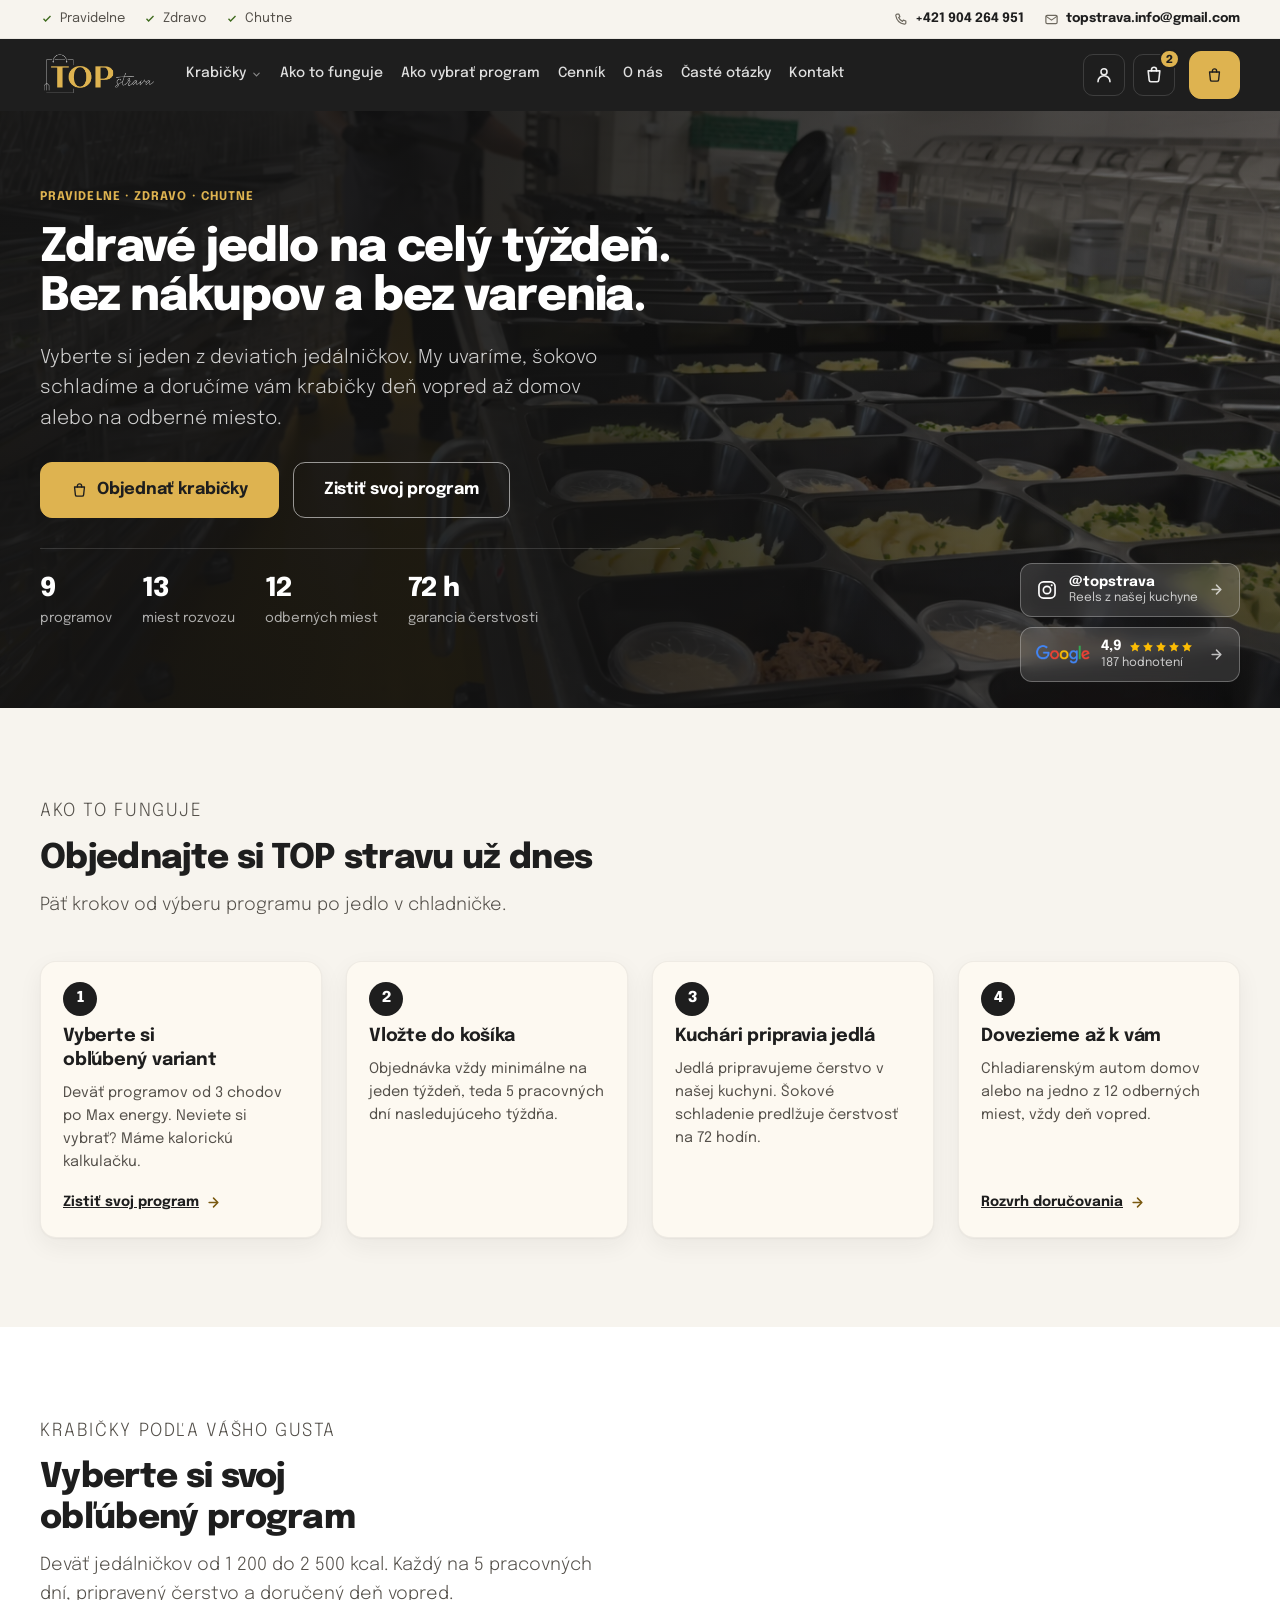
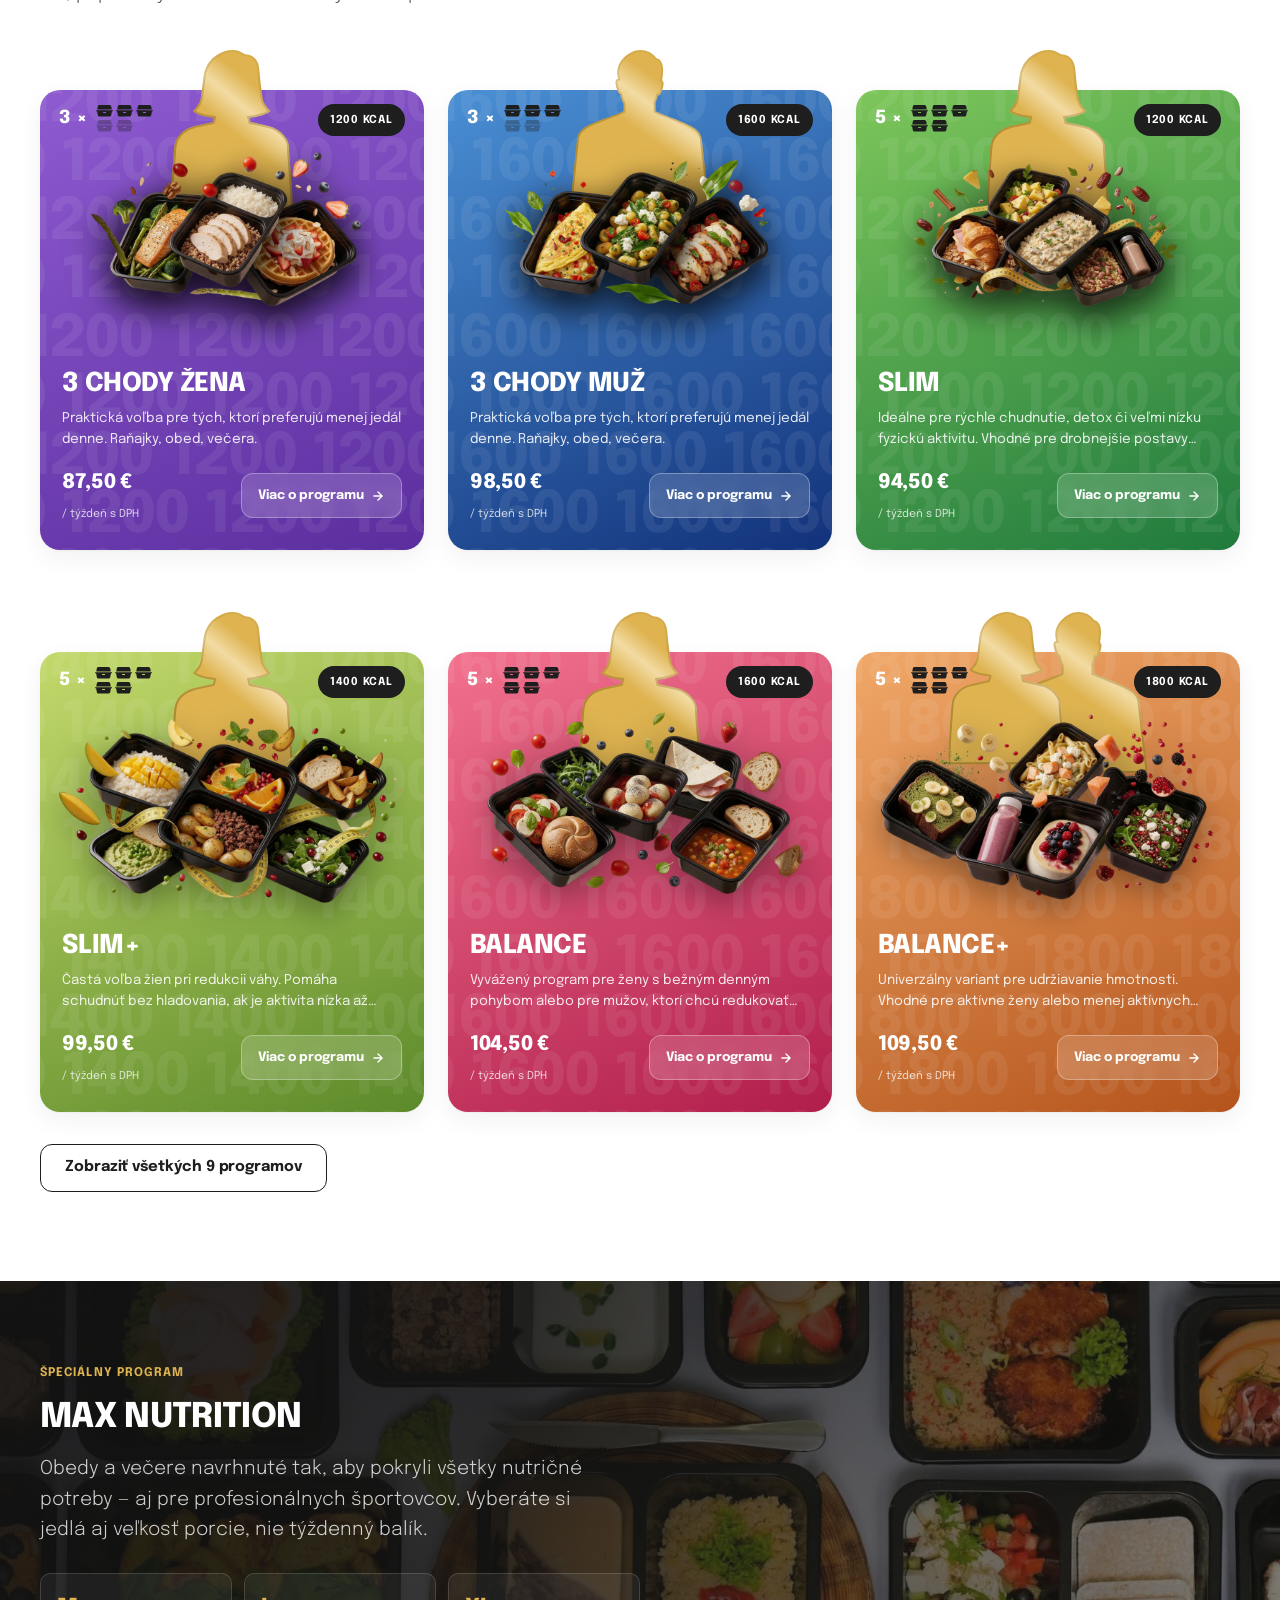
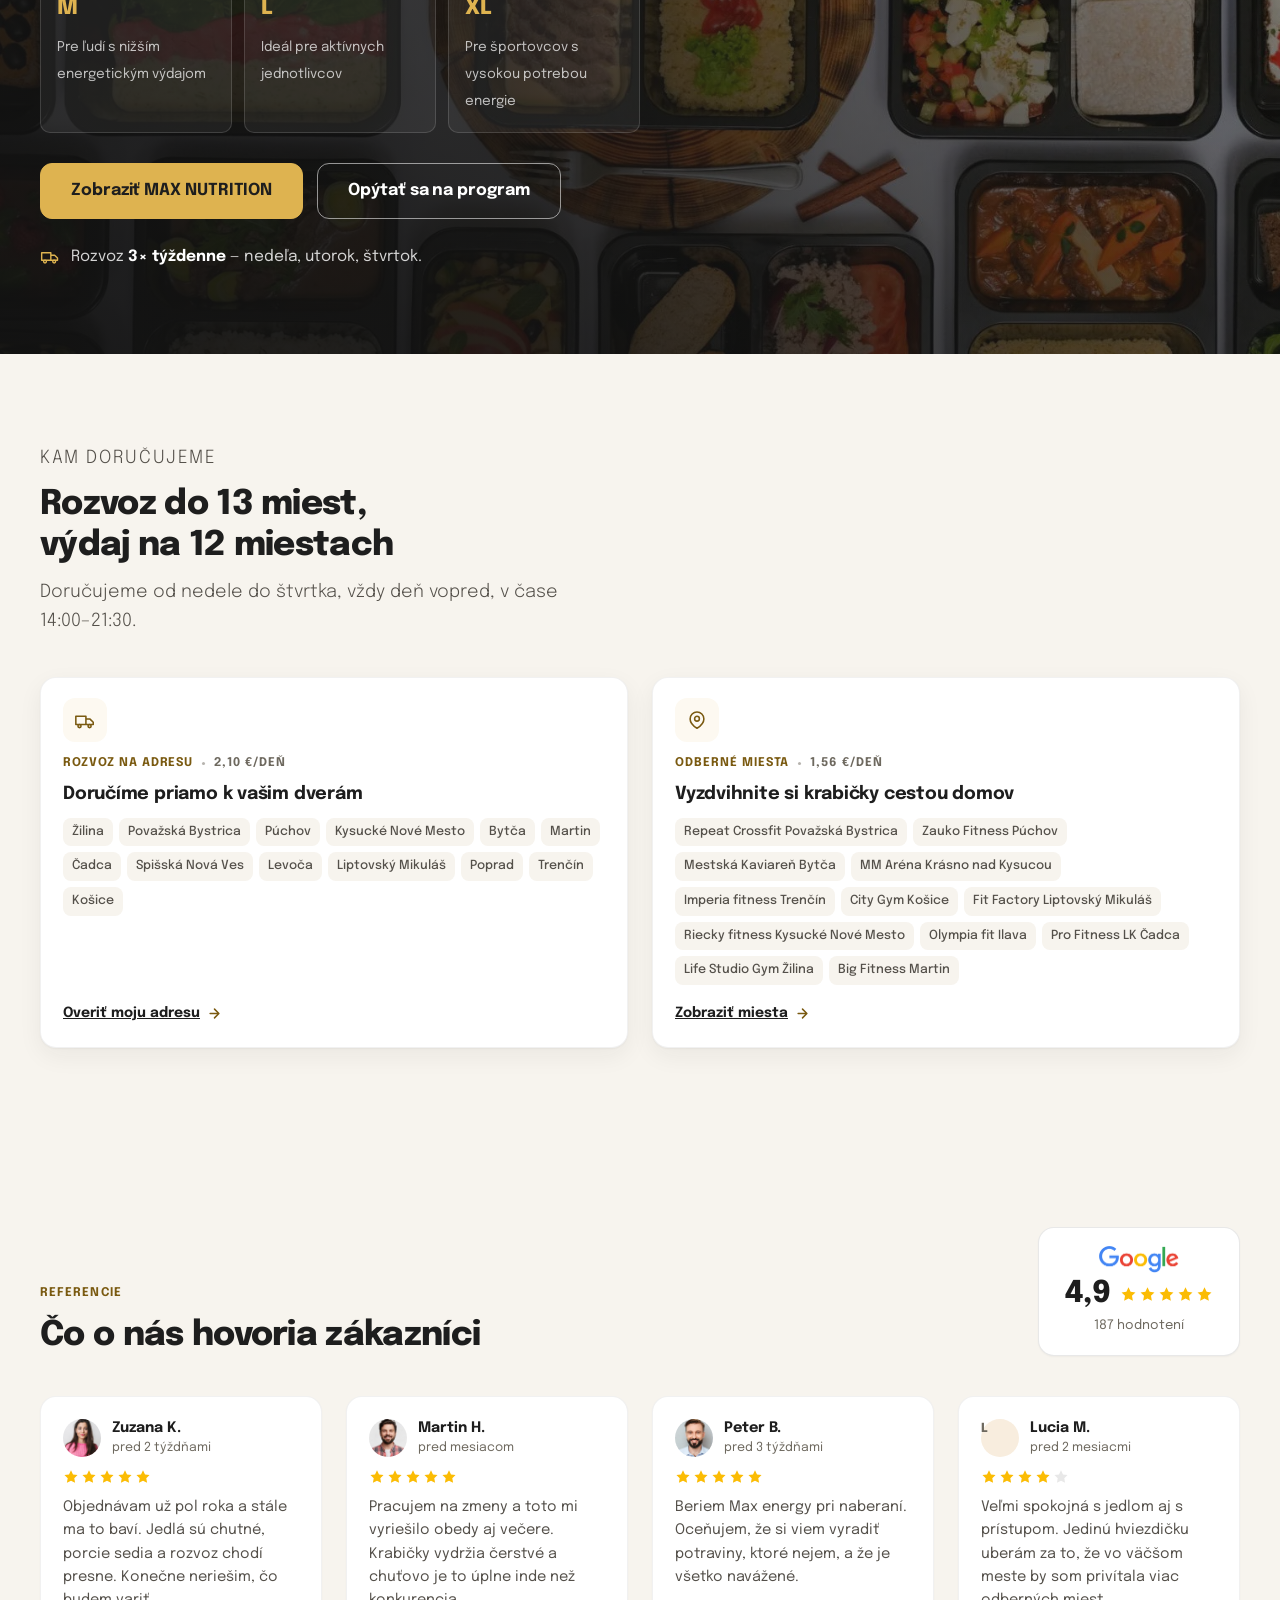
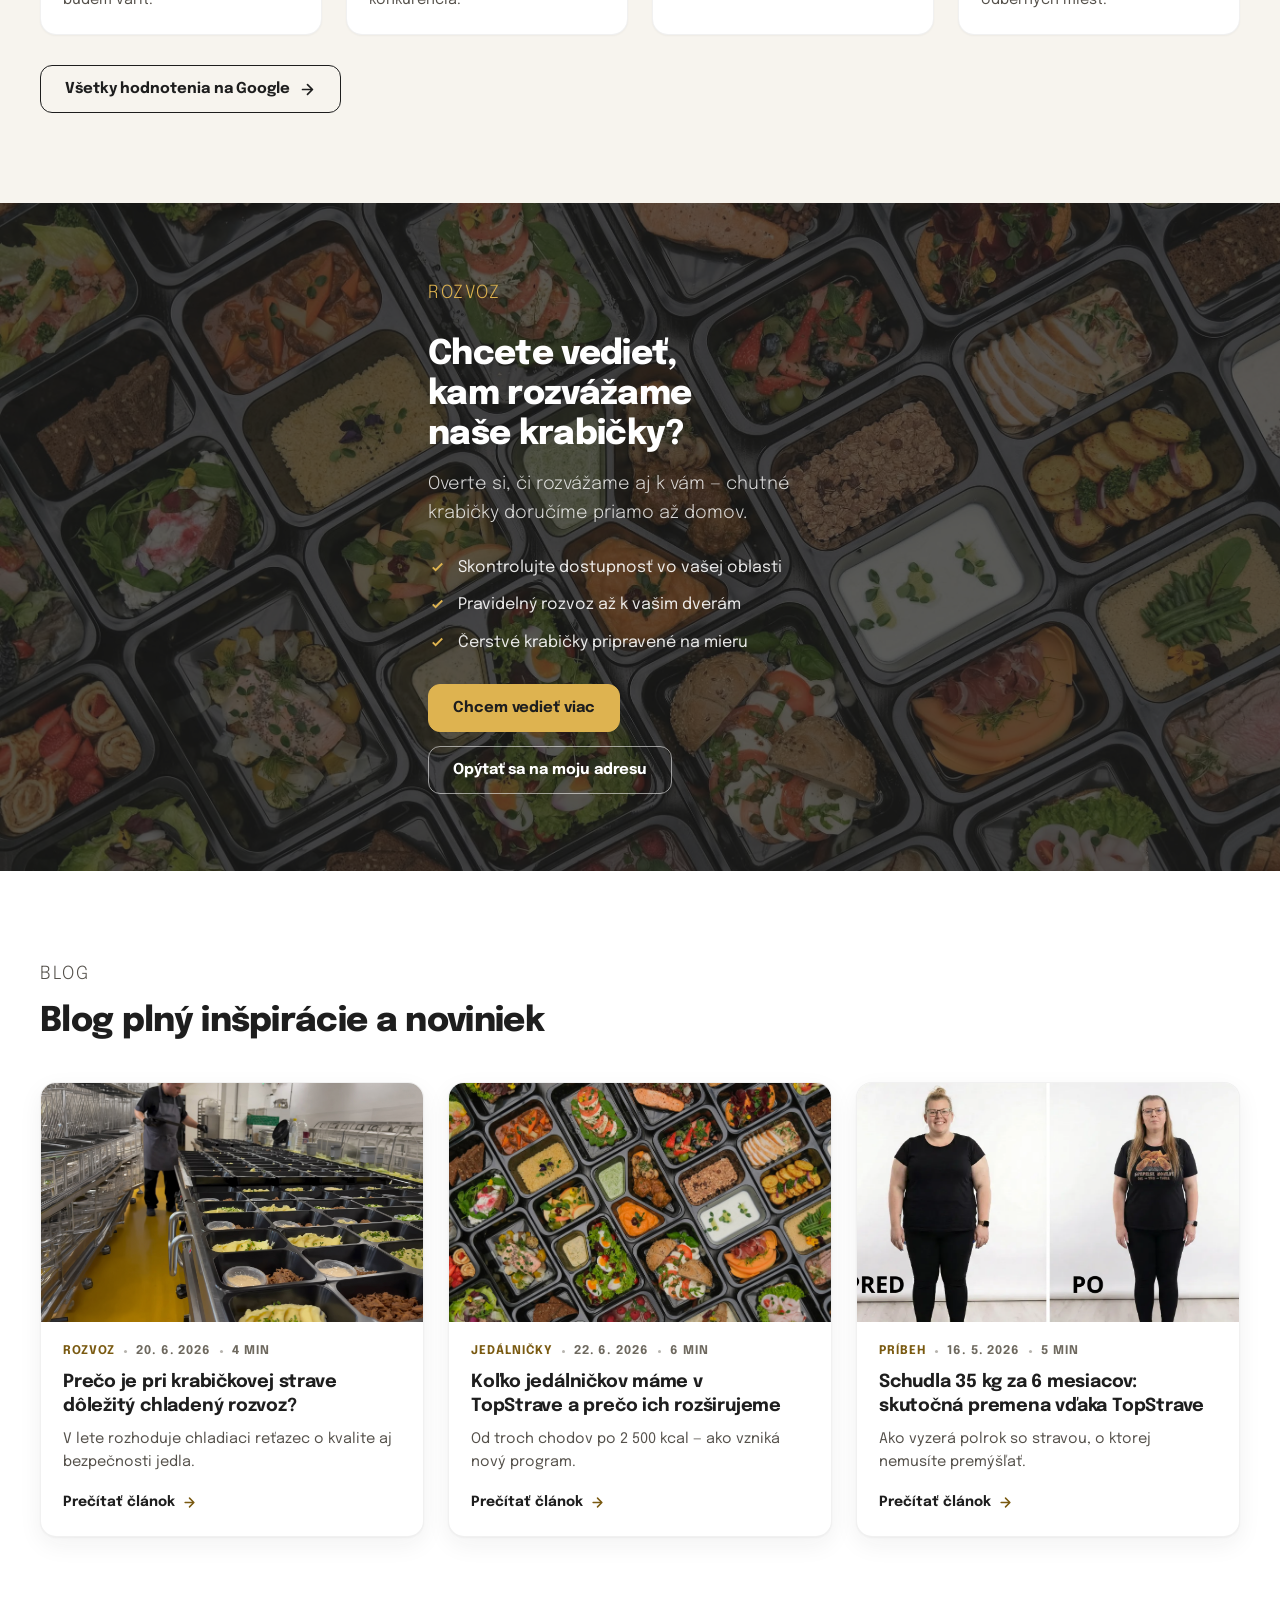
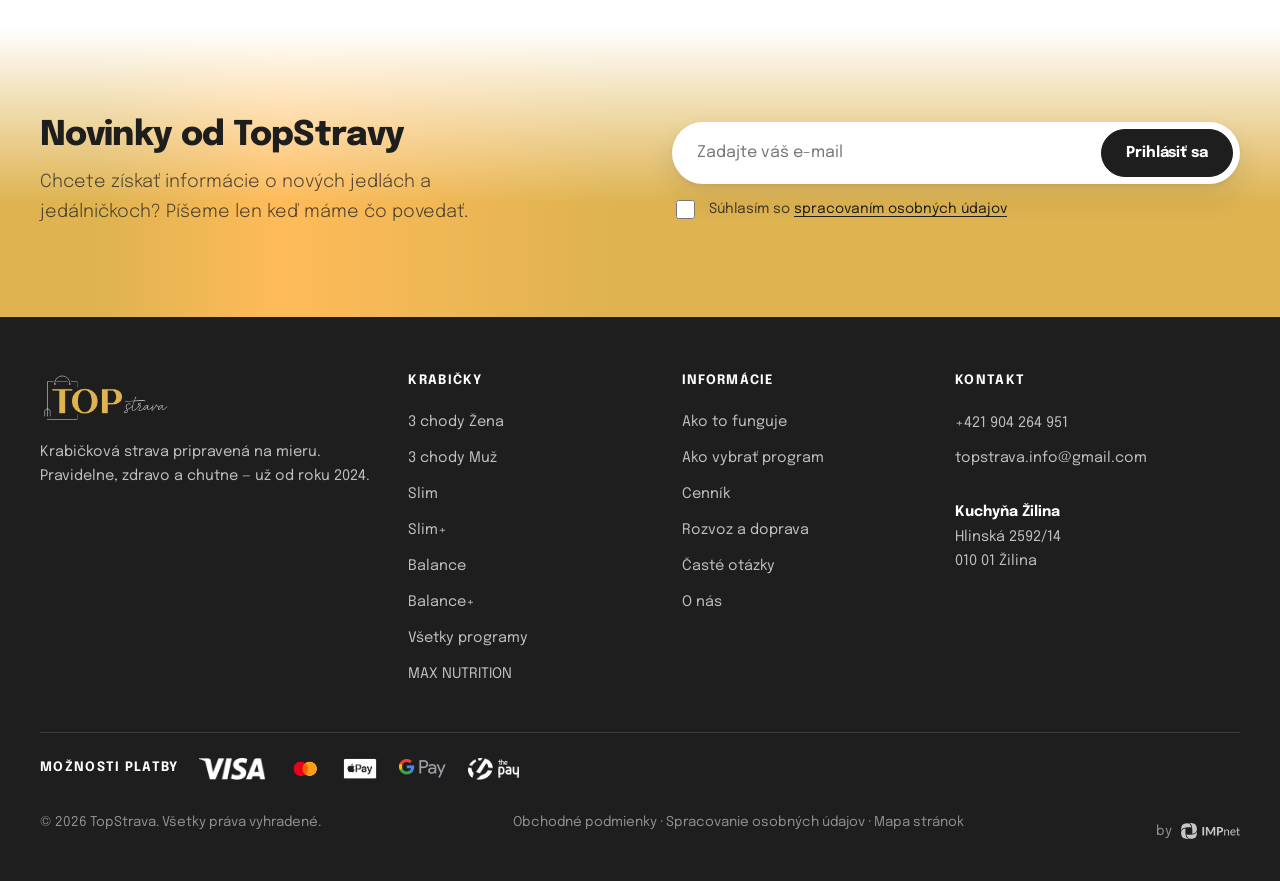
==== index.html @ fa6b5fbf "Zarovnat hero chipy s tlacitkem v hlavicce Instagram a Google chip byly pozicovane od okraje obrazov" ====
<!doctype html>
<html lang="sk">
<head>
<meta charset="utf-8">
<meta name="viewport" content="width=device-width, initial-scale=1">
<title>Krabičková strava — pravidelne, zdravo a chutne | TopStrava</title>
<meta name="description" content="Krabičková strava na mieru. Deväť programov od 1 200 do 2 500 kcal, čerstvo pripravené a doručené deň vopred do 13 miest na Slovensku.">
<link rel="preload" href="assets/fonts/epilogue-regular.woff2" as="font" type="font/woff2" crossorigin>
<link rel="preload" href="assets/fonts/epilogue-800.woff2" as="font" type="font/woff2" crossorigin>
<link rel="stylesheet" href="assets/css/site.css?v=eebe1581">

</head>
<body>
  <a class="skip" href="#main">Preskočiť na obsah</a>

  <div class="utilbar">
    <div class="container utilbar__inner">
      <ul class="utilbar__claims">
        <li><svg viewBox="0 0 20 20" fill="currentColor" aria-hidden="true"><path d="M8 14.2 4.3 10.5l1.4-1.4L8 11.4l6.3-6.3 1.4 1.4z"/></svg>Pravidelne</li>
        <li><svg viewBox="0 0 20 20" fill="currentColor" aria-hidden="true"><path d="M8 14.2 4.3 10.5l1.4-1.4L8 11.4l6.3-6.3 1.4 1.4z"/></svg>Zdravo</li>
        <li><svg viewBox="0 0 20 20" fill="currentColor" aria-hidden="true"><path d="M8 14.2 4.3 10.5l1.4-1.4L8 11.4l6.3-6.3 1.4 1.4z"/></svg>Chutne</li>
      </ul>
      <div class="utilbar__contact">
        <a href="tel:+421904264951"><svg viewBox="0 0 24 24" fill="none" stroke="currentColor" stroke-width="1.9" stroke-linecap="round" stroke-linejoin="round" aria-hidden="true"><path d="M6.5 3.5h3l1.5 4-2 1.4a12 12 0 0 0 6.1 6.1l1.4-2 4 1.5v3a2 2 0 0 1-2.2 2A17 17 0 0 1 4.5 5.7a2 2 0 0 1 2-2.2z"/></svg><span>+421 904 264 951</span></a>
        <a href="mailto:topstrava.info@gmail.com"><svg viewBox="0 0 24 24" fill="none" stroke="currentColor" stroke-width="1.9" stroke-linecap="round" stroke-linejoin="round" aria-hidden="true"><rect x="3" y="5.5" width="18" height="13" rx="2"/><path d="m3.5 7 8.5 6 8.5-6"/></svg><span>topstrava.info@gmail.com</span></a>
      </div>
    </div>
  </div>

  <header class="masthead">
    <div class="container masthead__inner">
      <a class="masthead__logo" href="index.html" aria-label="TopStrava — domov">
        <img src="assets/img/logo.png?v=8825ca9b" alt="TopStrava" width="118" height="46">
      </a>

      <nav class="nav" id="nav" aria-label="Hlavná navigácia">
        <ul class="nav__list">
          <li>
            <a class="nav__link" href="programy.html">Krabičky<svg class="nav__caret" viewBox="0 0 24 24" fill="none" stroke="currentColor" stroke-width="2.4" stroke-linecap="round" aria-hidden="true"><path d="m6 9 6 6 6-6"/></svg></a>
            <div class="nav__panel">
              <div>
                <p class="label label--gold">Naša ponuka</p>
                <ul class="nav__progs">
                  <li class="nav__promo">
                    <a href="max-nutrition.html">
                      <span class="nav__promo-text">
                        <span class="nav__promo-tag">Špeciálny program</span>
                        <b>MAX NUTRITION</b>
                        <span class="nav__promo-sub">Obedy a večere · veľkosti M / L / XL · rozvoz 3× týždenne</span>
                      </span>
                      <span class="nav__promo-go" aria-hidden="true"><svg viewBox="0 0 24 24" fill="none" stroke="currentColor" stroke-width="2.4" stroke-linecap="round" stroke-linejoin="round" aria-hidden="true"><path d="M5 12h13M12 5l7 7-7 7"/></svg></span>
                    </a>
                  </li>
                  <li><a href="program.html?program=3-chody-zena">3 chody Žena<span>1200 kcal · 3 jedál</span></a></li>
                  <li><a href="program.html?program=3-chody-muz">3 chody Muž<span>1600 kcal · 3 jedál</span></a></li>
                  <li><a href="program.html?program=slim">Slim<span>1200 kcal · 5 jedál</span></a></li>
                  <li><a href="program.html?program=slim-plus">Slim+<span>1400 kcal · 5 jedál</span></a></li>
                  <li><a href="program.html?program=balance">Balance<span>1600 kcal · 5 jedál</span></a></li>
                  <li><a href="program.html?program=balance-plus">Balance+<span>1800 kcal · 5 jedál</span></a></li>
                  <li><a href="program.html?program=active-body">Active body<span>2000 kcal · 5 jedál</span></a></li>
                  <li><a href="program.html?program=active-body-plus">Active body+<span>2200 kcal · 5 jedál</span></a></li>
                  <li><a href="program.html?program=max-energy">Max energy<span>2500 kcal · 5 jedál</span></a></li>
                </ul>
              </div>
              <div class="nav__aside">
                <p class="label">Pomôžeme vám vybrať</p>
                <ul>
                  <li><a href="ako-vybrat-program.html">Ako vybrať program?</a></li>
                  <li><a href="programy.html#jedalnicek">Vzorový jedálniček</a></li>
                  <li><a href="kontakt.html#contact-form">Nutričné poradenstvo</a></li>
                  <li><a href="programy.html#poukazy">🎁 Darčekové poukážky</a></li>
                  <li><a href="ako-to-funguje.html#rozvoz">Rozvoz a odberné miesta</a></li>
                  <li><a href="o-nas.html#referencie">Referencie</a></li>
                </ul>
              </div>
            </div>
          </li>
          <li><a class="nav__link" href="ako-to-funguje.html">Ako to funguje</a></li>
          <li><a class="nav__link" href="ako-vybrat-program.html">Ako vybrať program</a></li>
          <li><a class="nav__link" href="programy.html#cennik">Cenník</a></li>
          <li><a class="nav__link" href="o-nas.html">O nás</a></li>
          <li><a class="nav__link" href="faq.html">Časté otázky</a></li>
          <li><a class="nav__link" href="kontakt.html">Kontakt</a></li>
        </ul>
      </nav>

      <div class="masthead__actions">
        <button class="icon-btn nav-toggle" type="button" aria-expanded="false"
                aria-controls="nav" aria-label="Otvoriť menu"><svg viewBox="0 0 24 24" fill="none" stroke="currentColor" stroke-width="2" stroke-linecap="round" aria-hidden="true"><path d="M4 7h16M4 12h16M4 17h16"/></svg></button>
        <a class="icon-btn" href="kontakt.html" aria-label="Môj účet"><svg viewBox="0 0 24 24" fill="none" stroke="currentColor" stroke-width="1.9" stroke-linecap="round" aria-hidden="true"><circle cx="12" cy="8" r="3.6"/><path d="M4.8 20a7.2 7.2 0 0 1 14.4 0"/></svg></a>
        <a class="icon-btn" href="dokoncenie-objednavky.html" aria-label="Košík, 2 položky">
          <svg viewBox="0 0 24 24" fill="none" stroke="currentColor" stroke-width="1.9" stroke-linecap="round" stroke-linejoin="round" aria-hidden="true"><path d="M5 7h14l-1.2 11.2a2 2 0 0 1-2 1.8H8.2a2 2 0 0 1-2-1.8z"/><path d="M9 7V5.6a3 3 0 0 1 6 0V7"/></svg><span class="cart-count">2</span>
        </a>
        <a class="btn btn--primary masthead__cta" href="programy.html">
          <svg viewBox="0 0 24 24" fill="none" stroke="currentColor" stroke-width="1.9" stroke-linecap="round" stroke-linejoin="round" aria-hidden="true"><path d="M5 7h14l-1.2 11.2a2 2 0 0 1-2 1.8H8.2a2 2 0 0 1-2-1.8z"/><path d="M9 7V5.6a3 3 0 0 1 6 0V7"/></svg><span>Objednať krabičky</span>
        </a>
      </div>
    </div>
  </header>

<main id="main">
  <section class="hero hero--video">
    <div class="vbg" aria-hidden="true">
      <video class="vbg__video" data-bgvideo autoplay muted loop playsinline
             preload="metadata" poster="assets/img/real-foto/kuchyna-vydaj.jpg?v=5f0227bf" tabindex="-1">
        <source src="assets/video/video_hero.mp4?v=cd00f54b" type="video/mp4">
      </video>
    </div>
    <div class="container hero__grid on-dark">
      <div>
        <p class="label">Pravidelne · Zdravo · Chutne</p>
        <h1>Zdravé jedlo na celý týždeň. Bez nákupov a bez varenia.</h1>
        <p class="hero__lede">Vyberte si jeden z deviatich jedálničkov. My uvaríme, šokovo schladíme a doručíme vám krabičky deň vopred až domov alebo na odberné miesto.</p>
        <div class="hero__actions">
          <a class="btn btn--primary btn--lg" href="programy.html"><svg viewBox="0 0 24 24" fill="none" stroke="currentColor" stroke-width="1.9" stroke-linecap="round" stroke-linejoin="round" aria-hidden="true"><path d="M5 7h14l-1.2 11.2a2 2 0 0 1-2 1.8H8.2a2 2 0 0 1-2-1.8z"/><path d="M9 7V5.6a3 3 0 0 1 6 0V7"/></svg>Objednať krabičky</a>
          <a class="btn btn--secondary btn--lg" href="ako-vybrat-program.html">Zistiť svoj program</a>
        </div>
        <div class="hero__proof">
          <div><b>9</b><span>programov</span></div>
          <div><b>13</b><span>miest rozvozu</span></div>
          <div><b>12</b><span>odberných miest</span></div>
          <div><b>72 h</b><span>garancia čerstvosti</span></div>
        </div>
      </div>
    </div>

    <div class="hero__side">
      <a class="hero__chip" href="https://www.instagram.com/topstrava/" target="_blank" rel="noopener noreferrer">
        <svg viewBox="0 0 24 24" fill="none" stroke="currentColor" stroke-width="1.8" stroke-linecap="round" aria-hidden="true"><rect x="3.2" y="3.2" width="17.6" height="17.6" rx="5"/><circle cx="12" cy="12" r="4"/><circle cx="17.1" cy="6.9" r="1.1" fill="currentColor" stroke="none"/></svg>
        <span><b>@topstrava</b><span>Reels z našej kuchyne</span></span>
        <svg viewBox="0 0 24 24" fill="none" stroke="currentColor" stroke-width="2.4" stroke-linecap="round" stroke-linejoin="round" aria-hidden="true"><path d="M5 12h13M12 5l7 7-7 7"/></svg>
      </a>
      <a class="hero__chip hero__chip--google" href="#recenzie">
        <img class="hero__chip-g" src="assets/img/google-logo.webp?v=1b2866e7" alt="Google" width="54" height="18" loading="lazy">
        <span>
          <b>4,9<span class="hero__chip-stars" aria-hidden="true"><svg viewBox="0 0 20 20" fill="currentColor" aria-hidden="true"><path d="m10 1.6 2.5 5.2 5.7.8-4.1 4 1 5.7-5.1-2.7-5.1 2.7 1-5.7-4.1-4 5.7-.8z"/></svg><svg viewBox="0 0 20 20" fill="currentColor" aria-hidden="true"><path d="m10 1.6 2.5 5.2 5.7.8-4.1 4 1 5.7-5.1-2.7-5.1 2.7 1-5.7-4.1-4 5.7-.8z"/></svg><svg viewBox="0 0 20 20" fill="currentColor" aria-hidden="true"><path d="m10 1.6 2.5 5.2 5.7.8-4.1 4 1 5.7-5.1-2.7-5.1 2.7 1-5.7-4.1-4 5.7-.8z"/></svg><svg viewBox="0 0 20 20" fill="currentColor" aria-hidden="true"><path d="m10 1.6 2.5 5.2 5.7.8-4.1 4 1 5.7-5.1-2.7-5.1 2.7 1-5.7-4.1-4 5.7-.8z"/></svg><svg viewBox="0 0 20 20" fill="currentColor" aria-hidden="true"><path d="m10 1.6 2.5 5.2 5.7.8-4.1 4 1 5.7-5.1-2.7-5.1 2.7 1-5.7-4.1-4 5.7-.8z"/></svg></span></b>
          <span>187 hodnotení</span>
        </span>
        <svg viewBox="0 0 24 24" fill="none" stroke="currentColor" stroke-width="2.4" stroke-linecap="round" stroke-linejoin="round" aria-hidden="true"><path d="M5 12h13M12 5l7 7-7 7"/></svg>
      </a>
    </div>
  </section>

  <section class="section section--tint">
    <div class="container">
      <div class="section-head">
        <p class="label label--gold">Ako to funguje</p>
        <h2>Objednajte si TOP stravu už dnes</h2>
        <p>Päť krokov od výberu programu po jedlo v chladničke.</p>
      </div>
      <div class="grid grid--4">
        <div class="card card--tint">
          <div class="card__body">
            <span class="card__step">1</span>
            <h3 class="card__title">Vyberte si obľúbený variant</h3>
            <p class="card__text">Deväť programov od 3 chodov po Max energy. Neviete si vybrať? Máme kalorickú kalkulačku.</p>
            <a class="card__cta" href="ako-vybrat-program.html">Zistiť svoj program <svg viewBox="0 0 24 24" fill="none" stroke="currentColor" stroke-width="2.4" stroke-linecap="round" stroke-linejoin="round" aria-hidden="true"><path d="M5 12h13M12 5l7 7-7 7"/></svg></a>
          </div>
        </div>
        <div class="card card--tint">
          <div class="card__body">
            <span class="card__step">2</span>
            <h3 class="card__title">Vložte do košíka</h3>
            <p class="card__text">Objednávka vždy minimálne na jeden týždeň, teda 5 pracovných dní nasledujúceho týždňa.</p>
          </div>
        </div>
        <div class="card card--tint">
          <div class="card__body">
            <span class="card__step">3</span>
            <h3 class="card__title">Kuchári pripravia jedlá</h3>
            <p class="card__text">Jedlá pripravujeme čerstvo v našej kuchyni. Šokové schladenie predlžuje čerstvosť na 72 hodín.</p>
          </div>
        </div>
        <div class="card card--tint">
          <div class="card__body">
            <span class="card__step">4</span>
            <h3 class="card__title">Dovezieme až k vám</h3>
            <p class="card__text">Chladiarenským autom domov alebo na jedno z 12 odberných miest, vždy deň vopred.</p>
            <a class="card__cta" href="ako-to-funguje.html#rozvoz">Rozvrh doručovania <svg viewBox="0 0 24 24" fill="none" stroke="currentColor" stroke-width="2.4" stroke-linecap="round" stroke-linejoin="round" aria-hidden="true"><path d="M5 12h13M12 5l7 7-7 7"/></svg></a>
          </div>
        </div>
      </div>
    </div>
  </section>

  <section class="section">
    <div class="container">
      <div class="section-head">
        <p class="label label--gold">Krabičky podľa vášho gusta</p>
        <h2>Vyberte si svoj obľúbený program</h2>
        <p>Deväť jedálničkov od 1 200 do 2 500 kcal. Každý na 5 pracovných dní, pripravený čerstvo a doručený deň vopred.</p>
      </div>
      <div class="grid grid--programs">
        <a class="pcard" href="program.html?program=3-chody-zena" id="3-chody-zena"
           style="--g1:#8E5BD0;--g2:#5B2E9E">
          <span class="pcard__plate" aria-hidden="true"><span class="pcard__wm"><span>1200 1200 1200 1200 1200 </span><span class="is-off">1200 1200 1200 1200 1200 </span><span>1200 1200 1200 1200 1200 </span><span class="is-off">1200 1200 1200 1200 1200 </span><span>1200 1200 1200 1200 1200 </span><span class="is-off">1200 1200 1200 1200 1200 </span><span>1200 1200 1200 1200 1200 </span><span class="is-off">1200 1200 1200 1200 1200 </span><span>1200 1200 1200 1200 1200 </span></span></span>
          <div class="pcard__art">
            <img class="pcard__figure" src="assets/img/programy_karty/woman.svg?v=d86fb04a" alt="" aria-hidden="true" loading="lazy">
            <img class="pcard__food" src="assets/img/programy_karty/3_chody_zena.png?v=cd22a918" alt="3 chody Žena — ukážka jedál" loading="lazy">
            <p class="pcard__meals"><b>3 ×</b><span class="pcard__boxes"><span class="pcard__box is-on"><svg viewBox="0 0 21 15" fill="currentColor" aria-hidden="true"><path d="M19.3108 5.5035L1.8864 5.50698C1.71683 5.50698 1.65389 5.48432 1.50879 5.47212L2.29373 1.49572C2.48429 0.53867 3.42832 0 4.37934 0L16.449 0.00348653C17.657 -0.026149 18.4611 0.852458 18.6692 1.99255L19.3108 5.50524V5.5035Z"/><path d="M16.5663 14.1117H4.2414C3.32534 14.1117 2.45124 13.4475 2.28341 12.5741L1.32015 7.59189C1.00547 7.5762 0.67331 7.63373 0.363877 7.564C0.0981497 7.50298 -0.00849087 7.2659 0.000250159 7.01835C0.00724299 6.84228 0.13661 6.53198 0.423316 6.53198H20.4088C20.72 6.53198 20.8389 6.87541 20.8336 7.07588C20.8249 7.33389 20.6553 7.58666 20.3686 7.5884L19.5015 7.59189L18.6571 12.1715C18.4666 13.2035 17.7271 14.11 16.568 14.11L16.5663 14.1117ZM11.7849 9.69253C12.1485 9.69253 12.3618 9.43278 12.3461 9.15037C12.3304 8.86796 12.1258 8.64308 11.8199 8.64308H9.00876C8.68359 8.64308 8.46856 8.90806 8.4843 9.20964C8.49653 9.45893 8.70807 9.68904 9.0175 9.68904H11.7867L11.7849 9.69253Z"/></svg></span><span class="pcard__box is-on"><svg viewBox="0 0 21 15" fill="currentColor" aria-hidden="true"><path d="M19.3108 5.5035L1.8864 5.50698C1.71683 5.50698 1.65389 5.48432 1.50879 5.47212L2.29373 1.49572C2.48429 0.53867 3.42832 0 4.37934 0L16.449 0.00348653C17.657 -0.026149 18.4611 0.852458 18.6692 1.99255L19.3108 5.50524V5.5035Z"/><path d="M16.5663 14.1117H4.2414C3.32534 14.1117 2.45124 13.4475 2.28341 12.5741L1.32015 7.59189C1.00547 7.5762 0.67331 7.63373 0.363877 7.564C0.0981497 7.50298 -0.00849087 7.2659 0.000250159 7.01835C0.00724299 6.84228 0.13661 6.53198 0.423316 6.53198H20.4088C20.72 6.53198 20.8389 6.87541 20.8336 7.07588C20.8249 7.33389 20.6553 7.58666 20.3686 7.5884L19.5015 7.59189L18.6571 12.1715C18.4666 13.2035 17.7271 14.11 16.568 14.11L16.5663 14.1117ZM11.7849 9.69253C12.1485 9.69253 12.3618 9.43278 12.3461 9.15037C12.3304 8.86796 12.1258 8.64308 11.8199 8.64308H9.00876C8.68359 8.64308 8.46856 8.90806 8.4843 9.20964C8.49653 9.45893 8.70807 9.68904 9.0175 9.68904H11.7867L11.7849 9.69253Z"/></svg></span><span class="pcard__box is-on"><svg viewBox="0 0 21 15" fill="currentColor" aria-hidden="true"><path d="M19.3108 5.5035L1.8864 5.50698C1.71683 5.50698 1.65389 5.48432 1.50879 5.47212L2.29373 1.49572C2.48429 0.53867 3.42832 0 4.37934 0L16.449 0.00348653C17.657 -0.026149 18.4611 0.852458 18.6692 1.99255L19.3108 5.50524V5.5035Z"/><path d="M16.5663 14.1117H4.2414C3.32534 14.1117 2.45124 13.4475 2.28341 12.5741L1.32015 7.59189C1.00547 7.5762 0.67331 7.63373 0.363877 7.564C0.0981497 7.50298 -0.00849087 7.2659 0.000250159 7.01835C0.00724299 6.84228 0.13661 6.53198 0.423316 6.53198H20.4088C20.72 6.53198 20.8389 6.87541 20.8336 7.07588C20.8249 7.33389 20.6553 7.58666 20.3686 7.5884L19.5015 7.59189L18.6571 12.1715C18.4666 13.2035 17.7271 14.11 16.568 14.11L16.5663 14.1117ZM11.7849 9.69253C12.1485 9.69253 12.3618 9.43278 12.3461 9.15037C12.3304 8.86796 12.1258 8.64308 11.8199 8.64308H9.00876C8.68359 8.64308 8.46856 8.90806 8.4843 9.20964C8.49653 9.45893 8.70807 9.68904 9.0175 9.68904H11.7867L11.7849 9.69253Z"/></svg></span><span class="pcard__box"><svg viewBox="0 0 21 15" fill="currentColor" aria-hidden="true"><path d="M19.3108 5.5035L1.8864 5.50698C1.71683 5.50698 1.65389 5.48432 1.50879 5.47212L2.29373 1.49572C2.48429 0.53867 3.42832 0 4.37934 0L16.449 0.00348653C17.657 -0.026149 18.4611 0.852458 18.6692 1.99255L19.3108 5.50524V5.5035Z"/><path d="M16.5663 14.1117H4.2414C3.32534 14.1117 2.45124 13.4475 2.28341 12.5741L1.32015 7.59189C1.00547 7.5762 0.67331 7.63373 0.363877 7.564C0.0981497 7.50298 -0.00849087 7.2659 0.000250159 7.01835C0.00724299 6.84228 0.13661 6.53198 0.423316 6.53198H20.4088C20.72 6.53198 20.8389 6.87541 20.8336 7.07588C20.8249 7.33389 20.6553 7.58666 20.3686 7.5884L19.5015 7.59189L18.6571 12.1715C18.4666 13.2035 17.7271 14.11 16.568 14.11L16.5663 14.1117ZM11.7849 9.69253C12.1485 9.69253 12.3618 9.43278 12.3461 9.15037C12.3304 8.86796 12.1258 8.64308 11.8199 8.64308H9.00876C8.68359 8.64308 8.46856 8.90806 8.4843 9.20964C8.49653 9.45893 8.70807 9.68904 9.0175 9.68904H11.7867L11.7849 9.69253Z"/></svg></span><span class="pcard__box"><svg viewBox="0 0 21 15" fill="currentColor" aria-hidden="true"><path d="M19.3108 5.5035L1.8864 5.50698C1.71683 5.50698 1.65389 5.48432 1.50879 5.47212L2.29373 1.49572C2.48429 0.53867 3.42832 0 4.37934 0L16.449 0.00348653C17.657 -0.026149 18.4611 0.852458 18.6692 1.99255L19.3108 5.50524V5.5035Z"/><path d="M16.5663 14.1117H4.2414C3.32534 14.1117 2.45124 13.4475 2.28341 12.5741L1.32015 7.59189C1.00547 7.5762 0.67331 7.63373 0.363877 7.564C0.0981497 7.50298 -0.00849087 7.2659 0.000250159 7.01835C0.00724299 6.84228 0.13661 6.53198 0.423316 6.53198H20.4088C20.72 6.53198 20.8389 6.87541 20.8336 7.07588C20.8249 7.33389 20.6553 7.58666 20.3686 7.5884L19.5015 7.59189L18.6571 12.1715C18.4666 13.2035 17.7271 14.11 16.568 14.11L16.5663 14.1117ZM11.7849 9.69253C12.1485 9.69253 12.3618 9.43278 12.3461 9.15037C12.3304 8.86796 12.1258 8.64308 11.8199 8.64308H9.00876C8.68359 8.64308 8.46856 8.90806 8.4843 9.20964C8.49653 9.45893 8.70807 9.68904 9.0175 9.68904H11.7867L11.7849 9.69253Z"/></svg></span></span></p>
            <p class="pcard__kcal">1200 kcal</p>
          </div>
          <div class="pcard__body">
            <h3 class="pcard__title">3 chody Žena</h3>
            <p class="pcard__text">Praktická voľba pre tých, ktorí preferujú menej jedál denne. Raňajky, obed, večera.</p>
            <div class="pcard__foot">
              <p class="pcard__price"><b>87,50 €</b><span>/ týždeň s DPH</span></p>
              <span class="pcard__cta">Viac o programu <svg viewBox="0 0 24 24" fill="none" stroke="currentColor" stroke-width="2.4" stroke-linecap="round" stroke-linejoin="round" aria-hidden="true"><path d="M5 12h13M12 5l7 7-7 7"/></svg></span>
            </div>
          </div>
        </a>
        <a class="pcard" href="program.html?program=3-chody-muz" id="3-chody-muz"
           style="--g1:#4A8FD4;--g2:#12327A">
          <span class="pcard__plate" aria-hidden="true"><span class="pcard__wm"><span>1600 1600 1600 1600 1600 </span><span class="is-off">1600 1600 1600 1600 1600 </span><span>1600 1600 1600 1600 1600 </span><span class="is-off">1600 1600 1600 1600 1600 </span><span>1600 1600 1600 1600 1600 </span><span class="is-off">1600 1600 1600 1600 1600 </span><span>1600 1600 1600 1600 1600 </span><span class="is-off">1600 1600 1600 1600 1600 </span><span>1600 1600 1600 1600 1600 </span></span></span>
          <div class="pcard__art">
            <img class="pcard__figure" src="assets/img/programy_karty/man.svg?v=80951aa8" alt="" aria-hidden="true" loading="lazy">
            <img class="pcard__food" src="assets/img/programy_karty/3_chody_muz.png?v=e5db6d4c" alt="3 chody Muž — ukážka jedál" loading="lazy">
            <p class="pcard__meals"><b>3 ×</b><span class="pcard__boxes"><span class="pcard__box is-on"><svg viewBox="0 0 21 15" fill="currentColor" aria-hidden="true"><path d="M19.3108 5.5035L1.8864 5.50698C1.71683 5.50698 1.65389 5.48432 1.50879 5.47212L2.29373 1.49572C2.48429 0.53867 3.42832 0 4.37934 0L16.449 0.00348653C17.657 -0.026149 18.4611 0.852458 18.6692 1.99255L19.3108 5.50524V5.5035Z"/><path d="M16.5663 14.1117H4.2414C3.32534 14.1117 2.45124 13.4475 2.28341 12.5741L1.32015 7.59189C1.00547 7.5762 0.67331 7.63373 0.363877 7.564C0.0981497 7.50298 -0.00849087 7.2659 0.000250159 7.01835C0.00724299 6.84228 0.13661 6.53198 0.423316 6.53198H20.4088C20.72 6.53198 20.8389 6.87541 20.8336 7.07588C20.8249 7.33389 20.6553 7.58666 20.3686 7.5884L19.5015 7.59189L18.6571 12.1715C18.4666 13.2035 17.7271 14.11 16.568 14.11L16.5663 14.1117ZM11.7849 9.69253C12.1485 9.69253 12.3618 9.43278 12.3461 9.15037C12.3304 8.86796 12.1258 8.64308 11.8199 8.64308H9.00876C8.68359 8.64308 8.46856 8.90806 8.4843 9.20964C8.49653 9.45893 8.70807 9.68904 9.0175 9.68904H11.7867L11.7849 9.69253Z"/></svg></span><span class="pcard__box is-on"><svg viewBox="0 0 21 15" fill="currentColor" aria-hidden="true"><path d="M19.3108 5.5035L1.8864 5.50698C1.71683 5.50698 1.65389 5.48432 1.50879 5.47212L2.29373 1.49572C2.48429 0.53867 3.42832 0 4.37934 0L16.449 0.00348653C17.657 -0.026149 18.4611 0.852458 18.6692 1.99255L19.3108 5.50524V5.5035Z"/><path d="M16.5663 14.1117H4.2414C3.32534 14.1117 2.45124 13.4475 2.28341 12.5741L1.32015 7.59189C1.00547 7.5762 0.67331 7.63373 0.363877 7.564C0.0981497 7.50298 -0.00849087 7.2659 0.000250159 7.01835C0.00724299 6.84228 0.13661 6.53198 0.423316 6.53198H20.4088C20.72 6.53198 20.8389 6.87541 20.8336 7.07588C20.8249 7.33389 20.6553 7.58666 20.3686 7.5884L19.5015 7.59189L18.6571 12.1715C18.4666 13.2035 17.7271 14.11 16.568 14.11L16.5663 14.1117ZM11.7849 9.69253C12.1485 9.69253 12.3618 9.43278 12.3461 9.15037C12.3304 8.86796 12.1258 8.64308 11.8199 8.64308H9.00876C8.68359 8.64308 8.46856 8.90806 8.4843 9.20964C8.49653 9.45893 8.70807 9.68904 9.0175 9.68904H11.7867L11.7849 9.69253Z"/></svg></span><span class="pcard__box is-on"><svg viewBox="0 0 21 15" fill="currentColor" aria-hidden="true"><path d="M19.3108 5.5035L1.8864 5.50698C1.71683 5.50698 1.65389 5.48432 1.50879 5.47212L2.29373 1.49572C2.48429 0.53867 3.42832 0 4.37934 0L16.449 0.00348653C17.657 -0.026149 18.4611 0.852458 18.6692 1.99255L19.3108 5.50524V5.5035Z"/><path d="M16.5663 14.1117H4.2414C3.32534 14.1117 2.45124 13.4475 2.28341 12.5741L1.32015 7.59189C1.00547 7.5762 0.67331 7.63373 0.363877 7.564C0.0981497 7.50298 -0.00849087 7.2659 0.000250159 7.01835C0.00724299 6.84228 0.13661 6.53198 0.423316 6.53198H20.4088C20.72 6.53198 20.8389 6.87541 20.8336 7.07588C20.8249 7.33389 20.6553 7.58666 20.3686 7.5884L19.5015 7.59189L18.6571 12.1715C18.4666 13.2035 17.7271 14.11 16.568 14.11L16.5663 14.1117ZM11.7849 9.69253C12.1485 9.69253 12.3618 9.43278 12.3461 9.15037C12.3304 8.86796 12.1258 8.64308 11.8199 8.64308H9.00876C8.68359 8.64308 8.46856 8.90806 8.4843 9.20964C8.49653 9.45893 8.70807 9.68904 9.0175 9.68904H11.7867L11.7849 9.69253Z"/></svg></span><span class="pcard__box"><svg viewBox="0 0 21 15" fill="currentColor" aria-hidden="true"><path d="M19.3108 5.5035L1.8864 5.50698C1.71683 5.50698 1.65389 5.48432 1.50879 5.47212L2.29373 1.49572C2.48429 0.53867 3.42832 0 4.37934 0L16.449 0.00348653C17.657 -0.026149 18.4611 0.852458 18.6692 1.99255L19.3108 5.50524V5.5035Z"/><path d="M16.5663 14.1117H4.2414C3.32534 14.1117 2.45124 13.4475 2.28341 12.5741L1.32015 7.59189C1.00547 7.5762 0.67331 7.63373 0.363877 7.564C0.0981497 7.50298 -0.00849087 7.2659 0.000250159 7.01835C0.00724299 6.84228 0.13661 6.53198 0.423316 6.53198H20.4088C20.72 6.53198 20.8389 6.87541 20.8336 7.07588C20.8249 7.33389 20.6553 7.58666 20.3686 7.5884L19.5015 7.59189L18.6571 12.1715C18.4666 13.2035 17.7271 14.11 16.568 14.11L16.5663 14.1117ZM11.7849 9.69253C12.1485 9.69253 12.3618 9.43278 12.3461 9.15037C12.3304 8.86796 12.1258 8.64308 11.8199 8.64308H9.00876C8.68359 8.64308 8.46856 8.90806 8.4843 9.20964C8.49653 9.45893 8.70807 9.68904 9.0175 9.68904H11.7867L11.7849 9.69253Z"/></svg></span><span class="pcard__box"><svg viewBox="0 0 21 15" fill="currentColor" aria-hidden="true"><path d="M19.3108 5.5035L1.8864 5.50698C1.71683 5.50698 1.65389 5.48432 1.50879 5.47212L2.29373 1.49572C2.48429 0.53867 3.42832 0 4.37934 0L16.449 0.00348653C17.657 -0.026149 18.4611 0.852458 18.6692 1.99255L19.3108 5.50524V5.5035Z"/><path d="M16.5663 14.1117H4.2414C3.32534 14.1117 2.45124 13.4475 2.28341 12.5741L1.32015 7.59189C1.00547 7.5762 0.67331 7.63373 0.363877 7.564C0.0981497 7.50298 -0.00849087 7.2659 0.000250159 7.01835C0.00724299 6.84228 0.13661 6.53198 0.423316 6.53198H20.4088C20.72 6.53198 20.8389 6.87541 20.8336 7.07588C20.8249 7.33389 20.6553 7.58666 20.3686 7.5884L19.5015 7.59189L18.6571 12.1715C18.4666 13.2035 17.7271 14.11 16.568 14.11L16.5663 14.1117ZM11.7849 9.69253C12.1485 9.69253 12.3618 9.43278 12.3461 9.15037C12.3304 8.86796 12.1258 8.64308 11.8199 8.64308H9.00876C8.68359 8.64308 8.46856 8.90806 8.4843 9.20964C8.49653 9.45893 8.70807 9.68904 9.0175 9.68904H11.7867L11.7849 9.69253Z"/></svg></span></span></p>
            <p class="pcard__kcal">1600 kcal</p>
          </div>
          <div class="pcard__body">
            <h3 class="pcard__title">3 chody Muž</h3>
            <p class="pcard__text">Praktická voľba pre tých, ktorí preferujú menej jedál denne. Raňajky, obed, večera.</p>
            <div class="pcard__foot">
              <p class="pcard__price"><b>98,50 €</b><span>/ týždeň s DPH</span></p>
              <span class="pcard__cta">Viac o programu <svg viewBox="0 0 24 24" fill="none" stroke="currentColor" stroke-width="2.4" stroke-linecap="round" stroke-linejoin="round" aria-hidden="true"><path d="M5 12h13M12 5l7 7-7 7"/></svg></span>
            </div>
          </div>
        </a>
        <a class="pcard" href="program.html?program=slim" id="slim"
           style="--g1:#7DC65A;--g2:#1F7A3D">
          <span class="pcard__plate" aria-hidden="true"><span class="pcard__wm"><span>1200 1200 1200 1200 1200 </span><span class="is-off">1200 1200 1200 1200 1200 </span><span>1200 1200 1200 1200 1200 </span><span class="is-off">1200 1200 1200 1200 1200 </span><span>1200 1200 1200 1200 1200 </span><span class="is-off">1200 1200 1200 1200 1200 </span><span>1200 1200 1200 1200 1200 </span><span class="is-off">1200 1200 1200 1200 1200 </span><span>1200 1200 1200 1200 1200 </span></span></span>
          <div class="pcard__art">
            <img class="pcard__figure" src="assets/img/programy_karty/woman.svg?v=d86fb04a" alt="" aria-hidden="true" loading="lazy">
            <img class="pcard__food" src="assets/img/programy_karty/slim.png?v=e8ce1d24" alt="Slim — ukážka jedál" loading="lazy">
            <p class="pcard__meals"><b>5 ×</b><span class="pcard__boxes"><span class="pcard__box is-on"><svg viewBox="0 0 21 15" fill="currentColor" aria-hidden="true"><path d="M19.3108 5.5035L1.8864 5.50698C1.71683 5.50698 1.65389 5.48432 1.50879 5.47212L2.29373 1.49572C2.48429 0.53867 3.42832 0 4.37934 0L16.449 0.00348653C17.657 -0.026149 18.4611 0.852458 18.6692 1.99255L19.3108 5.50524V5.5035Z"/><path d="M16.5663 14.1117H4.2414C3.32534 14.1117 2.45124 13.4475 2.28341 12.5741L1.32015 7.59189C1.00547 7.5762 0.67331 7.63373 0.363877 7.564C0.0981497 7.50298 -0.00849087 7.2659 0.000250159 7.01835C0.00724299 6.84228 0.13661 6.53198 0.423316 6.53198H20.4088C20.72 6.53198 20.8389 6.87541 20.8336 7.07588C20.8249 7.33389 20.6553 7.58666 20.3686 7.5884L19.5015 7.59189L18.6571 12.1715C18.4666 13.2035 17.7271 14.11 16.568 14.11L16.5663 14.1117ZM11.7849 9.69253C12.1485 9.69253 12.3618 9.43278 12.3461 9.15037C12.3304 8.86796 12.1258 8.64308 11.8199 8.64308H9.00876C8.68359 8.64308 8.46856 8.90806 8.4843 9.20964C8.49653 9.45893 8.70807 9.68904 9.0175 9.68904H11.7867L11.7849 9.69253Z"/></svg></span><span class="pcard__box is-on"><svg viewBox="0 0 21 15" fill="currentColor" aria-hidden="true"><path d="M19.3108 5.5035L1.8864 5.50698C1.71683 5.50698 1.65389 5.48432 1.50879 5.47212L2.29373 1.49572C2.48429 0.53867 3.42832 0 4.37934 0L16.449 0.00348653C17.657 -0.026149 18.4611 0.852458 18.6692 1.99255L19.3108 5.50524V5.5035Z"/><path d="M16.5663 14.1117H4.2414C3.32534 14.1117 2.45124 13.4475 2.28341 12.5741L1.32015 7.59189C1.00547 7.5762 0.67331 7.63373 0.363877 7.564C0.0981497 7.50298 -0.00849087 7.2659 0.000250159 7.01835C0.00724299 6.84228 0.13661 6.53198 0.423316 6.53198H20.4088C20.72 6.53198 20.8389 6.87541 20.8336 7.07588C20.8249 7.33389 20.6553 7.58666 20.3686 7.5884L19.5015 7.59189L18.6571 12.1715C18.4666 13.2035 17.7271 14.11 16.568 14.11L16.5663 14.1117ZM11.7849 9.69253C12.1485 9.69253 12.3618 9.43278 12.3461 9.15037C12.3304 8.86796 12.1258 8.64308 11.8199 8.64308H9.00876C8.68359 8.64308 8.46856 8.90806 8.4843 9.20964C8.49653 9.45893 8.70807 9.68904 9.0175 9.68904H11.7867L11.7849 9.69253Z"/></svg></span><span class="pcard__box is-on"><svg viewBox="0 0 21 15" fill="currentColor" aria-hidden="true"><path d="M19.3108 5.5035L1.8864 5.50698C1.71683 5.50698 1.65389 5.48432 1.50879 5.47212L2.29373 1.49572C2.48429 0.53867 3.42832 0 4.37934 0L16.449 0.00348653C17.657 -0.026149 18.4611 0.852458 18.6692 1.99255L19.3108 5.50524V5.5035Z"/><path d="M16.5663 14.1117H4.2414C3.32534 14.1117 2.45124 13.4475 2.28341 12.5741L1.32015 7.59189C1.00547 7.5762 0.67331 7.63373 0.363877 7.564C0.0981497 7.50298 -0.00849087 7.2659 0.000250159 7.01835C0.00724299 6.84228 0.13661 6.53198 0.423316 6.53198H20.4088C20.72 6.53198 20.8389 6.87541 20.8336 7.07588C20.8249 7.33389 20.6553 7.58666 20.3686 7.5884L19.5015 7.59189L18.6571 12.1715C18.4666 13.2035 17.7271 14.11 16.568 14.11L16.5663 14.1117ZM11.7849 9.69253C12.1485 9.69253 12.3618 9.43278 12.3461 9.15037C12.3304 8.86796 12.1258 8.64308 11.8199 8.64308H9.00876C8.68359 8.64308 8.46856 8.90806 8.4843 9.20964C8.49653 9.45893 8.70807 9.68904 9.0175 9.68904H11.7867L11.7849 9.69253Z"/></svg></span><span class="pcard__box is-on"><svg viewBox="0 0 21 15" fill="currentColor" aria-hidden="true"><path d="M19.3108 5.5035L1.8864 5.50698C1.71683 5.50698 1.65389 5.48432 1.50879 5.47212L2.29373 1.49572C2.48429 0.53867 3.42832 0 4.37934 0L16.449 0.00348653C17.657 -0.026149 18.4611 0.852458 18.6692 1.99255L19.3108 5.50524V5.5035Z"/><path d="M16.5663 14.1117H4.2414C3.32534 14.1117 2.45124 13.4475 2.28341 12.5741L1.32015 7.59189C1.00547 7.5762 0.67331 7.63373 0.363877 7.564C0.0981497 7.50298 -0.00849087 7.2659 0.000250159 7.01835C0.00724299 6.84228 0.13661 6.53198 0.423316 6.53198H20.4088C20.72 6.53198 20.8389 6.87541 20.8336 7.07588C20.8249 7.33389 20.6553 7.58666 20.3686 7.5884L19.5015 7.59189L18.6571 12.1715C18.4666 13.2035 17.7271 14.11 16.568 14.11L16.5663 14.1117ZM11.7849 9.69253C12.1485 9.69253 12.3618 9.43278 12.3461 9.15037C12.3304 8.86796 12.1258 8.64308 11.8199 8.64308H9.00876C8.68359 8.64308 8.46856 8.90806 8.4843 9.20964C8.49653 9.45893 8.70807 9.68904 9.0175 9.68904H11.7867L11.7849 9.69253Z"/></svg></span><span class="pcard__box is-on"><svg viewBox="0 0 21 15" fill="currentColor" aria-hidden="true"><path d="M19.3108 5.5035L1.8864 5.50698C1.71683 5.50698 1.65389 5.48432 1.50879 5.47212L2.29373 1.49572C2.48429 0.53867 3.42832 0 4.37934 0L16.449 0.00348653C17.657 -0.026149 18.4611 0.852458 18.6692 1.99255L19.3108 5.50524V5.5035Z"/><path d="M16.5663 14.1117H4.2414C3.32534 14.1117 2.45124 13.4475 2.28341 12.5741L1.32015 7.59189C1.00547 7.5762 0.67331 7.63373 0.363877 7.564C0.0981497 7.50298 -0.00849087 7.2659 0.000250159 7.01835C0.00724299 6.84228 0.13661 6.53198 0.423316 6.53198H20.4088C20.72 6.53198 20.8389 6.87541 20.8336 7.07588C20.8249 7.33389 20.6553 7.58666 20.3686 7.5884L19.5015 7.59189L18.6571 12.1715C18.4666 13.2035 17.7271 14.11 16.568 14.11L16.5663 14.1117ZM11.7849 9.69253C12.1485 9.69253 12.3618 9.43278 12.3461 9.15037C12.3304 8.86796 12.1258 8.64308 11.8199 8.64308H9.00876C8.68359 8.64308 8.46856 8.90806 8.4843 9.20964C8.49653 9.45893 8.70807 9.68904 9.0175 9.68904H11.7867L11.7849 9.69253Z"/></svg></span></span></p>
            <p class="pcard__kcal">1200 kcal</p>
          </div>
          <div class="pcard__body">
            <h3 class="pcard__title">Slim</h3>
            <p class="pcard__text">Ideálne pre rýchle chudnutie, detox či veľmi nízku fyzickú aktivitu. Vhodné pre drobnejšie postavy alebo ako štart.</p>
            <div class="pcard__foot">
              <p class="pcard__price"><b>94,50 €</b><span>/ týždeň s DPH</span></p>
              <span class="pcard__cta">Viac o programu <svg viewBox="0 0 24 24" fill="none" stroke="currentColor" stroke-width="2.4" stroke-linecap="round" stroke-linejoin="round" aria-hidden="true"><path d="M5 12h13M12 5l7 7-7 7"/></svg></span>
            </div>
          </div>
        </a>
        <a class="pcard" href="program.html?program=slim-plus" id="slim-plus"
           style="--g1:#C3D96B;--g2:#5C8A2A">
          <span class="pcard__plate" aria-hidden="true"><span class="pcard__wm"><span>1400 1400 1400 1400 1400 </span><span class="is-off">1400 1400 1400 1400 1400 </span><span>1400 1400 1400 1400 1400 </span><span class="is-off">1400 1400 1400 1400 1400 </span><span>1400 1400 1400 1400 1400 </span><span class="is-off">1400 1400 1400 1400 1400 </span><span>1400 1400 1400 1400 1400 </span><span class="is-off">1400 1400 1400 1400 1400 </span><span>1400 1400 1400 1400 1400 </span></span></span>
          <div class="pcard__art">
            <img class="pcard__figure" src="assets/img/programy_karty/woman.svg?v=d86fb04a" alt="" aria-hidden="true" loading="lazy">
            <img class="pcard__food" src="assets/img/programy_karty/slim+.png?v=5635d666" alt="Slim+ — ukážka jedál" loading="lazy">
            <p class="pcard__meals"><b>5 ×</b><span class="pcard__boxes"><span class="pcard__box is-on"><svg viewBox="0 0 21 15" fill="currentColor" aria-hidden="true"><path d="M19.3108 5.5035L1.8864 5.50698C1.71683 5.50698 1.65389 5.48432 1.50879 5.47212L2.29373 1.49572C2.48429 0.53867 3.42832 0 4.37934 0L16.449 0.00348653C17.657 -0.026149 18.4611 0.852458 18.6692 1.99255L19.3108 5.50524V5.5035Z"/><path d="M16.5663 14.1117H4.2414C3.32534 14.1117 2.45124 13.4475 2.28341 12.5741L1.32015 7.59189C1.00547 7.5762 0.67331 7.63373 0.363877 7.564C0.0981497 7.50298 -0.00849087 7.2659 0.000250159 7.01835C0.00724299 6.84228 0.13661 6.53198 0.423316 6.53198H20.4088C20.72 6.53198 20.8389 6.87541 20.8336 7.07588C20.8249 7.33389 20.6553 7.58666 20.3686 7.5884L19.5015 7.59189L18.6571 12.1715C18.4666 13.2035 17.7271 14.11 16.568 14.11L16.5663 14.1117ZM11.7849 9.69253C12.1485 9.69253 12.3618 9.43278 12.3461 9.15037C12.3304 8.86796 12.1258 8.64308 11.8199 8.64308H9.00876C8.68359 8.64308 8.46856 8.90806 8.4843 9.20964C8.49653 9.45893 8.70807 9.68904 9.0175 9.68904H11.7867L11.7849 9.69253Z"/></svg></span><span class="pcard__box is-on"><svg viewBox="0 0 21 15" fill="currentColor" aria-hidden="true"><path d="M19.3108 5.5035L1.8864 5.50698C1.71683 5.50698 1.65389 5.48432 1.50879 5.47212L2.29373 1.49572C2.48429 0.53867 3.42832 0 4.37934 0L16.449 0.00348653C17.657 -0.026149 18.4611 0.852458 18.6692 1.99255L19.3108 5.50524V5.5035Z"/><path d="M16.5663 14.1117H4.2414C3.32534 14.1117 2.45124 13.4475 2.28341 12.5741L1.32015 7.59189C1.00547 7.5762 0.67331 7.63373 0.363877 7.564C0.0981497 7.50298 -0.00849087 7.2659 0.000250159 7.01835C0.00724299 6.84228 0.13661 6.53198 0.423316 6.53198H20.4088C20.72 6.53198 20.8389 6.87541 20.8336 7.07588C20.8249 7.33389 20.6553 7.58666 20.3686 7.5884L19.5015 7.59189L18.6571 12.1715C18.4666 13.2035 17.7271 14.11 16.568 14.11L16.5663 14.1117ZM11.7849 9.69253C12.1485 9.69253 12.3618 9.43278 12.3461 9.15037C12.3304 8.86796 12.1258 8.64308 11.8199 8.64308H9.00876C8.68359 8.64308 8.46856 8.90806 8.4843 9.20964C8.49653 9.45893 8.70807 9.68904 9.0175 9.68904H11.7867L11.7849 9.69253Z"/></svg></span><span class="pcard__box is-on"><svg viewBox="0 0 21 15" fill="currentColor" aria-hidden="true"><path d="M19.3108 5.5035L1.8864 5.50698C1.71683 5.50698 1.65389 5.48432 1.50879 5.47212L2.29373 1.49572C2.48429 0.53867 3.42832 0 4.37934 0L16.449 0.00348653C17.657 -0.026149 18.4611 0.852458 18.6692 1.99255L19.3108 5.50524V5.5035Z"/><path d="M16.5663 14.1117H4.2414C3.32534 14.1117 2.45124 13.4475 2.28341 12.5741L1.32015 7.59189C1.00547 7.5762 0.67331 7.63373 0.363877 7.564C0.0981497 7.50298 -0.00849087 7.2659 0.000250159 7.01835C0.00724299 6.84228 0.13661 6.53198 0.423316 6.53198H20.4088C20.72 6.53198 20.8389 6.87541 20.8336 7.07588C20.8249 7.33389 20.6553 7.58666 20.3686 7.5884L19.5015 7.59189L18.6571 12.1715C18.4666 13.2035 17.7271 14.11 16.568 14.11L16.5663 14.1117ZM11.7849 9.69253C12.1485 9.69253 12.3618 9.43278 12.3461 9.15037C12.3304 8.86796 12.1258 8.64308 11.8199 8.64308H9.00876C8.68359 8.64308 8.46856 8.90806 8.4843 9.20964C8.49653 9.45893 8.70807 9.68904 9.0175 9.68904H11.7867L11.7849 9.69253Z"/></svg></span><span class="pcard__box is-on"><svg viewBox="0 0 21 15" fill="currentColor" aria-hidden="true"><path d="M19.3108 5.5035L1.8864 5.50698C1.71683 5.50698 1.65389 5.48432 1.50879 5.47212L2.29373 1.49572C2.48429 0.53867 3.42832 0 4.37934 0L16.449 0.00348653C17.657 -0.026149 18.4611 0.852458 18.6692 1.99255L19.3108 5.50524V5.5035Z"/><path d="M16.5663 14.1117H4.2414C3.32534 14.1117 2.45124 13.4475 2.28341 12.5741L1.32015 7.59189C1.00547 7.5762 0.67331 7.63373 0.363877 7.564C0.0981497 7.50298 -0.00849087 7.2659 0.000250159 7.01835C0.00724299 6.84228 0.13661 6.53198 0.423316 6.53198H20.4088C20.72 6.53198 20.8389 6.87541 20.8336 7.07588C20.8249 7.33389 20.6553 7.58666 20.3686 7.5884L19.5015 7.59189L18.6571 12.1715C18.4666 13.2035 17.7271 14.11 16.568 14.11L16.5663 14.1117ZM11.7849 9.69253C12.1485 9.69253 12.3618 9.43278 12.3461 9.15037C12.3304 8.86796 12.1258 8.64308 11.8199 8.64308H9.00876C8.68359 8.64308 8.46856 8.90806 8.4843 9.20964C8.49653 9.45893 8.70807 9.68904 9.0175 9.68904H11.7867L11.7849 9.69253Z"/></svg></span><span class="pcard__box is-on"><svg viewBox="0 0 21 15" fill="currentColor" aria-hidden="true"><path d="M19.3108 5.5035L1.8864 5.50698C1.71683 5.50698 1.65389 5.48432 1.50879 5.47212L2.29373 1.49572C2.48429 0.53867 3.42832 0 4.37934 0L16.449 0.00348653C17.657 -0.026149 18.4611 0.852458 18.6692 1.99255L19.3108 5.50524V5.5035Z"/><path d="M16.5663 14.1117H4.2414C3.32534 14.1117 2.45124 13.4475 2.28341 12.5741L1.32015 7.59189C1.00547 7.5762 0.67331 7.63373 0.363877 7.564C0.0981497 7.50298 -0.00849087 7.2659 0.000250159 7.01835C0.00724299 6.84228 0.13661 6.53198 0.423316 6.53198H20.4088C20.72 6.53198 20.8389 6.87541 20.8336 7.07588C20.8249 7.33389 20.6553 7.58666 20.3686 7.5884L19.5015 7.59189L18.6571 12.1715C18.4666 13.2035 17.7271 14.11 16.568 14.11L16.5663 14.1117ZM11.7849 9.69253C12.1485 9.69253 12.3618 9.43278 12.3461 9.15037C12.3304 8.86796 12.1258 8.64308 11.8199 8.64308H9.00876C8.68359 8.64308 8.46856 8.90806 8.4843 9.20964C8.49653 9.45893 8.70807 9.68904 9.0175 9.68904H11.7867L11.7849 9.69253Z"/></svg></span></span></p>
            <p class="pcard__kcal">1400 kcal</p>
          </div>
          <div class="pcard__body">
            <h3 class="pcard__title">Slim+</h3>
            <p class="pcard__text">Častá voľba žien pri redukcii váhy. Pomáha schudnúť bez hladovania, ak je aktivita nízka až stredná.</p>
            <div class="pcard__foot">
              <p class="pcard__price"><b>99,50 €</b><span>/ týždeň s DPH</span></p>
              <span class="pcard__cta">Viac o programu <svg viewBox="0 0 24 24" fill="none" stroke="currentColor" stroke-width="2.4" stroke-linecap="round" stroke-linejoin="round" aria-hidden="true"><path d="M5 12h13M12 5l7 7-7 7"/></svg></span>
            </div>
          </div>
        </a>
        <a class="pcard" href="program.html?program=balance" id="balance"
           style="--g1:#F2718D;--g2:#B01E4B">
          <span class="pcard__plate" aria-hidden="true"><span class="pcard__wm"><span>1600 1600 1600 1600 1600 </span><span class="is-off">1600 1600 1600 1600 1600 </span><span>1600 1600 1600 1600 1600 </span><span class="is-off">1600 1600 1600 1600 1600 </span><span>1600 1600 1600 1600 1600 </span><span class="is-off">1600 1600 1600 1600 1600 </span><span>1600 1600 1600 1600 1600 </span><span class="is-off">1600 1600 1600 1600 1600 </span><span>1600 1600 1600 1600 1600 </span></span></span>
          <div class="pcard__art">
            <img class="pcard__figure" src="assets/img/programy_karty/woman.svg?v=d86fb04a" alt="" aria-hidden="true" loading="lazy">
            <img class="pcard__food" src="assets/img/programy_karty/balance.png?v=c460a7f7" alt="Balance — ukážka jedál" loading="lazy">
            <p class="pcard__meals"><b>5 ×</b><span class="pcard__boxes"><span class="pcard__box is-on"><svg viewBox="0 0 21 15" fill="currentColor" aria-hidden="true"><path d="M19.3108 5.5035L1.8864 5.50698C1.71683 5.50698 1.65389 5.48432 1.50879 5.47212L2.29373 1.49572C2.48429 0.53867 3.42832 0 4.37934 0L16.449 0.00348653C17.657 -0.026149 18.4611 0.852458 18.6692 1.99255L19.3108 5.50524V5.5035Z"/><path d="M16.5663 14.1117H4.2414C3.32534 14.1117 2.45124 13.4475 2.28341 12.5741L1.32015 7.59189C1.00547 7.5762 0.67331 7.63373 0.363877 7.564C0.0981497 7.50298 -0.00849087 7.2659 0.000250159 7.01835C0.00724299 6.84228 0.13661 6.53198 0.423316 6.53198H20.4088C20.72 6.53198 20.8389 6.87541 20.8336 7.07588C20.8249 7.33389 20.6553 7.58666 20.3686 7.5884L19.5015 7.59189L18.6571 12.1715C18.4666 13.2035 17.7271 14.11 16.568 14.11L16.5663 14.1117ZM11.7849 9.69253C12.1485 9.69253 12.3618 9.43278 12.3461 9.15037C12.3304 8.86796 12.1258 8.64308 11.8199 8.64308H9.00876C8.68359 8.64308 8.46856 8.90806 8.4843 9.20964C8.49653 9.45893 8.70807 9.68904 9.0175 9.68904H11.7867L11.7849 9.69253Z"/></svg></span><span class="pcard__box is-on"><svg viewBox="0 0 21 15" fill="currentColor" aria-hidden="true"><path d="M19.3108 5.5035L1.8864 5.50698C1.71683 5.50698 1.65389 5.48432 1.50879 5.47212L2.29373 1.49572C2.48429 0.53867 3.42832 0 4.37934 0L16.449 0.00348653C17.657 -0.026149 18.4611 0.852458 18.6692 1.99255L19.3108 5.50524V5.5035Z"/><path d="M16.5663 14.1117H4.2414C3.32534 14.1117 2.45124 13.4475 2.28341 12.5741L1.32015 7.59189C1.00547 7.5762 0.67331 7.63373 0.363877 7.564C0.0981497 7.50298 -0.00849087 7.2659 0.000250159 7.01835C0.00724299 6.84228 0.13661 6.53198 0.423316 6.53198H20.4088C20.72 6.53198 20.8389 6.87541 20.8336 7.07588C20.8249 7.33389 20.6553 7.58666 20.3686 7.5884L19.5015 7.59189L18.6571 12.1715C18.4666 13.2035 17.7271 14.11 16.568 14.11L16.5663 14.1117ZM11.7849 9.69253C12.1485 9.69253 12.3618 9.43278 12.3461 9.15037C12.3304 8.86796 12.1258 8.64308 11.8199 8.64308H9.00876C8.68359 8.64308 8.46856 8.90806 8.4843 9.20964C8.49653 9.45893 8.70807 9.68904 9.0175 9.68904H11.7867L11.7849 9.69253Z"/></svg></span><span class="pcard__box is-on"><svg viewBox="0 0 21 15" fill="currentColor" aria-hidden="true"><path d="M19.3108 5.5035L1.8864 5.50698C1.71683 5.50698 1.65389 5.48432 1.50879 5.47212L2.29373 1.49572C2.48429 0.53867 3.42832 0 4.37934 0L16.449 0.00348653C17.657 -0.026149 18.4611 0.852458 18.6692 1.99255L19.3108 5.50524V5.5035Z"/><path d="M16.5663 14.1117H4.2414C3.32534 14.1117 2.45124 13.4475 2.28341 12.5741L1.32015 7.59189C1.00547 7.5762 0.67331 7.63373 0.363877 7.564C0.0981497 7.50298 -0.00849087 7.2659 0.000250159 7.01835C0.00724299 6.84228 0.13661 6.53198 0.423316 6.53198H20.4088C20.72 6.53198 20.8389 6.87541 20.8336 7.07588C20.8249 7.33389 20.6553 7.58666 20.3686 7.5884L19.5015 7.59189L18.6571 12.1715C18.4666 13.2035 17.7271 14.11 16.568 14.11L16.5663 14.1117ZM11.7849 9.69253C12.1485 9.69253 12.3618 9.43278 12.3461 9.15037C12.3304 8.86796 12.1258 8.64308 11.8199 8.64308H9.00876C8.68359 8.64308 8.46856 8.90806 8.4843 9.20964C8.49653 9.45893 8.70807 9.68904 9.0175 9.68904H11.7867L11.7849 9.69253Z"/></svg></span><span class="pcard__box is-on"><svg viewBox="0 0 21 15" fill="currentColor" aria-hidden="true"><path d="M19.3108 5.5035L1.8864 5.50698C1.71683 5.50698 1.65389 5.48432 1.50879 5.47212L2.29373 1.49572C2.48429 0.53867 3.42832 0 4.37934 0L16.449 0.00348653C17.657 -0.026149 18.4611 0.852458 18.6692 1.99255L19.3108 5.50524V5.5035Z"/><path d="M16.5663 14.1117H4.2414C3.32534 14.1117 2.45124 13.4475 2.28341 12.5741L1.32015 7.59189C1.00547 7.5762 0.67331 7.63373 0.363877 7.564C0.0981497 7.50298 -0.00849087 7.2659 0.000250159 7.01835C0.00724299 6.84228 0.13661 6.53198 0.423316 6.53198H20.4088C20.72 6.53198 20.8389 6.87541 20.8336 7.07588C20.8249 7.33389 20.6553 7.58666 20.3686 7.5884L19.5015 7.59189L18.6571 12.1715C18.4666 13.2035 17.7271 14.11 16.568 14.11L16.5663 14.1117ZM11.7849 9.69253C12.1485 9.69253 12.3618 9.43278 12.3461 9.15037C12.3304 8.86796 12.1258 8.64308 11.8199 8.64308H9.00876C8.68359 8.64308 8.46856 8.90806 8.4843 9.20964C8.49653 9.45893 8.70807 9.68904 9.0175 9.68904H11.7867L11.7849 9.69253Z"/></svg></span><span class="pcard__box is-on"><svg viewBox="0 0 21 15" fill="currentColor" aria-hidden="true"><path d="M19.3108 5.5035L1.8864 5.50698C1.71683 5.50698 1.65389 5.48432 1.50879 5.47212L2.29373 1.49572C2.48429 0.53867 3.42832 0 4.37934 0L16.449 0.00348653C17.657 -0.026149 18.4611 0.852458 18.6692 1.99255L19.3108 5.50524V5.5035Z"/><path d="M16.5663 14.1117H4.2414C3.32534 14.1117 2.45124 13.4475 2.28341 12.5741L1.32015 7.59189C1.00547 7.5762 0.67331 7.63373 0.363877 7.564C0.0981497 7.50298 -0.00849087 7.2659 0.000250159 7.01835C0.00724299 6.84228 0.13661 6.53198 0.423316 6.53198H20.4088C20.72 6.53198 20.8389 6.87541 20.8336 7.07588C20.8249 7.33389 20.6553 7.58666 20.3686 7.5884L19.5015 7.59189L18.6571 12.1715C18.4666 13.2035 17.7271 14.11 16.568 14.11L16.5663 14.1117ZM11.7849 9.69253C12.1485 9.69253 12.3618 9.43278 12.3461 9.15037C12.3304 8.86796 12.1258 8.64308 11.8199 8.64308H9.00876C8.68359 8.64308 8.46856 8.90806 8.4843 9.20964C8.49653 9.45893 8.70807 9.68904 9.0175 9.68904H11.7867L11.7849 9.69253Z"/></svg></span></span></p>
            <p class="pcard__kcal">1600 kcal</p>
          </div>
          <div class="pcard__body">
            <h3 class="pcard__title">Balance</h3>
            <p class="pcard__text">Vyvážený program pre ženy s bežným denným pohybom alebo pre mužov, ktorí chcú redukovať váhu.</p>
            <div class="pcard__foot">
              <p class="pcard__price"><b>104,50 €</b><span>/ týždeň s DPH</span></p>
              <span class="pcard__cta">Viac o programu <svg viewBox="0 0 24 24" fill="none" stroke="currentColor" stroke-width="2.4" stroke-linecap="round" stroke-linejoin="round" aria-hidden="true"><path d="M5 12h13M12 5l7 7-7 7"/></svg></span>
            </div>
          </div>
        </a>
        <a class="pcard" href="program.html?program=balance-plus" id="balance-plus"
           style="--g1:#F0A868;--g2:#B4541C">
          <span class="pcard__plate" aria-hidden="true"><span class="pcard__wm"><span>1800 1800 1800 1800 1800 </span><span class="is-off">1800 1800 1800 1800 1800 </span><span>1800 1800 1800 1800 1800 </span><span class="is-off">1800 1800 1800 1800 1800 </span><span>1800 1800 1800 1800 1800 </span><span class="is-off">1800 1800 1800 1800 1800 </span><span>1800 1800 1800 1800 1800 </span><span class="is-off">1800 1800 1800 1800 1800 </span><span>1800 1800 1800 1800 1800 </span></span></span>
          <div class="pcard__art">
            <img class="pcard__figure" src="assets/img/programy_karty/zena+muz.svg?v=1815041c" alt="" aria-hidden="true" loading="lazy">
            <img class="pcard__food" src="assets/img/programy_karty/balance+.png?v=18717db9" alt="Balance+ — ukážka jedál" loading="lazy">
            <p class="pcard__meals"><b>5 ×</b><span class="pcard__boxes"><span class="pcard__box is-on"><svg viewBox="0 0 21 15" fill="currentColor" aria-hidden="true"><path d="M19.3108 5.5035L1.8864 5.50698C1.71683 5.50698 1.65389 5.48432 1.50879 5.47212L2.29373 1.49572C2.48429 0.53867 3.42832 0 4.37934 0L16.449 0.00348653C17.657 -0.026149 18.4611 0.852458 18.6692 1.99255L19.3108 5.50524V5.5035Z"/><path d="M16.5663 14.1117H4.2414C3.32534 14.1117 2.45124 13.4475 2.28341 12.5741L1.32015 7.59189C1.00547 7.5762 0.67331 7.63373 0.363877 7.564C0.0981497 7.50298 -0.00849087 7.2659 0.000250159 7.01835C0.00724299 6.84228 0.13661 6.53198 0.423316 6.53198H20.4088C20.72 6.53198 20.8389 6.87541 20.8336 7.07588C20.8249 7.33389 20.6553 7.58666 20.3686 7.5884L19.5015 7.59189L18.6571 12.1715C18.4666 13.2035 17.7271 14.11 16.568 14.11L16.5663 14.1117ZM11.7849 9.69253C12.1485 9.69253 12.3618 9.43278 12.3461 9.15037C12.3304 8.86796 12.1258 8.64308 11.8199 8.64308H9.00876C8.68359 8.64308 8.46856 8.90806 8.4843 9.20964C8.49653 9.45893 8.70807 9.68904 9.0175 9.68904H11.7867L11.7849 9.69253Z"/></svg></span><span class="pcard__box is-on"><svg viewBox="0 0 21 15" fill="currentColor" aria-hidden="true"><path d="M19.3108 5.5035L1.8864 5.50698C1.71683 5.50698 1.65389 5.48432 1.50879 5.47212L2.29373 1.49572C2.48429 0.53867 3.42832 0 4.37934 0L16.449 0.00348653C17.657 -0.026149 18.4611 0.852458 18.6692 1.99255L19.3108 5.50524V5.5035Z"/><path d="M16.5663 14.1117H4.2414C3.32534 14.1117 2.45124 13.4475 2.28341 12.5741L1.32015 7.59189C1.00547 7.5762 0.67331 7.63373 0.363877 7.564C0.0981497 7.50298 -0.00849087 7.2659 0.000250159 7.01835C0.00724299 6.84228 0.13661 6.53198 0.423316 6.53198H20.4088C20.72 6.53198 20.8389 6.87541 20.8336 7.07588C20.8249 7.33389 20.6553 7.58666 20.3686 7.5884L19.5015 7.59189L18.6571 12.1715C18.4666 13.2035 17.7271 14.11 16.568 14.11L16.5663 14.1117ZM11.7849 9.69253C12.1485 9.69253 12.3618 9.43278 12.3461 9.15037C12.3304 8.86796 12.1258 8.64308 11.8199 8.64308H9.00876C8.68359 8.64308 8.46856 8.90806 8.4843 9.20964C8.49653 9.45893 8.70807 9.68904 9.0175 9.68904H11.7867L11.7849 9.69253Z"/></svg></span><span class="pcard__box is-on"><svg viewBox="0 0 21 15" fill="currentColor" aria-hidden="true"><path d="M19.3108 5.5035L1.8864 5.50698C1.71683 5.50698 1.65389 5.48432 1.50879 5.47212L2.29373 1.49572C2.48429 0.53867 3.42832 0 4.37934 0L16.449 0.00348653C17.657 -0.026149 18.4611 0.852458 18.6692 1.99255L19.3108 5.50524V5.5035Z"/><path d="M16.5663 14.1117H4.2414C3.32534 14.1117 2.45124 13.4475 2.28341 12.5741L1.32015 7.59189C1.00547 7.5762 0.67331 7.63373 0.363877 7.564C0.0981497 7.50298 -0.00849087 7.2659 0.000250159 7.01835C0.00724299 6.84228 0.13661 6.53198 0.423316 6.53198H20.4088C20.72 6.53198 20.8389 6.87541 20.8336 7.07588C20.8249 7.33389 20.6553 7.58666 20.3686 7.5884L19.5015 7.59189L18.6571 12.1715C18.4666 13.2035 17.7271 14.11 16.568 14.11L16.5663 14.1117ZM11.7849 9.69253C12.1485 9.69253 12.3618 9.43278 12.3461 9.15037C12.3304 8.86796 12.1258 8.64308 11.8199 8.64308H9.00876C8.68359 8.64308 8.46856 8.90806 8.4843 9.20964C8.49653 9.45893 8.70807 9.68904 9.0175 9.68904H11.7867L11.7849 9.69253Z"/></svg></span><span class="pcard__box is-on"><svg viewBox="0 0 21 15" fill="currentColor" aria-hidden="true"><path d="M19.3108 5.5035L1.8864 5.50698C1.71683 5.50698 1.65389 5.48432 1.50879 5.47212L2.29373 1.49572C2.48429 0.53867 3.42832 0 4.37934 0L16.449 0.00348653C17.657 -0.026149 18.4611 0.852458 18.6692 1.99255L19.3108 5.50524V5.5035Z"/><path d="M16.5663 14.1117H4.2414C3.32534 14.1117 2.45124 13.4475 2.28341 12.5741L1.32015 7.59189C1.00547 7.5762 0.67331 7.63373 0.363877 7.564C0.0981497 7.50298 -0.00849087 7.2659 0.000250159 7.01835C0.00724299 6.84228 0.13661 6.53198 0.423316 6.53198H20.4088C20.72 6.53198 20.8389 6.87541 20.8336 7.07588C20.8249 7.33389 20.6553 7.58666 20.3686 7.5884L19.5015 7.59189L18.6571 12.1715C18.4666 13.2035 17.7271 14.11 16.568 14.11L16.5663 14.1117ZM11.7849 9.69253C12.1485 9.69253 12.3618 9.43278 12.3461 9.15037C12.3304 8.86796 12.1258 8.64308 11.8199 8.64308H9.00876C8.68359 8.64308 8.46856 8.90806 8.4843 9.20964C8.49653 9.45893 8.70807 9.68904 9.0175 9.68904H11.7867L11.7849 9.69253Z"/></svg></span><span class="pcard__box is-on"><svg viewBox="0 0 21 15" fill="currentColor" aria-hidden="true"><path d="M19.3108 5.5035L1.8864 5.50698C1.71683 5.50698 1.65389 5.48432 1.50879 5.47212L2.29373 1.49572C2.48429 0.53867 3.42832 0 4.37934 0L16.449 0.00348653C17.657 -0.026149 18.4611 0.852458 18.6692 1.99255L19.3108 5.50524V5.5035Z"/><path d="M16.5663 14.1117H4.2414C3.32534 14.1117 2.45124 13.4475 2.28341 12.5741L1.32015 7.59189C1.00547 7.5762 0.67331 7.63373 0.363877 7.564C0.0981497 7.50298 -0.00849087 7.2659 0.000250159 7.01835C0.00724299 6.84228 0.13661 6.53198 0.423316 6.53198H20.4088C20.72 6.53198 20.8389 6.87541 20.8336 7.07588C20.8249 7.33389 20.6553 7.58666 20.3686 7.5884L19.5015 7.59189L18.6571 12.1715C18.4666 13.2035 17.7271 14.11 16.568 14.11L16.5663 14.1117ZM11.7849 9.69253C12.1485 9.69253 12.3618 9.43278 12.3461 9.15037C12.3304 8.86796 12.1258 8.64308 11.8199 8.64308H9.00876C8.68359 8.64308 8.46856 8.90806 8.4843 9.20964C8.49653 9.45893 8.70807 9.68904 9.0175 9.68904H11.7867L11.7849 9.69253Z"/></svg></span></span></p>
            <p class="pcard__kcal">1800 kcal</p>
          </div>
          <div class="pcard__body">
            <h3 class="pcard__title">Balance+</h3>
            <p class="pcard__text">Univerzálny variant pre udržiavanie hmotnosti. Vhodné pre aktívne ženy alebo menej aktívnych mužov.</p>
            <div class="pcard__foot">
              <p class="pcard__price"><b>109,50 €</b><span>/ týždeň s DPH</span></p>
              <span class="pcard__cta">Viac o programu <svg viewBox="0 0 24 24" fill="none" stroke="currentColor" stroke-width="2.4" stroke-linecap="round" stroke-linejoin="round" aria-hidden="true"><path d="M5 12h13M12 5l7 7-7 7"/></svg></span>
            </div>
          </div>
        </a>
      </div>
      <div class="cluster" style="margin-top:32px">
        <a class="btn btn--secondary" href="programy.html">Zobraziť všetkých 9 programov</a>
      </div>
    </div>
  </section>

  <section class="maxn" id="max-nutrition">
    <div class="vbg" aria-hidden="true">
      <video class="vbg__video" data-bgvideo autoplay muted loop playsinline
             preload="metadata" poster="assets/img/band-menu.webp?v=794205ee" tabindex="-1">
        <source src="assets/video/reel-3.mp4?v=4c6c20c3" type="video/mp4">
        <source src="assets/video/reel-3.mov?v=c427ef36">
      </video>
    </div>
    <div class="container">
      <div class="maxn__grid on-dark">
        <div class="maxn__body">
          <p class="label maxn__eyebrow">Špeciálny program</p>
          <h2 class="maxn__title">MAX NUTRITION</h2>
          <p class="maxn__lede">Obedy a večere navrhnuté tak, aby pokryli všetky nutričné potreby — aj pre profesionálnych športovcov. Vyberáte si jedlá aj veľkosť porcie, nie týždenný balík.</p>
          <ul class="maxn__sizes">
            <li><b>M</b><span>Pre ľudí s nižším energetickým výdajom</span></li>
            <li><b>L</b><span>Ideál pre aktívnych jednotlivcov</span></li>
            <li><b>XL</b><span>Pre športovcov s vysokou potrebou energie</span></li>
          </ul>
          <div class="cluster">
            <a class="btn btn--primary btn--lg" href="max-nutrition.html">Zobraziť MAX NUTRITION</a>
            <a class="btn btn--secondary btn--lg" href="kontakt.html#contact-form">Opýtať sa na program</a>
          </div>
          <p class="maxn__note"><svg viewBox="0 0 24 24" fill="none" stroke="currentColor" stroke-width="1.7" stroke-linecap="round" stroke-linejoin="round" aria-hidden="true"><path d="M2 8h11v9H2zM13 11h4.5l3.5 3.5V17h-8z"/><circle cx="6" cy="18.6" r="1.7"/><circle cx="17" cy="18.6" r="1.7"/></svg><span>Rozvoz <strong>3× týždenne</strong> — nedeľa, utorok, štvrtok.</span></p>
        </div>
      </div>
    </div>
  </section>

  <section class="section section--tint" id="oblasti">
    <div class="container">
      <div class="section-head">
        <p class="label label--gold">Kam doručujeme</p>
        <h2>Rozvoz do 13 miest, výdaj na 12 miestach</h2>
        <p>Doručujeme od nedele do štvrtka, vždy deň vopred, v čase 14:00–21:30.</p>
      </div>
      <div class="grid grid--2">
        <div class="card">
          <div class="card__body">
            <span class="card__icon"><svg viewBox="0 0 24 24" fill="none" stroke="currentColor" stroke-width="1.7" stroke-linecap="round" stroke-linejoin="round" aria-hidden="true"><path d="M2 8h11v9H2zM13 11h4.5l3.5 3.5V17h-8z"/><circle cx="6" cy="18.6" r="1.7"/><circle cx="17" cy="18.6" r="1.7"/></svg></span>
            <p class="card__meta"><span class="hi">Rozvoz na adresu</span><span class="dot"></span>2,10 €/deň</p>
            <h3 class="card__title">Doručíme priamo k vašim dverám</h3>
            <ul class="card__taglist">
              <li>Žilina</li>
              <li>Považská Bystrica</li>
              <li>Púchov</li>
              <li>Kysucké Nové Mesto</li>
              <li>Bytča</li>
              <li>Martin</li>
              <li>Čadca</li>
              <li>Spišská Nová Ves</li>
              <li>Levoča</li>
              <li>Liptovský Mikuláš</li>
              <li>Poprad</li>
              <li>Trenčín</li>
              <li>Košice</li>
            </ul>
            <a class="card__cta" href="kontakt.html">Overiť moju adresu <svg viewBox="0 0 24 24" fill="none" stroke="currentColor" stroke-width="2.4" stroke-linecap="round" stroke-linejoin="round" aria-hidden="true"><path d="M5 12h13M12 5l7 7-7 7"/></svg></a>
          </div>
        </div>
        <div class="card">
          <div class="card__body">
            <span class="card__icon"><svg viewBox="0 0 24 24" fill="none" stroke="currentColor" stroke-width="1.7" stroke-linecap="round" stroke-linejoin="round" aria-hidden="true"><path d="M12 21s-7.5-4.7-7.5-10.2A7.5 7.5 0 0 1 12 3.3a7.5 7.5 0 0 1 7.5 7.5C19.5 16.3 12 21 12 21z"/><circle cx="12" cy="10.6" r="2.6"/></svg></span>
            <p class="card__meta"><span class="hi">Odberné miesta</span><span class="dot"></span>1,56 €/deň</p>
            <h3 class="card__title">Vyzdvihnite si krabičky cestou domov</h3>
            <ul class="card__taglist">
              <li>Repeat Crossfit Považská Bystrica</li>
              <li>Zauko Fitness Púchov</li>
              <li>Mestská Kaviareň Bytča</li>
              <li>MM Aréna Krásno nad Kysucou</li>
              <li>Imperia fitness Trenčín</li>
              <li>City Gym Košice</li>
              <li>Fit Factory Liptovský Mikuláš</li>
              <li>Riecky fitness Kysucké Nové Mesto</li>
              <li>Olympia fit Ilava</li>
              <li>Pro Fitness LK Čadca</li>
              <li>Life Studio Gym Žilina</li>
              <li>Big Fitness Martin</li>
            </ul>
            <a class="card__cta" href="ako-to-funguje.html#rozvoz">Zobraziť miesta <svg viewBox="0 0 24 24" fill="none" stroke="currentColor" stroke-width="2.4" stroke-linecap="round" stroke-linejoin="round" aria-hidden="true"><path d="M5 12h13M12 5l7 7-7 7"/></svg></a>
          </div>
        </div>
      </div>
    </div>
  </section>

  <section class="section section--tint" id="recenzie">
    <div class="container">
      <div class="reviews__head">
        <div>
          <p class="label label--gold">Referencie</p>
          <h2>Čo o nás hovoria zákazníci</h2>
        </div>
        <div class="gbadge">
          <img class="gbadge__logo" src="assets/img/google-logo.webp?v=1b2866e7" alt="Google" width="80" height="27" loading="lazy">
          <div class="gbadge__score">
            <b>4,9</b>
            <span class="gbadge__stars" aria-hidden="true"><span class="gstar is-on"><svg viewBox="0 0 20 20" fill="currentColor" aria-hidden="true"><path d="m10 1.6 2.5 5.2 5.7.8-4.1 4 1 5.7-5.1-2.7-5.1 2.7 1-5.7-4.1-4 5.7-.8z"/></svg></span><span class="gstar is-on"><svg viewBox="0 0 20 20" fill="currentColor" aria-hidden="true"><path d="m10 1.6 2.5 5.2 5.7.8-4.1 4 1 5.7-5.1-2.7-5.1 2.7 1-5.7-4.1-4 5.7-.8z"/></svg></span><span class="gstar is-on"><svg viewBox="0 0 20 20" fill="currentColor" aria-hidden="true"><path d="m10 1.6 2.5 5.2 5.7.8-4.1 4 1 5.7-5.1-2.7-5.1 2.7 1-5.7-4.1-4 5.7-.8z"/></svg></span><span class="gstar is-on"><svg viewBox="0 0 20 20" fill="currentColor" aria-hidden="true"><path d="m10 1.6 2.5 5.2 5.7.8-4.1 4 1 5.7-5.1-2.7-5.1 2.7 1-5.7-4.1-4 5.7-.8z"/></svg></span><span class="gstar is-on"><svg viewBox="0 0 20 20" fill="currentColor" aria-hidden="true"><path d="m10 1.6 2.5 5.2 5.7.8-4.1 4 1 5.7-5.1-2.7-5.1 2.7 1-5.7-4.1-4 5.7-.8z"/></svg></span></span>
          </div>
          <p class="gbadge__count">187 hodnotení</p>
        </div>
      </div>

      <ul class="reviews">
        <li class="review">
          <div class="review__top">
            <img class="review__avatar review__avatar--photo" src="assets/img/profile_pics/zuzana.jpg?v=9b758f21" alt="" loading="lazy" width="38" height="38">
            <div>
              <b>Zuzana K.</b>
              <span>pred 2 týždňami</span>
            </div>
          </div>
          <p class="review__stars" aria-label="5 z 5 hviezdičiek"><span class="gstar is-on"><svg viewBox="0 0 20 20" fill="currentColor" aria-hidden="true"><path d="m10 1.6 2.5 5.2 5.7.8-4.1 4 1 5.7-5.1-2.7-5.1 2.7 1-5.7-4.1-4 5.7-.8z"/></svg></span><span class="gstar is-on"><svg viewBox="0 0 20 20" fill="currentColor" aria-hidden="true"><path d="m10 1.6 2.5 5.2 5.7.8-4.1 4 1 5.7-5.1-2.7-5.1 2.7 1-5.7-4.1-4 5.7-.8z"/></svg></span><span class="gstar is-on"><svg viewBox="0 0 20 20" fill="currentColor" aria-hidden="true"><path d="m10 1.6 2.5 5.2 5.7.8-4.1 4 1 5.7-5.1-2.7-5.1 2.7 1-5.7-4.1-4 5.7-.8z"/></svg></span><span class="gstar is-on"><svg viewBox="0 0 20 20" fill="currentColor" aria-hidden="true"><path d="m10 1.6 2.5 5.2 5.7.8-4.1 4 1 5.7-5.1-2.7-5.1 2.7 1-5.7-4.1-4 5.7-.8z"/></svg></span><span class="gstar is-on"><svg viewBox="0 0 20 20" fill="currentColor" aria-hidden="true"><path d="m10 1.6 2.5 5.2 5.7.8-4.1 4 1 5.7-5.1-2.7-5.1 2.7 1-5.7-4.1-4 5.7-.8z"/></svg></span></p>
          <p class="review__text">Objednávam už pol roka a stále ma to baví. Jedlá sú chutné, porcie sedia a rozvoz chodí presne. Konečne neriešim, čo budem variť.</p>
        </li>
        <li class="review">
          <div class="review__top">
            <img class="review__avatar review__avatar--photo" src="assets/img/profile_pics/martin.jpg?v=d06cf1d3" alt="" loading="lazy" width="38" height="38">
            <div>
              <b>Martin H.</b>
              <span>pred mesiacom</span>
            </div>
          </div>
          <p class="review__stars" aria-label="5 z 5 hviezdičiek"><span class="gstar is-on"><svg viewBox="0 0 20 20" fill="currentColor" aria-hidden="true"><path d="m10 1.6 2.5 5.2 5.7.8-4.1 4 1 5.7-5.1-2.7-5.1 2.7 1-5.7-4.1-4 5.7-.8z"/></svg></span><span class="gstar is-on"><svg viewBox="0 0 20 20" fill="currentColor" aria-hidden="true"><path d="m10 1.6 2.5 5.2 5.7.8-4.1 4 1 5.7-5.1-2.7-5.1 2.7 1-5.7-4.1-4 5.7-.8z"/></svg></span><span class="gstar is-on"><svg viewBox="0 0 20 20" fill="currentColor" aria-hidden="true"><path d="m10 1.6 2.5 5.2 5.7.8-4.1 4 1 5.7-5.1-2.7-5.1 2.7 1-5.7-4.1-4 5.7-.8z"/></svg></span><span class="gstar is-on"><svg viewBox="0 0 20 20" fill="currentColor" aria-hidden="true"><path d="m10 1.6 2.5 5.2 5.7.8-4.1 4 1 5.7-5.1-2.7-5.1 2.7 1-5.7-4.1-4 5.7-.8z"/></svg></span><span class="gstar is-on"><svg viewBox="0 0 20 20" fill="currentColor" aria-hidden="true"><path d="m10 1.6 2.5 5.2 5.7.8-4.1 4 1 5.7-5.1-2.7-5.1 2.7 1-5.7-4.1-4 5.7-.8z"/></svg></span></p>
          <p class="review__text">Pracujem na zmeny a toto mi vyriešilo obedy aj večere. Krabičky vydržia čerstvé a chuťovo je to úplne inde než konkurencia.</p>
        </li>
        <li class="review">
          <div class="review__top">
            <img class="review__avatar review__avatar--photo" src="assets/img/profile_pics/peter.jpg?v=6be20f91" alt="" loading="lazy" width="38" height="38">
            <div>
              <b>Peter B.</b>
              <span>pred 3 týždňami</span>
            </div>
          </div>
          <p class="review__stars" aria-label="5 z 5 hviezdičiek"><span class="gstar is-on"><svg viewBox="0 0 20 20" fill="currentColor" aria-hidden="true"><path d="m10 1.6 2.5 5.2 5.7.8-4.1 4 1 5.7-5.1-2.7-5.1 2.7 1-5.7-4.1-4 5.7-.8z"/></svg></span><span class="gstar is-on"><svg viewBox="0 0 20 20" fill="currentColor" aria-hidden="true"><path d="m10 1.6 2.5 5.2 5.7.8-4.1 4 1 5.7-5.1-2.7-5.1 2.7 1-5.7-4.1-4 5.7-.8z"/></svg></span><span class="gstar is-on"><svg viewBox="0 0 20 20" fill="currentColor" aria-hidden="true"><path d="m10 1.6 2.5 5.2 5.7.8-4.1 4 1 5.7-5.1-2.7-5.1 2.7 1-5.7-4.1-4 5.7-.8z"/></svg></span><span class="gstar is-on"><svg viewBox="0 0 20 20" fill="currentColor" aria-hidden="true"><path d="m10 1.6 2.5 5.2 5.7.8-4.1 4 1 5.7-5.1-2.7-5.1 2.7 1-5.7-4.1-4 5.7-.8z"/></svg></span><span class="gstar is-on"><svg viewBox="0 0 20 20" fill="currentColor" aria-hidden="true"><path d="m10 1.6 2.5 5.2 5.7.8-4.1 4 1 5.7-5.1-2.7-5.1 2.7 1-5.7-4.1-4 5.7-.8z"/></svg></span></p>
          <p class="review__text">Beriem Max energy pri naberaní. Oceňujem, že si viem vyradiť potraviny, ktoré nejem, a že je všetko navážené.</p>
        </li>
        <li class="review">
          <div class="review__top">
            <span class="review__avatar" aria-hidden="true">L</span>
            <div>
              <b>Lucia M.</b>
              <span>pred 2 mesiacmi</span>
            </div>
          </div>
          <p class="review__stars" aria-label="4 z 5 hviezdičiek"><span class="gstar is-on"><svg viewBox="0 0 20 20" fill="currentColor" aria-hidden="true"><path d="m10 1.6 2.5 5.2 5.7.8-4.1 4 1 5.7-5.1-2.7-5.1 2.7 1-5.7-4.1-4 5.7-.8z"/></svg></span><span class="gstar is-on"><svg viewBox="0 0 20 20" fill="currentColor" aria-hidden="true"><path d="m10 1.6 2.5 5.2 5.7.8-4.1 4 1 5.7-5.1-2.7-5.1 2.7 1-5.7-4.1-4 5.7-.8z"/></svg></span><span class="gstar is-on"><svg viewBox="0 0 20 20" fill="currentColor" aria-hidden="true"><path d="m10 1.6 2.5 5.2 5.7.8-4.1 4 1 5.7-5.1-2.7-5.1 2.7 1-5.7-4.1-4 5.7-.8z"/></svg></span><span class="gstar is-on"><svg viewBox="0 0 20 20" fill="currentColor" aria-hidden="true"><path d="m10 1.6 2.5 5.2 5.7.8-4.1 4 1 5.7-5.1-2.7-5.1 2.7 1-5.7-4.1-4 5.7-.8z"/></svg></span><span class="gstar"><svg viewBox="0 0 20 20" fill="currentColor" aria-hidden="true"><path d="m10 1.6 2.5 5.2 5.7.8-4.1 4 1 5.7-5.1-2.7-5.1 2.7 1-5.7-4.1-4 5.7-.8z"/></svg></span></p>
          <p class="review__text">Veľmi spokojná s jedlom aj s prístupom. Jedinú hviezdičku uberám za to, že vo väčšom meste by som privítala viac odberných miest.</p>
        </li>
      </ul>

      <div class="cluster" style="margin-top:30px">
        <a class="btn btn--secondary" href="https://www.google.com/maps" target="_blank" rel="noopener noreferrer">
          Všetky hodnotenia na Google <svg viewBox="0 0 24 24" fill="none" stroke="currentColor" stroke-width="2.4" stroke-linecap="round" stroke-linejoin="round" aria-hidden="true"><path d="M5 12h13M12 5l7 7-7 7"/></svg>
        </a>
      </div>
    </div>
  </section>

  <section class="band" id="rozvoz">
    <div class="band__bg"><img src="assets/img/real-foto/flatlay-siroky.jpg?v=208d1e93" alt="" aria-hidden="true"></div>
    <div class="container band__inner on-dark">
      <p class="label" style="color:var(--gold)">Rozvoz</p>
      <h2>Chcete vedieť, kam rozvážame naše krabičky?</h2>
      <p>Overte si, či rozvážame aj k vám — chutné krabičky doručíme priamo až domov.</p>
      <ul>
        <li><svg viewBox="0 0 20 20" fill="currentColor" aria-hidden="true"><path d="M8 14.2 4.3 10.5l1.4-1.4L8 11.4l6.3-6.3 1.4 1.4z"/></svg>Skontrolujte dostupnosť vo vašej oblasti</li>
        <li><svg viewBox="0 0 20 20" fill="currentColor" aria-hidden="true"><path d="M8 14.2 4.3 10.5l1.4-1.4L8 11.4l6.3-6.3 1.4 1.4z"/></svg>Pravidelný rozvoz až k vašim dverám</li>
        <li><svg viewBox="0 0 20 20" fill="currentColor" aria-hidden="true"><path d="M8 14.2 4.3 10.5l1.4-1.4L8 11.4l6.3-6.3 1.4 1.4z"/></svg>Čerstvé krabičky pripravené na mieru</li>
      </ul>
      <div class="cluster">
        <a class="btn btn--primary" href="ako-to-funguje.html#rozvoz">Chcem vedieť viac</a>
        <a class="btn btn--secondary" href="kontakt.html">Opýtať sa na moju adresu</a>
      </div>
    </div>
  </section>

  <section class="section" id="blog">
    <div class="container">
      <div class="section-head">
        <p class="label label--gold">Blog</p>
        <h2>Blog plný inšpirácie a noviniek</h2>
      </div>
      <div class="grid grid--3">
        <a class="card" href="#">
          <div class="card__media"><img src="assets/img/real-foto/kuchyna-vydaj.jpg?v=5f0227bf" alt="" loading="lazy" width="600" height="375"></div>
          <div class="card__body">
            <p class="card__meta"><span class="hi">Rozvoz</span><span class="dot"></span>20. 6. 2026<span class="dot"></span>4 min</p>
            <h3 class="card__title">Prečo je pri krabičkovej strave dôležitý chladený rozvoz?</h3>
            <p class="card__text">V lete rozhoduje chladiaci reťazec o kvalite aj bezpečnosti jedla.</p>
            <span class="card__cta">Prečítať článok <svg viewBox="0 0 24 24" fill="none" stroke="currentColor" stroke-width="2.4" stroke-linecap="round" stroke-linejoin="round" aria-hidden="true"><path d="M5 12h13M12 5l7 7-7 7"/></svg></span>
          </div>
        </a>
        <a class="card" href="#">
          <div class="card__media"><img src="assets/img/real-foto/flatlay-siroky-2.jpg?v=58e2adc5" alt="" loading="lazy" width="600" height="375"></div>
          <div class="card__body">
            <p class="card__meta"><span class="hi">Jedálničky</span><span class="dot"></span>22. 6. 2026<span class="dot"></span>6 min</p>
            <h3 class="card__title">Koľko jedálničkov máme v TopStrave a prečo ich rozširujeme</h3>
            <p class="card__text">Od troch chodov po 2 500 kcal — ako vzniká nový program.</p>
            <span class="card__cta">Prečítať článok <svg viewBox="0 0 24 24" fill="none" stroke="currentColor" stroke-width="2.4" stroke-linecap="round" stroke-linejoin="round" aria-hidden="true"><path d="M5 12h13M12 5l7 7-7 7"/></svg></span>
          </div>
        </a>
        <a class="card" href="#">
          <div class="card__media"><img src="assets/img/blog3.webp?v=e7c15474" alt="Zákazníčka pred a po polroku s TopStravou" loading="lazy" width="600" height="375"></div>
          <div class="card__body">
            <p class="card__meta"><span class="hi">Príbeh</span><span class="dot"></span>16. 5. 2026<span class="dot"></span>5 min</p>
            <h3 class="card__title">Schudla 35 kg za 6 mesiacov: skutočná premena vďaka TopStrave</h3>
            <p class="card__text">Ako vyzerá polrok so stravou, o ktorej nemusíte premýšľať.</p>
            <span class="card__cta">Prečítať článok <svg viewBox="0 0 24 24" fill="none" stroke="currentColor" stroke-width="2.4" stroke-linecap="round" stroke-linejoin="round" aria-hidden="true"><path d="M5 12h13M12 5l7 7-7 7"/></svg></span>
          </div>
        </a>
      </div>
    </div>
  </section>

  <section class="newsletter gradient-warm">
    <div class="container">
      <div class="newsletter__grid">
        <div>
          <h2>Novinky od TopStravy</h2>
          <p>Chcete získať informácie o nových jedlách a jedálničkoch? Píšeme len keď máme čo povedať.</p>
        </div>
        <form class="newsletter__form" novalidate>
          <div class="newsletter__row">
            <label class="sr-only" for="nl-mail">E-mail</label>
            <input id="nl-mail" name="email" type="email" placeholder="Zadajte váš e-mail" autocomplete="email" required>
            <button class="btn" type="submit">Prihlásiť sa</button>
          </div>
          <label class="check">
            <input type="checkbox" name="nl-gdpr" required>
            <span>Súhlasím so <a href="#">spracovaním osobných údajov</a></span>
          </label>
        </form>
      </div>
    </div>
  </section>
</main>

  <footer class="footer">
    <div class="container">
      <div class="footer__grid">
        <div>
          <div class="footer__logo"><img src="assets/img/logo.png?v=8825ca9b" alt="TopStrava" width="132" height="52"></div>
          <p>Krabičková strava pripravená na mieru. Pravidelne, zdravo a chutne — už od roku 2024.</p>
        </div>
        <div>
          <h3>Krabičky</h3>
          <ul>
            <li><a href="program.html?program=3-chody-zena">3 chody Žena</a></li>
            <li><a href="program.html?program=3-chody-muz">3 chody Muž</a></li>
            <li><a href="program.html?program=slim">Slim</a></li>
            <li><a href="program.html?program=slim-plus">Slim+</a></li>
            <li><a href="program.html?program=balance">Balance</a></li>
            <li><a href="program.html?program=balance-plus">Balance+</a></li>
            <li><a href="programy.html">Všetky programy</a></li>
            <li><a href="max-nutrition.html">MAX NUTRITION</a></li>
          </ul>
        </div>
        <div>
          <h3>Informácie</h3>
          <ul>
            <li><a href="ako-to-funguje.html">Ako to funguje</a></li>
            <li><a href="ako-vybrat-program.html">Ako vybrať program</a></li>
            <li><a href="programy.html#cennik">Cenník</a></li>
            <li><a href="ako-to-funguje.html#rozvoz">Rozvoz a doprava</a></li>
            <li><a href="faq.html">Časté otázky</a></li>
            <li><a href="o-nas.html">O nás</a></li>
          </ul>
        </div>
        <div>
          <h3>Kontakt</h3>
          <address>
            <a href="tel:+421904264951">+421 904 264 951</a><br>
            <a href="mailto:topstrava.info@gmail.com">topstrava.info@gmail.com</a><br><br>
            <strong style="color:#fff">Kuchyňa Žilina</strong><br>
            Hlinská 2592/14<br>
            010 01 Žilina
          </address>
        </div>
      </div>
      <div class="footer__pay">
        <h3>Možnosti platby</h3>
        <ul class="pay">
          <li><a class="pay__doc" href="vizualny-smer.html" aria-label="Vizuálny smer a UI dokumentácia"><img src="assets/img/pay/visa.png?v=1692cd1c" alt="Visa" loading="lazy"></a></li>
          <li><img src="assets/img/pay/mastercard.png?v=12eecb1e" alt="Mastercard" loading="lazy"></li>
          <li><img src="assets/img/pay/applepay.png?v=dd737f02" alt="Apple Pay" loading="lazy"></li>
          <li><img src="assets/img/pay/gpay.png?v=930f06b1" alt="Google Pay" loading="lazy"></li>
          <li><img src="assets/img/pay/thepay.png?v=299cc2ca" alt="ThePay" loading="lazy"></li>
        </ul>
      </div>
      <div class="footer__bottom">
        <p>© <span data-year>2026</span> TopStrava. Všetky práva vyhradené.</p>
        <p>Obchodné podmienky · Spracovanie osobných údajov · Mapa stránok</p>
        <p class="footer__credit">
          <span>by</span>
          <a href="https://www.impnet.cz/" target="_blank" rel="noopener noreferrer">
            <img src="assets/img/IMPnet-logo-white-monochrome_horizontal.svg?v=465469f9" alt="IMPnet" loading="lazy" width="59" height="16">
          </a>
        </p>
      </div>
    </div>
  </footer>

<script src="assets/js/site.js?v=eebe1581"></script>

</body>
</html>
---- assets/css/site.css ----
/* ==========================================================================
   TOPSTRAVA — refined UI
   One design system: tokens → primitives → components → sections.
   Implements the direction: 2-bar header, single type scale, one card
   language, three button tiers, one vertical rhythm.
   ========================================================================== */

/* ---------- 1. FONTS — one family, five weights ---------- */
@font-face{font-family:'Epilogue';font-style:normal;font-weight:300;font-display:swap;
  src:url('../fonts/epilogue-300.woff2') format('woff2');}
@font-face{font-family:'Epilogue';font-style:normal;font-weight:400;font-display:swap;
  src:url('../fonts/epilogue-regular.woff2') format('woff2');}
@font-face{font-family:'Epilogue';font-style:normal;font-weight:500;font-display:swap;
  src:url('../fonts/epilogue-500.woff2') format('woff2');}
@font-face{font-family:'Epilogue';font-style:normal;font-weight:700;font-display:swap;
  src:url('../fonts/epilogue-700.woff2') format('woff2');}
@font-face{font-family:'Epilogue';font-style:normal;font-weight:800;font-display:swap;
  src:url('../fonts/epilogue-800.woff2') format('woff2');}

/* ---------- 2. TOKENS ---------- */
:root{
  /* brand */
  --gold:#DEB350;
  --gold-600:#CFA23A;
  --gold-700:#B98D25;
  --gold-ink:#7A5A11;          /* gold as TEXT on light — passes AA */
  --ink:#1E1E1E;
  --cream:#F8EDDE;
  --cream-soft:#FDF9F1;

  /* warm neutrals — chosen, not inherited */
  --surface:#FFFFFF;
  --surface-2:#F7F4EE;
  --surface-3:#EFEAE0;
  --text:#1E1E1E;
  --text-2:#54504A;            /* body secondary   — 7.9:1 on white */
  --text-3:#6E695F;            /* labels, meta     — 5.5:1 on white */
  --line:rgba(30,30,30,.10);
  --line-soft:rgba(30,30,30,.06);

  /* semantic — separate from the accent */
  --green:#3F6B1E;
  --green-bg:#EEF5E7;
  --red:#A8443A;
  --red-bg:#FBEEEC;

  /* radius — two values, not six */
  --r-card:16px;
  --r-btn:12px;
  --r-sm:10px;
  --r-pill:999px;

  /* elevation — layered, low opacity */
  --shadow-sm:0 1px 2px rgba(30,30,30,.04);
  --shadow-md:0 1px 2px rgba(30,30,30,.04), 0 8px 24px rgba(30,30,30,.06);
  --shadow-lg:0 2px 4px rgba(30,30,30,.05), 0 16px 36px rgba(30,30,30,.11);
  --shadow-header:0 6px 20px rgba(30,30,30,.16);

  /* rhythm — one scale */
  --sp-section:clamp(56px, 7vw, 96px);
  --sp-head:40px;
  --sp-grid:24px;

  /* layout */
  --container:1320px;
  --container-pad:clamp(20px, 4vw, 40px);
  --measure:68ch;
  --topbar-h:38px;
  --header-h:72px;
  --header-h-stuck:60px;

  /* motion */
  --dur:200ms;
  --ease:cubic-bezier(.16,1,.3,1);
}

/* ---------- 3. RESET / BASE ---------- */
*,*::before,*::after{box-sizing:border-box;}
html{-webkit-text-size-adjust:100%;scroll-behavior:smooth;overflow-x:clip;}
body{
  margin:0;
  background:var(--surface);
  color:var(--text);
  font-family:'Epilogue',system-ui,-apple-system,'Segoe UI',sans-serif;
  font-size:16.5px;
  line-height:1.65;
  font-weight:400;
  -webkit-font-smoothing:antialiased;
  /* clip, not hidden — `hidden` would make <body> a scroll container and
     break position:sticky on the masthead */
  overflow-x:clip;
}
/* Author display rules outrank the UA sheet, so a class with display:block
   silently defeats the hidden attribute. This puts it back. */
[hidden]{display:none !important;}
img,picture,svg,video{display:block;max-width:100%;}
img{height:auto;}
a{color:inherit;}
button{font:inherit;color:inherit;}
::selection{background:var(--gold);color:var(--ink);}
:focus-visible{outline:2.5px solid var(--gold-700);outline-offset:3px;border-radius:4px;}
.sr-only{
  position:absolute;width:1px;height:1px;padding:0;margin:-1px;
  overflow:hidden;clip:rect(0 0 0 0);white-space:nowrap;border:0;
}
.skip{
  position:absolute;left:16px;top:-60px;z-index:200;background:var(--ink);color:#fff;
  padding:12px 20px;border-radius:var(--r-btn);font-weight:700;text-decoration:none;
  transition:top .15s ease;
}
.skip:focus{top:16px;}

/* ---------- 4. TYPE SCALE — one ladder, ~1.4x steps ---------- */
h1,h2,h3,h4,h5{margin:0;text-wrap:balance;}
h1{font-size:clamp(30px,4.2vw,46px);line-height:1.08;font-weight:800;letter-spacing:-.025em;}
h2{font-size:clamp(24px,3vw,34px);line-height:1.18;font-weight:800;letter-spacing:-.02em;}
h3{font-size:20px;line-height:1.3;font-weight:700;letter-spacing:-.012em;}
h4{font-size:17px;line-height:1.4;font-weight:700;letter-spacing:-.008em;}
p{margin:0 0 18px;}
p:last-child{margin-bottom:0;}
.lede{font-size:19px;line-height:1.6;font-weight:300;color:var(--text-2);}
.label{
  font-size:12px;font-weight:600;letter-spacing:.09em;text-transform:uppercase;
  color:var(--text-3);margin:0;
}
.label--gold{color:var(--gold-ink);}
/* running text keeps a readable measure */
.prose{max-width:var(--measure);}
.prose p,.prose ul,.prose ol{max-width:var(--measure);}
.prose h2{margin:44px 0 14px;}
.prose h3{margin:34px 0 10px;}
.prose h2:first-child,.prose h3:first-child{margin-top:0;}
.prose ul,.prose ol{padding-left:22px;margin:0 0 18px;}
.prose li{margin-bottom:9px;}
.prose li::marker{color:var(--gold-700);}
.prose strong{font-weight:700;}

/* ---------- 5. LAYOUT ---------- */
.container{
  width:100%;max-width:var(--container);
  margin-inline:auto;padding-inline:var(--container-pad);
}
.container--narrow{max-width:900px;}
.section{padding-block:var(--sp-section);}
.section--tint{background:var(--surface-2);}
.section--cream{background:var(--cream);}
.section-head{margin-bottom:var(--sp-head);max-width:62ch;}
.section-head .label{margin-bottom:12px;}
.section-head h2{margin-bottom:12px;}
.section-head p{color:var(--text-2);font-size:18px;font-weight:300;margin:0;}
.section-head--center{margin-inline:auto;text-align:center;}
.grid{display:grid;gap:var(--sp-grid);}
.grid--2{grid-template-columns:repeat(2,1fr);}
.grid--3{grid-template-columns:repeat(3,1fr);}
.grid--4{grid-template-columns:repeat(4,1fr);}
.stack{display:flex;flex-direction:column;gap:var(--sp-grid);}
.cluster{display:flex;flex-wrap:wrap;gap:14px;align-items:center;}
/* Two-column page layouts. These MUST be classes, not inline styles —
   an inline grid-template-columns can never be collapsed by a media query,
   which silently clips the sidebar on small screens. */
.grid--main-rail{grid-template-columns:1.6fr 1fr;align-items:start;}
.grid--calc{grid-template-columns:1.15fr .85fr;align-items:start;}
.grid--faq{grid-template-columns:264px 1fr;align-items:start;gap:44px;}
.grid--form{grid-template-columns:1.4fr 1fr;align-items:start;gap:48px;}
@media(max-width:1000px){
  .grid--4{grid-template-columns:repeat(2,1fr);}
  .grid--3{grid-template-columns:repeat(2,1fr);}
}
@media(max-width:920px){
  .grid--main-rail,.grid--calc,.grid--faq,.grid--form{grid-template-columns:1fr;gap:32px;}
  /* the summary/result rail stops sticking once it is stacked */
  .grid--main-rail .rail,.grid--calc .rail{position:static;}
}
@media(max-width:680px){
  .grid--2,.grid--3,.grid--4{grid-template-columns:1fr;}
}

/* ---------- 6. BUTTONS — three tiers, nothing else ---------- */
.btn{
  display:inline-flex;align-items:center;justify-content:center;gap:9px;
  height:48px;padding:0 24px;border-radius:var(--r-btn);
  font-size:15px;font-weight:700;letter-spacing:-.005em;line-height:1;
  text-decoration:none;cursor:pointer;white-space:nowrap;
  border:1.5px solid transparent;background:none;
  transition:background-color var(--dur) ease,border-color var(--dur) ease,
             color var(--dur) ease,transform var(--dur) ease;
}
.btn svg{width:17px;height:17px;flex:none;}
.btn:active{transform:translateY(1px);}
/* tier 1 — one per screen */
.btn--primary{background:var(--gold);border-color:var(--gold);color:var(--ink);}
.btn--primary:hover{background:var(--gold-600);border-color:var(--gold-600);}
/* tier 2 */
.btn--secondary{border-color:var(--ink);color:var(--ink);}
.btn--secondary:hover{background:var(--ink);color:#fff;}
/* tier 3 */
.btn--text{
  /* padding keeps a 24px+ tap target while still reading as a text link */
  height:auto;padding:6px 4px;border:0;color:var(--ink);
  text-underline-offset:5px;text-decoration:underline;
  text-decoration-color:var(--gold);text-decoration-thickness:1.5px;
}
.btn--text:hover{text-decoration-color:var(--ink);}
/* sizes */
.btn--sm{height:40px;padding:0 18px;font-size:14px;border-radius:var(--r-sm);}
.btn--lg{height:56px;padding:0 30px;font-size:16.5px;}
.btn--block{width:100%;}
/* on dark grounds */
.on-dark .btn--secondary{color:#fff;border-color:rgba(255,255,255,.55);}
.on-dark .btn--secondary:hover{background:#fff;color:var(--ink);border-color:#fff;}
.on-dark .btn--text{color:#fff;}

/* chips are NOT buttons — different radius so they never compete */
.chip{
  display:inline-flex;align-items:center;gap:7px;
  height:38px;padding:0 15px;border-radius:var(--r-sm);
  background:var(--surface-2);border:1px solid var(--line-soft);
  font-size:14px;font-weight:500;color:var(--text);text-decoration:none;
  transition:background-color var(--dur) ease,border-color var(--dur) ease;
}
.chip:hover{background:var(--surface-3);border-color:var(--line);}
.chip[aria-current="true"],.chip.is-active{
  background:var(--ink);color:#fff;border-color:var(--ink);
}
.chip__count{opacity:.55;font-variant-numeric:tabular-nums;}

/* ---------- 7. HEADER — two bars, one CTA ---------- */
.utilbar{
  background:var(--surface-2);
  border-bottom:1px solid var(--line-soft);
  font-size:13px;color:var(--text-2);
}
.utilbar__inner{
  display:flex;align-items:center;justify-content:space-between;gap:24px;
  min-height:var(--topbar-h);
}
.utilbar__claims{display:flex;gap:18px;list-style:none;margin:0;padding:0;}
.utilbar__claims li{display:flex;align-items:center;gap:6px;}
.utilbar__claims svg{width:14px;height:14px;color:var(--green);flex:none;}
.utilbar__contact{display:flex;gap:20px;align-items:center;}
.utilbar__contact a{
  color:var(--text);font-weight:600;text-decoration:none;
  display:flex;align-items:center;gap:7px;
}
.utilbar__contact a:hover{color:var(--gold-ink);}
.utilbar__contact svg{width:15px;height:15px;color:var(--text-3);}
@media(max-width:900px){.utilbar__claims{display:none;}
  .utilbar__inner{justify-content:center;}}
@media(max-width:520px){
  /* Phone and e-mail stay as TEXT here. Two bare icons said nothing about
     what they dialled or mailed, so the type shrinks instead: at 11.5px the
     number and the address still fit side by side down to a 320px screen. */
  .utilbar{font-size:11.5px;}
  .utilbar__inner{min-height:44px;gap:10px;}
  .utilbar__contact{gap:11px;}
  .utilbar__contact a{gap:5px;padding-block:8px;}
  .utilbar__contact svg{width:13px;height:13px;color:var(--text-3);}
}
@media(max-width:359px){
  /* Below this the number and the address stop fitting on one line together.
     The icons go rather than the text — a phone glyph is decoration once the
     number itself is written out, and a wrapped two-line bar costs more
     screen than it is worth. */
  .utilbar__contact svg{display:none;}
  .utilbar__contact a{gap:0;}
  .utilbar__contact{gap:14px;}
}

.masthead{
  position:sticky;top:0;z-index:100;
  background:var(--ink);color:#fff;
  transition:box-shadow var(--dur) ease;
}
.masthead__inner{
  display:flex;align-items:center;gap:28px;
  height:var(--header-h);
  transition:height var(--dur) ease;
  /* containing block for the mega menu, so it stays inside the container */
  position:relative;
}
.masthead__logo{flex:none;display:block;}
/* The logo artwork is gold + white on a transparent ground — it is drawn FOR
   dark backgrounds. No white plate behind it: on white the gold loses contrast
   and the white parts of the mark vanish completely. */
.masthead__logo img{
  width:118px;height:auto;
  transition:width var(--dur) ease;
}
.nav{margin-right:auto;}
.nav__list{display:flex;gap:26px;list-style:none;margin:0;padding:0;align-items:center;}
/* static, so the mega menu below resolves against .masthead__inner (the
   container) instead of the narrow <li> it hangs off */
.nav__list > li{position:static;}
.nav__link{
  display:flex;align-items:center;gap:5px;
  padding:8px 0;font-size:15px;font-weight:500;
  color:rgba(255,255,255,.86);text-decoration:none;white-space:nowrap;
  border-bottom:2px solid transparent;
  transition:color var(--dur) ease,border-color var(--dur) ease;
}
.nav__link:hover{color:#fff;}
.nav__link[aria-current="page"]{color:#fff;font-weight:600;border-bottom-color:var(--gold);}
.nav__caret{width:11px;height:11px;opacity:.55;}

/* Mega menu — absorbs the retired third bar.

   It is anchored to the header container, NOT to the "Krabičky" item. When it
   was centred on that item (left:50% + translateX(-50%)) it reached 162px past
   the left edge of the window, and body{overflow-x:clip} cut the whole left
   column off — three programmes were simply invisible. Anchoring to the
   container means the panel can never leave it, at any width. */
.nav__panel{
  position:absolute;top:calc(100% + 10px);
  /* absolute positioning resolves against the padding box, so offset by the
     container padding to line the panel up with the logo, not the screen edge */
  left:var(--container-pad);
  transform:translateY(-6px);
  width:min(880px, calc(100% - 2 * var(--container-pad)));
  background:#fff;color:var(--ink);
  border-radius:var(--r-card);box-shadow:var(--shadow-lg);
  padding:26px;opacity:0;visibility:hidden;
  transition:opacity var(--dur) ease,transform var(--dur) var(--ease),visibility var(--dur);
  display:grid;grid-template-columns:1fr 232px;gap:26px;
}
.nav__list > li:hover .nav__panel,
.nav__list > li:focus-within .nav__panel{
  opacity:1;visibility:visible;transform:translateY(0);
}
.nav__panel .label{margin-bottom:12px;}
.nav__progs{display:grid;grid-template-columns:repeat(3,1fr);gap:8px;list-style:none;margin:0;padding:0;}
.nav__progs a{
  display:block;padding:10px 12px;border-radius:var(--r-sm);
  background:var(--surface-2);text-decoration:none;
  font-size:14px;font-weight:600;color:var(--ink);
  transition:background-color var(--dur) ease;
}
.nav__progs a:hover{background:var(--cream);}
.nav__progs span{display:block;font-size:12px;font-weight:500;color:var(--text-3);margin-top:2px;}
.nav__aside{border-left:1px solid var(--line);padding-left:24px;}
.nav__aside ul{list-style:none;margin:0;padding:0;display:flex;flex-direction:column;gap:2px;}
.nav__aside a{
  display:block;padding:8px 0;font-size:14.5px;font-weight:500;
  color:var(--text-2);text-decoration:none;
}
.nav__aside a:hover{color:var(--gold-ink);}

.masthead__actions{display:flex;align-items:center;gap:8px;flex:none;}
.icon-btn{
  position:relative;display:grid;place-items:center;
  width:42px;height:42px;border-radius:var(--r-sm);
  color:rgba(255,255,255,.92);text-decoration:none;
  border:1px solid rgba(255,255,255,.14);background:none;cursor:pointer;
  transition:background-color var(--dur) ease,border-color var(--dur) ease;
}
.icon-btn:hover{background:rgba(255,255,255,.10);border-color:rgba(255,255,255,.3);}
.icon-btn svg{width:20px;height:20px;}
.cart-count{
  position:absolute;top:-6px;right:-6px;min-width:20px;height:20px;padding:0 5px;
  display:grid;place-items:center;border-radius:var(--r-pill);
  background:var(--gold);color:var(--ink);border:2px solid var(--ink);
  font-size:11px;font-weight:800;font-variant-numeric:tabular-nums;
}
.masthead__cta{margin-left:6px;}
.nav-toggle{display:none;}

/* Off-canvas backdrop. Base styles live OUTSIDE the media query on purpose:
   the element is injected on every page, so it must be inert (fixed,
   transparent, unclickable) at every width — not just on mobile. */
.nav-backdrop{
  position:fixed;inset:var(--header-h) 0 0 0;z-index:90;border:0;padding:0;
  background:rgba(15,14,12,.5);opacity:0;pointer-events:none;
  transition:opacity var(--dur) ease;
}
.nav-backdrop.is-open{opacity:1;pointer-events:auto;}
@media(min-width:981px){.nav-backdrop{display:none;}}

/* stuck state — compress, don't jump */
.masthead.is-stuck{box-shadow:var(--shadow-header);}
.masthead.is-stuck .masthead__inner{height:var(--header-h-stuck);}
.masthead.is-stuck .masthead__logo img{width:98px;}

/* 1300, not 1180: logo 118 + nav 724 + actions 321 + gaps and padding needs
   1300px, so between 1181 and 1300 the bar overflowed and the order button
   ran off the right edge — 1280x800 laptops included. */
@media(max-width:1300px){
  .nav__list{gap:18px;}
  .nav__link{font-size:14px;}
  .masthead__cta span{display:none;}
  .masthead__cta{padding:0 16px;}
}
@media(max-width:980px){
  .nav{
    position:fixed;inset:var(--header-h) 0 0 auto;width:min(360px,86vw);
    background:var(--ink);padding:22px;overflow-y:auto;
    transform:translateX(100%);transition:transform var(--dur) var(--ease);
    margin-right:0;border-left:1px solid rgba(255,255,255,.12);
  }
  .nav.is-open{transform:translateX(0);box-shadow:-12px 0 32px rgba(0,0,0,.4);}
  .nav__list{flex-direction:column;align-items:stretch;gap:2px;}
  .nav__link{padding:13px 0;font-size:16px;border-bottom:1px solid rgba(255,255,255,.09);}
  .nav__link[aria-current="page"]{border-bottom-color:var(--gold);}
  .nav__panel{
    position:static;transform:none;width:auto;opacity:1;visibility:visible;
    box-shadow:none;background:transparent;color:#fff;padding:10px 0 16px;
    grid-template-columns:1fr;gap:16px;
  }
  .nav__list > li:hover .nav__panel{transform:none;}
  .nav__progs{grid-template-columns:repeat(2,1fr);}
  .nav__progs a{background:rgba(255,255,255,.08);color:#fff;}
  .nav__progs a:hover{background:rgba(255,255,255,.16);}
  .nav__progs span{color:rgba(255,255,255,.65);}
  .nav__aside{border-left:0;border-top:1px solid rgba(255,255,255,.14);padding:16px 0 0;}
  .nav__aside a{color:rgba(255,255,255,.82);}
  /* the panel sits on the dark drawer here, so the labels must invert too */
  .nav__panel .label{color:rgba(255,255,255,.6);}
  .nav__panel .label--gold{color:var(--gold);}
  .nav-toggle{display:grid;}
  .masthead__cta{display:none;}
  /* .nav goes position:fixed for the drawer, so it leaves the flex flow and
     its margin-right:auto stops pushing anything. Without this the burger,
     account and cart bunch up against the logo instead of sitting at the
     right edge. */
  .masthead__actions{margin-left:auto;}
}

/* ---------- 8. CARD — ONE language, five uses ---------- */
.card{
  display:flex;flex-direction:column;
  background:var(--surface);
  border:1px solid var(--line-soft);
  border-radius:var(--r-card);
  box-shadow:var(--shadow-md);
  overflow:hidden;text-decoration:none;color:var(--text);
  transition:transform var(--dur) var(--ease),box-shadow var(--dur) ease,
             border-color var(--dur) ease;
}
a.card:hover,.card--link:hover{
  transform:translateY(-3px);
  box-shadow:var(--shadow-lg);
  border-color:rgba(222,179,80,.5);
}
.card__media{aspect-ratio:16/10;overflow:hidden;background:var(--surface-3);flex:none;}
.card__media img{
  width:100%;height:100%;object-fit:cover;object-position:center;
  transition:transform 350ms var(--ease);
}
a.card:hover .card__media img,.card--link:hover .card__media img{transform:scale(1.04);}
.card__body{display:flex;flex-direction:column;gap:9px;padding:20px 22px 22px;flex:1;}
.card__meta{
  display:flex;align-items:center;gap:9px;flex-wrap:wrap;
  font-size:12px;font-weight:600;letter-spacing:.08em;text-transform:uppercase;
  color:var(--text-3);margin:0;
}
.card__meta .hi{color:var(--gold-ink);}
.card__meta .dot{width:3px;height:3px;border-radius:var(--r-pill);background:var(--text-3);opacity:.5;flex:none;}
.card__title{font-size:18px;line-height:1.33;font-weight:700;letter-spacing:-.012em;margin:0;}
.card__text{font-size:14.5px;line-height:1.6;color:var(--text-2);margin:0;}
.card__cta{
  display:inline-flex;align-items:center;gap:7px;margin-top:auto;padding-top:8px;
  font-size:14px;font-weight:700;color:var(--ink);
}
.card__cta svg{width:15px;height:15px;color:var(--gold-ink);transition:transform var(--dur) ease;}
a.card:hover .card__cta svg,.card--link:hover .card__cta svg{transform:translateX(3px);}
.card__icon{
  display:grid;place-items:center;width:44px;height:44px;
  border-radius:var(--r-btn);background:var(--cream-soft);color:var(--gold-ink);
  margin-bottom:3px;flex:none;
}
.card__icon svg{width:22px;height:22px;}
.card--tint{background:var(--cream-soft);}
.card--flat{box-shadow:none;border-color:var(--line);}
.card__price{display:flex;align-items:baseline;gap:6px;margin-top:2px;}
.card__price b{font-size:22px;font-weight:800;letter-spacing:-.02em;}
.card__price span{font-size:13px;color:var(--text-3);font-weight:500;}
.card__taglist{display:flex;flex-wrap:wrap;gap:6px;list-style:none;margin:2px 0 0;padding:0;}
.card__taglist li{
  font-size:12.5px;font-weight:500;color:var(--text-2);
  background:var(--surface-2);border-radius:8px;padding:4px 9px;
}
/* testimonial variant */
.card__stars{display:flex;gap:2px;color:var(--gold);}
.card__stars svg{width:15px;height:15px;}
.card__quote{font-size:15.5px;line-height:1.62;color:var(--text);margin:0;}
.card__who{
  display:flex;align-items:center;gap:11px;margin-top:auto;padding-top:14px;
  border-top:1px solid var(--line-soft);
}
/* Works as an <img> photo or as a text-initials fallback, so a missing
   portrait degrades to initials instead of an empty circle. */
.card__avatar{
  display:grid;place-items:center;width:38px;height:38px;flex:none;
  border-radius:var(--r-pill);background:var(--cream);
  font-size:14px;font-weight:800;color:var(--gold-ink);
  object-fit:cover;object-position:center top;
}
.card__who b{display:block;font-size:14.5px;font-weight:700;line-height:1.3;}
.card__who span{display:block;font-size:13px;color:var(--text-3);}
/* numbered step variant — order is real information here */
.card__step{
  display:grid;place-items:center;width:34px;height:34px;flex:none;
  border-radius:var(--r-pill);background:var(--ink);color:#fff;
  font-size:15px;font-weight:800;font-variant-numeric:tabular-nums;
}

/* ---------- 9. HERO / PAGE TOP ---------- */
.pagetop{
  background:var(--surface-2);
  border-bottom:1px solid var(--line-soft);
  padding-block:clamp(40px,5.5vw,72px);
}
.pagetop__inner{max-width:64ch;}
.pagetop h1{margin-bottom:16px;}
.pagetop .lede{margin:0;}
.breadcrumb{
  display:flex;gap:8px;align-items:center;flex-wrap:wrap;
  list-style:none;margin:0 0 18px;padding:0;
  font-size:13px;color:var(--text-3);
}
.breadcrumb a{color:var(--text-3);text-decoration:none;display:inline-block;padding-block:6px;}
.breadcrumb a:hover{color:var(--gold-ink);text-decoration:underline;}
.breadcrumb svg{width:12px;height:12px;opacity:.6;}

.hero{background:var(--ink);color:#fff;overflow:hidden;}
.hero__grid{
  display:grid;grid-template-columns:1.05fr .95fr;gap:clamp(28px,5vw,64px);
  align-items:center;padding-block:clamp(44px,6vw,84px);
}
.hero h1{margin-bottom:20px;}
.hero__lede{font-size:19px;line-height:1.6;font-weight:300;color:rgba(255,255,255,.8);margin-bottom:28px;max-width:52ch;}
.hero .label{color:var(--gold);margin-bottom:16px;}
.hero__actions{display:flex;flex-wrap:wrap;gap:14px;margin-bottom:30px;}
.hero__proof{
  display:flex;gap:30px;flex-wrap:wrap;padding-top:26px;
  border-top:1px solid rgba(255,255,255,.14);
}
.hero__proof div b{display:block;font-size:26px;font-weight:800;letter-spacing:-.02em;line-height:1.1;}
.hero__proof div span{font-size:13.5px;color:rgba(255,255,255,.65);}
.hero__media{border-radius:var(--r-card);overflow:hidden;box-shadow:var(--shadow-lg);}
/* direct child only — the reels posters are nested deeper and must keep 9:16 */
.hero__media > img{width:100%;aspect-ratio:4/3;object-fit:cover;}
/* the reels frame carries its own radius and shadow, so the wrapper is bare */
.hero__media--reels{
  border-radius:0;overflow:visible;box-shadow:none;
  display:flex;justify-content:center;
}
@media(max-width:900px){
  .hero__grid{grid-template-columns:1fr;padding-block:40px;}
  .hero__media{order:-1;}
  .hero__media > img{aspect-ratio:16/10;}
}

/* ---------- 10. BAND (full-bleed CTA strip) ---------- */
.band{
  position:relative;background:var(--ink);color:#fff;overflow:hidden;
  padding-block:clamp(48px,6vw,80px);
}
.band__bg{position:absolute;inset:0;}
.band__bg img{width:100%;height:100%;object-fit:cover;opacity:.32;}
.band__inner{position:relative;max-width:56ch;}
.band h2{margin-bottom:14px;}
.band p{color:rgba(255,255,255,.82);font-size:18px;font-weight:300;margin-bottom:26px;}
.band ul{list-style:none;margin:0 0 28px;padding:0;display:flex;flex-direction:column;gap:11px;}
.band li{display:flex;align-items:flex-start;gap:11px;font-size:16px;color:rgba(255,255,255,.9);}
.band li svg{width:19px;height:19px;color:var(--gold);flex:none;margin-top:3px;}

/* ---------- 11. ACCORDION (FAQ) ---------- */
.accordion{border-top:1px solid var(--line);}
.acc__item{border-bottom:1px solid var(--line);}
.acc__btn{
  display:flex;align-items:center;justify-content:space-between;gap:20px;
  width:100%;padding:20px 4px;background:none;border:0;cursor:pointer;
  font-size:17px;font-weight:700;line-height:1.4;text-align:left;
  letter-spacing:-.008em;color:var(--text);
}
.acc__btn:hover{color:var(--gold-ink);}
.acc__icon{
  display:grid;place-items:center;width:30px;height:30px;flex:none;
  border-radius:var(--r-pill);background:var(--surface-2);color:var(--text-2);
  transition:transform var(--dur) var(--ease),background-color var(--dur) ease;
}
.acc__icon svg{width:15px;height:15px;}
.acc__btn[aria-expanded="true"] .acc__icon{transform:rotate(45deg);background:var(--gold);color:var(--ink);}
.acc__panel{display:none;padding:0 4px 22px;max-width:var(--measure);}
.acc__panel.is-open{display:block;}
.acc__panel p{color:var(--text-2);font-size:16px;}

/* ---------- 12. FORMS ---------- */
.field{display:flex;flex-direction:column;gap:7px;margin-bottom:18px;}
.field > label{font-size:13.5px;font-weight:600;color:var(--text-2);}
.field .req{color:var(--red);}
.input,.select,.textarea{
  width:100%;padding:13px 15px;font:inherit;font-size:15.5px;
  background:var(--surface);color:var(--text);
  border:1.5px solid var(--line);border-radius:var(--r-btn);
  transition:border-color var(--dur) ease,box-shadow var(--dur) ease;
}
.input:hover,.select:hover,.textarea:hover{border-color:rgba(30,30,30,.22);}
.input:focus,.select:focus,.textarea:focus{
  outline:none;border-color:var(--gold);box-shadow:0 0 0 3px rgba(222,179,80,.25);
}
.textarea{min-height:130px;resize:vertical;}
.select{appearance:none;cursor:pointer;
  background-image:url("data:image/svg+xml,%3Csvg xmlns='http://www.w3.org/2000/svg' viewBox='0 0 24 24' fill='none' stroke='%236E695F' stroke-width='2.2' stroke-linecap='round'%3E%3Cpath d='m6 9 6 6 6-6'/%3E%3C/svg%3E");
  background-repeat:no-repeat;background-position:right 14px center;background-size:17px;
  padding-right:42px;}
.check{display:flex;gap:11px;align-items:flex-start;font-size:14px;color:var(--text-2);}
.check input{width:19px;height:19px;flex:none;margin-top:2px;accent-color:var(--gold-700);}
.field-row{display:grid;grid-template-columns:1fr 1fr;gap:16px;}
@media(max-width:640px){.field-row{grid-template-columns:1fr;}}
.form-note{font-size:13px;color:var(--text-3);margin-top:14px;}
.radio-cards{display:grid;grid-template-columns:1fr 1fr;gap:12px;}
.radio-card{
  display:flex;align-items:center;gap:11px;padding:14px 16px;cursor:pointer;
  border:1.5px solid var(--line);border-radius:var(--r-btn);background:var(--surface);
  font-size:15px;font-weight:600;
  transition:border-color var(--dur) ease,background-color var(--dur) ease;
}
.radio-card:hover{border-color:rgba(30,30,30,.24);}
.radio-card input{accent-color:var(--gold-700);width:18px;height:18px;}
.radio-card:has(input:checked){border-color:var(--gold);background:var(--cream-soft);}

/* ---------- 13. FOOTER ---------- */
.footer{background:var(--ink);color:rgba(255,255,255,.72);padding-block:56px 30px;font-size:14.5px;}
.footer__grid{
  display:grid;grid-template-columns:1.4fr 1fr 1fr 1.2fr;gap:36px;
  padding-bottom:40px;border-bottom:1px solid rgba(255,255,255,.13);
}
.footer h3{font-size:13px;font-weight:600;letter-spacing:.1em;text-transform:uppercase;
  color:#fff;margin-bottom:16px;}
.footer ul{list-style:none;margin:0;padding:0;display:flex;flex-direction:column;gap:2px;}
/* inline-block + padding gives these list links a ~24px tap target */
.footer li > a{display:inline-block;padding-block:5px;}
.footer a{color:rgba(255,255,255,.72);text-decoration:none;}
.footer a:hover{color:var(--gold);}
.footer__logo img{width:132px;height:auto;margin-bottom:16px;}
.footer__bottom{
  display:flex;justify-content:space-between;gap:20px;flex-wrap:wrap;
  padding-top:22px;font-size:13.5px;color:rgba(255,255,255,.5);
}
.footer address{font-style:normal;line-height:1.7;}
.footer address a{display:inline-block;padding-block:5px;}
@media(max-width:900px){.footer__grid{grid-template-columns:1fr 1fr;gap:30px;}}
@media(max-width:560px){.footer__grid{grid-template-columns:1fr;}}

/* ---------- 14. SMALL PIECES ---------- */
.split{display:grid;grid-template-columns:1fr 1fr;gap:clamp(28px,5vw,60px);align-items:center;}
.split--media-first .split__media{order:-1;}
.split__media{border-radius:var(--r-card);overflow:hidden;}
.split__media img{width:100%;aspect-ratio:4/3;object-fit:cover;}
@media(max-width:820px){.split{grid-template-columns:1fr;}}

.notice{
  display:flex;gap:13px;align-items:flex-start;
  padding:16px 20px;border-radius:var(--r-btn);
  background:var(--cream);border-left:3px solid var(--gold);
  font-size:15.5px;color:var(--text);
}
.notice svg{width:20px;height:20px;color:var(--gold-ink);flex:none;margin-top:2px;}
.notice--green{background:var(--green-bg);border-left-color:var(--green);}
.notice--green svg{color:var(--green);}

.steps{list-style:none;margin:0;padding:0;display:grid;gap:14px;}
.steps li{display:flex;gap:16px;align-items:flex-start;}
.steps__n{
  display:grid;place-items:center;width:30px;height:30px;flex:none;
  border-radius:var(--r-pill);background:var(--cream);color:var(--gold-ink);
  font-size:14px;font-weight:800;font-variant-numeric:tabular-nums;
}
.steps b{display:block;font-weight:700;margin-bottom:2px;}
.steps p{font-size:15px;color:var(--text-2);margin:0;}

.table-wrap{overflow-x:auto;border:1px solid var(--line);border-radius:var(--r-card);}
table{border-collapse:collapse;width:100%;font-size:15px;min-width:520px;}
th,td{text-align:left;padding:14px 18px;border-bottom:1px solid var(--line-soft);}
thead th{
  font-size:11.5px;font-weight:600;letter-spacing:.1em;text-transform:uppercase;
  color:var(--text-3);background:var(--surface-2);
}
tbody tr:last-child td{border-bottom:0;}
td.num,th.num{font-variant-numeric:tabular-nums;white-space:nowrap;}

.logos{display:flex;flex-wrap:wrap;gap:10px;list-style:none;margin:0;padding:0;}
.logos li{
  padding:9px 14px;border-radius:var(--r-sm);background:var(--surface-2);
  font-size:14px;font-weight:500;color:var(--text-2);
}

/* order summary rail */
.rail{
  position:sticky;top:calc(var(--header-h-stuck) + 20px);
  background:var(--surface-2);border:1px solid var(--line);
  border-radius:var(--r-card);padding:24px;
}
.rail h3{margin-bottom:16px;}
.rail__line{
  display:flex;justify-content:space-between;gap:14px;
  padding:11px 0;border-bottom:1px solid var(--line-soft);font-size:15px;
}
.rail__line span:last-child{font-weight:600;font-variant-numeric:tabular-nums;white-space:nowrap;}
.rail__total{
  display:flex;justify-content:space-between;gap:14px;align-items:baseline;
  padding-top:16px;margin-top:8px;border-top:2px solid var(--ink);
}
.rail__total b{font-size:24px;font-weight:800;letter-spacing:-.02em;font-variant-numeric:tabular-nums;}
.rail__item{display:flex;gap:13px;padding:12px 0;border-bottom:1px solid var(--line-soft);}
.rail__item img{width:56px;height:56px;border-radius:var(--r-sm);object-fit:cover;flex:none;}
.rail__item b{display:block;font-size:15px;font-weight:700;line-height:1.35;}
.rail__item span{font-size:13px;color:var(--text-3);}

/* checkout progress — order is real information */
.progress{
  display:flex;gap:8px;list-style:none;margin:0 0 34px;padding:0;flex-wrap:wrap;
  font-size:14px;
}
.progress li{display:flex;align-items:center;gap:9px;color:var(--text-3);}
.progress li + li::before{
  content:"";width:22px;height:1px;background:var(--line);flex:none;
}
.progress b{
  display:grid;place-items:center;width:26px;height:26px;border-radius:var(--r-pill);
  background:var(--surface-3);color:var(--text-3);font-size:13px;font-weight:800;
}
.progress .is-done b{background:var(--green);color:#fff;}
.progress .is-done{color:var(--text-2);}
.progress .is-current b{background:var(--ink);color:#fff;}
.progress .is-current{color:var(--text);font-weight:700;}

@media(prefers-reduced-motion:reduce){
  html{scroll-behavior:auto;}
  *,*::before,*::after{
    transition-duration:.01ms !important;animation-duration:.01ms !important;
  }
}

/* ---------- 15. REELS SLIDER (hero) ----------
   Vertical 9:16 player: auto-advances when a clip ends, arrows, sound
   toggle, and a link out to the full Instagram profile.

   Drop real exports into assets/video/ as reel-1.mp4 … reel-5.mp4 and they
   play automatically. Until a file exists the slide shows its poster and
   advances on a timer instead, so the component works either way. */
.reels{display:flex;flex-direction:column;gap:16px;align-items:center;width:100%;}
.reels__frame{
  position:relative;width:100%;max-width:340px;aspect-ratio:9/16;
  border-radius:var(--r-card);overflow:hidden;background:#000;
  box-shadow:var(--shadow-lg);
  isolation:isolate;
}
.reel{
  position:absolute;inset:0;opacity:0;visibility:hidden;
  transition:opacity var(--dur) ease,visibility var(--dur);
}
.reel.is-active{opacity:1;visibility:visible;}
.reel__video,.reel__poster{
  position:absolute;inset:0;width:100%;height:100%;
  object-fit:cover;object-position:center;
}
.reel__poster{z-index:0;}
.reel__video{z-index:1;background:transparent;}
/* Poster-only mode: no video file yet, so hide the empty <video> box */
.reel.is-still .reel__video{display:none;}

/* gradient so the chrome stays legible over any frame */
.reels__frame::after{
  content:"";position:absolute;inset:0;z-index:2;pointer-events:none;
  background:linear-gradient(to bottom,
    rgba(0,0,0,.55) 0%, rgba(0,0,0,0) 26%,
    rgba(0,0,0,0) 58%, rgba(0,0,0,.72) 100%);
}
.reel__caption{
  position:absolute;left:0;right:0;bottom:0;z-index:3;
  padding:18px 18px 20px;color:#fff;pointer-events:none;
}
.reel__caption b{
  display:block;font-size:15.5px;font-weight:700;line-height:1.35;
  letter-spacing:-.01em;margin-bottom:3px;text-wrap:balance;
}
.reel__caption span{
  font-size:12px;font-weight:600;letter-spacing:.08em;text-transform:uppercase;
  color:rgba(255,255,255,.72);
}

/* story-style progress bars */
.reels__bars{
  position:absolute;top:11px;left:11px;right:11px;z-index:4;
  display:flex;gap:4px;
}
.reels__bar{
  flex:1;height:3px;border-radius:99px;background:rgba(255,255,255,.32);
  overflow:hidden;
}
.reels__bar i{
  display:block;height:100%;width:0;border-radius:99px;background:#fff;
}
.reels__bar.is-done i{width:100%;}

/* controls */
.reels__nav,.reels__sound{
  position:absolute;z-index:5;display:grid;place-items:center;
  width:38px;height:38px;border-radius:var(--r-pill);cursor:pointer;
  background:rgba(18,17,15,.5);color:#fff;border:1px solid rgba(255,255,255,.24);
  backdrop-filter:blur(6px);
  transition:background-color var(--dur) ease,border-color var(--dur) ease,
             transform var(--dur) ease,opacity var(--dur) ease;
}
.reels__nav:hover,.reels__sound:hover{
  background:rgba(18,17,15,.78);border-color:rgba(255,255,255,.5);
}
.reels__nav:active,.reels__sound:active{transform:scale(.94);}
.reels__nav svg,.reels__sound svg{width:18px;height:18px;}
.reels__nav--prev{left:10px;top:50%;transform:translateY(-50%);}
.reels__nav--next{right:10px;top:50%;transform:translateY(-50%);}
.reels__nav--prev:active,.reels__nav--next:active{transform:translateY(-50%) scale(.94);}
.reels__sound{top:28px;right:10px;}
/* The arrows stay visible, just quiet, and come forward on hover/focus.
   Hiding them at opacity:0 until hover looked tidier but left keyboard users
   with no visible target — and on a marketing page plenty of visitors never
   hover at all. */
.reels__nav{opacity:.6;}
.reels__frame:hover .reels__nav,
.reels__frame:focus-within .reels__nav,
.reels__nav:focus-visible{opacity:1;}

.reels__cta{
  display:inline-flex;align-items:center;gap:10px;
  font-size:14.5px;font-weight:700;color:#fff;text-decoration:none;
  padding:10px 16px;border-radius:var(--r-btn);
  border:1.5px solid rgba(255,255,255,.28);
  transition:background-color var(--dur) ease,border-color var(--dur) ease;
}
.reels__cta:hover{background:rgba(255,255,255,.1);border-color:rgba(255,255,255,.55);}
.reels__cta svg{width:18px;height:18px;flex:none;}
.reels__cta span{opacity:.72;font-weight:500;}

@media(max-width:900px){
  .reels__frame{max-width:300px;}
}
@media(prefers-reduced-motion:reduce){
  .reels__bar i{transition:none !important;}
}

/* ---------- 16. BRAND GRADIENT + DECORATIONS ----------
   Both are lifted from topstrava.sk so this reads as the same brand.

   The gradient is their exact newsletter treatment: a warm gold band with an
   orange bloom, veiled by white fading out at 61%.

   Note the orange #FF9600 reappears here. That is not a walk-back of retiring
   it as a button colour — the point of that change was that two different
   FILLS must not both read as "click me". Inside a decorative gradient it is
   texture, not an action. */
.gradient-warm{
  background:
    linear-gradient(180deg, #ffffff 0%, rgba(255,255,255,0) 60.84%),
    linear-gradient(90deg, #DEB350 7.55%, rgba(255,150,0,.65) 21.81%, #DEB350 48.03%);
}

/* ---------- 17. NEWSLETTER ---------- */
.newsletter{padding-block:clamp(56px,7vw,92px);}
.newsletter__grid{
  display:grid;grid-template-columns:1fr 1fr;gap:clamp(28px,5vw,64px);align-items:center;
}
.newsletter h2{margin-bottom:12px;}
.newsletter p{color:rgba(30,30,30,.78);font-size:18px;font-weight:300;max-width:44ch;}
.newsletter__form{display:flex;flex-direction:column;gap:14px;}
.newsletter__row{display:flex;gap:10px;background:#fff;border-radius:var(--r-pill);padding:7px;
  box-shadow:0 2px 4px rgba(30,30,30,.06),0 12px 30px rgba(30,30,30,.10);}
.newsletter__row input{
  flex:1;min-width:0;border:0;background:none;font:inherit;font-size:16px;
  padding:0 18px;color:var(--ink);
}
.newsletter__row input:focus{outline:none;}
.newsletter__row:focus-within{box-shadow:0 0 0 3px rgba(30,30,30,.18),0 12px 30px rgba(30,30,30,.12);}
.newsletter__row .btn{border-radius:var(--r-pill);flex:none;background:var(--ink);color:#fff;border-color:var(--ink);}
.newsletter__row .btn:hover{background:#000;border-color:#000;}
.newsletter .check{color:rgba(30,30,30,.82);}
.newsletter .check a{color:var(--ink);text-underline-offset:3px;}
@media(max-width:820px){.newsletter__grid{grid-template-columns:1fr;}}
@media(max-width:520px){
  .newsletter__row{flex-direction:column;border-radius:var(--r-card);padding:10px;}
  .newsletter__row input{padding:12px 14px;}
  .newsletter__row .btn{border-radius:var(--r-btn);width:100%;}
}

/* ---------- 18. FOOTER: PAYMENTS + CREDIT ---------- */
.pay{display:flex;flex-wrap:wrap;gap:18px;align-items:center;list-style:none;margin:14px 0 0;padding:0;}
.pay li{display:grid;place-items:center;}
.pay img{max-height:22px;width:auto;display:block;}
/* applepay.png shipped as Apple’s black badge — a white mark on a flat dark
   plate. The plate is now keyed out of the file itself, so no filter is
   needed and no rectangle shows behind the mark. */

.footer__credit{display:flex;align-items:center;gap:9px;white-space:nowrap;}
.footer__credit span{color:rgba(255,255,255,.5);} /* .45 composites to 4.40:1 on this footer, just under the 4.5 small text needs */
.footer__credit a{display:inline-flex;align-items:center;opacity:.75;transition:opacity var(--dur) ease;}
.footer__credit a:hover{opacity:1;}
.footer__credit img{height:16px;width:auto;display:block;}
@media(max-width:560px){.footer__bottom{flex-direction:column;align-items:flex-start;gap:14px;}}

/* payment row — its own full-width line, because five chips wrap into a
   ragged column inside a narrow footer grid cell */
.footer__pay{
  display:flex;align-items:center;gap:18px;flex-wrap:wrap;
  padding:20px 0 4px;
}
.footer__pay h3{margin-bottom:0;flex:none;}
/* two classes, to outrank `.footer ul` which lays the nav lists out as a
   column — otherwise the chips stack one per line */
.footer__pay .pay{margin:0;flex-direction:row;flex-wrap:wrap;gap:22px;}

/* Discreet link to the visual-direction document — for the client and the
   team, not for visitors. Quiet by default, plainly a link on hover/focus. */
.footer__colophon{
  margin:18px 0 0;padding-top:16px;
  border-top:1px solid rgba(255,255,255,.08);
  font-size:12.5px;text-align:right;
}
.footer__colophon a{
  /* .34 looked right but composites to 3.13:1 on this footer, under the 4.5:1
     small text needs; .5 lands at 5.15:1 and still reads as a quiet link */
  color:rgba(255,255,255,.5);text-decoration:none;
  transition:color var(--dur) ease;
}
.footer__colophon a:hover,.footer__colophon a:focus-visible{color:var(--gold);}
@media(max-width:560px){.footer__colophon{text-align:left;}}

/* The Visa mark is also the way into the design document. It gets a real
   focus ring and a hit area, so keyboard users can reach it — hiding a link
   is a presentation choice, not a reason to make it unusable. */
.pay__doc{display:block;border-radius:4px;padding:2px;}
.pay__doc:focus-visible{outline:2.5px solid var(--gold);outline-offset:2px;}

/* ---------- 19. MAX NUTRITION ----------
   A second product line, not a tenth program. Everywhere it appears it has
   to break the pattern around it, or it just reads as another box. In the
   mega-menu that means spanning the whole three-column grid; on the
   homepage it means a dark ground under a page of light cards. */

/* --- mega-menu promo: one row across all three program columns --- */
.nav__promo{grid-column:1 / -1;margin-bottom:6px;}
.nav__progs .nav__promo a{
  display:flex;align-items:center;gap:18px;
  padding:15px 18px;border-radius:var(--r-btn);
  background:var(--ink);color:#fff;
  border:1.5px solid var(--gold);
  transition:background-color var(--dur) ease,border-color var(--dur) ease;
}
.nav__progs .nav__promo a:hover{background:#2C2C2C;border-color:var(--gold-600);}
.nav__promo-text{display:block;min-width:0;}
/* .nav__progs span sets a colour for the small program tiles and, being
   (0,1,1), outranks a bare .nav__promo-tag — both the eyebrow and the
   subtitle have to be qualified to win it back. */
.nav__progs .nav__promo .nav__promo-tag{
  display:block;font-size:11px;font-weight:600;letter-spacing:.12em;
  text-transform:uppercase;color:var(--gold);margin-bottom:5px;
}
.nav__progs .nav__promo b{
  display:block;font-size:19px;font-weight:800;letter-spacing:-.01em;line-height:1.15;
}
/* overrides .nav__progs span, which is sized for the small program tiles */
.nav__progs .nav__promo .nav__promo-sub{
  display:block;font-size:13.5px;font-weight:500;
  color:rgba(255,255,255,.72);margin-top:4px;
}
/* Qualified for the same reason as the tag above: .nav__progs span is
   (0,1,1) and sets display:block, colour and a margin for the small program
   tiles. Unqualified, it beat display:grid here — which silently killed
   place-items and parked the arrow 10px above the middle of its circle. */
.nav__progs .nav__promo .nav__promo-go{
  margin:0 0 0 auto;flex:none;display:grid;place-items:center;
  width:38px;height:38px;border-radius:var(--r-pill);
  background:var(--gold);color:var(--ink);
  transition:transform var(--dur) var(--ease);
}
.nav__progs .nav__promo .nav__promo-go svg{width:18px;height:18px;}
.nav__progs .nav__promo a:hover .nav__promo-go{transform:translateX(3px);}

/* --- homepage teaser --- */
.maxn{background:var(--ink);color:#fff;overflow:hidden;}
.maxn__grid{
  display:grid;grid-template-columns:1.05fr .95fr;
  gap:clamp(28px,5vw,64px);align-items:center;
  padding-block:clamp(48px,6.5vw,88px);
}
.maxn__eyebrow{color:var(--gold);margin-bottom:14px;}
.maxn__title{margin-bottom:16px;}
.maxn__lede{
  font-size:19px;line-height:1.6;font-weight:300;
  color:rgba(255,255,255,.8);margin-bottom:28px;max-width:52ch;
}
.maxn__sizes{
  list-style:none;margin:0 0 30px;padding:0;
  display:grid;grid-template-columns:repeat(3,1fr);gap:12px;
}
.maxn__sizes li{
  padding:16px 16px 18px;border-radius:var(--r-sm);
  background:rgba(255,255,255,.06);border:1px solid rgba(255,255,255,.14);
}
.maxn__sizes b{
  display:block;font-size:22px;font-weight:800;letter-spacing:-.01em;
  color:var(--gold);margin-bottom:6px;
}
.maxn__sizes span{font-size:13.5px;line-height:1.45;color:rgba(255,255,255,.72);}
.maxn__note{
  display:flex;align-items:flex-start;gap:11px;
  margin:26px 0 0;font-size:15.5px;color:rgba(255,255,255,.82);
}
.maxn__note svg{width:20px;height:20px;color:var(--gold);flex:none;margin-top:1px;}
.maxn__note strong{color:#fff;}
.maxn__media{position:relative;border-radius:var(--r-card);box-shadow:var(--shadow-lg);}
.maxn__media img{
  width:100%;aspect-ratio:4/3;object-fit:cover;
  border-radius:var(--r-card);display:block;
}
.maxn__chip{
  position:absolute;left:20px;bottom:20px;
  padding:13px 18px;border-radius:var(--r-btn);
  background:var(--gold);color:var(--ink);
}
.maxn__chip b{display:block;font-size:17px;font-weight:800;letter-spacing:.01em;line-height:1.1;}
.maxn__chip span{font-size:12.5px;font-weight:500;opacity:.78;}

@media(max-width:900px){
  .maxn__grid{grid-template-columns:1fr;padding-block:44px;}
  .maxn__media{order:-1;}
  .maxn__media img{aspect-ratio:16/10;}
}
@media(max-width:560px){
  .maxn__sizes{grid-template-columns:1fr;}
}

/* The mobile drawer is itself --ink, so an ink promo on it would be a gold
   outline and nothing else. Fill it instead — it still has to be the loudest
   thing in the panel. */
@media(max-width:980px){
  .nav__progs .nav__promo a{background:var(--gold);border-color:var(--gold);color:var(--ink);}
  .nav__progs .nav__promo a:hover{background:var(--gold-600);border-color:var(--gold-600);}
  .nav__progs .nav__promo .nav__promo-tag{color:rgba(30,30,30,.72);}
  .nav__progs .nav__promo .nav__promo-sub{color:rgba(30,30,30,.78);}
  .nav__progs .nav__promo .nav__promo-go{background:var(--ink);color:var(--gold);}
}

/* The portion-size cards reuse the step slot for M / L / XL, and "XL" does
   not fit a fixed 34px circle. This variant grows with its label. */
.card__step--size{
  /* .card__body is a stretch flex column, so width:auto alone would let the
     badge fill the whole card — it has to opt out of the stretch */
  width:auto;min-width:38px;align-self:flex-start;
  padding:0 13px;border-radius:var(--r-sm);
  background:var(--gold);color:var(--ink);letter-spacing:.01em;
}

/* The MAX NUTRITION page puts a breadcrumb inside the dark hero, where the
   default --text-3 grey drops to about 2:1. */
.hero .breadcrumb,.hero .breadcrumb a{color:rgba(255,255,255,.62);}
.hero .breadcrumb a:hover{color:var(--gold);}
.hero .breadcrumb svg{opacity:.5;}

/* ---------- 20. BACKGROUND VIDEO ----------
   A muted clip running full-bleed behind a whole section, text included.

   Two things make it safe rather than decorative-at-any-cost:

   1. The scrim. White text over raw video is unreadable the moment a bright
      frame comes up, so ::after lays a gradient over the clip — heaviest
      under the text column, lightest where the picture is meant to show.
      Worst case (a pure white frame) the text column composites to about
      #262626, which keeps white body text above 4.5:1.
   2. The clip never carries meaning. It is aria-hidden and tabindex="-1",
      the poster stands in until the first frame decodes, and site.js stops
      it outright for prefers-reduced-motion. */
.vbg{position:absolute;inset:0;z-index:0;overflow:hidden;background:var(--ink);}
.vbg__video{
  width:100%;height:100%;object-fit:cover;display:block;
  /* the source clips are vertical 9:16 reels; in a wide band object-fit
     crops to the middle, which is where the subject of a reel sits */
  object-position:center;
}
.vbg::after{
  content:"";position:absolute;inset:0;pointer-events:none;
  background:
    linear-gradient(90deg,
      rgba(18,18,18,.90) 0%,
      rgba(18,18,18,.84) 40%,
      rgba(18,18,18,.60) 66%,
      rgba(18,18,18,.44) 100%),
    linear-gradient(180deg,
      rgba(18,18,18,.30) 0%,
      rgba(18,18,18,.10) 40%,
      rgba(18,18,18,.48) 100%);
}
/* Stacked layouts put text over the middle of the frame, where a horizontal
   gradient has already faded out — so the scrim turns vertical with it. */
@media(max-width:900px){
  .vbg::after{
    background:linear-gradient(180deg,
      rgba(18,18,18,.72) 0%,
      rgba(18,18,18,.80) 45%,
      rgba(18,18,18,.90) 100%);
  }
}
/* Sections hosting a .vbg must establish a stacking context and lift their
   own content above it. */
.maxn,.hero--video{position:relative;isolation:isolate;}
.maxn > .container,.hero--video > .container{position:relative;z-index:1;}

/* the teaser hands its right-hand column to the video, so the copy is capped
   instead of sharing a two-column grid with an image tile */
.maxn__grid{grid-template-columns:1fr;}
.maxn__body{max-width:min(600px,100%);}

/* same on the subpage hero: one column of copy, video filling the rest */
.hero--video .hero__grid{grid-template-columns:1fr;}
.hero--video .hero__grid > div{max-width:min(640px,100%);}
.hero--video .breadcrumb{position:relative;z-index:1;}


/* ---------- 21. PROGRAM CARD ----------
   The gold silhouette's head overhangs the top edge of the card, and that one
   requirement shapes everything here:

   - .pcard carries no background and does NOT clip.
   - .pcard__plate is what reads as the card — gradient, radius, and the only
     overflow:hidden, so the watermark stays inside the rounded rect while the
     figure standing above it does not.
   - .pcard reserves padding-top for the overhang, and the grid's row-gap has
     to clear it or a head pokes into the card in the row above.
   - Hovered cards raise z-index, else a neighbour's plate paints over the
     lifted head.

   All artwork geometry is in cqw (percent of the CARD's own width) rather
   than px. The first cut mixed fixed px offsets with percentage widths, which
   only lined up at the 398px width the design was drawn at — one and two
   column layouts made the card wider and dropped the food onto the title.
   Typography stays in px: max-width caps the card at 420, so the type never
   has enough range to need scaling. */
/* The 420px cap lives on the COLUMN, not on the card. The card capping itself
   made its width smaller than its grid cell, and then the two units used for
   the overhang stopped agreeing: padding-top:13% resolves against the cell
   while 13cqw resolves against the card, leaving dead space above the plate.
   Capping the track keeps card width == cell width, so both resolve alike. */
.grid--programs{
  grid-template-columns:repeat(3,minmax(0,420px));
  justify-content:center;
  column-gap:var(--sp-grid);
  /* max overhang (8% of 420 ≈ 34) plus the usual gap */
  row-gap:62px;
}

.pcard{
  position:relative;
  /* flex, not block: whitespace between the child elements would otherwise
     form an anonymous line box and push .pcard__art off the padding edge */
  display:flex;flex-direction:column;
  container-type:inline-size;
  padding:8% 0 0;
  text-decoration:none;color:#fff;
  transition:transform var(--dur) var(--ease);
}
.pcard:hover{transform:translateY(-4px);z-index:2;}
.pcard:focus-visible{z-index:2;}

.pcard__plate{
  position:absolute;inset:8% 0 0 0;z-index:0;
  border-radius:20px;overflow:hidden;
  background:linear-gradient(157deg,var(--g1) 0%,var(--g2) 100%);
  box-shadow:var(--shadow-md);
  transition:box-shadow var(--dur) ease;
}
.pcard:hover .pcard__plate{box-shadow:var(--shadow-lg);}
/* The calorie figure tiled huge and faint behind the artwork. Rows overrun
   the plate on both sides on purpose and are clipped by it — that is what
   carries the pattern all the way to the right edge, which a wrapping
   paragraph could never do. */
.pcard__wm{
  position:absolute;inset:-3% 0 auto 0;
  font-size:15cqw;font-weight:800;line-height:1.02;letter-spacing:-.02em;
  color:#fff;opacity:.07;word-spacing:.04em;
  -webkit-user-select:none;user-select:none;
}
.pcard__wm span{display:block;white-space:nowrap;margin-left:-4%;}
.pcard__wm .is-off{margin-left:-32%;}

/* Sits in normal flow and owns the artwork's height, so .pcard__body simply
   follows it instead of being pushed down by a hand-tuned margin. */
/* tall enough for the food box: 11cqw top + 64cqw = 75% of the card width */
.pcard__art{position:relative;z-index:1;aspect-ratio:398/300;}
.pcard__figure{
  /* .pcard__art begins below the card's reserved padding, so top:0 would sit
     the figure flush on the plate. Pulling it up by exactly that reserve
     (8cqw) puts its top on the card's outer edge — which is the overhang.

     Sized on HEIGHT, never width: the pair artboard (zena+muz) is wider than
     the singles, and height keeps every card's heads on the same line while
     the pair simply spreads. */
  position:absolute;top:-8cqw;left:50%;translate:-50% 0;
  height:42cqw;width:auto;pointer-events:none;
}
/* Boxed on all four sides with object-fit rather than sized by width alone.
   The source cut-outs do not share an aspect ratio (some are 16:9, some
   1.55:1), so a percentage width let the taller ones run down over the
   title. A fixed box makes every program occupy the same footprint. */
/* A definite box plus object-fit, rather than a width and `auto` height.
   Two reasons: the source cut-outs do not share an aspect ratio (some 16:9,
   some 1.55:1), and on a replaced element `height:auto` beats a top/bottom
   stretch — so an inset box silently kept each image's intrinsic height and
   the taller ones ran down over the title. */
/* Box ratio matters as much as box size. At 94%/55cqw the box was 1.71 wide,
   but three of the cut-outs are 1.54 — object-fit:contain therefore fitted
   those to the HEIGHT and left bars down both sides, which is why they looked
   small next to the 1.78 ones. Keeping the box at or below the narrowest
   source ratio makes every image width-limited, so they all fill the card. */
.pcard__food{
  position:absolute;top:11cqw;left:2%;z-index:2;
  /* 96 / 64 = 1.50, under the narrowest source ratio of 1.54 */
  width:96%;height:64cqw;
  object-fit:contain;object-position:center;
  filter:drop-shadow(0 3cqw 4cqw rgba(0,0,0,.34));
  pointer-events:none;
}

/* --- badges ---
   Both sit near the top edge of the plate, as in the design. They were at
   17cqw, which dropped them level with the food; the reference puts them
   roughly 7% of the card width down. */
.pcard__meals,.pcard__kcal{position:absolute;z-index:3;margin:0;}
.pcard__meals{
  top:6cqw;left:5cqw;
  display:flex;align-items:center;gap:8px;
}
.pcard__meals b{font-size:18px;font-weight:800;letter-spacing:-.01em;}
.pcard__boxes{display:grid;grid-template-columns:repeat(3,1fr);gap:3px;width:15cqw;}
.pcard__box{display:block;line-height:0;color:var(--ink);opacity:.32;}
.pcard__box.is-on{opacity:1;}
.pcard__box svg{width:100%;height:auto;}
.pcard__kcal{
  top:6cqw;right:5cqw;
  background:var(--ink);color:#fff;
  padding:7px 12px;border-radius:var(--r-pill);
  font-size:11px;font-weight:700;letter-spacing:.07em;text-transform:uppercase;
  white-space:nowrap;
}

/* --- copy --- */
.pcard__body{position:relative;z-index:3;padding:0 22px 24px;}
.pcard__title{
  font-size:26px;line-height:1.1;font-weight:800;letter-spacing:-.02em;
  text-transform:uppercase;margin:0 0 9px;color:#fff;
}
.pcard__text{
  font-size:13.5px;line-height:1.55;color:rgba(255,255,255,.88);margin:0 0 16px;
  /* the blurbs differ a lot in length; clamping keeps the price row on one
     baseline across a row of cards */
  display:-webkit-box;-webkit-line-clamp:2;-webkit-box-orient:vertical;overflow:hidden;
}
.pcard__foot{display:flex;align-items:center;justify-content:space-between;gap:12px;}
.pcard__price{margin:0;}
.pcard__price b{display:block;font-size:20px;font-weight:800;letter-spacing:-.015em;}
.pcard__price span{font-size:11px;color:rgba(255,255,255,.78);}
.pcard__cta{
  display:inline-flex;align-items:center;gap:7px;flex:none;
  padding:11px 16px;border-radius:var(--r-btn);
  background:rgba(255,255,255,.16);
  border:1px solid rgba(255,255,255,.30);
  -webkit-backdrop-filter:blur(6px);backdrop-filter:blur(6px);
  font-size:13px;font-weight:700;color:#fff;
  transition:background-color var(--dur) ease,border-color var(--dur) ease;
}
.pcard__cta svg{width:14px;height:14px;}
.pcard:hover .pcard__cta{background:rgba(255,255,255,.26);border-color:rgba(255,255,255,.5);}

@media(max-width:1000px){.grid--programs{grid-template-columns:repeat(2,minmax(0,420px));}}
@media(max-width:680px){.grid--programs{grid-template-columns:minmax(0,420px);row-gap:72px;}}
@media(prefers-reduced-motion:reduce){.pcard:hover{transform:none;}}

/* ---------- 22. MAX NUTRITION MENU + DISH DETAIL ----------
   Structure follows the concept the client sent; the styling stays in this
   site's system (Epilogue, warm neutrals, the shared card language) rather
   than the black-and-gold Arial of their wireframe, so the page belongs to
   the same website as everything around it. */

.grid--meals{grid-template-columns:repeat(4,minmax(0,1fr));}
@media(max-width:1100px){.grid--meals{grid-template-columns:repeat(3,minmax(0,1fr));}}
@media(max-width:860px){.grid--meals{grid-template-columns:repeat(2,minmax(0,1fr));}}
@media(max-width:560px){.grid--meals{grid-template-columns:minmax(0,1fr);}}

.meal{
  display:flex;flex-direction:column;
  background:var(--surface);border:1px solid var(--line-soft);
  border-radius:var(--r-card);box-shadow:var(--shadow-md);overflow:hidden;
  transition:transform var(--dur) var(--ease),box-shadow var(--dur) ease,
             border-color var(--dur) ease;
}
.meal:hover{transform:translateY(-3px);box-shadow:var(--shadow-lg);border-color:rgba(222,179,80,.5);}
.meal__media{aspect-ratio:4/3;overflow:hidden;background:var(--surface-3);flex:none;}
.meal__media img{width:100%;height:100%;object-fit:cover;transition:transform 350ms var(--ease);}
.meal:hover .meal__media img{transform:scale(1.04);}
/* Deliberate empty state, not a broken image: most dishes have no truthful
   photograph yet, and borrowing one from another dish is worse than saying so. */
.meal__media--empty,.meal-detail__photo.is-empty{
  display:grid;place-items:center;
  background:
    repeating-linear-gradient(135deg,var(--surface-2) 0 12px,var(--surface-3) 12px 24px);
}
.meal__ph{display:grid;justify-items:center;gap:8px;color:var(--text-3);text-align:center;padding:16px;}
.meal__ph svg{width:30px;height:30px;opacity:.7;}
.meal__ph b{font-size:12px;font-weight:600;letter-spacing:.08em;text-transform:uppercase;}
.meal__body{display:flex;flex-direction:column;gap:9px;padding:18px 20px 20px;flex:1;}
.meal__title{font-size:16.5px;line-height:1.35;font-weight:700;letter-spacing:-.01em;margin:0;}
.meal__title a{text-decoration:none;color:var(--ink);}
.meal__title a:hover{color:var(--gold-ink);}
/* the title link covers the whole card, so the CTA below stays a real button
   for keyboard users without nesting one link inside another */
.meal__title a::after{content:"";position:absolute;inset:0;}
.meal{position:relative;}
.meal__text{font-size:14px;line-height:1.55;color:var(--text-2);margin:0;}
.meal__sizes{display:flex;gap:6px;margin:2px 0 0;}
.meal__size{
  display:grid;place-items:center;min-width:34px;height:28px;padding:0 8px;
  border-radius:var(--r-sm);background:var(--surface-2);border:1px solid var(--line-soft);
  font-size:12.5px;font-weight:700;color:var(--text-2);
}
.meal__cta{margin-top:auto;align-self:flex-start;position:relative;z-index:1;}

/* --- dish detail --- */
.grid--meal-detail{grid-template-columns:minmax(0,.9fr) minmax(0,1.1fr);align-items:start;gap:44px;}
/* minmax(0,1fr), not 1fr: the macro table carries min-width:520px, and a bare
   1fr is minmax(auto,1fr), so that min-width became the column's floor and
   blew the layout past the viewport. html{overflow-x:clip} then hid the
   damage instead of scrolling it, silently cutting content off on phones. */
@media(max-width:980px){.grid--meal-detail{grid-template-columns:minmax(0,1fr);gap:32px;}}
.meal-detail__media{position:sticky;top:calc(var(--header-h-stuck) + 20px);}
@media(max-width:980px){.meal-detail__media{position:static;}}
.meal-detail__photo{
  border-radius:var(--r-card);overflow:hidden;background:var(--surface-3);
  aspect-ratio:4/5;box-shadow:var(--shadow-lg);
}
.meal-detail__photo img{width:100%;height:100%;object-fit:cover;display:block;}
.meal-detail__facts{list-style:none;margin:16px 0 0;padding:0;display:grid;gap:8px;}
.meal-detail__facts li{
  display:flex;align-items:center;gap:10px;
  padding:12px 14px;border-radius:var(--r-btn);
  background:var(--surface-2);border:1px solid var(--line-soft);
  font-size:14px;font-weight:600;color:var(--text-2);
}
.meal-detail__facts svg{width:18px;height:18px;color:var(--gold-ink);flex:none;}
.meal-detail__h{font-size:19px;margin:32px 0 14px;}
.meal-detail .lede{margin-bottom:4px;}

/* size + delivery pickers share one look: a real input, visually replaced */
.sizepick{display:grid;grid-template-columns:repeat(3,1fr);gap:10px;}
.daypick{display:grid;grid-template-columns:repeat(3,1fr);gap:10px;}
@media(max-width:560px){.sizepick,.daypick{grid-template-columns:1fr;}}
.sizepick__opt,.daypick__opt{
  display:grid;gap:3px;cursor:pointer;
  padding:14px 16px;border-radius:var(--r-btn);
  background:var(--surface);border:1.5px solid var(--line);
  transition:border-color var(--dur) ease,background-color var(--dur) ease;
}
.sizepick__opt:hover,.daypick__opt:hover{border-color:var(--gold);}
.sizepick__opt input,.daypick__opt input{position:absolute;opacity:0;pointer-events:none;}
.sizepick__opt b{font-size:22px;font-weight:800;letter-spacing:-.01em;line-height:1.1;}
.daypick__opt b{font-size:15px;font-weight:700;}
.sizepick__opt span,.daypick__opt span{font-size:12.5px;color:var(--text-3);}
.sizepick__kcal{font-variant-numeric:tabular-nums;font-weight:600;color:var(--gold-ink) !important;}
.sizepick__opt:has(input:checked),.daypick__opt:has(input:checked){
  border-color:var(--gold);background:var(--cream-soft);
}
/* focus has to land on the label, since the input itself is visually gone */
.sizepick__opt:has(input:focus-visible),.daypick__opt:has(input:focus-visible){
  outline:2.5px solid var(--gold-700);outline-offset:3px;
}
tbody tr.is-picked{background:var(--cream-soft);}
tbody tr.is-picked th,tbody tr.is-picked td{font-weight:700;}

/* Shared "back to list" link. Lived in program.css until the MAX NUTRITION
   dish detail needed it too — an unsized SVG inherits no dimensions and
   rendered at 1240px there, which is what moving it here fixes. */
.backlink{
  display:inline-flex;align-items:center;gap:8px;
  font-size:14.5px;font-weight:600;color:var(--text-2);text-decoration:none;
  padding:8px 0;
}
.backlink:hover{color:var(--gold-ink);}
.backlink svg{width:16px;height:16px;flex:none;}

/* ---------- 23. GOOGLE REVIEWS ----------
   The content is prototype filler (see layout.js). The design stays in this
   site's palette apart from the Google wordmark itself and the review stars —
   borrowing Google's colours for the whole block would shout louder than
   anything else on the page and read as a widget rather than a section. */
.reviews__head{
  display:flex;align-items:flex-end;justify-content:space-between;
  gap:28px;flex-wrap:wrap;margin-bottom:var(--sp-head);
}
.reviews__head h2{margin:0;}
.reviews__head .label{margin-bottom:12px;}

.gbadge{
  display:grid;gap:6px;justify-items:center;flex:none;
  padding:18px 26px;border-radius:var(--r-card);
  background:var(--surface);border:1px solid var(--line);box-shadow:var(--shadow-sm);
}
.gbadge__logo{width:80px;height:auto;}
.gbadge__score{display:flex;align-items:center;gap:10px;}
.gbadge__score b{font-size:30px;font-weight:800;letter-spacing:-.02em;line-height:1;}
.gbadge__stars{display:flex;gap:2px;}
.gbadge__count{margin:0;font-size:13px;color:var(--text-3);}

/* Google's own star colour, so the rating reads as a rating. Everything else
   in the block stays on the site palette. */
.gstar{display:block;line-height:0;color:var(--line);}
.gstar.is-on{color:#FBBC04;}
.gstar svg{width:16px;height:16px;}
.gbadge__stars .gstar svg{width:17px;height:17px;}

.reviews{
  list-style:none;margin:0;padding:0;
  display:grid;grid-template-columns:repeat(4,minmax(0,1fr));gap:var(--sp-grid);
}
@media(max-width:1100px){.reviews{grid-template-columns:repeat(2,minmax(0,1fr));}}
@media(max-width:640px){.reviews{grid-template-columns:minmax(0,1fr);}}

.review{
  display:flex;flex-direction:column;gap:11px;
  padding:22px;border-radius:var(--r-card);
  background:var(--surface);border:1px solid var(--line-soft);box-shadow:var(--shadow-sm);
}
.review__top{display:flex;align-items:center;gap:11px;}
.review__avatar{
  display:grid;place-items:center;width:38px;height:38px;flex:none;
  border-radius:var(--r-pill);background:var(--cream);color:var(--gold-ink);
  font-size:16px;font-weight:800;
}
.review__top b{display:block;font-size:14.5px;font-weight:700;line-height:1.3;}
.review__top span{display:block;font-size:12.5px;color:var(--text-3);}
.review__stars{display:flex;gap:2px;margin:0;}
.review__text{font-size:14.5px;line-height:1.6;color:var(--text-2);margin:0;}

/* .btn is nowrap by design, which is right for short labels but clipped this
   long one on a 375px screen — and html{overflow-x:clip} hid the damage
   instead of scrolling it. Only this button opts out. */
@media(max-width:480px){
  #recenzie .btn{
    white-space:normal;height:auto;min-height:48px;
    padding-block:12px;text-align:left;line-height:1.35;
  }
}

/* ---------- 24. HERO CORNER CHIPS ----------
   Instagram and the Google rating, stacked in the corner of the video hero.
   The reels panel that used to fill the right half is gone, so these are what
   is left of the social proof — deliberately small, since the hero's job is
   the CTA.

   Both chips share one class and stretch to the widest of the two, so their
   edges line up instead of stepping. */
/* Aligned to the CONTAINER's right edge, not the viewport's. The hero section
   is full-bleed but everything else on the page — the header CTA directly
   above these chips included — stops at the 1320px container, so anchoring to
   the viewport left them 282px adrift on a wide screen. max() falls back to
   the plain padding once the viewport is narrower than the container. */
.hero__side{
  position:absolute;bottom:26px;z-index:2;
  right:max(var(--container-pad), calc((100% - var(--container)) / 2 + var(--container-pad)));
  display:flex;flex-direction:column;align-items:stretch;gap:10px;
}
.hero__chip{
  display:flex;align-items:center;gap:11px;
  padding:10px 15px;border-radius:var(--r-btn);
  background:rgba(255,255,255,.13);
  border:1px solid rgba(255,255,255,.28);
  -webkit-backdrop-filter:blur(8px);backdrop-filter:blur(8px);
  color:#fff;text-decoration:none;
  transition:background-color var(--dur) ease,border-color var(--dur) ease;
}
.hero__chip:hover{background:rgba(255,255,255,.22);border-color:rgba(255,255,255,.5);}
.hero__chip > svg:first-child{width:22px;height:22px;flex:none;}
/* the arrow is always the last child and always the small one */
.hero__chip > svg:last-child{
  width:15px;height:15px;flex:none;margin-left:auto;opacity:.7;
  transition:transform var(--dur) var(--ease);
}
.hero__chip:hover > svg:last-child{transform:translateX(3px);}
.hero__chip > span{display:block;line-height:1.25;}
.hero__chip b{display:flex;align-items:center;gap:7px;font-size:14px;font-weight:700;}
.hero__chip span span{display:block;font-size:12px;color:rgba(255,255,255,.75);}

/* Google chip: the wordmark is a wide logo, not a square icon — sizing it
   like the Instagram glyph would squash it. */
.hero__chip-g{width:54px;height:auto;flex:none;}
/* Qualified: the stars sit in a span inside a span, so `.hero__chip span span`
   (one class, two elements) outranked a bare `.hero__chip-stars` and forced
   display:block on it — which stacked the five stars into a column, since the
   global reset makes every svg a block. */
.hero__chip .hero__chip-stars{display:inline-flex;gap:1px;}
.hero__chip .hero__chip-stars svg{width:12px;height:12px;flex:none;color:#FBBC04;}

/* Below this the hero is stacked and tight, so the corner is no longer free —
   the chips join the flow instead of sitting on top of the proof figures. */
@media(max-width:760px){
  .hero__side{
    position:static;
    /* fit-content keeps the stack as wide as its widest chip, and stretch
       then pulls the narrower one out to match — align-items:flex-start let
       each shrink to its own text and the right edges stopped lining up */
    width:fit-content;max-width:100%;align-items:stretch;
    margin:-18px var(--container-pad) 34px;
  }
}

/* Reviewer portrait, where one exists. Same 38px circle as the initial
   fallback, so a mixed set still lines up. */
.review__avatar--photo{object-fit:cover;background:var(--surface-3);}

/* ---------- 25. PICKUP MAP ----------
   Static map screenshot with pins on top, standing in for the embedded Google
   map (which needs an API key this static site cannot hold). Pins are placed
   in PERCENTAGES so they stay put as the image scales. */
/* No overflow:hidden here — it clipped every popup that reached past an edge,
   which is most of them, since the pins cluster near the top. The radius sits
   on the image instead, so the popup can escape the frame. */
.pinmap{
  position:relative;border-radius:var(--r-card);
  border:1px solid var(--line);box-shadow:var(--shadow-md);
  background:var(--surface-2);
}
.pinmap__img{width:100%;height:auto;display:block;border-radius:inherit;}

.pin{
  position:absolute;left:var(--x);top:var(--y);
  transform:translate(-50%,-100%);
  width:34px;height:34px;padding:0;border:0;background:none;cursor:pointer;
  z-index:2;
}
.pin__dot{
  display:grid;place-items:center;width:34px;height:34px;
  border-radius:var(--r-pill) var(--r-pill) 2px var(--r-pill);
  rotate:45deg;
  background:var(--gold);border:2px solid #fff;
  box-shadow:0 3px 10px rgba(30,30,30,.35);
  color:var(--ink);
  transition:transform var(--dur) var(--ease),background-color var(--dur) ease;
}
.pin__dot svg{width:17px;height:17px;rotate:-45deg;}
.pin:hover .pin__dot{transform:scale(1.14);}
.pin[aria-expanded="true"]{z-index:4;}
.pin[aria-expanded="true"] .pin__dot{background:var(--ink);color:var(--gold);transform:scale(1.14);}
.pin:focus-visible{outline:none;}
.pin:focus-visible .pin__dot{outline:3px solid var(--ink);outline-offset:3px;}

/* Popup. Anchored to the pin on wide screens; on small ones it becomes a
   sheet pinned to the bottom of the map, because a 260px bubble beside a pin
   simply does not fit next to the edge of a phone. */
.pinpop{
  position:absolute;z-index:5;
  /* clamped so a pin near either edge still centres its popup over the map
     instead of hanging off the side */
  left:clamp(152px, var(--x), calc(100% - 152px));
  top:var(--y);
  transform:translate(-50%,calc(-100% - 42px));
  width:290px;max-width:calc(100% - 24px);
  padding:16px 18px 18px;border-radius:var(--r-card);
  background:var(--surface);border:1px solid var(--line);
  box-shadow:var(--shadow-lg);
  text-align:left;
}
.pinpop__x{
  position:absolute;top:8px;right:8px;
  display:grid;place-items:center;width:28px;height:28px;
  border:0;border-radius:var(--r-pill);background:var(--surface-2);
  color:var(--text-2);cursor:pointer;
}
.pinpop__x:hover{background:var(--surface-3);color:var(--ink);}
.pinpop__x svg{width:14px;height:14px;}
.pinpop__city{
  margin:0 0 2px;font-size:11.5px;font-weight:600;letter-spacing:.09em;
  text-transform:uppercase;color:var(--gold-ink);
}
.pinpop__name{margin:0 0 12px;font-size:17px;line-height:1.3;padding-right:26px;}
.pinpop__rows{margin:0;display:grid;gap:9px;}
.pinpop__rows > div{display:flex;gap:9px;align-items:flex-start;}
.pinpop__rows dt{flex:none;margin:0;line-height:0;}
.pinpop__rows dt svg{width:15px;height:15px;color:var(--text-3);margin-top:2px;}
.pinpop__rows dd{margin:0;font-size:13.5px;line-height:1.5;color:var(--text-2);}
.pinpop__nav{
  display:inline-flex;align-items:center;gap:7px;margin-top:14px;
  font-size:13.5px;font-weight:700;color:var(--ink);text-decoration:none;
  text-underline-offset:4px;
}
.pinpop__nav:hover{text-decoration:underline;text-decoration-color:var(--gold);}
.pinpop__nav svg{width:14px;height:14px;}

@media(max-width:720px){
  .pin{width:28px;height:28px;}
  .pin__dot{width:28px;height:28px;}
  .pin__dot svg{width:14px;height:14px;}
  .pinpop{
    left:12px;right:12px;top:auto;bottom:12px;
    transform:none;width:auto;max-width:none;
  }
}

/* Pins cluster in the north of the map, so most popups have no room above
   them. site.js flips those below the pin. */
.pinpop.is-below{transform:translate(-50%,14px);}

/* Must come after .is-below, not inside the earlier media block: two classes
   beat one, so the flipped popup kept its translate(-50%) on mobile and slid
   a full half-width off the left edge of a layout that is already a
   full-width sheet. */
@media(max-width:720px){
  .pinpop,.pinpop.is-below{transform:none;}
}
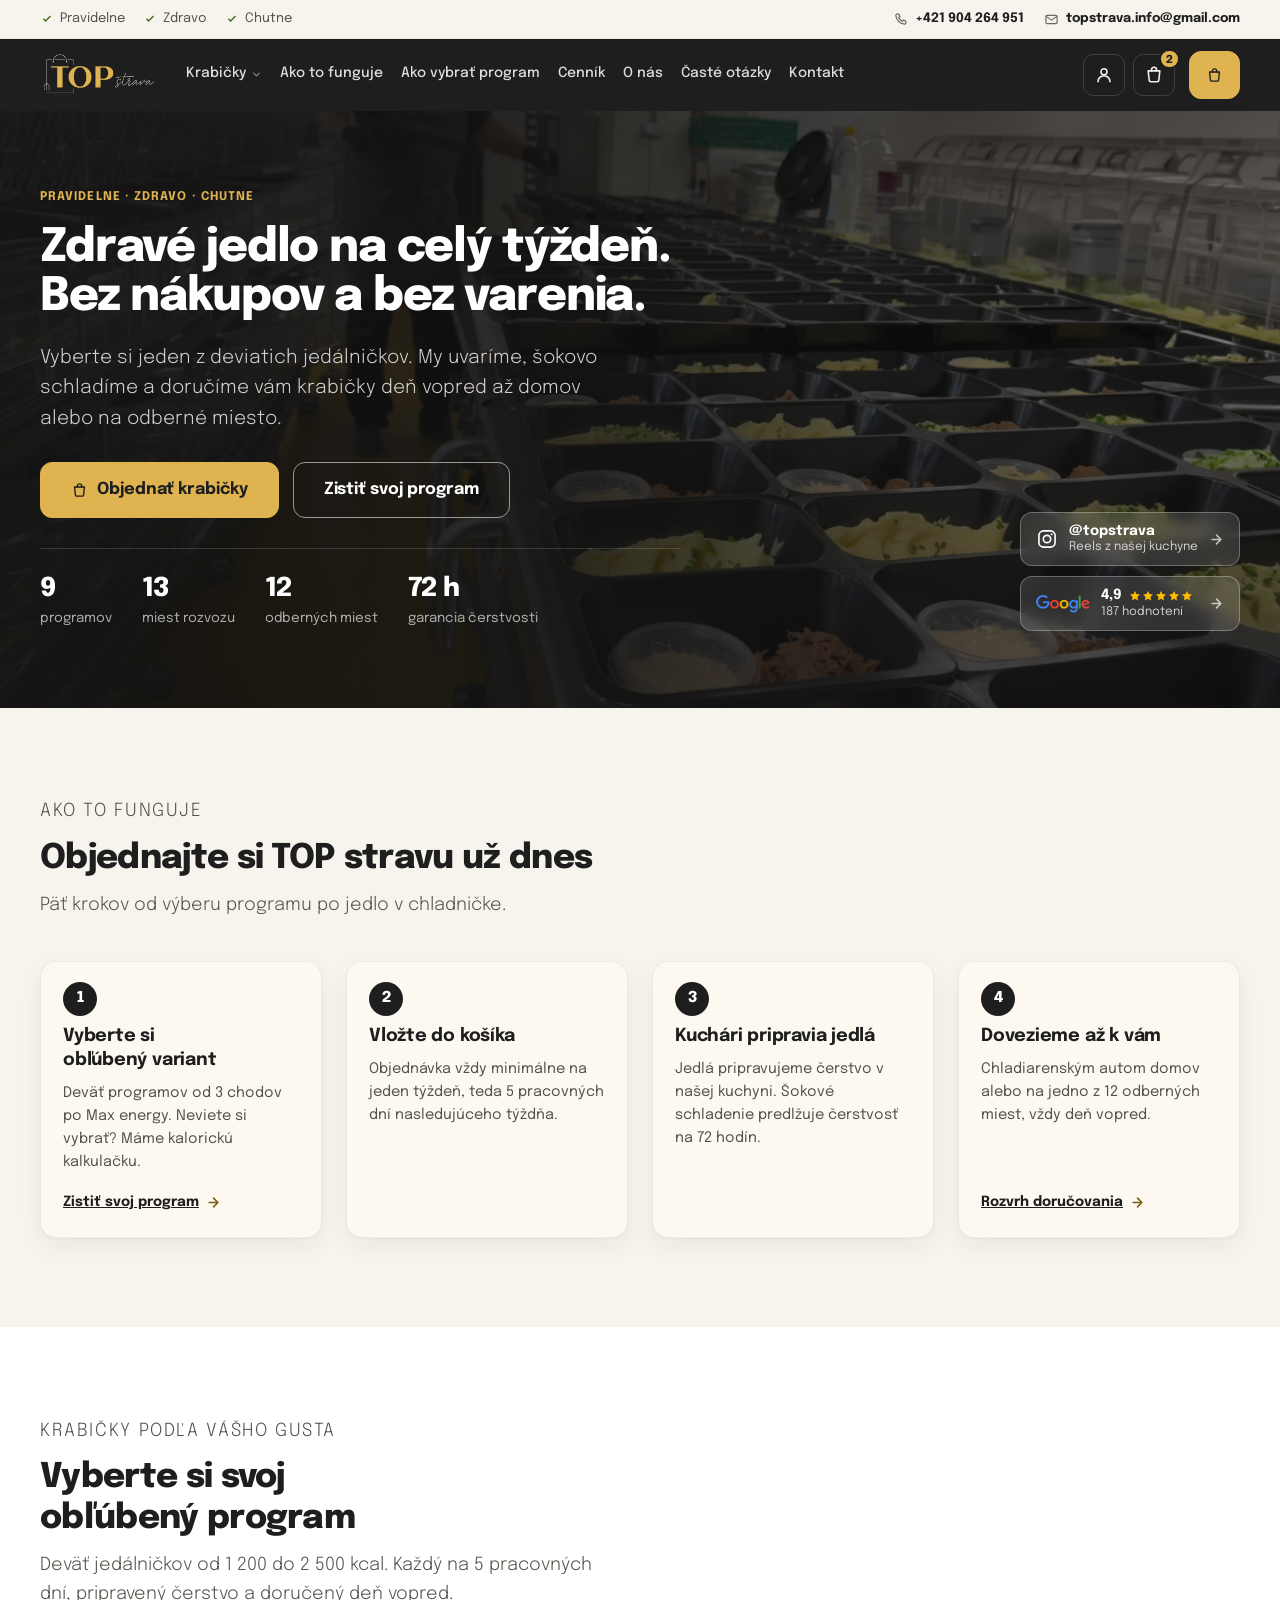
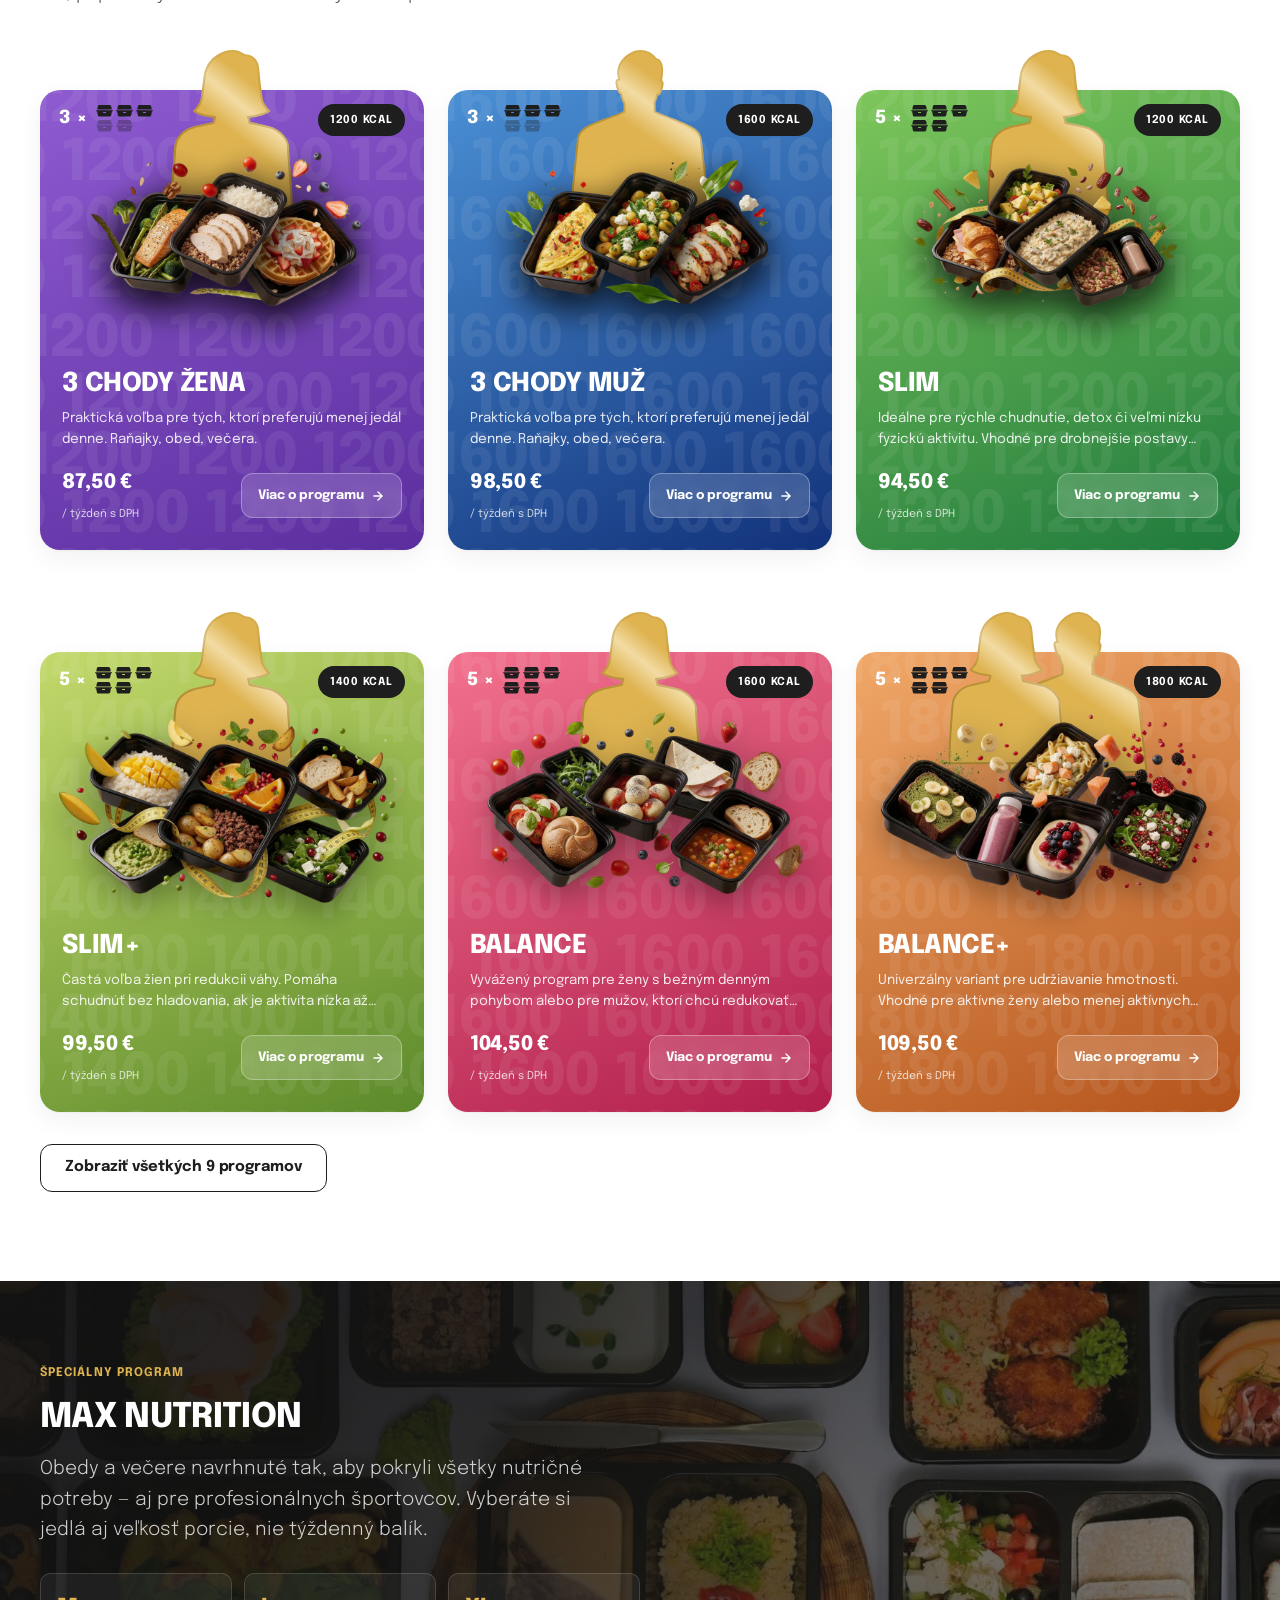
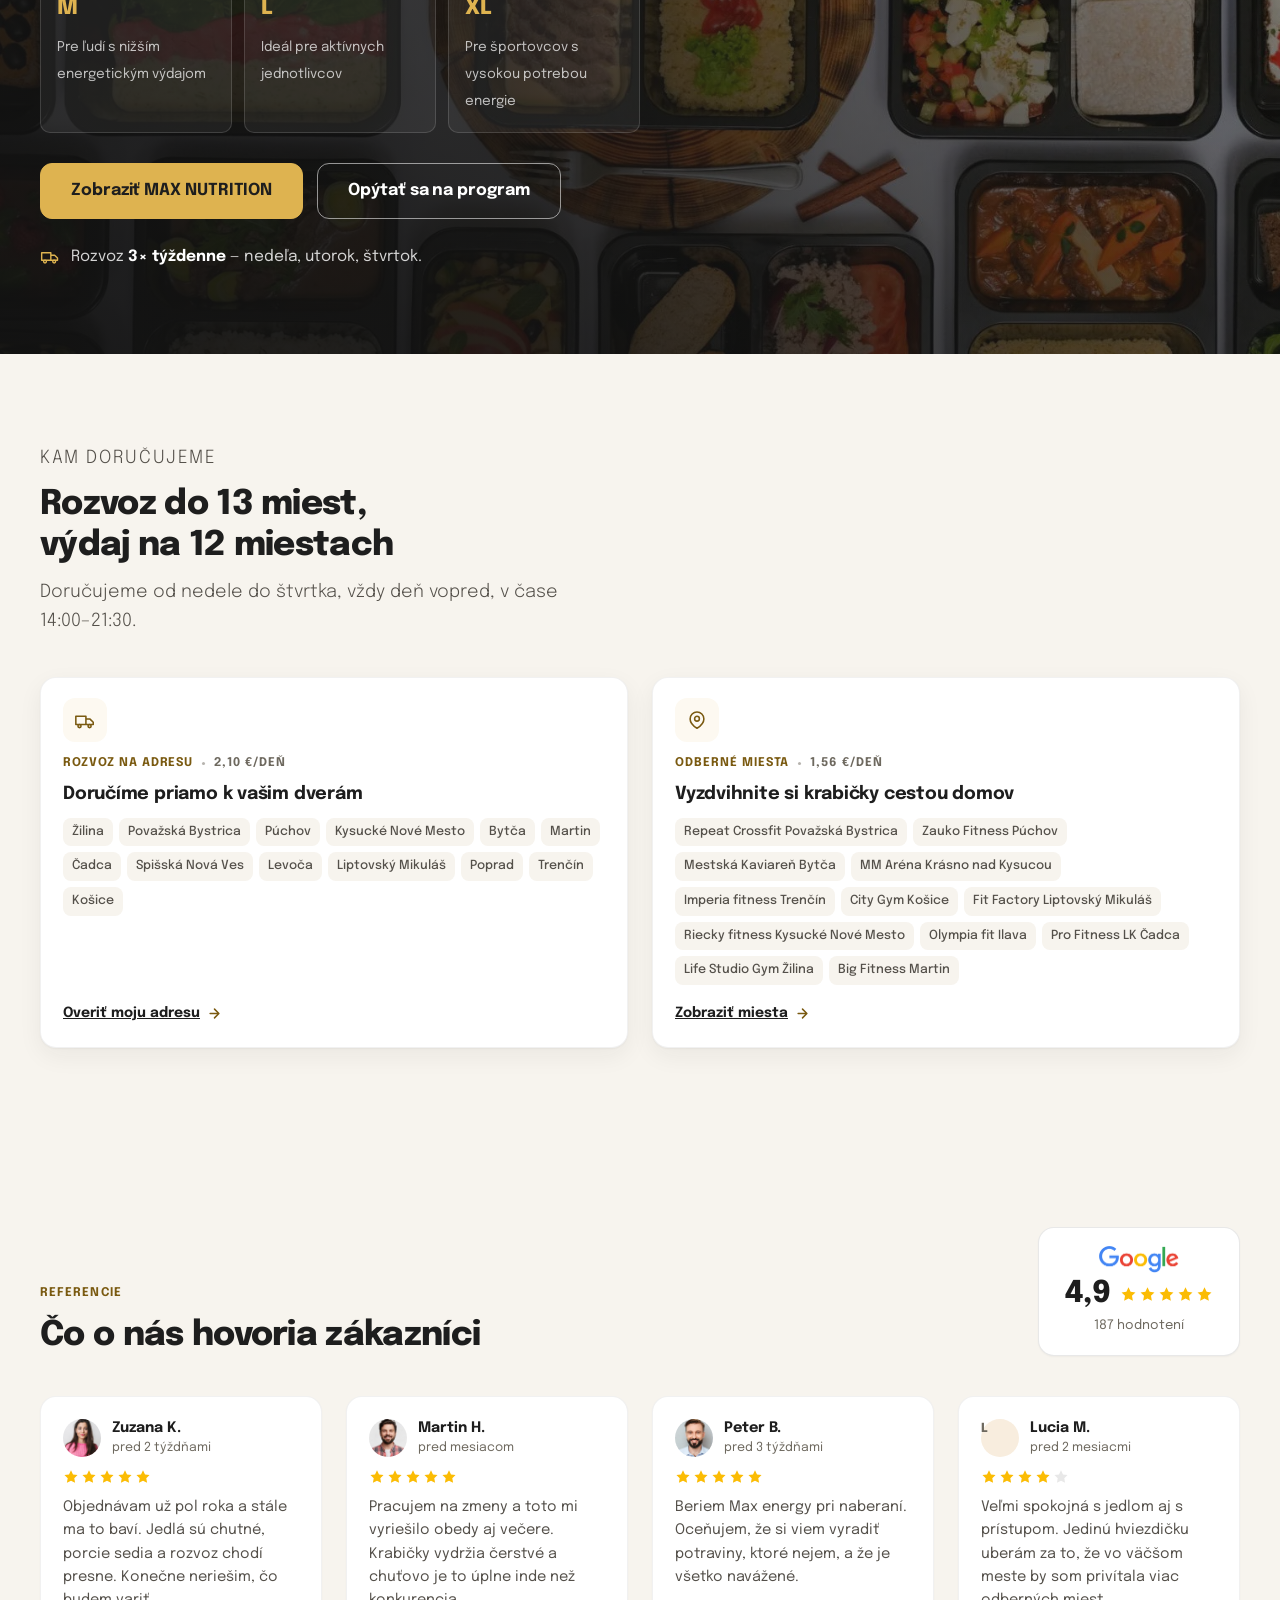
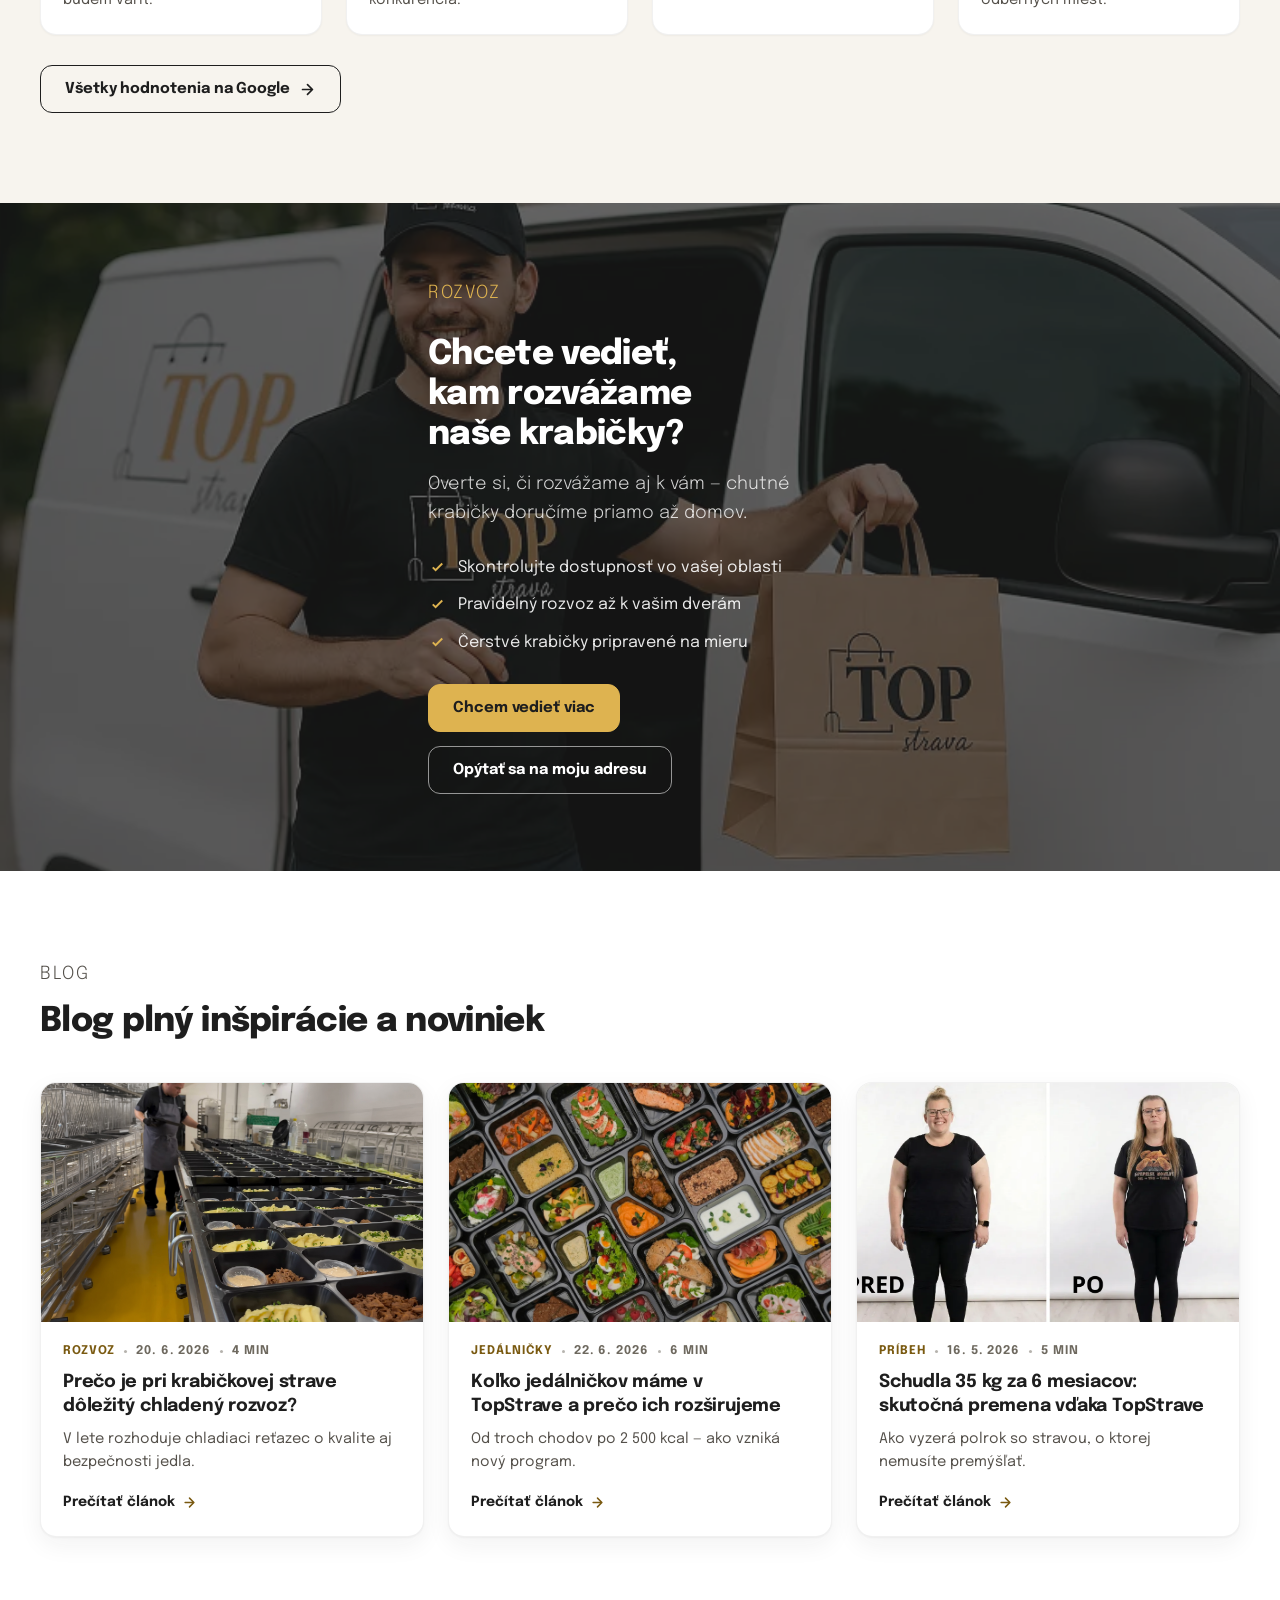
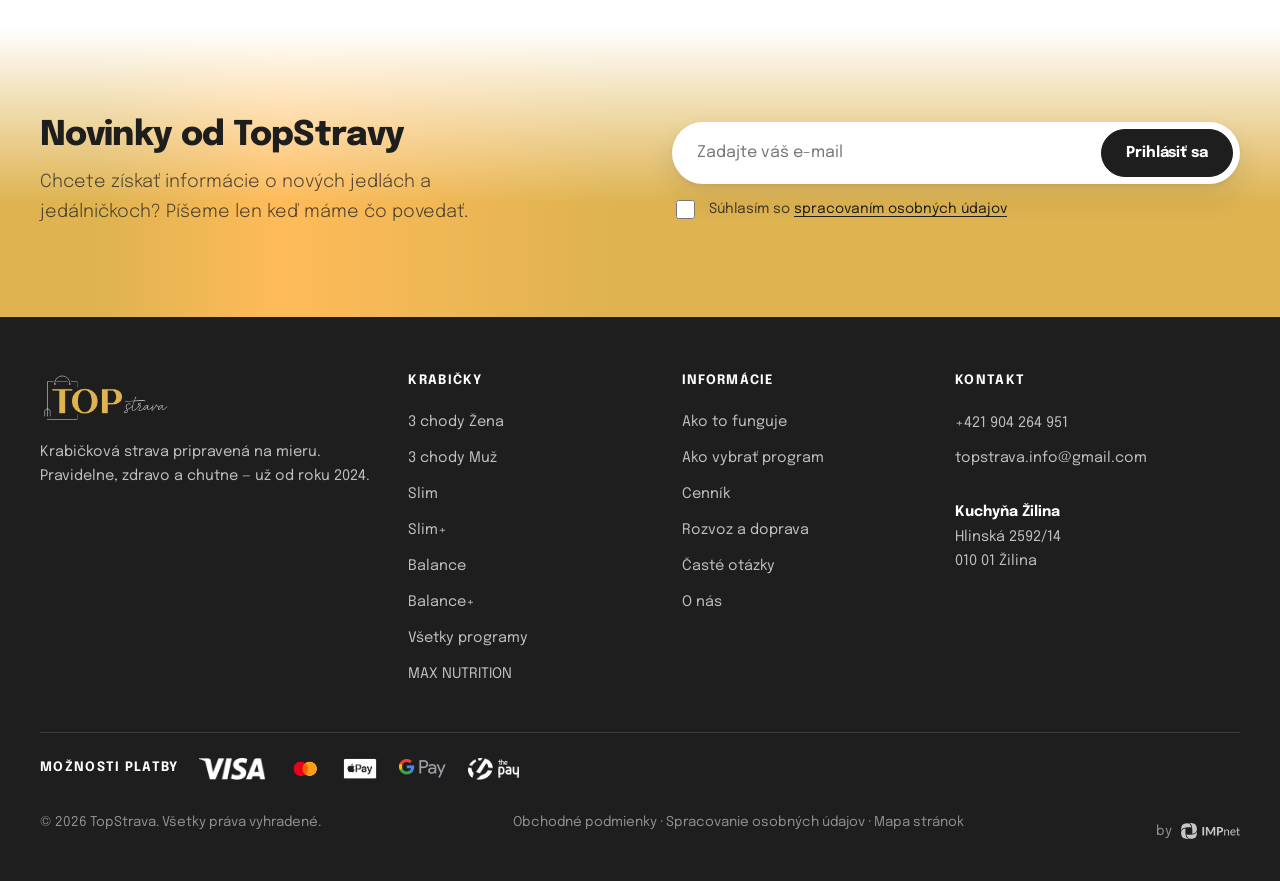
==== commit 02f91182: "Srovnat hero chipy se statistikami + vratit kuryra do pruhu rozvozu Chipy koncily 58 px pod radkem s" ====
--- a/index.html
+++ b/index.html
@@ -7,7 +7,7 @@
 <meta name="description" content="Krabičková strava na mieru. Deväť programov od 1 200 do 2 500 kcal, čerstvo pripravené a doručené deň vopred do 13 miest na Slovensku.">
 <link rel="preload" href="assets/fonts/epilogue-regular.woff2" as="font" type="font/woff2" crossorigin>
 <link rel="preload" href="assets/fonts/epilogue-800.woff2" as="font" type="font/woff2" crossorigin>
-<link rel="stylesheet" href="assets/css/site.css?v=eebe1581">
+<link rel="stylesheet" href="assets/css/site.css?v=d67a3506">
 
 </head>
 <body>
@@ -465,7 +465,7 @@
   </section>
 
   <section class="band" id="rozvoz">
-    <div class="band__bg"><img src="assets/img/real-foto/flatlay-siroky.jpg?v=208d1e93" alt="" aria-hidden="true"></div>
+    <div class="band__bg"><img src="assets/img/band-food.webp?v=c14842fc" alt="" aria-hidden="true"></div>
     <div class="container band__inner on-dark">
       <p class="label" style="color:var(--gold)">Rozvoz</p>
       <h2>Chcete vedieť, kam rozvážame naše krabičky?</h2>
@@ -608,7 +608,7 @@
     </div>
   </footer>
 
-<script src="assets/js/site.js?v=eebe1581"></script>
+<script src="assets/js/site.js?v=d67a3506"></script>
 
 </body>
 </html>
--- a/assets/css/site.css
+++ b/assets/css/site.css
@@ -520,10 +520,15 @@
 .breadcrumb a:hover{color:var(--gold-ink);text-decoration:underline;}
 .breadcrumb svg{width:12px;height:12px;opacity:.6;}
 
-.hero{background:var(--ink);color:#fff;overflow:hidden;}
+.hero{
+  background:var(--ink);color:#fff;overflow:hidden;
+  /* One source for the hero's vertical inset. The corner chips align their
+     baseline to it, so they cannot drift away from the proof figures. */
+  --hero-pad-block:clamp(44px,6vw,84px);
+}
 .hero__grid{
   display:grid;grid-template-columns:1.05fr .95fr;gap:clamp(28px,5vw,64px);
-  align-items:center;padding-block:clamp(44px,6vw,84px);
+  align-items:center;padding-block:var(--hero-pad-block);
 }
 .hero h1{margin-bottom:20px;}
 .hero__lede{font-size:19px;line-height:1.6;font-weight:300;color:rgba(255,255,255,.8);margin-bottom:28px;max-width:52ch;}
@@ -544,7 +549,9 @@
   display:flex;justify-content:center;
 }
 @media(max-width:900px){
-  .hero__grid{grid-template-columns:1fr;padding-block:40px;}
+  /* set the variable, not the padding, so the corner chips follow it too */
+  .hero{--hero-pad-block:40px;}
+  .hero__grid{grid-template-columns:1fr;}
   .hero__media{order:-1;}
   .hero__media > img{aspect-ratio:16/10;}
 }
@@ -1461,7 +1468,10 @@
    the viewport left them 282px adrift on a wide screen. max() falls back to
    the plain padding once the viewport is narrower than the container. */
 .hero__side{
-  position:absolute;bottom:26px;z-index:2;
+  position:absolute;z-index:2;
+  /* Same inset as .hero__grid's padding, so the stack ends on exactly the
+     line the proof figures end on — they used to sit 58px lower. */
+  bottom:var(--hero-pad-block);
   right:max(var(--container-pad), calc((100% - var(--container)) / 2 + var(--container-pad)));
   display:flex;flex-direction:column;align-items:stretch;gap:10px;
 }
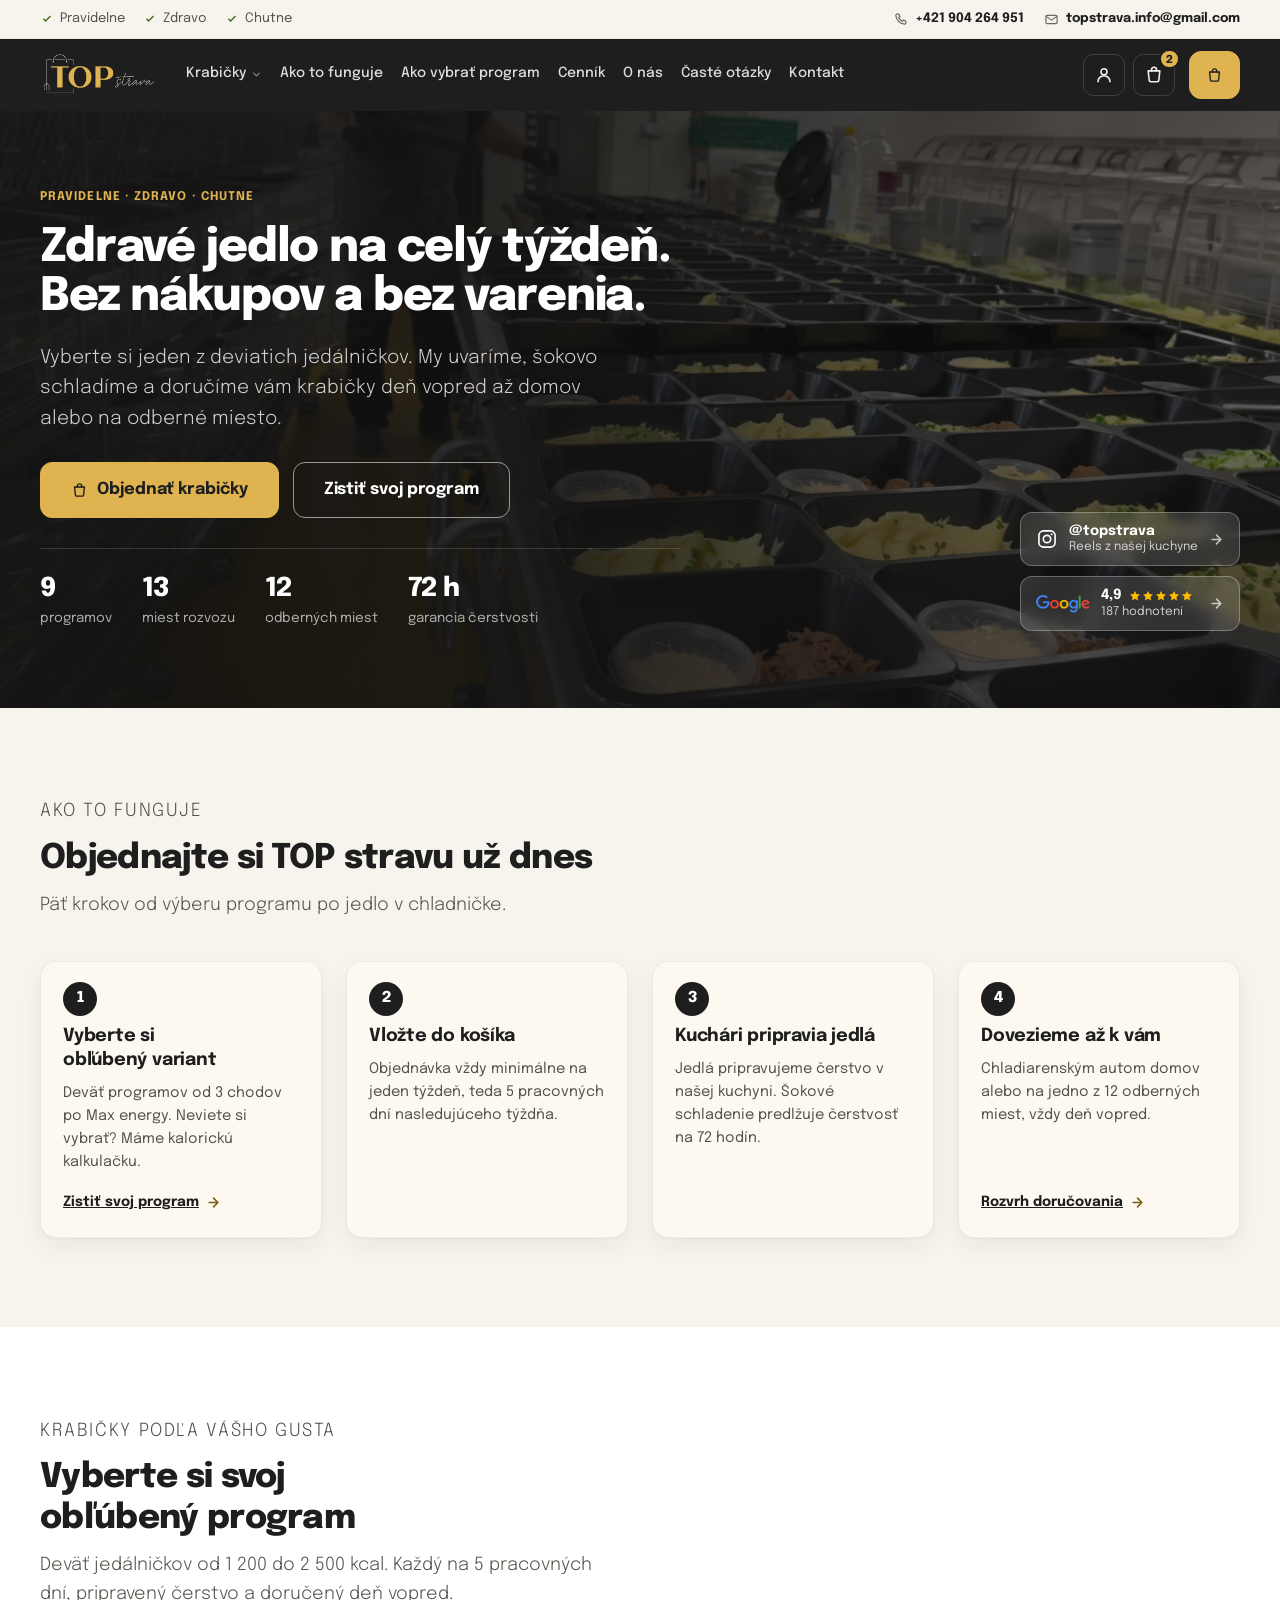
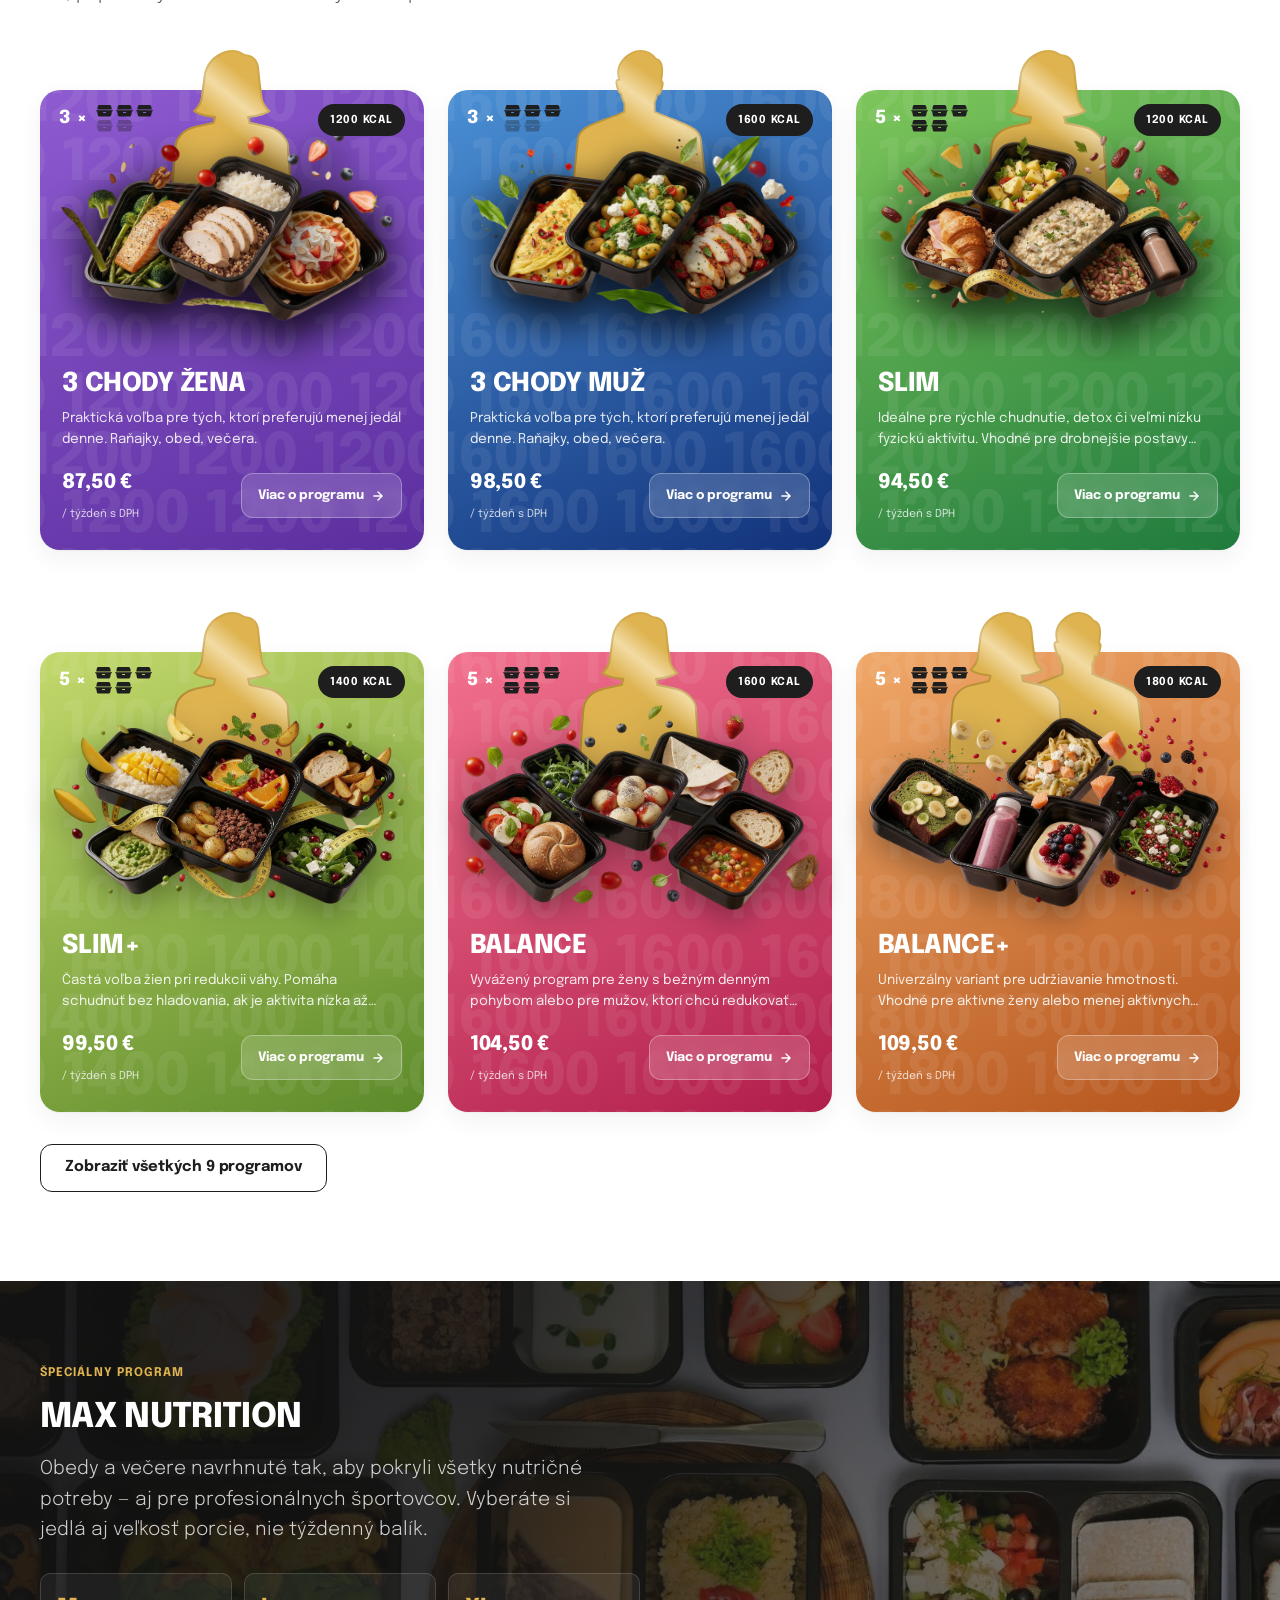
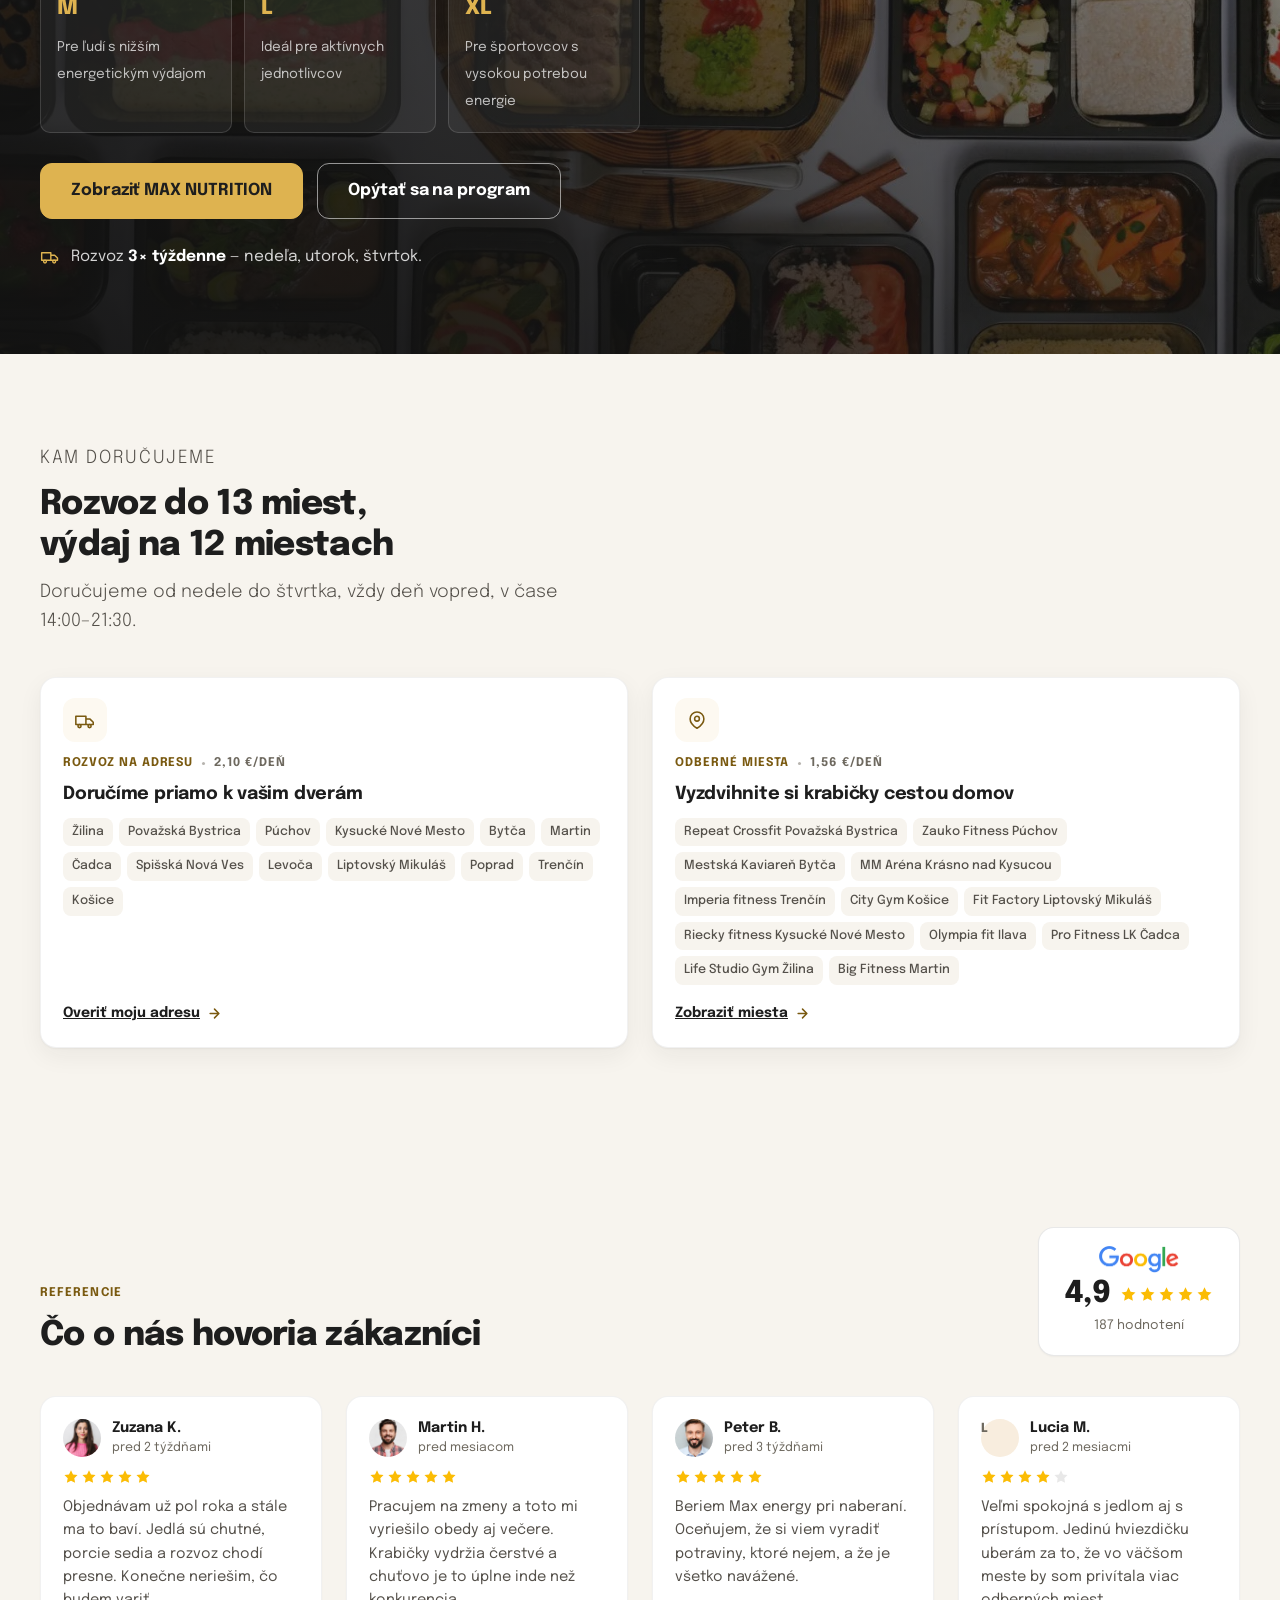
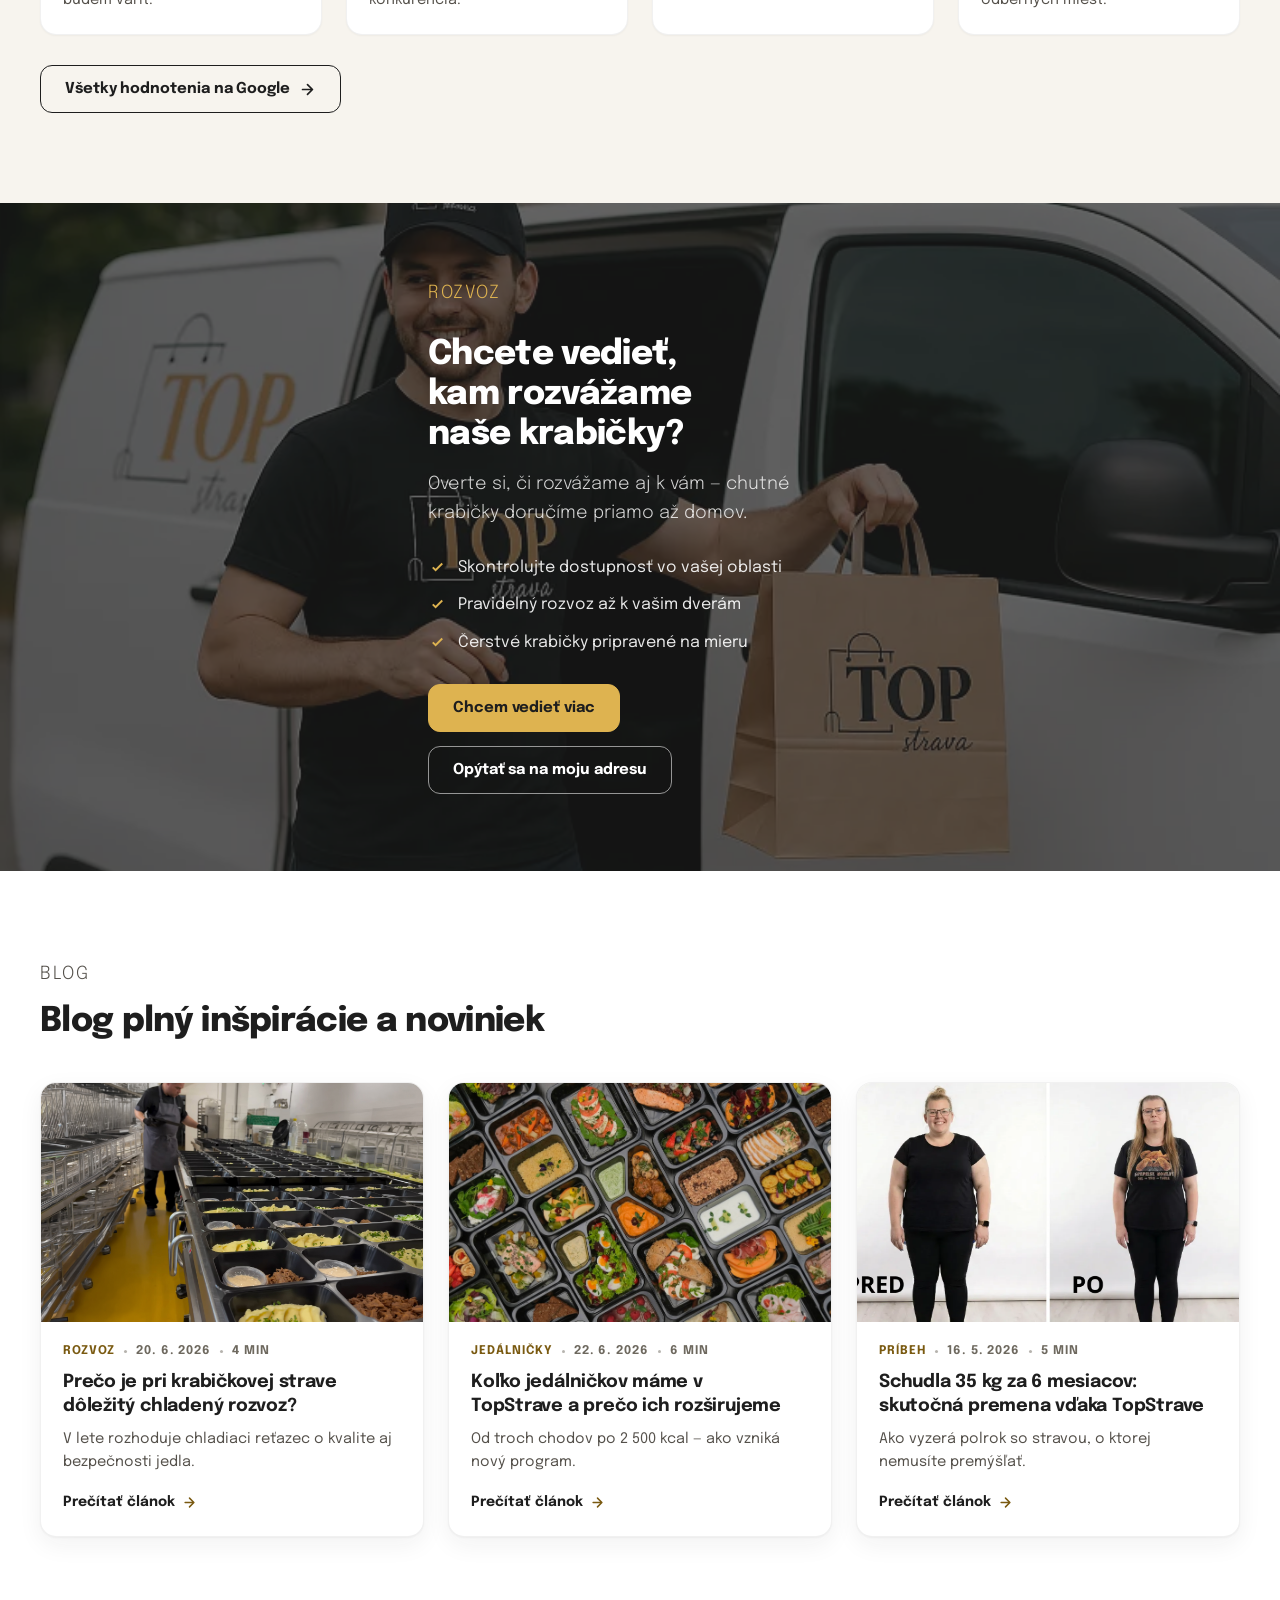
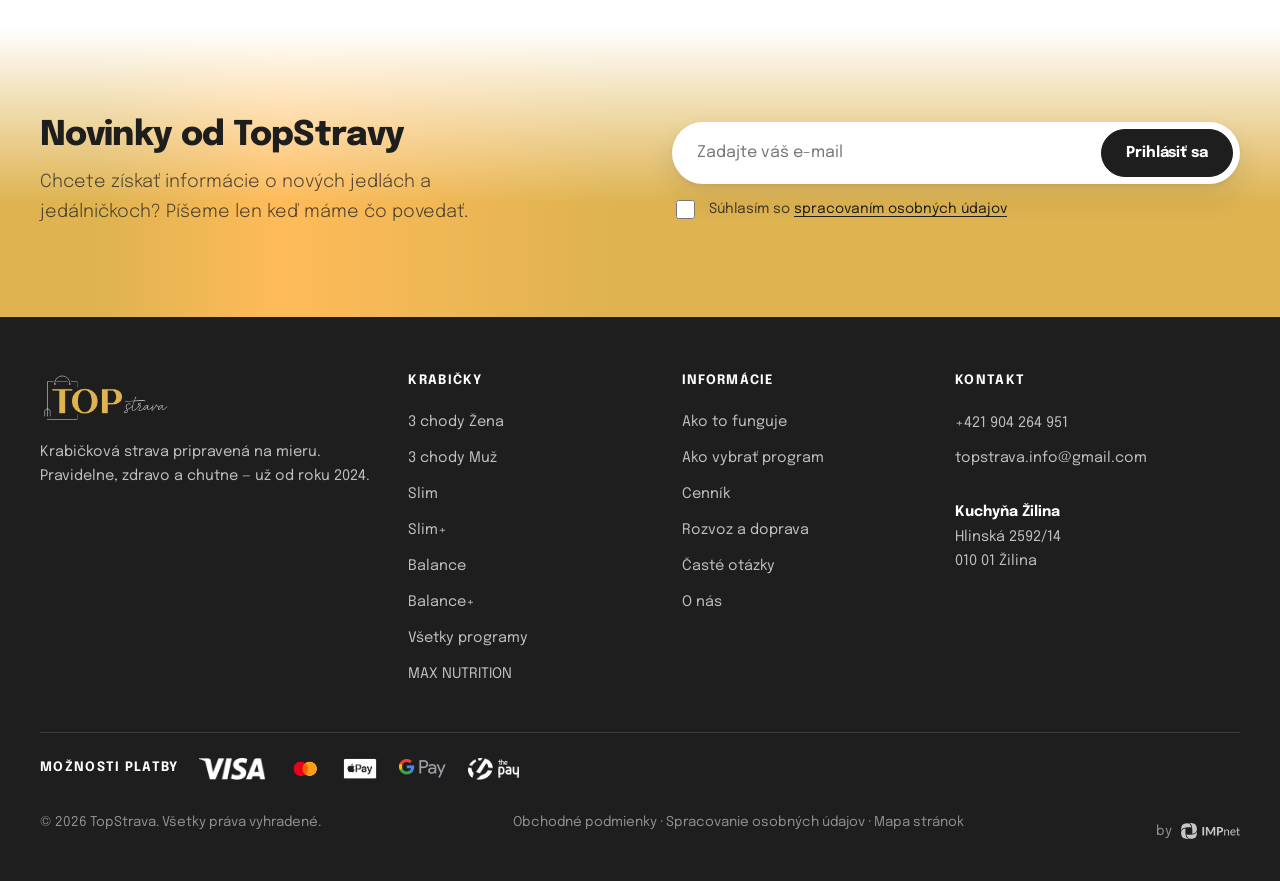
==== commit 8c779bfa: "Barva programu v detailu + orez pruhlednych okraju cut-outu 1) Devet karet se od sebe lisi gradiente" ====
--- a/index.html
+++ b/index.html
@@ -196,7 +196,7 @@
           <span class="pcard__plate" aria-hidden="true"><span class="pcard__wm"><span>1200 1200 1200 1200 1200 </span><span class="is-off">1200 1200 1200 1200 1200 </span><span>1200 1200 1200 1200 1200 </span><span class="is-off">1200 1200 1200 1200 1200 </span><span>1200 1200 1200 1200 1200 </span><span class="is-off">1200 1200 1200 1200 1200 </span><span>1200 1200 1200 1200 1200 </span><span class="is-off">1200 1200 1200 1200 1200 </span><span>1200 1200 1200 1200 1200 </span></span></span>
           <div class="pcard__art">
             <img class="pcard__figure" src="assets/img/programy_karty/woman.svg?v=d86fb04a" alt="" aria-hidden="true" loading="lazy">
-            <img class="pcard__food" src="assets/img/programy_karty/3_chody_zena.png?v=cd22a918" alt="3 chody Žena — ukážka jedál" loading="lazy">
+            <img class="pcard__food" src="assets/img/programy_karty/3_chody_zena.png?v=577b4cbf" alt="3 chody Žena — ukážka jedál" loading="lazy">
             <p class="pcard__meals"><b>3 ×</b><span class="pcard__boxes"><span class="pcard__box is-on"><svg viewBox="0 0 21 15" fill="currentColor" aria-hidden="true"><path d="M19.3108 5.5035L1.8864 5.50698C1.71683 5.50698 1.65389 5.48432 1.50879 5.47212L2.29373 1.49572C2.48429 0.53867 3.42832 0 4.37934 0L16.449 0.00348653C17.657 -0.026149 18.4611 0.852458 18.6692 1.99255L19.3108 5.50524V5.5035Z"/><path d="M16.5663 14.1117H4.2414C3.32534 14.1117 2.45124 13.4475 2.28341 12.5741L1.32015 7.59189C1.00547 7.5762 0.67331 7.63373 0.363877 7.564C0.0981497 7.50298 -0.00849087 7.2659 0.000250159 7.01835C0.00724299 6.84228 0.13661 6.53198 0.423316 6.53198H20.4088C20.72 6.53198 20.8389 6.87541 20.8336 7.07588C20.8249 7.33389 20.6553 7.58666 20.3686 7.5884L19.5015 7.59189L18.6571 12.1715C18.4666 13.2035 17.7271 14.11 16.568 14.11L16.5663 14.1117ZM11.7849 9.69253C12.1485 9.69253 12.3618 9.43278 12.3461 9.15037C12.3304 8.86796 12.1258 8.64308 11.8199 8.64308H9.00876C8.68359 8.64308 8.46856 8.90806 8.4843 9.20964C8.49653 9.45893 8.70807 9.68904 9.0175 9.68904H11.7867L11.7849 9.69253Z"/></svg></span><span class="pcard__box is-on"><svg viewBox="0 0 21 15" fill="currentColor" aria-hidden="true"><path d="M19.3108 5.5035L1.8864 5.50698C1.71683 5.50698 1.65389 5.48432 1.50879 5.47212L2.29373 1.49572C2.48429 0.53867 3.42832 0 4.37934 0L16.449 0.00348653C17.657 -0.026149 18.4611 0.852458 18.6692 1.99255L19.3108 5.50524V5.5035Z"/><path d="M16.5663 14.1117H4.2414C3.32534 14.1117 2.45124 13.4475 2.28341 12.5741L1.32015 7.59189C1.00547 7.5762 0.67331 7.63373 0.363877 7.564C0.0981497 7.50298 -0.00849087 7.2659 0.000250159 7.01835C0.00724299 6.84228 0.13661 6.53198 0.423316 6.53198H20.4088C20.72 6.53198 20.8389 6.87541 20.8336 7.07588C20.8249 7.33389 20.6553 7.58666 20.3686 7.5884L19.5015 7.59189L18.6571 12.1715C18.4666 13.2035 17.7271 14.11 16.568 14.11L16.5663 14.1117ZM11.7849 9.69253C12.1485 9.69253 12.3618 9.43278 12.3461 9.15037C12.3304 8.86796 12.1258 8.64308 11.8199 8.64308H9.00876C8.68359 8.64308 8.46856 8.90806 8.4843 9.20964C8.49653 9.45893 8.70807 9.68904 9.0175 9.68904H11.7867L11.7849 9.69253Z"/></svg></span><span class="pcard__box is-on"><svg viewBox="0 0 21 15" fill="currentColor" aria-hidden="true"><path d="M19.3108 5.5035L1.8864 5.50698C1.71683 5.50698 1.65389 5.48432 1.50879 5.47212L2.29373 1.49572C2.48429 0.53867 3.42832 0 4.37934 0L16.449 0.00348653C17.657 -0.026149 18.4611 0.852458 18.6692 1.99255L19.3108 5.50524V5.5035Z"/><path d="M16.5663 14.1117H4.2414C3.32534 14.1117 2.45124 13.4475 2.28341 12.5741L1.32015 7.59189C1.00547 7.5762 0.67331 7.63373 0.363877 7.564C0.0981497 7.50298 -0.00849087 7.2659 0.000250159 7.01835C0.00724299 6.84228 0.13661 6.53198 0.423316 6.53198H20.4088C20.72 6.53198 20.8389 6.87541 20.8336 7.07588C20.8249 7.33389 20.6553 7.58666 20.3686 7.5884L19.5015 7.59189L18.6571 12.1715C18.4666 13.2035 17.7271 14.11 16.568 14.11L16.5663 14.1117ZM11.7849 9.69253C12.1485 9.69253 12.3618 9.43278 12.3461 9.15037C12.3304 8.86796 12.1258 8.64308 11.8199 8.64308H9.00876C8.68359 8.64308 8.46856 8.90806 8.4843 9.20964C8.49653 9.45893 8.70807 9.68904 9.0175 9.68904H11.7867L11.7849 9.69253Z"/></svg></span><span class="pcard__box"><svg viewBox="0 0 21 15" fill="currentColor" aria-hidden="true"><path d="M19.3108 5.5035L1.8864 5.50698C1.71683 5.50698 1.65389 5.48432 1.50879 5.47212L2.29373 1.49572C2.48429 0.53867 3.42832 0 4.37934 0L16.449 0.00348653C17.657 -0.026149 18.4611 0.852458 18.6692 1.99255L19.3108 5.50524V5.5035Z"/><path d="M16.5663 14.1117H4.2414C3.32534 14.1117 2.45124 13.4475 2.28341 12.5741L1.32015 7.59189C1.00547 7.5762 0.67331 7.63373 0.363877 7.564C0.0981497 7.50298 -0.00849087 7.2659 0.000250159 7.01835C0.00724299 6.84228 0.13661 6.53198 0.423316 6.53198H20.4088C20.72 6.53198 20.8389 6.87541 20.8336 7.07588C20.8249 7.33389 20.6553 7.58666 20.3686 7.5884L19.5015 7.59189L18.6571 12.1715C18.4666 13.2035 17.7271 14.11 16.568 14.11L16.5663 14.1117ZM11.7849 9.69253C12.1485 9.69253 12.3618 9.43278 12.3461 9.15037C12.3304 8.86796 12.1258 8.64308 11.8199 8.64308H9.00876C8.68359 8.64308 8.46856 8.90806 8.4843 9.20964C8.49653 9.45893 8.70807 9.68904 9.0175 9.68904H11.7867L11.7849 9.69253Z"/></svg></span><span class="pcard__box"><svg viewBox="0 0 21 15" fill="currentColor" aria-hidden="true"><path d="M19.3108 5.5035L1.8864 5.50698C1.71683 5.50698 1.65389 5.48432 1.50879 5.47212L2.29373 1.49572C2.48429 0.53867 3.42832 0 4.37934 0L16.449 0.00348653C17.657 -0.026149 18.4611 0.852458 18.6692 1.99255L19.3108 5.50524V5.5035Z"/><path d="M16.5663 14.1117H4.2414C3.32534 14.1117 2.45124 13.4475 2.28341 12.5741L1.32015 7.59189C1.00547 7.5762 0.67331 7.63373 0.363877 7.564C0.0981497 7.50298 -0.00849087 7.2659 0.000250159 7.01835C0.00724299 6.84228 0.13661 6.53198 0.423316 6.53198H20.4088C20.72 6.53198 20.8389 6.87541 20.8336 7.07588C20.8249 7.33389 20.6553 7.58666 20.3686 7.5884L19.5015 7.59189L18.6571 12.1715C18.4666 13.2035 17.7271 14.11 16.568 14.11L16.5663 14.1117ZM11.7849 9.69253C12.1485 9.69253 12.3618 9.43278 12.3461 9.15037C12.3304 8.86796 12.1258 8.64308 11.8199 8.64308H9.00876C8.68359 8.64308 8.46856 8.90806 8.4843 9.20964C8.49653 9.45893 8.70807 9.68904 9.0175 9.68904H11.7867L11.7849 9.69253Z"/></svg></span></span></p>
             <p class="pcard__kcal">1200 kcal</p>
           </div>
@@ -214,7 +214,7 @@
           <span class="pcard__plate" aria-hidden="true"><span class="pcard__wm"><span>1600 1600 1600 1600 1600 </span><span class="is-off">1600 1600 1600 1600 1600 </span><span>1600 1600 1600 1600 1600 </span><span class="is-off">1600 1600 1600 1600 1600 </span><span>1600 1600 1600 1600 1600 </span><span class="is-off">1600 1600 1600 1600 1600 </span><span>1600 1600 1600 1600 1600 </span><span class="is-off">1600 1600 1600 1600 1600 </span><span>1600 1600 1600 1600 1600 </span></span></span>
           <div class="pcard__art">
             <img class="pcard__figure" src="assets/img/programy_karty/man.svg?v=80951aa8" alt="" aria-hidden="true" loading="lazy">
-            <img class="pcard__food" src="assets/img/programy_karty/3_chody_muz.png?v=e5db6d4c" alt="3 chody Muž — ukážka jedál" loading="lazy">
+            <img class="pcard__food" src="assets/img/programy_karty/3_chody_muz.png?v=1727d235" alt="3 chody Muž — ukážka jedál" loading="lazy">
             <p class="pcard__meals"><b>3 ×</b><span class="pcard__boxes"><span class="pcard__box is-on"><svg viewBox="0 0 21 15" fill="currentColor" aria-hidden="true"><path d="M19.3108 5.5035L1.8864 5.50698C1.71683 5.50698 1.65389 5.48432 1.50879 5.47212L2.29373 1.49572C2.48429 0.53867 3.42832 0 4.37934 0L16.449 0.00348653C17.657 -0.026149 18.4611 0.852458 18.6692 1.99255L19.3108 5.50524V5.5035Z"/><path d="M16.5663 14.1117H4.2414C3.32534 14.1117 2.45124 13.4475 2.28341 12.5741L1.32015 7.59189C1.00547 7.5762 0.67331 7.63373 0.363877 7.564C0.0981497 7.50298 -0.00849087 7.2659 0.000250159 7.01835C0.00724299 6.84228 0.13661 6.53198 0.423316 6.53198H20.4088C20.72 6.53198 20.8389 6.87541 20.8336 7.07588C20.8249 7.33389 20.6553 7.58666 20.3686 7.5884L19.5015 7.59189L18.6571 12.1715C18.4666 13.2035 17.7271 14.11 16.568 14.11L16.5663 14.1117ZM11.7849 9.69253C12.1485 9.69253 12.3618 9.43278 12.3461 9.15037C12.3304 8.86796 12.1258 8.64308 11.8199 8.64308H9.00876C8.68359 8.64308 8.46856 8.90806 8.4843 9.20964C8.49653 9.45893 8.70807 9.68904 9.0175 9.68904H11.7867L11.7849 9.69253Z"/></svg></span><span class="pcard__box is-on"><svg viewBox="0 0 21 15" fill="currentColor" aria-hidden="true"><path d="M19.3108 5.5035L1.8864 5.50698C1.71683 5.50698 1.65389 5.48432 1.50879 5.47212L2.29373 1.49572C2.48429 0.53867 3.42832 0 4.37934 0L16.449 0.00348653C17.657 -0.026149 18.4611 0.852458 18.6692 1.99255L19.3108 5.50524V5.5035Z"/><path d="M16.5663 14.1117H4.2414C3.32534 14.1117 2.45124 13.4475 2.28341 12.5741L1.32015 7.59189C1.00547 7.5762 0.67331 7.63373 0.363877 7.564C0.0981497 7.50298 -0.00849087 7.2659 0.000250159 7.01835C0.00724299 6.84228 0.13661 6.53198 0.423316 6.53198H20.4088C20.72 6.53198 20.8389 6.87541 20.8336 7.07588C20.8249 7.33389 20.6553 7.58666 20.3686 7.5884L19.5015 7.59189L18.6571 12.1715C18.4666 13.2035 17.7271 14.11 16.568 14.11L16.5663 14.1117ZM11.7849 9.69253C12.1485 9.69253 12.3618 9.43278 12.3461 9.15037C12.3304 8.86796 12.1258 8.64308 11.8199 8.64308H9.00876C8.68359 8.64308 8.46856 8.90806 8.4843 9.20964C8.49653 9.45893 8.70807 9.68904 9.0175 9.68904H11.7867L11.7849 9.69253Z"/></svg></span><span class="pcard__box is-on"><svg viewBox="0 0 21 15" fill="currentColor" aria-hidden="true"><path d="M19.3108 5.5035L1.8864 5.50698C1.71683 5.50698 1.65389 5.48432 1.50879 5.47212L2.29373 1.49572C2.48429 0.53867 3.42832 0 4.37934 0L16.449 0.00348653C17.657 -0.026149 18.4611 0.852458 18.6692 1.99255L19.3108 5.50524V5.5035Z"/><path d="M16.5663 14.1117H4.2414C3.32534 14.1117 2.45124 13.4475 2.28341 12.5741L1.32015 7.59189C1.00547 7.5762 0.67331 7.63373 0.363877 7.564C0.0981497 7.50298 -0.00849087 7.2659 0.000250159 7.01835C0.00724299 6.84228 0.13661 6.53198 0.423316 6.53198H20.4088C20.72 6.53198 20.8389 6.87541 20.8336 7.07588C20.8249 7.33389 20.6553 7.58666 20.3686 7.5884L19.5015 7.59189L18.6571 12.1715C18.4666 13.2035 17.7271 14.11 16.568 14.11L16.5663 14.1117ZM11.7849 9.69253C12.1485 9.69253 12.3618 9.43278 12.3461 9.15037C12.3304 8.86796 12.1258 8.64308 11.8199 8.64308H9.00876C8.68359 8.64308 8.46856 8.90806 8.4843 9.20964C8.49653 9.45893 8.70807 9.68904 9.0175 9.68904H11.7867L11.7849 9.69253Z"/></svg></span><span class="pcard__box"><svg viewBox="0 0 21 15" fill="currentColor" aria-hidden="true"><path d="M19.3108 5.5035L1.8864 5.50698C1.71683 5.50698 1.65389 5.48432 1.50879 5.47212L2.29373 1.49572C2.48429 0.53867 3.42832 0 4.37934 0L16.449 0.00348653C17.657 -0.026149 18.4611 0.852458 18.6692 1.99255L19.3108 5.50524V5.5035Z"/><path d="M16.5663 14.1117H4.2414C3.32534 14.1117 2.45124 13.4475 2.28341 12.5741L1.32015 7.59189C1.00547 7.5762 0.67331 7.63373 0.363877 7.564C0.0981497 7.50298 -0.00849087 7.2659 0.000250159 7.01835C0.00724299 6.84228 0.13661 6.53198 0.423316 6.53198H20.4088C20.72 6.53198 20.8389 6.87541 20.8336 7.07588C20.8249 7.33389 20.6553 7.58666 20.3686 7.5884L19.5015 7.59189L18.6571 12.1715C18.4666 13.2035 17.7271 14.11 16.568 14.11L16.5663 14.1117ZM11.7849 9.69253C12.1485 9.69253 12.3618 9.43278 12.3461 9.15037C12.3304 8.86796 12.1258 8.64308 11.8199 8.64308H9.00876C8.68359 8.64308 8.46856 8.90806 8.4843 9.20964C8.49653 9.45893 8.70807 9.68904 9.0175 9.68904H11.7867L11.7849 9.69253Z"/></svg></span><span class="pcard__box"><svg viewBox="0 0 21 15" fill="currentColor" aria-hidden="true"><path d="M19.3108 5.5035L1.8864 5.50698C1.71683 5.50698 1.65389 5.48432 1.50879 5.47212L2.29373 1.49572C2.48429 0.53867 3.42832 0 4.37934 0L16.449 0.00348653C17.657 -0.026149 18.4611 0.852458 18.6692 1.99255L19.3108 5.50524V5.5035Z"/><path d="M16.5663 14.1117H4.2414C3.32534 14.1117 2.45124 13.4475 2.28341 12.5741L1.32015 7.59189C1.00547 7.5762 0.67331 7.63373 0.363877 7.564C0.0981497 7.50298 -0.00849087 7.2659 0.000250159 7.01835C0.00724299 6.84228 0.13661 6.53198 0.423316 6.53198H20.4088C20.72 6.53198 20.8389 6.87541 20.8336 7.07588C20.8249 7.33389 20.6553 7.58666 20.3686 7.5884L19.5015 7.59189L18.6571 12.1715C18.4666 13.2035 17.7271 14.11 16.568 14.11L16.5663 14.1117ZM11.7849 9.69253C12.1485 9.69253 12.3618 9.43278 12.3461 9.15037C12.3304 8.86796 12.1258 8.64308 11.8199 8.64308H9.00876C8.68359 8.64308 8.46856 8.90806 8.4843 9.20964C8.49653 9.45893 8.70807 9.68904 9.0175 9.68904H11.7867L11.7849 9.69253Z"/></svg></span></span></p>
             <p class="pcard__kcal">1600 kcal</p>
           </div>
@@ -232,7 +232,7 @@
           <span class="pcard__plate" aria-hidden="true"><span class="pcard__wm"><span>1200 1200 1200 1200 1200 </span><span class="is-off">1200 1200 1200 1200 1200 </span><span>1200 1200 1200 1200 1200 </span><span class="is-off">1200 1200 1200 1200 1200 </span><span>1200 1200 1200 1200 1200 </span><span class="is-off">1200 1200 1200 1200 1200 </span><span>1200 1200 1200 1200 1200 </span><span class="is-off">1200 1200 1200 1200 1200 </span><span>1200 1200 1200 1200 1200 </span></span></span>
           <div class="pcard__art">
             <img class="pcard__figure" src="assets/img/programy_karty/woman.svg?v=d86fb04a" alt="" aria-hidden="true" loading="lazy">
-            <img class="pcard__food" src="assets/img/programy_karty/slim.png?v=e8ce1d24" alt="Slim — ukážka jedál" loading="lazy">
+            <img class="pcard__food" src="assets/img/programy_karty/slim.png?v=b41c9a85" alt="Slim — ukážka jedál" loading="lazy">
             <p class="pcard__meals"><b>5 ×</b><span class="pcard__boxes"><span class="pcard__box is-on"><svg viewBox="0 0 21 15" fill="currentColor" aria-hidden="true"><path d="M19.3108 5.5035L1.8864 5.50698C1.71683 5.50698 1.65389 5.48432 1.50879 5.47212L2.29373 1.49572C2.48429 0.53867 3.42832 0 4.37934 0L16.449 0.00348653C17.657 -0.026149 18.4611 0.852458 18.6692 1.99255L19.3108 5.50524V5.5035Z"/><path d="M16.5663 14.1117H4.2414C3.32534 14.1117 2.45124 13.4475 2.28341 12.5741L1.32015 7.59189C1.00547 7.5762 0.67331 7.63373 0.363877 7.564C0.0981497 7.50298 -0.00849087 7.2659 0.000250159 7.01835C0.00724299 6.84228 0.13661 6.53198 0.423316 6.53198H20.4088C20.72 6.53198 20.8389 6.87541 20.8336 7.07588C20.8249 7.33389 20.6553 7.58666 20.3686 7.5884L19.5015 7.59189L18.6571 12.1715C18.4666 13.2035 17.7271 14.11 16.568 14.11L16.5663 14.1117ZM11.7849 9.69253C12.1485 9.69253 12.3618 9.43278 12.3461 9.15037C12.3304 8.86796 12.1258 8.64308 11.8199 8.64308H9.00876C8.68359 8.64308 8.46856 8.90806 8.4843 9.20964C8.49653 9.45893 8.70807 9.68904 9.0175 9.68904H11.7867L11.7849 9.69253Z"/></svg></span><span class="pcard__box is-on"><svg viewBox="0 0 21 15" fill="currentColor" aria-hidden="true"><path d="M19.3108 5.5035L1.8864 5.50698C1.71683 5.50698 1.65389 5.48432 1.50879 5.47212L2.29373 1.49572C2.48429 0.53867 3.42832 0 4.37934 0L16.449 0.00348653C17.657 -0.026149 18.4611 0.852458 18.6692 1.99255L19.3108 5.50524V5.5035Z"/><path d="M16.5663 14.1117H4.2414C3.32534 14.1117 2.45124 13.4475 2.28341 12.5741L1.32015 7.59189C1.00547 7.5762 0.67331 7.63373 0.363877 7.564C0.0981497 7.50298 -0.00849087 7.2659 0.000250159 7.01835C0.00724299 6.84228 0.13661 6.53198 0.423316 6.53198H20.4088C20.72 6.53198 20.8389 6.87541 20.8336 7.07588C20.8249 7.33389 20.6553 7.58666 20.3686 7.5884L19.5015 7.59189L18.6571 12.1715C18.4666 13.2035 17.7271 14.11 16.568 14.11L16.5663 14.1117ZM11.7849 9.69253C12.1485 9.69253 12.3618 9.43278 12.3461 9.15037C12.3304 8.86796 12.1258 8.64308 11.8199 8.64308H9.00876C8.68359 8.64308 8.46856 8.90806 8.4843 9.20964C8.49653 9.45893 8.70807 9.68904 9.0175 9.68904H11.7867L11.7849 9.69253Z"/></svg></span><span class="pcard__box is-on"><svg viewBox="0 0 21 15" fill="currentColor" aria-hidden="true"><path d="M19.3108 5.5035L1.8864 5.50698C1.71683 5.50698 1.65389 5.48432 1.50879 5.47212L2.29373 1.49572C2.48429 0.53867 3.42832 0 4.37934 0L16.449 0.00348653C17.657 -0.026149 18.4611 0.852458 18.6692 1.99255L19.3108 5.50524V5.5035Z"/><path d="M16.5663 14.1117H4.2414C3.32534 14.1117 2.45124 13.4475 2.28341 12.5741L1.32015 7.59189C1.00547 7.5762 0.67331 7.63373 0.363877 7.564C0.0981497 7.50298 -0.00849087 7.2659 0.000250159 7.01835C0.00724299 6.84228 0.13661 6.53198 0.423316 6.53198H20.4088C20.72 6.53198 20.8389 6.87541 20.8336 7.07588C20.8249 7.33389 20.6553 7.58666 20.3686 7.5884L19.5015 7.59189L18.6571 12.1715C18.4666 13.2035 17.7271 14.11 16.568 14.11L16.5663 14.1117ZM11.7849 9.69253C12.1485 9.69253 12.3618 9.43278 12.3461 9.15037C12.3304 8.86796 12.1258 8.64308 11.8199 8.64308H9.00876C8.68359 8.64308 8.46856 8.90806 8.4843 9.20964C8.49653 9.45893 8.70807 9.68904 9.0175 9.68904H11.7867L11.7849 9.69253Z"/></svg></span><span class="pcard__box is-on"><svg viewBox="0 0 21 15" fill="currentColor" aria-hidden="true"><path d="M19.3108 5.5035L1.8864 5.50698C1.71683 5.50698 1.65389 5.48432 1.50879 5.47212L2.29373 1.49572C2.48429 0.53867 3.42832 0 4.37934 0L16.449 0.00348653C17.657 -0.026149 18.4611 0.852458 18.6692 1.99255L19.3108 5.50524V5.5035Z"/><path d="M16.5663 14.1117H4.2414C3.32534 14.1117 2.45124 13.4475 2.28341 12.5741L1.32015 7.59189C1.00547 7.5762 0.67331 7.63373 0.363877 7.564C0.0981497 7.50298 -0.00849087 7.2659 0.000250159 7.01835C0.00724299 6.84228 0.13661 6.53198 0.423316 6.53198H20.4088C20.72 6.53198 20.8389 6.87541 20.8336 7.07588C20.8249 7.33389 20.6553 7.58666 20.3686 7.5884L19.5015 7.59189L18.6571 12.1715C18.4666 13.2035 17.7271 14.11 16.568 14.11L16.5663 14.1117ZM11.7849 9.69253C12.1485 9.69253 12.3618 9.43278 12.3461 9.15037C12.3304 8.86796 12.1258 8.64308 11.8199 8.64308H9.00876C8.68359 8.64308 8.46856 8.90806 8.4843 9.20964C8.49653 9.45893 8.70807 9.68904 9.0175 9.68904H11.7867L11.7849 9.69253Z"/></svg></span><span class="pcard__box is-on"><svg viewBox="0 0 21 15" fill="currentColor" aria-hidden="true"><path d="M19.3108 5.5035L1.8864 5.50698C1.71683 5.50698 1.65389 5.48432 1.50879 5.47212L2.29373 1.49572C2.48429 0.53867 3.42832 0 4.37934 0L16.449 0.00348653C17.657 -0.026149 18.4611 0.852458 18.6692 1.99255L19.3108 5.50524V5.5035Z"/><path d="M16.5663 14.1117H4.2414C3.32534 14.1117 2.45124 13.4475 2.28341 12.5741L1.32015 7.59189C1.00547 7.5762 0.67331 7.63373 0.363877 7.564C0.0981497 7.50298 -0.00849087 7.2659 0.000250159 7.01835C0.00724299 6.84228 0.13661 6.53198 0.423316 6.53198H20.4088C20.72 6.53198 20.8389 6.87541 20.8336 7.07588C20.8249 7.33389 20.6553 7.58666 20.3686 7.5884L19.5015 7.59189L18.6571 12.1715C18.4666 13.2035 17.7271 14.11 16.568 14.11L16.5663 14.1117ZM11.7849 9.69253C12.1485 9.69253 12.3618 9.43278 12.3461 9.15037C12.3304 8.86796 12.1258 8.64308 11.8199 8.64308H9.00876C8.68359 8.64308 8.46856 8.90806 8.4843 9.20964C8.49653 9.45893 8.70807 9.68904 9.0175 9.68904H11.7867L11.7849 9.69253Z"/></svg></span></span></p>
             <p class="pcard__kcal">1200 kcal</p>
           </div>
@@ -250,7 +250,7 @@
           <span class="pcard__plate" aria-hidden="true"><span class="pcard__wm"><span>1400 1400 1400 1400 1400 </span><span class="is-off">1400 1400 1400 1400 1400 </span><span>1400 1400 1400 1400 1400 </span><span class="is-off">1400 1400 1400 1400 1400 </span><span>1400 1400 1400 1400 1400 </span><span class="is-off">1400 1400 1400 1400 1400 </span><span>1400 1400 1400 1400 1400 </span><span class="is-off">1400 1400 1400 1400 1400 </span><span>1400 1400 1400 1400 1400 </span></span></span>
           <div class="pcard__art">
             <img class="pcard__figure" src="assets/img/programy_karty/woman.svg?v=d86fb04a" alt="" aria-hidden="true" loading="lazy">
-            <img class="pcard__food" src="assets/img/programy_karty/slim+.png?v=5635d666" alt="Slim+ — ukážka jedál" loading="lazy">
+            <img class="pcard__food" src="assets/img/programy_karty/slim+.png?v=b3ca4e56" alt="Slim+ — ukážka jedál" loading="lazy">
             <p class="pcard__meals"><b>5 ×</b><span class="pcard__boxes"><span class="pcard__box is-on"><svg viewBox="0 0 21 15" fill="currentColor" aria-hidden="true"><path d="M19.3108 5.5035L1.8864 5.50698C1.71683 5.50698 1.65389 5.48432 1.50879 5.47212L2.29373 1.49572C2.48429 0.53867 3.42832 0 4.37934 0L16.449 0.00348653C17.657 -0.026149 18.4611 0.852458 18.6692 1.99255L19.3108 5.50524V5.5035Z"/><path d="M16.5663 14.1117H4.2414C3.32534 14.1117 2.45124 13.4475 2.28341 12.5741L1.32015 7.59189C1.00547 7.5762 0.67331 7.63373 0.363877 7.564C0.0981497 7.50298 -0.00849087 7.2659 0.000250159 7.01835C0.00724299 6.84228 0.13661 6.53198 0.423316 6.53198H20.4088C20.72 6.53198 20.8389 6.87541 20.8336 7.07588C20.8249 7.33389 20.6553 7.58666 20.3686 7.5884L19.5015 7.59189L18.6571 12.1715C18.4666 13.2035 17.7271 14.11 16.568 14.11L16.5663 14.1117ZM11.7849 9.69253C12.1485 9.69253 12.3618 9.43278 12.3461 9.15037C12.3304 8.86796 12.1258 8.64308 11.8199 8.64308H9.00876C8.68359 8.64308 8.46856 8.90806 8.4843 9.20964C8.49653 9.45893 8.70807 9.68904 9.0175 9.68904H11.7867L11.7849 9.69253Z"/></svg></span><span class="pcard__box is-on"><svg viewBox="0 0 21 15" fill="currentColor" aria-hidden="true"><path d="M19.3108 5.5035L1.8864 5.50698C1.71683 5.50698 1.65389 5.48432 1.50879 5.47212L2.29373 1.49572C2.48429 0.53867 3.42832 0 4.37934 0L16.449 0.00348653C17.657 -0.026149 18.4611 0.852458 18.6692 1.99255L19.3108 5.50524V5.5035Z"/><path d="M16.5663 14.1117H4.2414C3.32534 14.1117 2.45124 13.4475 2.28341 12.5741L1.32015 7.59189C1.00547 7.5762 0.67331 7.63373 0.363877 7.564C0.0981497 7.50298 -0.00849087 7.2659 0.000250159 7.01835C0.00724299 6.84228 0.13661 6.53198 0.423316 6.53198H20.4088C20.72 6.53198 20.8389 6.87541 20.8336 7.07588C20.8249 7.33389 20.6553 7.58666 20.3686 7.5884L19.5015 7.59189L18.6571 12.1715C18.4666 13.2035 17.7271 14.11 16.568 14.11L16.5663 14.1117ZM11.7849 9.69253C12.1485 9.69253 12.3618 9.43278 12.3461 9.15037C12.3304 8.86796 12.1258 8.64308 11.8199 8.64308H9.00876C8.68359 8.64308 8.46856 8.90806 8.4843 9.20964C8.49653 9.45893 8.70807 9.68904 9.0175 9.68904H11.7867L11.7849 9.69253Z"/></svg></span><span class="pcard__box is-on"><svg viewBox="0 0 21 15" fill="currentColor" aria-hidden="true"><path d="M19.3108 5.5035L1.8864 5.50698C1.71683 5.50698 1.65389 5.48432 1.50879 5.47212L2.29373 1.49572C2.48429 0.53867 3.42832 0 4.37934 0L16.449 0.00348653C17.657 -0.026149 18.4611 0.852458 18.6692 1.99255L19.3108 5.50524V5.5035Z"/><path d="M16.5663 14.1117H4.2414C3.32534 14.1117 2.45124 13.4475 2.28341 12.5741L1.32015 7.59189C1.00547 7.5762 0.67331 7.63373 0.363877 7.564C0.0981497 7.50298 -0.00849087 7.2659 0.000250159 7.01835C0.00724299 6.84228 0.13661 6.53198 0.423316 6.53198H20.4088C20.72 6.53198 20.8389 6.87541 20.8336 7.07588C20.8249 7.33389 20.6553 7.58666 20.3686 7.5884L19.5015 7.59189L18.6571 12.1715C18.4666 13.2035 17.7271 14.11 16.568 14.11L16.5663 14.1117ZM11.7849 9.69253C12.1485 9.69253 12.3618 9.43278 12.3461 9.15037C12.3304 8.86796 12.1258 8.64308 11.8199 8.64308H9.00876C8.68359 8.64308 8.46856 8.90806 8.4843 9.20964C8.49653 9.45893 8.70807 9.68904 9.0175 9.68904H11.7867L11.7849 9.69253Z"/></svg></span><span class="pcard__box is-on"><svg viewBox="0 0 21 15" fill="currentColor" aria-hidden="true"><path d="M19.3108 5.5035L1.8864 5.50698C1.71683 5.50698 1.65389 5.48432 1.50879 5.47212L2.29373 1.49572C2.48429 0.53867 3.42832 0 4.37934 0L16.449 0.00348653C17.657 -0.026149 18.4611 0.852458 18.6692 1.99255L19.3108 5.50524V5.5035Z"/><path d="M16.5663 14.1117H4.2414C3.32534 14.1117 2.45124 13.4475 2.28341 12.5741L1.32015 7.59189C1.00547 7.5762 0.67331 7.63373 0.363877 7.564C0.0981497 7.50298 -0.00849087 7.2659 0.000250159 7.01835C0.00724299 6.84228 0.13661 6.53198 0.423316 6.53198H20.4088C20.72 6.53198 20.8389 6.87541 20.8336 7.07588C20.8249 7.33389 20.6553 7.58666 20.3686 7.5884L19.5015 7.59189L18.6571 12.1715C18.4666 13.2035 17.7271 14.11 16.568 14.11L16.5663 14.1117ZM11.7849 9.69253C12.1485 9.69253 12.3618 9.43278 12.3461 9.15037C12.3304 8.86796 12.1258 8.64308 11.8199 8.64308H9.00876C8.68359 8.64308 8.46856 8.90806 8.4843 9.20964C8.49653 9.45893 8.70807 9.68904 9.0175 9.68904H11.7867L11.7849 9.69253Z"/></svg></span><span class="pcard__box is-on"><svg viewBox="0 0 21 15" fill="currentColor" aria-hidden="true"><path d="M19.3108 5.5035L1.8864 5.50698C1.71683 5.50698 1.65389 5.48432 1.50879 5.47212L2.29373 1.49572C2.48429 0.53867 3.42832 0 4.37934 0L16.449 0.00348653C17.657 -0.026149 18.4611 0.852458 18.6692 1.99255L19.3108 5.50524V5.5035Z"/><path d="M16.5663 14.1117H4.2414C3.32534 14.1117 2.45124 13.4475 2.28341 12.5741L1.32015 7.59189C1.00547 7.5762 0.67331 7.63373 0.363877 7.564C0.0981497 7.50298 -0.00849087 7.2659 0.000250159 7.01835C0.00724299 6.84228 0.13661 6.53198 0.423316 6.53198H20.4088C20.72 6.53198 20.8389 6.87541 20.8336 7.07588C20.8249 7.33389 20.6553 7.58666 20.3686 7.5884L19.5015 7.59189L18.6571 12.1715C18.4666 13.2035 17.7271 14.11 16.568 14.11L16.5663 14.1117ZM11.7849 9.69253C12.1485 9.69253 12.3618 9.43278 12.3461 9.15037C12.3304 8.86796 12.1258 8.64308 11.8199 8.64308H9.00876C8.68359 8.64308 8.46856 8.90806 8.4843 9.20964C8.49653 9.45893 8.70807 9.68904 9.0175 9.68904H11.7867L11.7849 9.69253Z"/></svg></span></span></p>
             <p class="pcard__kcal">1400 kcal</p>
           </div>
@@ -268,7 +268,7 @@
           <span class="pcard__plate" aria-hidden="true"><span class="pcard__wm"><span>1600 1600 1600 1600 1600 </span><span class="is-off">1600 1600 1600 1600 1600 </span><span>1600 1600 1600 1600 1600 </span><span class="is-off">1600 1600 1600 1600 1600 </span><span>1600 1600 1600 1600 1600 </span><span class="is-off">1600 1600 1600 1600 1600 </span><span>1600 1600 1600 1600 1600 </span><span class="is-off">1600 1600 1600 1600 1600 </span><span>1600 1600 1600 1600 1600 </span></span></span>
           <div class="pcard__art">
             <img class="pcard__figure" src="assets/img/programy_karty/woman.svg?v=d86fb04a" alt="" aria-hidden="true" loading="lazy">
-            <img class="pcard__food" src="assets/img/programy_karty/balance.png?v=c460a7f7" alt="Balance — ukážka jedál" loading="lazy">
+            <img class="pcard__food" src="assets/img/programy_karty/balance.png?v=663dbcad" alt="Balance — ukážka jedál" loading="lazy">
             <p class="pcard__meals"><b>5 ×</b><span class="pcard__boxes"><span class="pcard__box is-on"><svg viewBox="0 0 21 15" fill="currentColor" aria-hidden="true"><path d="M19.3108 5.5035L1.8864 5.50698C1.71683 5.50698 1.65389 5.48432 1.50879 5.47212L2.29373 1.49572C2.48429 0.53867 3.42832 0 4.37934 0L16.449 0.00348653C17.657 -0.026149 18.4611 0.852458 18.6692 1.99255L19.3108 5.50524V5.5035Z"/><path d="M16.5663 14.1117H4.2414C3.32534 14.1117 2.45124 13.4475 2.28341 12.5741L1.32015 7.59189C1.00547 7.5762 0.67331 7.63373 0.363877 7.564C0.0981497 7.50298 -0.00849087 7.2659 0.000250159 7.01835C0.00724299 6.84228 0.13661 6.53198 0.423316 6.53198H20.4088C20.72 6.53198 20.8389 6.87541 20.8336 7.07588C20.8249 7.33389 20.6553 7.58666 20.3686 7.5884L19.5015 7.59189L18.6571 12.1715C18.4666 13.2035 17.7271 14.11 16.568 14.11L16.5663 14.1117ZM11.7849 9.69253C12.1485 9.69253 12.3618 9.43278 12.3461 9.15037C12.3304 8.86796 12.1258 8.64308 11.8199 8.64308H9.00876C8.68359 8.64308 8.46856 8.90806 8.4843 9.20964C8.49653 9.45893 8.70807 9.68904 9.0175 9.68904H11.7867L11.7849 9.69253Z"/></svg></span><span class="pcard__box is-on"><svg viewBox="0 0 21 15" fill="currentColor" aria-hidden="true"><path d="M19.3108 5.5035L1.8864 5.50698C1.71683 5.50698 1.65389 5.48432 1.50879 5.47212L2.29373 1.49572C2.48429 0.53867 3.42832 0 4.37934 0L16.449 0.00348653C17.657 -0.026149 18.4611 0.852458 18.6692 1.99255L19.3108 5.50524V5.5035Z"/><path d="M16.5663 14.1117H4.2414C3.32534 14.1117 2.45124 13.4475 2.28341 12.5741L1.32015 7.59189C1.00547 7.5762 0.67331 7.63373 0.363877 7.564C0.0981497 7.50298 -0.00849087 7.2659 0.000250159 7.01835C0.00724299 6.84228 0.13661 6.53198 0.423316 6.53198H20.4088C20.72 6.53198 20.8389 6.87541 20.8336 7.07588C20.8249 7.33389 20.6553 7.58666 20.3686 7.5884L19.5015 7.59189L18.6571 12.1715C18.4666 13.2035 17.7271 14.11 16.568 14.11L16.5663 14.1117ZM11.7849 9.69253C12.1485 9.69253 12.3618 9.43278 12.3461 9.15037C12.3304 8.86796 12.1258 8.64308 11.8199 8.64308H9.00876C8.68359 8.64308 8.46856 8.90806 8.4843 9.20964C8.49653 9.45893 8.70807 9.68904 9.0175 9.68904H11.7867L11.7849 9.69253Z"/></svg></span><span class="pcard__box is-on"><svg viewBox="0 0 21 15" fill="currentColor" aria-hidden="true"><path d="M19.3108 5.5035L1.8864 5.50698C1.71683 5.50698 1.65389 5.48432 1.50879 5.47212L2.29373 1.49572C2.48429 0.53867 3.42832 0 4.37934 0L16.449 0.00348653C17.657 -0.026149 18.4611 0.852458 18.6692 1.99255L19.3108 5.50524V5.5035Z"/><path d="M16.5663 14.1117H4.2414C3.32534 14.1117 2.45124 13.4475 2.28341 12.5741L1.32015 7.59189C1.00547 7.5762 0.67331 7.63373 0.363877 7.564C0.0981497 7.50298 -0.00849087 7.2659 0.000250159 7.01835C0.00724299 6.84228 0.13661 6.53198 0.423316 6.53198H20.4088C20.72 6.53198 20.8389 6.87541 20.8336 7.07588C20.8249 7.33389 20.6553 7.58666 20.3686 7.5884L19.5015 7.59189L18.6571 12.1715C18.4666 13.2035 17.7271 14.11 16.568 14.11L16.5663 14.1117ZM11.7849 9.69253C12.1485 9.69253 12.3618 9.43278 12.3461 9.15037C12.3304 8.86796 12.1258 8.64308 11.8199 8.64308H9.00876C8.68359 8.64308 8.46856 8.90806 8.4843 9.20964C8.49653 9.45893 8.70807 9.68904 9.0175 9.68904H11.7867L11.7849 9.69253Z"/></svg></span><span class="pcard__box is-on"><svg viewBox="0 0 21 15" fill="currentColor" aria-hidden="true"><path d="M19.3108 5.5035L1.8864 5.50698C1.71683 5.50698 1.65389 5.48432 1.50879 5.47212L2.29373 1.49572C2.48429 0.53867 3.42832 0 4.37934 0L16.449 0.00348653C17.657 -0.026149 18.4611 0.852458 18.6692 1.99255L19.3108 5.50524V5.5035Z"/><path d="M16.5663 14.1117H4.2414C3.32534 14.1117 2.45124 13.4475 2.28341 12.5741L1.32015 7.59189C1.00547 7.5762 0.67331 7.63373 0.363877 7.564C0.0981497 7.50298 -0.00849087 7.2659 0.000250159 7.01835C0.00724299 6.84228 0.13661 6.53198 0.423316 6.53198H20.4088C20.72 6.53198 20.8389 6.87541 20.8336 7.07588C20.8249 7.33389 20.6553 7.58666 20.3686 7.5884L19.5015 7.59189L18.6571 12.1715C18.4666 13.2035 17.7271 14.11 16.568 14.11L16.5663 14.1117ZM11.7849 9.69253C12.1485 9.69253 12.3618 9.43278 12.3461 9.15037C12.3304 8.86796 12.1258 8.64308 11.8199 8.64308H9.00876C8.68359 8.64308 8.46856 8.90806 8.4843 9.20964C8.49653 9.45893 8.70807 9.68904 9.0175 9.68904H11.7867L11.7849 9.69253Z"/></svg></span><span class="pcard__box is-on"><svg viewBox="0 0 21 15" fill="currentColor" aria-hidden="true"><path d="M19.3108 5.5035L1.8864 5.50698C1.71683 5.50698 1.65389 5.48432 1.50879 5.47212L2.29373 1.49572C2.48429 0.53867 3.42832 0 4.37934 0L16.449 0.00348653C17.657 -0.026149 18.4611 0.852458 18.6692 1.99255L19.3108 5.50524V5.5035Z"/><path d="M16.5663 14.1117H4.2414C3.32534 14.1117 2.45124 13.4475 2.28341 12.5741L1.32015 7.59189C1.00547 7.5762 0.67331 7.63373 0.363877 7.564C0.0981497 7.50298 -0.00849087 7.2659 0.000250159 7.01835C0.00724299 6.84228 0.13661 6.53198 0.423316 6.53198H20.4088C20.72 6.53198 20.8389 6.87541 20.8336 7.07588C20.8249 7.33389 20.6553 7.58666 20.3686 7.5884L19.5015 7.59189L18.6571 12.1715C18.4666 13.2035 17.7271 14.11 16.568 14.11L16.5663 14.1117ZM11.7849 9.69253C12.1485 9.69253 12.3618 9.43278 12.3461 9.15037C12.3304 8.86796 12.1258 8.64308 11.8199 8.64308H9.00876C8.68359 8.64308 8.46856 8.90806 8.4843 9.20964C8.49653 9.45893 8.70807 9.68904 9.0175 9.68904H11.7867L11.7849 9.69253Z"/></svg></span></span></p>
             <p class="pcard__kcal">1600 kcal</p>
           </div>
@@ -286,7 +286,7 @@
           <span class="pcard__plate" aria-hidden="true"><span class="pcard__wm"><span>1800 1800 1800 1800 1800 </span><span class="is-off">1800 1800 1800 1800 1800 </span><span>1800 1800 1800 1800 1800 </span><span class="is-off">1800 1800 1800 1800 1800 </span><span>1800 1800 1800 1800 1800 </span><span class="is-off">1800 1800 1800 1800 1800 </span><span>1800 1800 1800 1800 1800 </span><span class="is-off">1800 1800 1800 1800 1800 </span><span>1800 1800 1800 1800 1800 </span></span></span>
           <div class="pcard__art">
             <img class="pcard__figure" src="assets/img/programy_karty/zena+muz.svg?v=1815041c" alt="" aria-hidden="true" loading="lazy">
-            <img class="pcard__food" src="assets/img/programy_karty/balance+.png?v=18717db9" alt="Balance+ — ukážka jedál" loading="lazy">
+            <img class="pcard__food" src="assets/img/programy_karty/balance+.png?v=0805db19" alt="Balance+ — ukážka jedál" loading="lazy">
             <p class="pcard__meals"><b>5 ×</b><span class="pcard__boxes"><span class="pcard__box is-on"><svg viewBox="0 0 21 15" fill="currentColor" aria-hidden="true"><path d="M19.3108 5.5035L1.8864 5.50698C1.71683 5.50698 1.65389 5.48432 1.50879 5.47212L2.29373 1.49572C2.48429 0.53867 3.42832 0 4.37934 0L16.449 0.00348653C17.657 -0.026149 18.4611 0.852458 18.6692 1.99255L19.3108 5.50524V5.5035Z"/><path d="M16.5663 14.1117H4.2414C3.32534 14.1117 2.45124 13.4475 2.28341 12.5741L1.32015 7.59189C1.00547 7.5762 0.67331 7.63373 0.363877 7.564C0.0981497 7.50298 -0.00849087 7.2659 0.000250159 7.01835C0.00724299 6.84228 0.13661 6.53198 0.423316 6.53198H20.4088C20.72 6.53198 20.8389 6.87541 20.8336 7.07588C20.8249 7.33389 20.6553 7.58666 20.3686 7.5884L19.5015 7.59189L18.6571 12.1715C18.4666 13.2035 17.7271 14.11 16.568 14.11L16.5663 14.1117ZM11.7849 9.69253C12.1485 9.69253 12.3618 9.43278 12.3461 9.15037C12.3304 8.86796 12.1258 8.64308 11.8199 8.64308H9.00876C8.68359 8.64308 8.46856 8.90806 8.4843 9.20964C8.49653 9.45893 8.70807 9.68904 9.0175 9.68904H11.7867L11.7849 9.69253Z"/></svg></span><span class="pcard__box is-on"><svg viewBox="0 0 21 15" fill="currentColor" aria-hidden="true"><path d="M19.3108 5.5035L1.8864 5.50698C1.71683 5.50698 1.65389 5.48432 1.50879 5.47212L2.29373 1.49572C2.48429 0.53867 3.42832 0 4.37934 0L16.449 0.00348653C17.657 -0.026149 18.4611 0.852458 18.6692 1.99255L19.3108 5.50524V5.5035Z"/><path d="M16.5663 14.1117H4.2414C3.32534 14.1117 2.45124 13.4475 2.28341 12.5741L1.32015 7.59189C1.00547 7.5762 0.67331 7.63373 0.363877 7.564C0.0981497 7.50298 -0.00849087 7.2659 0.000250159 7.01835C0.00724299 6.84228 0.13661 6.53198 0.423316 6.53198H20.4088C20.72 6.53198 20.8389 6.87541 20.8336 7.07588C20.8249 7.33389 20.6553 7.58666 20.3686 7.5884L19.5015 7.59189L18.6571 12.1715C18.4666 13.2035 17.7271 14.11 16.568 14.11L16.5663 14.1117ZM11.7849 9.69253C12.1485 9.69253 12.3618 9.43278 12.3461 9.15037C12.3304 8.86796 12.1258 8.64308 11.8199 8.64308H9.00876C8.68359 8.64308 8.46856 8.90806 8.4843 9.20964C8.49653 9.45893 8.70807 9.68904 9.0175 9.68904H11.7867L11.7849 9.69253Z"/></svg></span><span class="pcard__box is-on"><svg viewBox="0 0 21 15" fill="currentColor" aria-hidden="true"><path d="M19.3108 5.5035L1.8864 5.50698C1.71683 5.50698 1.65389 5.48432 1.50879 5.47212L2.29373 1.49572C2.48429 0.53867 3.42832 0 4.37934 0L16.449 0.00348653C17.657 -0.026149 18.4611 0.852458 18.6692 1.99255L19.3108 5.50524V5.5035Z"/><path d="M16.5663 14.1117H4.2414C3.32534 14.1117 2.45124 13.4475 2.28341 12.5741L1.32015 7.59189C1.00547 7.5762 0.67331 7.63373 0.363877 7.564C0.0981497 7.50298 -0.00849087 7.2659 0.000250159 7.01835C0.00724299 6.84228 0.13661 6.53198 0.423316 6.53198H20.4088C20.72 6.53198 20.8389 6.87541 20.8336 7.07588C20.8249 7.33389 20.6553 7.58666 20.3686 7.5884L19.5015 7.59189L18.6571 12.1715C18.4666 13.2035 17.7271 14.11 16.568 14.11L16.5663 14.1117ZM11.7849 9.69253C12.1485 9.69253 12.3618 9.43278 12.3461 9.15037C12.3304 8.86796 12.1258 8.64308 11.8199 8.64308H9.00876C8.68359 8.64308 8.46856 8.90806 8.4843 9.20964C8.49653 9.45893 8.70807 9.68904 9.0175 9.68904H11.7867L11.7849 9.69253Z"/></svg></span><span class="pcard__box is-on"><svg viewBox="0 0 21 15" fill="currentColor" aria-hidden="true"><path d="M19.3108 5.5035L1.8864 5.50698C1.71683 5.50698 1.65389 5.48432 1.50879 5.47212L2.29373 1.49572C2.48429 0.53867 3.42832 0 4.37934 0L16.449 0.00348653C17.657 -0.026149 18.4611 0.852458 18.6692 1.99255L19.3108 5.50524V5.5035Z"/><path d="M16.5663 14.1117H4.2414C3.32534 14.1117 2.45124 13.4475 2.28341 12.5741L1.32015 7.59189C1.00547 7.5762 0.67331 7.63373 0.363877 7.564C0.0981497 7.50298 -0.00849087 7.2659 0.000250159 7.01835C0.00724299 6.84228 0.13661 6.53198 0.423316 6.53198H20.4088C20.72 6.53198 20.8389 6.87541 20.8336 7.07588C20.8249 7.33389 20.6553 7.58666 20.3686 7.5884L19.5015 7.59189L18.6571 12.1715C18.4666 13.2035 17.7271 14.11 16.568 14.11L16.5663 14.1117ZM11.7849 9.69253C12.1485 9.69253 12.3618 9.43278 12.3461 9.15037C12.3304 8.86796 12.1258 8.64308 11.8199 8.64308H9.00876C8.68359 8.64308 8.46856 8.90806 8.4843 9.20964C8.49653 9.45893 8.70807 9.68904 9.0175 9.68904H11.7867L11.7849 9.69253Z"/></svg></span><span class="pcard__box is-on"><svg viewBox="0 0 21 15" fill="currentColor" aria-hidden="true"><path d="M19.3108 5.5035L1.8864 5.50698C1.71683 5.50698 1.65389 5.48432 1.50879 5.47212L2.29373 1.49572C2.48429 0.53867 3.42832 0 4.37934 0L16.449 0.00348653C17.657 -0.026149 18.4611 0.852458 18.6692 1.99255L19.3108 5.50524V5.5035Z"/><path d="M16.5663 14.1117H4.2414C3.32534 14.1117 2.45124 13.4475 2.28341 12.5741L1.32015 7.59189C1.00547 7.5762 0.67331 7.63373 0.363877 7.564C0.0981497 7.50298 -0.00849087 7.2659 0.000250159 7.01835C0.00724299 6.84228 0.13661 6.53198 0.423316 6.53198H20.4088C20.72 6.53198 20.8389 6.87541 20.8336 7.07588C20.8249 7.33389 20.6553 7.58666 20.3686 7.5884L19.5015 7.59189L18.6571 12.1715C18.4666 13.2035 17.7271 14.11 16.568 14.11L16.5663 14.1117ZM11.7849 9.69253C12.1485 9.69253 12.3618 9.43278 12.3461 9.15037C12.3304 8.86796 12.1258 8.64308 11.8199 8.64308H9.00876C8.68359 8.64308 8.46856 8.90806 8.4843 9.20964C8.49653 9.45893 8.70807 9.68904 9.0175 9.68904H11.7867L11.7849 9.69253Z"/></svg></span></span></p>
             <p class="pcard__kcal">1800 kcal</p>
           </div>
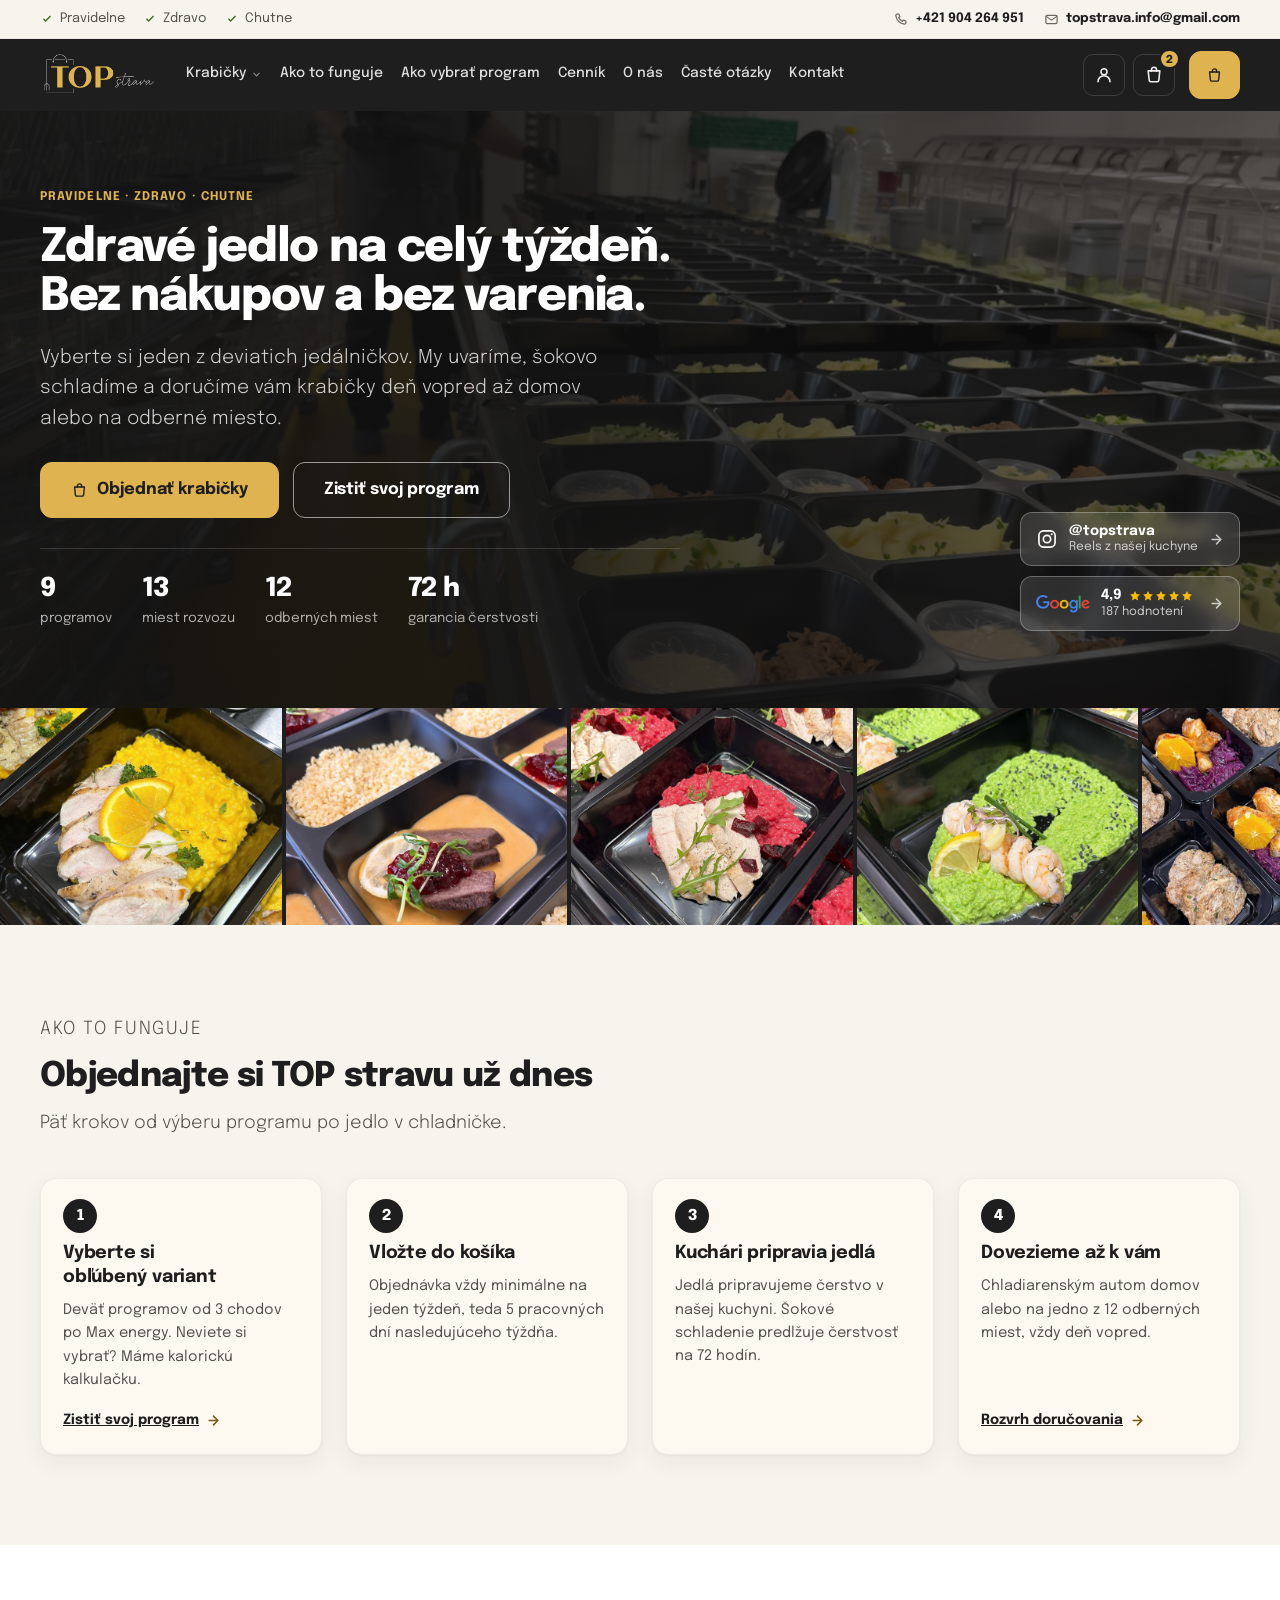
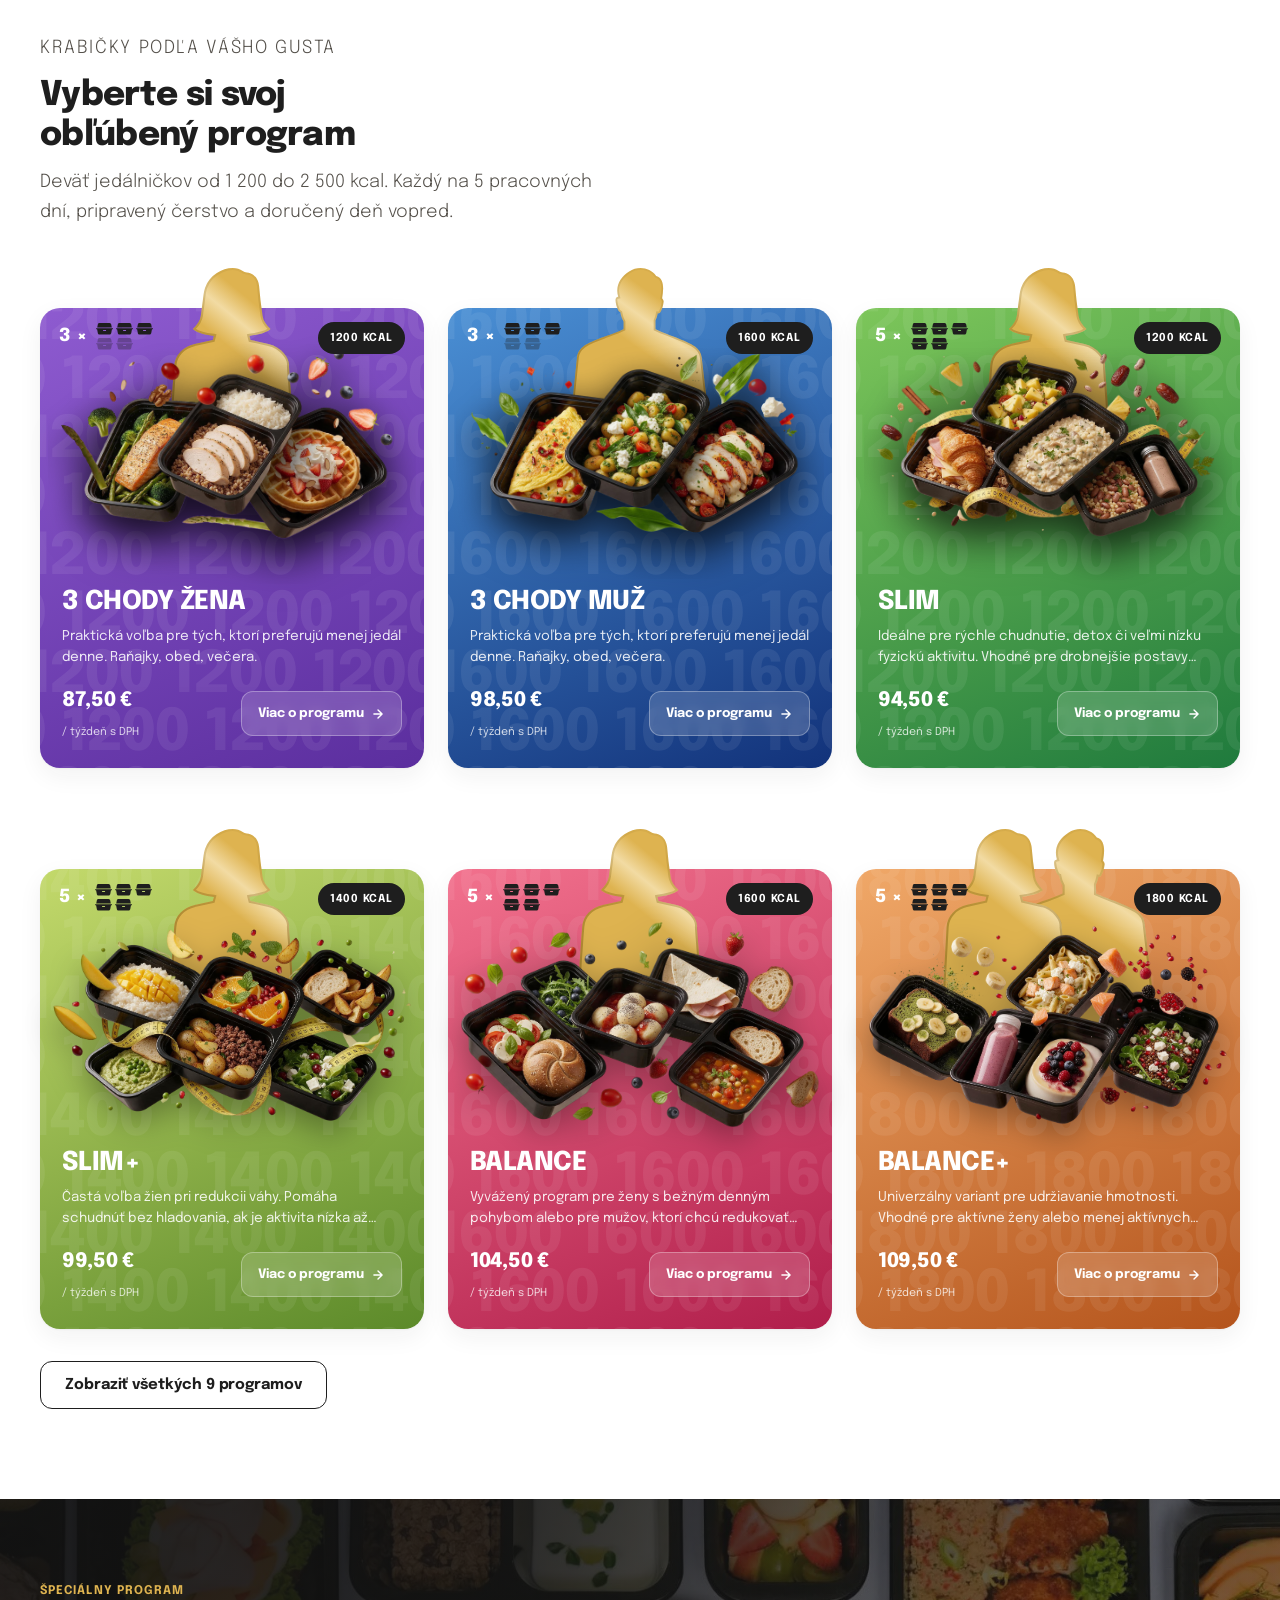
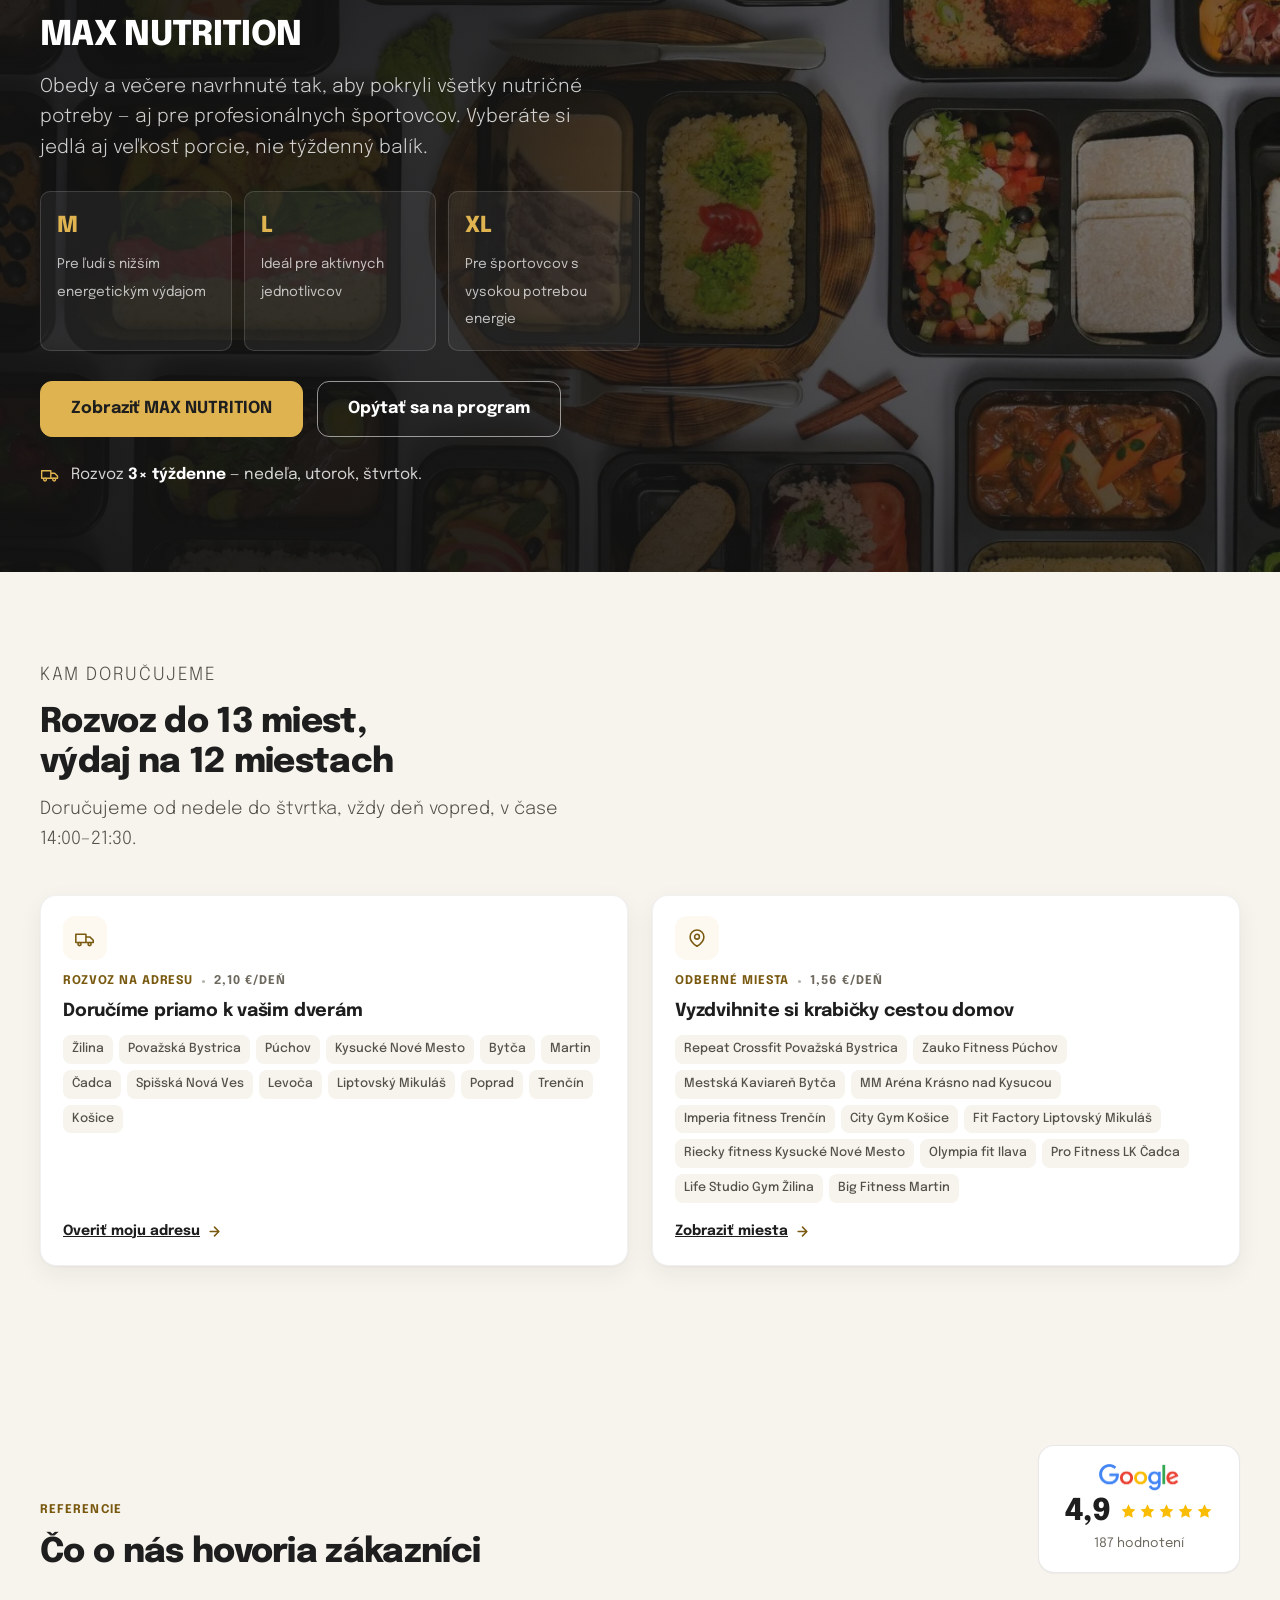
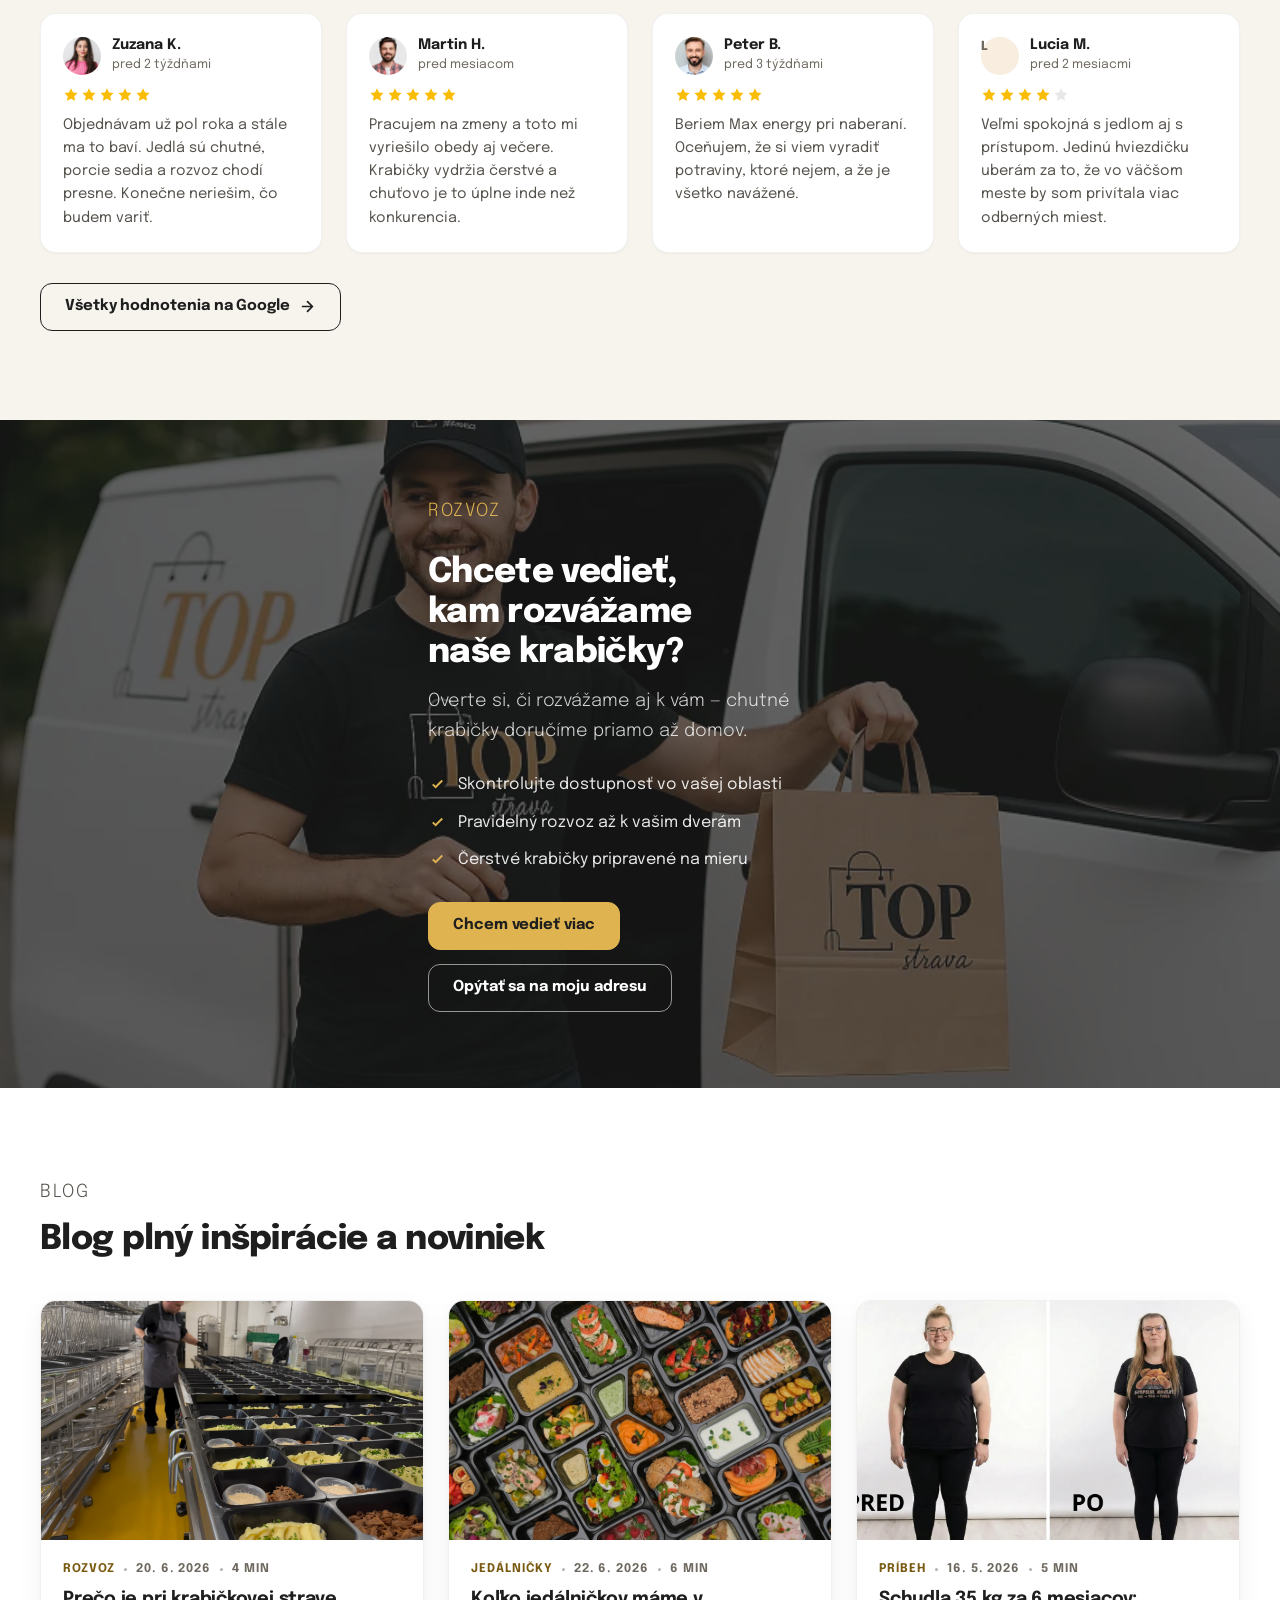
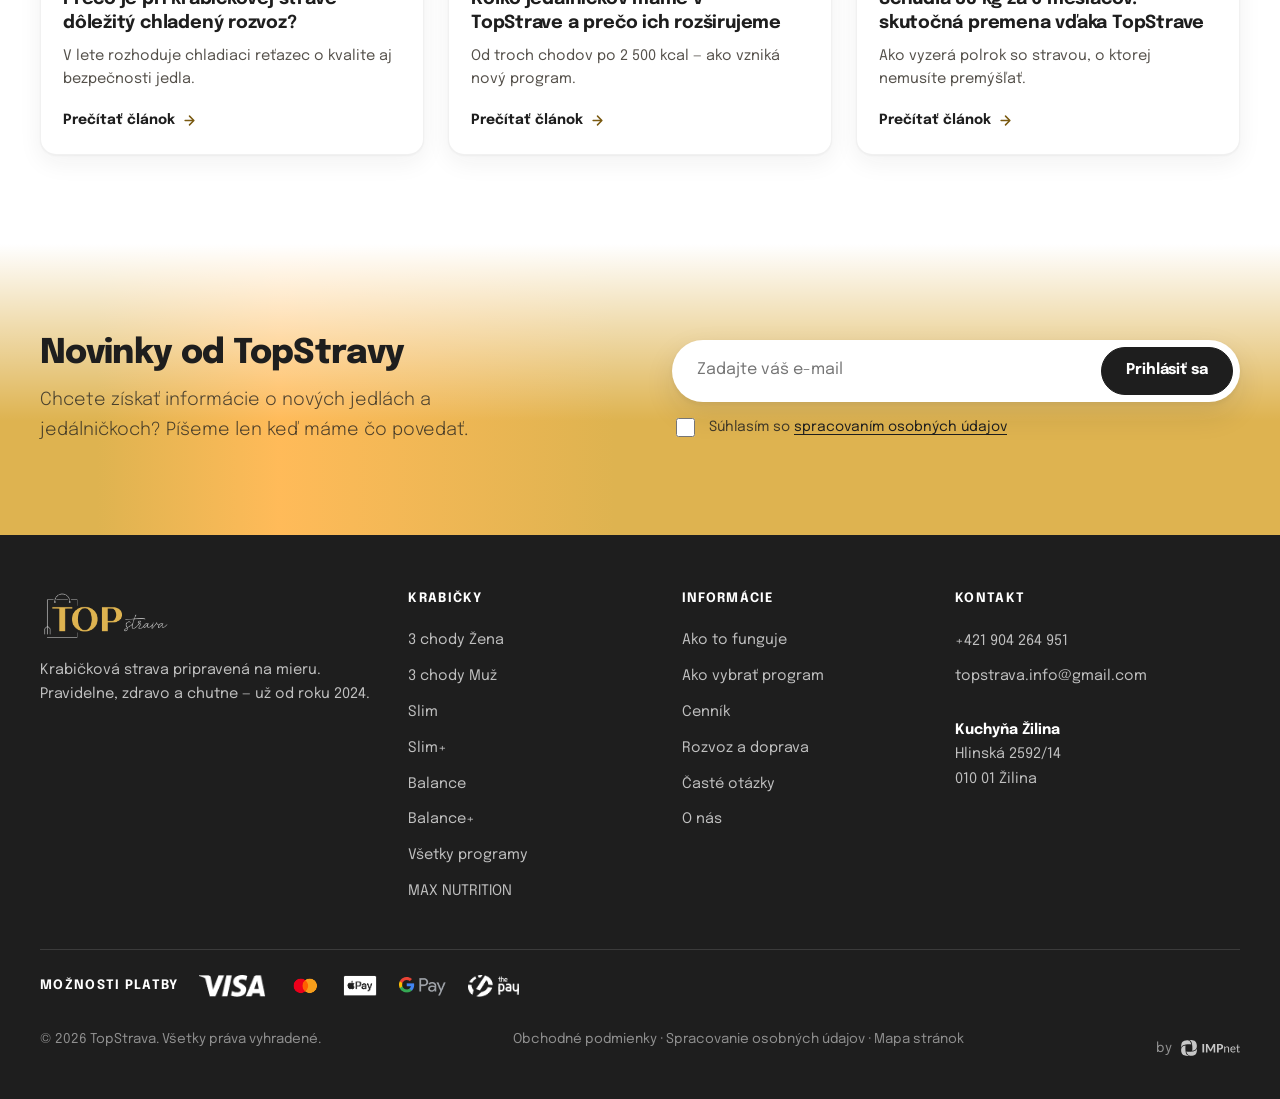
==== commit 44dc8bc8: "Novy par siluet, pas galerie pod hero, barvy v megamenu 1) zena+muz.svg vymenen za novy artboard 206" ====
--- a/index.html
+++ b/index.html
@@ -7,7 +7,7 @@
 <meta name="description" content="Krabičková strava na mieru. Deväť programov od 1 200 do 2 500 kcal, čerstvo pripravené a doručené deň vopred do 13 miest na Slovensku.">
 <link rel="preload" href="assets/fonts/epilogue-regular.woff2" as="font" type="font/woff2" crossorigin>
 <link rel="preload" href="assets/fonts/epilogue-800.woff2" as="font" type="font/woff2" crossorigin>
-<link rel="stylesheet" href="assets/css/site.css?v=d67a3506">
+<link rel="stylesheet" href="assets/css/site.css?v=5a7735e7">
 
 </head>
 <body>
@@ -51,15 +51,15 @@
                       <span class="nav__promo-go" aria-hidden="true"><svg viewBox="0 0 24 24" fill="none" stroke="currentColor" stroke-width="2.4" stroke-linecap="round" stroke-linejoin="round" aria-hidden="true"><path d="M5 12h13M12 5l7 7-7 7"/></svg></span>
                     </a>
                   </li>
-                  <li><a href="program.html?program=3-chody-zena">3 chody Žena<span>1200 kcal · 3 jedál</span></a></li>
-                  <li><a href="program.html?program=3-chody-muz">3 chody Muž<span>1600 kcal · 3 jedál</span></a></li>
-                  <li><a href="program.html?program=slim">Slim<span>1200 kcal · 5 jedál</span></a></li>
-                  <li><a href="program.html?program=slim-plus">Slim+<span>1400 kcal · 5 jedál</span></a></li>
-                  <li><a href="program.html?program=balance">Balance<span>1600 kcal · 5 jedál</span></a></li>
-                  <li><a href="program.html?program=balance-plus">Balance+<span>1800 kcal · 5 jedál</span></a></li>
-                  <li><a href="program.html?program=active-body">Active body<span>2000 kcal · 5 jedál</span></a></li>
-                  <li><a href="program.html?program=active-body-plus">Active body+<span>2200 kcal · 5 jedál</span></a></li>
-                  <li><a href="program.html?program=max-energy">Max energy<span>2500 kcal · 5 jedál</span></a></li>
+                  <li><a href="program.html?program=3-chody-zena" style="--g1:#8E5BD0;--g2:#5B2E9E">3 chody Žena<span>1200 kcal · 3 jedál</span></a></li>
+                  <li><a href="program.html?program=3-chody-muz" style="--g1:#4A8FD4;--g2:#12327A">3 chody Muž<span>1600 kcal · 3 jedál</span></a></li>
+                  <li><a href="program.html?program=slim" style="--g1:#7DC65A;--g2:#1F7A3D">Slim<span>1200 kcal · 5 jedál</span></a></li>
+                  <li><a href="program.html?program=slim-plus" style="--g1:#C3D96B;--g2:#5C8A2A">Slim+<span>1400 kcal · 5 jedál</span></a></li>
+                  <li><a href="program.html?program=balance" style="--g1:#F2718D;--g2:#B01E4B">Balance<span>1600 kcal · 5 jedál</span></a></li>
+                  <li><a href="program.html?program=balance-plus" style="--g1:#F0A868;--g2:#B4541C">Balance+<span>1800 kcal · 5 jedál</span></a></li>
+                  <li><a href="program.html?program=active-body" style="--g1:#5AC8C0;--g2:#136E74">Active body<span>2000 kcal · 5 jedál</span></a></li>
+                  <li><a href="program.html?program=active-body-plus" style="--g1:#5AA6E0;--g2:#134C8C">Active body+<span>2200 kcal · 5 jedál</span></a></li>
+                  <li><a href="program.html?program=max-energy" style="--g1:#F0563C;--g2:#9E0F1E">Max energy<span>2500 kcal · 5 jedál</span></a></li>
                 </ul>
               </div>
               <div class="nav__aside">
@@ -141,6 +141,23 @@
     </div>
   </section>
 
+  <section class="gallery" aria-label="Galéria jedál">
+    <ul class="gallery__strip">
+      <li><img src="assets/img/real-foto/kura-kurkumove-rizoto.jpg?v=6a9f221b" alt="Kurací steak s kurkumovou ryžou" loading="lazy" width="600" height="450"></li>
+      <li><img src="assets/img/real-foto/hovadzie-brusnice.jpg?v=3b88379d" alt="Hovädzie na smotane s brusnicami" loading="lazy" width="600" height="450"></li>
+      <li><img src="assets/img/real-foto/kura-cviklove-rizoto.jpg?v=8022859d" alt="Kuracie prsia s cviklovým rizotom" loading="lazy" width="600" height="450"></li>
+      <li><img src="assets/img/real-foto/krevety-hraskove-pyre.jpg?v=88333054" alt="Krevety s hráškovým pyré" loading="lazy" width="600" height="450"></li>
+      <li><img src="assets/img/real-foto/kuracie-stehno-kapusta.jpg?v=ae2714dc" alt="Pečené kuracie stehno s červenou kapustou" loading="lazy" width="600" height="450"></li>
+      <li><img src="assets/img/real-foto/ranajkovy-box.jpg?v=484b470b" alt="Raňajkový box so šunkou a vajcom" loading="lazy" width="600" height="450"></li>
+      <li><img src="assets/img/real-foto/hovadzie-kuskus-fazulky.jpg?v=b79a82fb" alt="Hovädzie s kuskusom a fazuľkami" loading="lazy" width="600" height="450"></li>
+      <li><img src="assets/img/real-foto/kura-slanina-fazulky.jpg?v=797d3423" alt="Kuracie so slaninovými fazuľkami" loading="lazy" width="600" height="450"></li>
+      <li><img src="assets/img/real-foto/makovnik-visne.jpg?v=74ac5366" alt="Makovník s višňami" loading="lazy" width="600" height="450"></li>
+      <li><img src="assets/img/real-foto/kuchyna-vydaj.jpg?v=5f0227bf" alt="Výdaj krabičiek v našej kuchyni" loading="lazy" width="600" height="450"></li>
+      <li><img src="assets/img/real-foto/knedlicky-jahody.jpg?v=7804f84d" alt="Tvarohové knedličky s jahodovou omáčkou" loading="lazy" width="600" height="450"></li>
+      <li><img src="assets/img/real-foto/kura-ryzove-rezance.jpg?v=5b04916e" alt="Kuracie s ryžovými rezancami" loading="lazy" width="600" height="450"></li>
+    </ul>
+  </section>
+
   <section class="section section--tint">
     <div class="container">
       <div class="section-head">
@@ -285,7 +302,7 @@
            style="--g1:#F0A868;--g2:#B4541C">
           <span class="pcard__plate" aria-hidden="true"><span class="pcard__wm"><span>1800 1800 1800 1800 1800 </span><span class="is-off">1800 1800 1800 1800 1800 </span><span>1800 1800 1800 1800 1800 </span><span class="is-off">1800 1800 1800 1800 1800 </span><span>1800 1800 1800 1800 1800 </span><span class="is-off">1800 1800 1800 1800 1800 </span><span>1800 1800 1800 1800 1800 </span><span class="is-off">1800 1800 1800 1800 1800 </span><span>1800 1800 1800 1800 1800 </span></span></span>
           <div class="pcard__art">
-            <img class="pcard__figure" src="assets/img/programy_karty/zena+muz.svg?v=1815041c" alt="" aria-hidden="true" loading="lazy">
+            <img class="pcard__figure pcard__figure--pair" src="assets/img/programy_karty/zena+muz.svg?v=94b75930" alt="" aria-hidden="true" loading="lazy">
             <img class="pcard__food" src="assets/img/programy_karty/balance+.png?v=0805db19" alt="Balance+ — ukážka jedál" loading="lazy">
             <p class="pcard__meals"><b>5 ×</b><span class="pcard__boxes"><span class="pcard__box is-on"><svg viewBox="0 0 21 15" fill="currentColor" aria-hidden="true"><path d="M19.3108 5.5035L1.8864 5.50698C1.71683 5.50698 1.65389 5.48432 1.50879 5.47212L2.29373 1.49572C2.48429 0.53867 3.42832 0 4.37934 0L16.449 0.00348653C17.657 -0.026149 18.4611 0.852458 18.6692 1.99255L19.3108 5.50524V5.5035Z"/><path d="M16.5663 14.1117H4.2414C3.32534 14.1117 2.45124 13.4475 2.28341 12.5741L1.32015 7.59189C1.00547 7.5762 0.67331 7.63373 0.363877 7.564C0.0981497 7.50298 -0.00849087 7.2659 0.000250159 7.01835C0.00724299 6.84228 0.13661 6.53198 0.423316 6.53198H20.4088C20.72 6.53198 20.8389 6.87541 20.8336 7.07588C20.8249 7.33389 20.6553 7.58666 20.3686 7.5884L19.5015 7.59189L18.6571 12.1715C18.4666 13.2035 17.7271 14.11 16.568 14.11L16.5663 14.1117ZM11.7849 9.69253C12.1485 9.69253 12.3618 9.43278 12.3461 9.15037C12.3304 8.86796 12.1258 8.64308 11.8199 8.64308H9.00876C8.68359 8.64308 8.46856 8.90806 8.4843 9.20964C8.49653 9.45893 8.70807 9.68904 9.0175 9.68904H11.7867L11.7849 9.69253Z"/></svg></span><span class="pcard__box is-on"><svg viewBox="0 0 21 15" fill="currentColor" aria-hidden="true"><path d="M19.3108 5.5035L1.8864 5.50698C1.71683 5.50698 1.65389 5.48432 1.50879 5.47212L2.29373 1.49572C2.48429 0.53867 3.42832 0 4.37934 0L16.449 0.00348653C17.657 -0.026149 18.4611 0.852458 18.6692 1.99255L19.3108 5.50524V5.5035Z"/><path d="M16.5663 14.1117H4.2414C3.32534 14.1117 2.45124 13.4475 2.28341 12.5741L1.32015 7.59189C1.00547 7.5762 0.67331 7.63373 0.363877 7.564C0.0981497 7.50298 -0.00849087 7.2659 0.000250159 7.01835C0.00724299 6.84228 0.13661 6.53198 0.423316 6.53198H20.4088C20.72 6.53198 20.8389 6.87541 20.8336 7.07588C20.8249 7.33389 20.6553 7.58666 20.3686 7.5884L19.5015 7.59189L18.6571 12.1715C18.4666 13.2035 17.7271 14.11 16.568 14.11L16.5663 14.1117ZM11.7849 9.69253C12.1485 9.69253 12.3618 9.43278 12.3461 9.15037C12.3304 8.86796 12.1258 8.64308 11.8199 8.64308H9.00876C8.68359 8.64308 8.46856 8.90806 8.4843 9.20964C8.49653 9.45893 8.70807 9.68904 9.0175 9.68904H11.7867L11.7849 9.69253Z"/></svg></span><span class="pcard__box is-on"><svg viewBox="0 0 21 15" fill="currentColor" aria-hidden="true"><path d="M19.3108 5.5035L1.8864 5.50698C1.71683 5.50698 1.65389 5.48432 1.50879 5.47212L2.29373 1.49572C2.48429 0.53867 3.42832 0 4.37934 0L16.449 0.00348653C17.657 -0.026149 18.4611 0.852458 18.6692 1.99255L19.3108 5.50524V5.5035Z"/><path d="M16.5663 14.1117H4.2414C3.32534 14.1117 2.45124 13.4475 2.28341 12.5741L1.32015 7.59189C1.00547 7.5762 0.67331 7.63373 0.363877 7.564C0.0981497 7.50298 -0.00849087 7.2659 0.000250159 7.01835C0.00724299 6.84228 0.13661 6.53198 0.423316 6.53198H20.4088C20.72 6.53198 20.8389 6.87541 20.8336 7.07588C20.8249 7.33389 20.6553 7.58666 20.3686 7.5884L19.5015 7.59189L18.6571 12.1715C18.4666 13.2035 17.7271 14.11 16.568 14.11L16.5663 14.1117ZM11.7849 9.69253C12.1485 9.69253 12.3618 9.43278 12.3461 9.15037C12.3304 8.86796 12.1258 8.64308 11.8199 8.64308H9.00876C8.68359 8.64308 8.46856 8.90806 8.4843 9.20964C8.49653 9.45893 8.70807 9.68904 9.0175 9.68904H11.7867L11.7849 9.69253Z"/></svg></span><span class="pcard__box is-on"><svg viewBox="0 0 21 15" fill="currentColor" aria-hidden="true"><path d="M19.3108 5.5035L1.8864 5.50698C1.71683 5.50698 1.65389 5.48432 1.50879 5.47212L2.29373 1.49572C2.48429 0.53867 3.42832 0 4.37934 0L16.449 0.00348653C17.657 -0.026149 18.4611 0.852458 18.6692 1.99255L19.3108 5.50524V5.5035Z"/><path d="M16.5663 14.1117H4.2414C3.32534 14.1117 2.45124 13.4475 2.28341 12.5741L1.32015 7.59189C1.00547 7.5762 0.67331 7.63373 0.363877 7.564C0.0981497 7.50298 -0.00849087 7.2659 0.000250159 7.01835C0.00724299 6.84228 0.13661 6.53198 0.423316 6.53198H20.4088C20.72 6.53198 20.8389 6.87541 20.8336 7.07588C20.8249 7.33389 20.6553 7.58666 20.3686 7.5884L19.5015 7.59189L18.6571 12.1715C18.4666 13.2035 17.7271 14.11 16.568 14.11L16.5663 14.1117ZM11.7849 9.69253C12.1485 9.69253 12.3618 9.43278 12.3461 9.15037C12.3304 8.86796 12.1258 8.64308 11.8199 8.64308H9.00876C8.68359 8.64308 8.46856 8.90806 8.4843 9.20964C8.49653 9.45893 8.70807 9.68904 9.0175 9.68904H11.7867L11.7849 9.69253Z"/></svg></span><span class="pcard__box is-on"><svg viewBox="0 0 21 15" fill="currentColor" aria-hidden="true"><path d="M19.3108 5.5035L1.8864 5.50698C1.71683 5.50698 1.65389 5.48432 1.50879 5.47212L2.29373 1.49572C2.48429 0.53867 3.42832 0 4.37934 0L16.449 0.00348653C17.657 -0.026149 18.4611 0.852458 18.6692 1.99255L19.3108 5.50524V5.5035Z"/><path d="M16.5663 14.1117H4.2414C3.32534 14.1117 2.45124 13.4475 2.28341 12.5741L1.32015 7.59189C1.00547 7.5762 0.67331 7.63373 0.363877 7.564C0.0981497 7.50298 -0.00849087 7.2659 0.000250159 7.01835C0.00724299 6.84228 0.13661 6.53198 0.423316 6.53198H20.4088C20.72 6.53198 20.8389 6.87541 20.8336 7.07588C20.8249 7.33389 20.6553 7.58666 20.3686 7.5884L19.5015 7.59189L18.6571 12.1715C18.4666 13.2035 17.7271 14.11 16.568 14.11L16.5663 14.1117ZM11.7849 9.69253C12.1485 9.69253 12.3618 9.43278 12.3461 9.15037C12.3304 8.86796 12.1258 8.64308 11.8199 8.64308H9.00876C8.68359 8.64308 8.46856 8.90806 8.4843 9.20964C8.49653 9.45893 8.70807 9.68904 9.0175 9.68904H11.7867L11.7849 9.69253Z"/></svg></span></span></p>
             <p class="pcard__kcal">1800 kcal</p>
@@ -608,7 +625,7 @@
     </div>
   </footer>
 
-<script src="assets/js/site.js?v=d67a3506"></script>
+<script src="assets/js/site.js?v=5a7735e7"></script>
 
 </body>
 </html>
--- a/assets/css/site.css
+++ b/assets/css/site.css
@@ -1203,6 +1203,12 @@
   position:absolute;top:-8cqw;left:50%;translate:-50% 0;
   height:42cqw;width:auto;pointer-events:none;
 }
+/* The pair's woman is drawn at coordinates identical to woman.svg, on a taller
+   artboard (217 units vs her 153) whose extra length is body meant to vanish
+   behind the food. Matching apparent size therefore means matching PIXELS PER
+   UNIT, not overall height: 42 x 217/153. Anchoring to the previous pair
+   artboard (161) instead left the heads about 5% small. */
+.pcard__figure--pair{height:59.5cqw;}
 /* Boxed on all four sides with object-fit rather than sized by width alone.
    The source cut-outs do not share an aspect ratio (some are 16:9, some
    1.55:1), so a percentage width let the taller ones run down over the
@@ -1622,3 +1628,41 @@
 @media(max-width:720px){
   .pinpop,.pinpop.is-below{transform:none;}
 }
+
+/* ---------- 26. GALLERY STRIP ----------
+   Full-bleed band of food photography under the hero. Scrolls sideways instead
+   of wrapping, so adding photos costs length in the strip, never height on the
+   page. Snap points make the drag land cleanly; on a trackpad or touch it is
+   an ordinary horizontal scroll, so no JS is involved. */
+.gallery{background:var(--ink);padding:0;}
+.gallery__strip{
+  display:flex;gap:4px;list-style:none;margin:0;padding:0;
+  overflow-x:auto;overscroll-behavior-x:contain;
+  scroll-snap-type:x proximity;
+  /* the scrollbar would cut across the photos on a dark band */
+  scrollbar-width:none;
+}
+.gallery__strip::-webkit-scrollbar{display:none;}
+.gallery__strip li{flex:none;scroll-snap-align:start;}
+.gallery__strip img{
+  display:block;width:clamp(190px,22vw,300px);height:clamp(150px,17vw,225px);
+  object-fit:cover;
+  transition:transform 400ms var(--ease),filter 400ms ease;
+}
+/* a touch of restraint at rest so the band reads as one texture, full colour
+   on hover so a photo can still be looked at */
+.gallery__strip img{filter:saturate(.92);}
+.gallery__strip li:hover img{transform:scale(1.04);filter:saturate(1.06);}
+@media(prefers-reduced-motion:reduce){
+  .gallery__strip{scroll-snap-type:none;}
+  .gallery__strip li:hover img{transform:none;}
+}
+
+/* ---------- 27. PROGRAM COLOUR IN THE MEGA MENU ----------
+   The nine tiles in the Krabičky panel are the same list as the nine cards, so
+   they carry the same colour key — an inset bar rather than a tint, because a
+   filled tile would fight the promo slot above it and drop the label's
+   contrast on the paler programs. */
+.nav__progs li:not(.nav__promo) a{
+  box-shadow:inset 3px 0 0 var(--g1, transparent);
+}
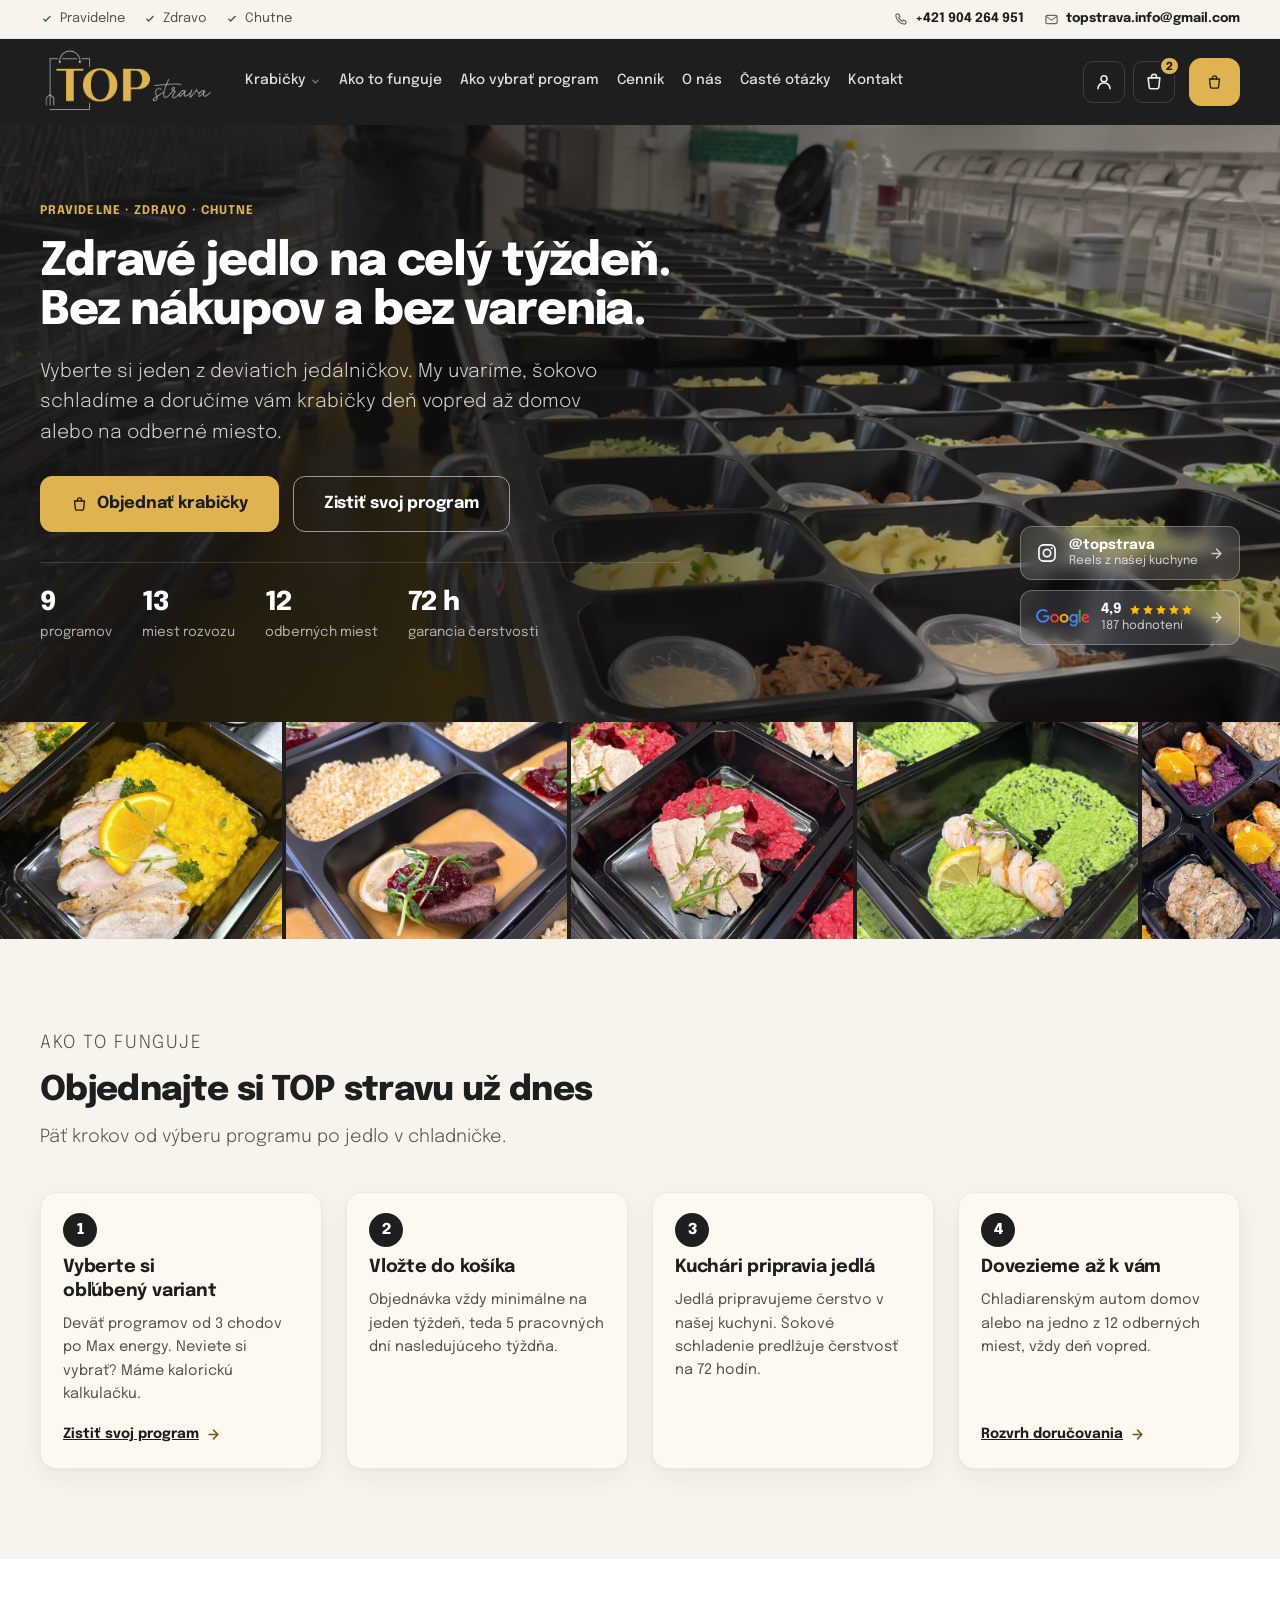
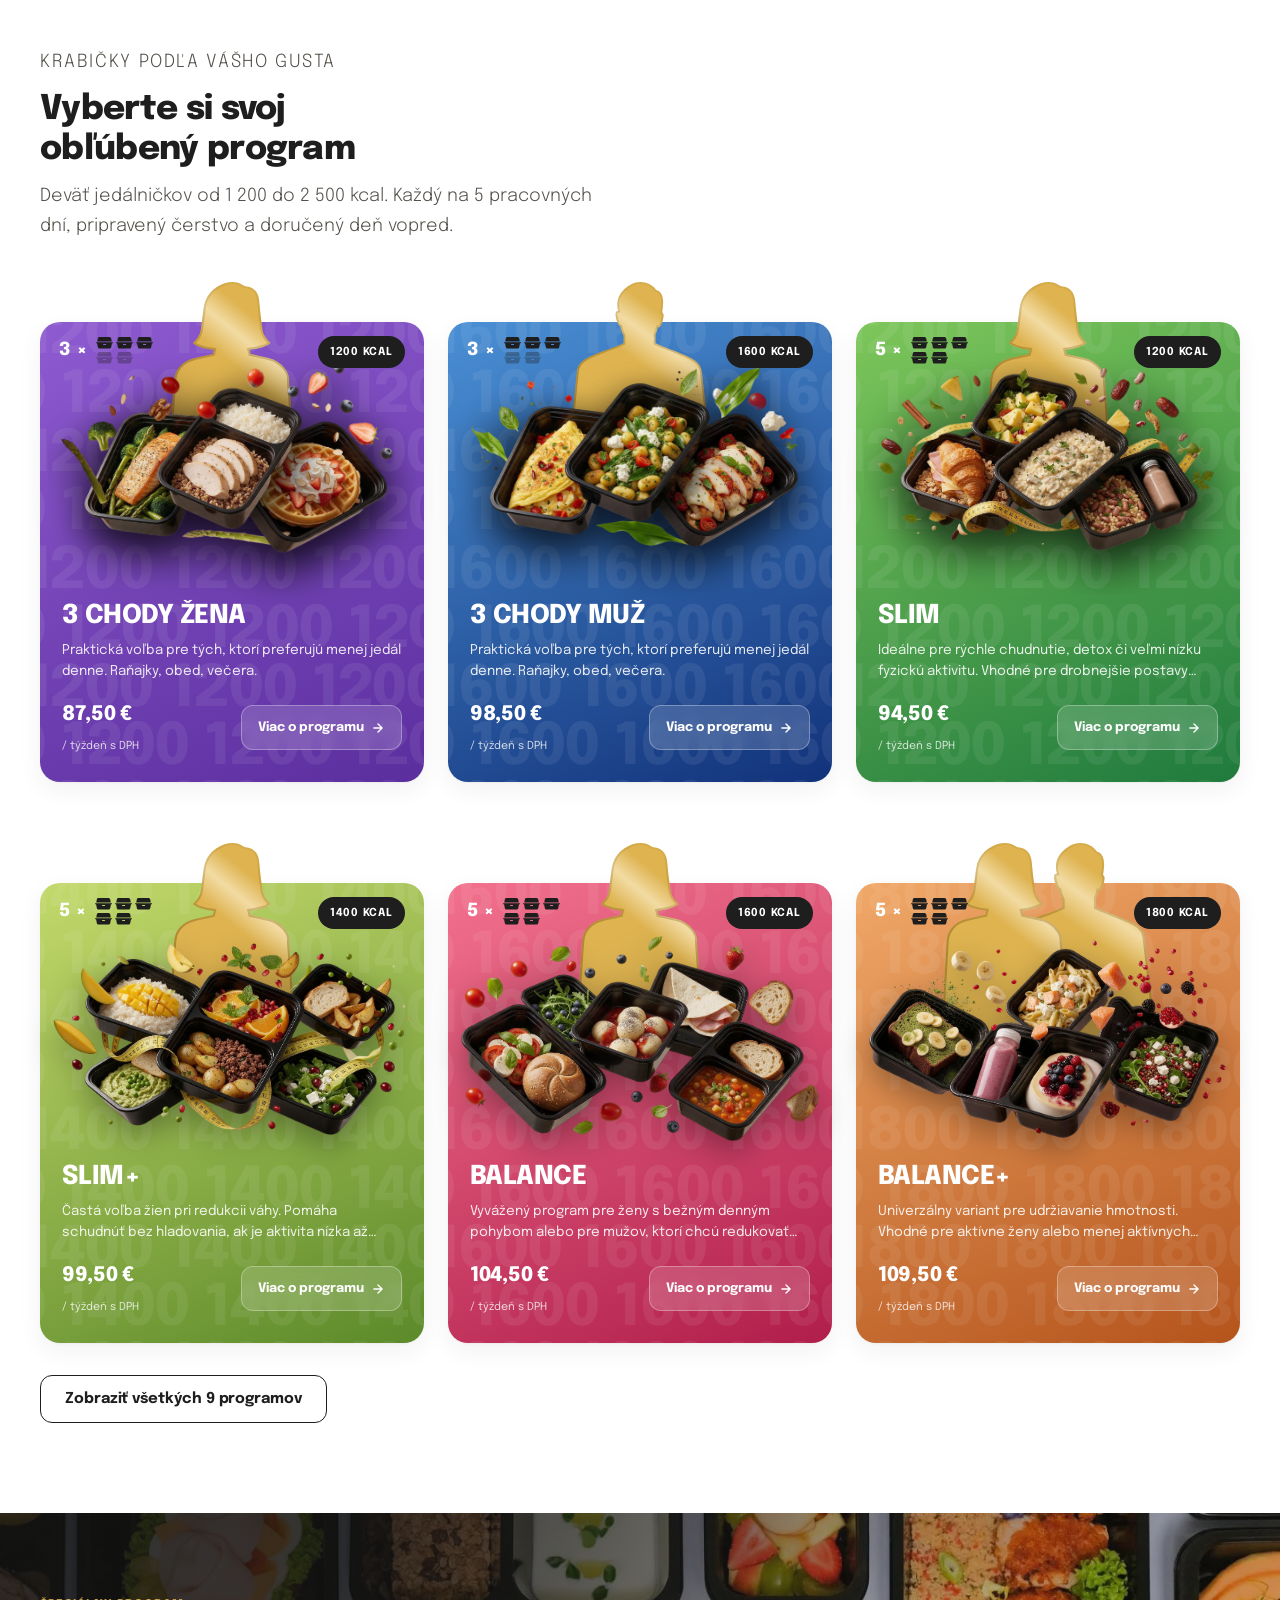
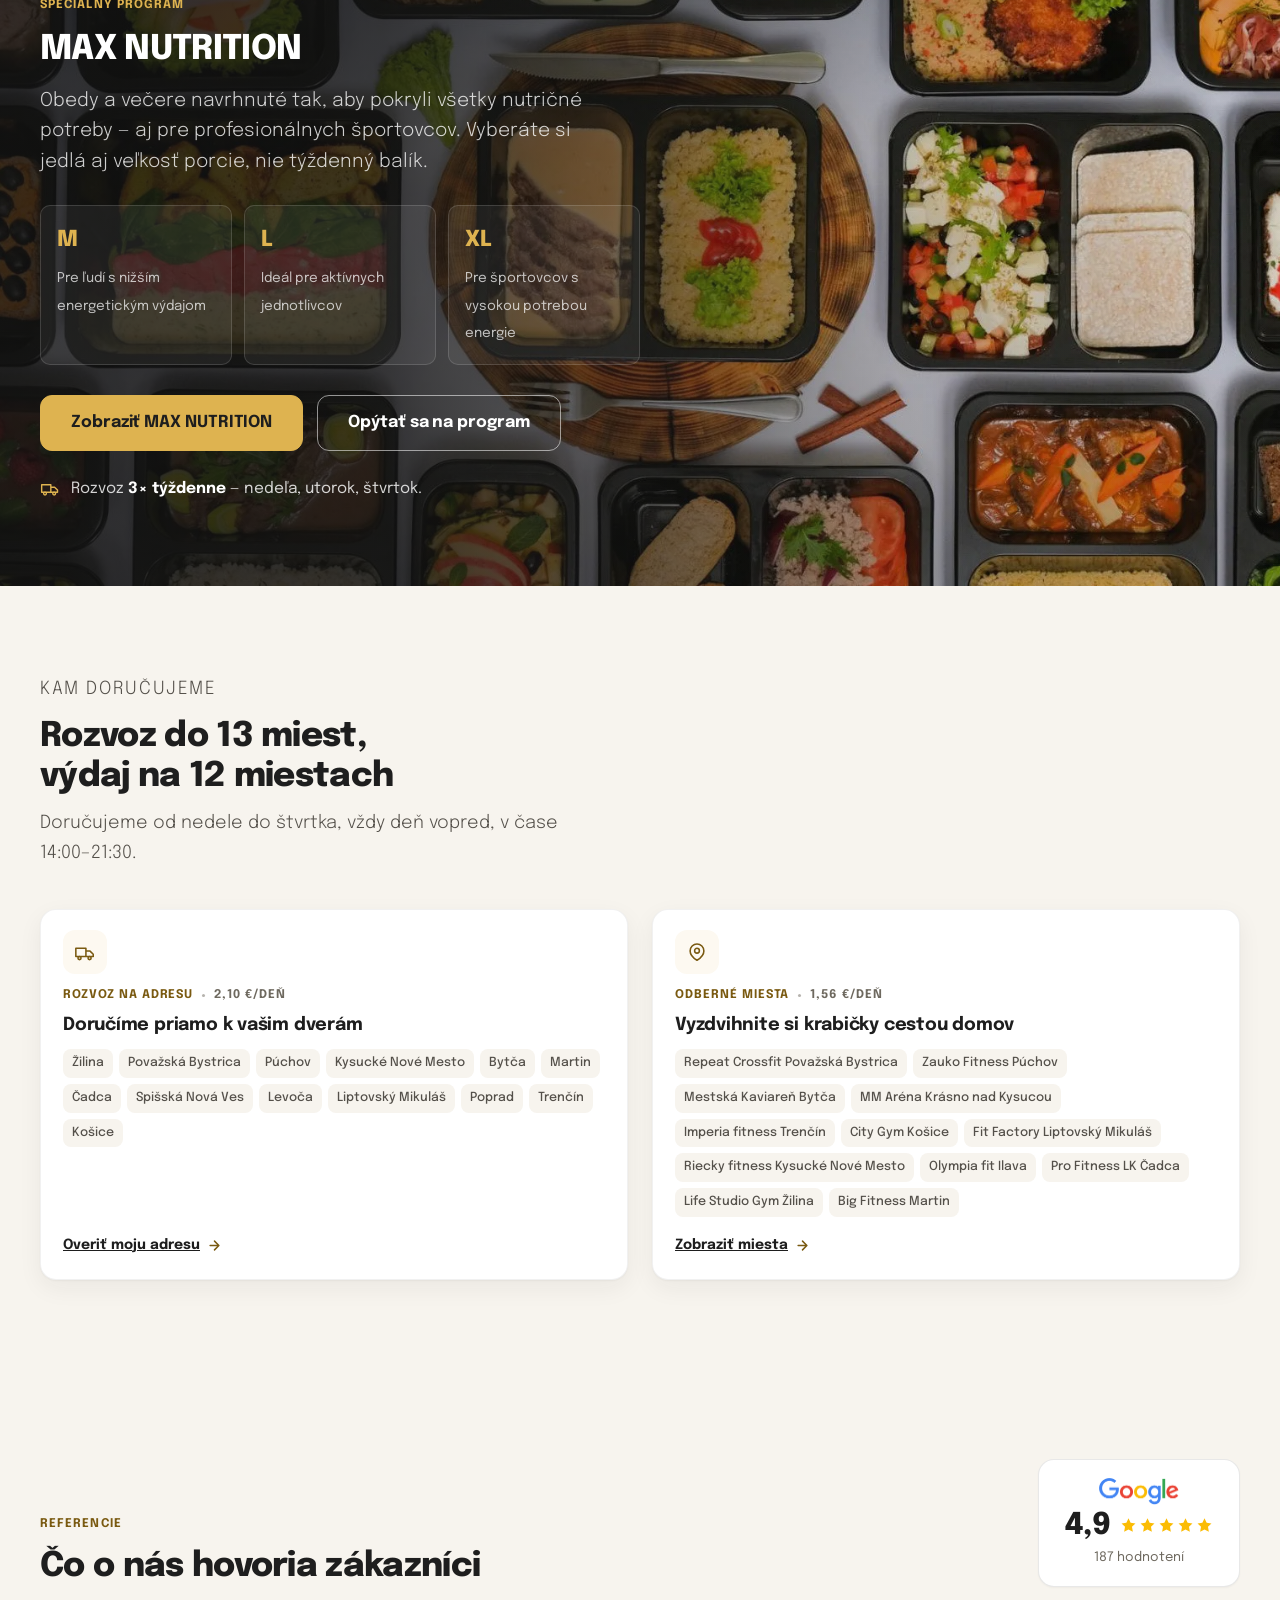
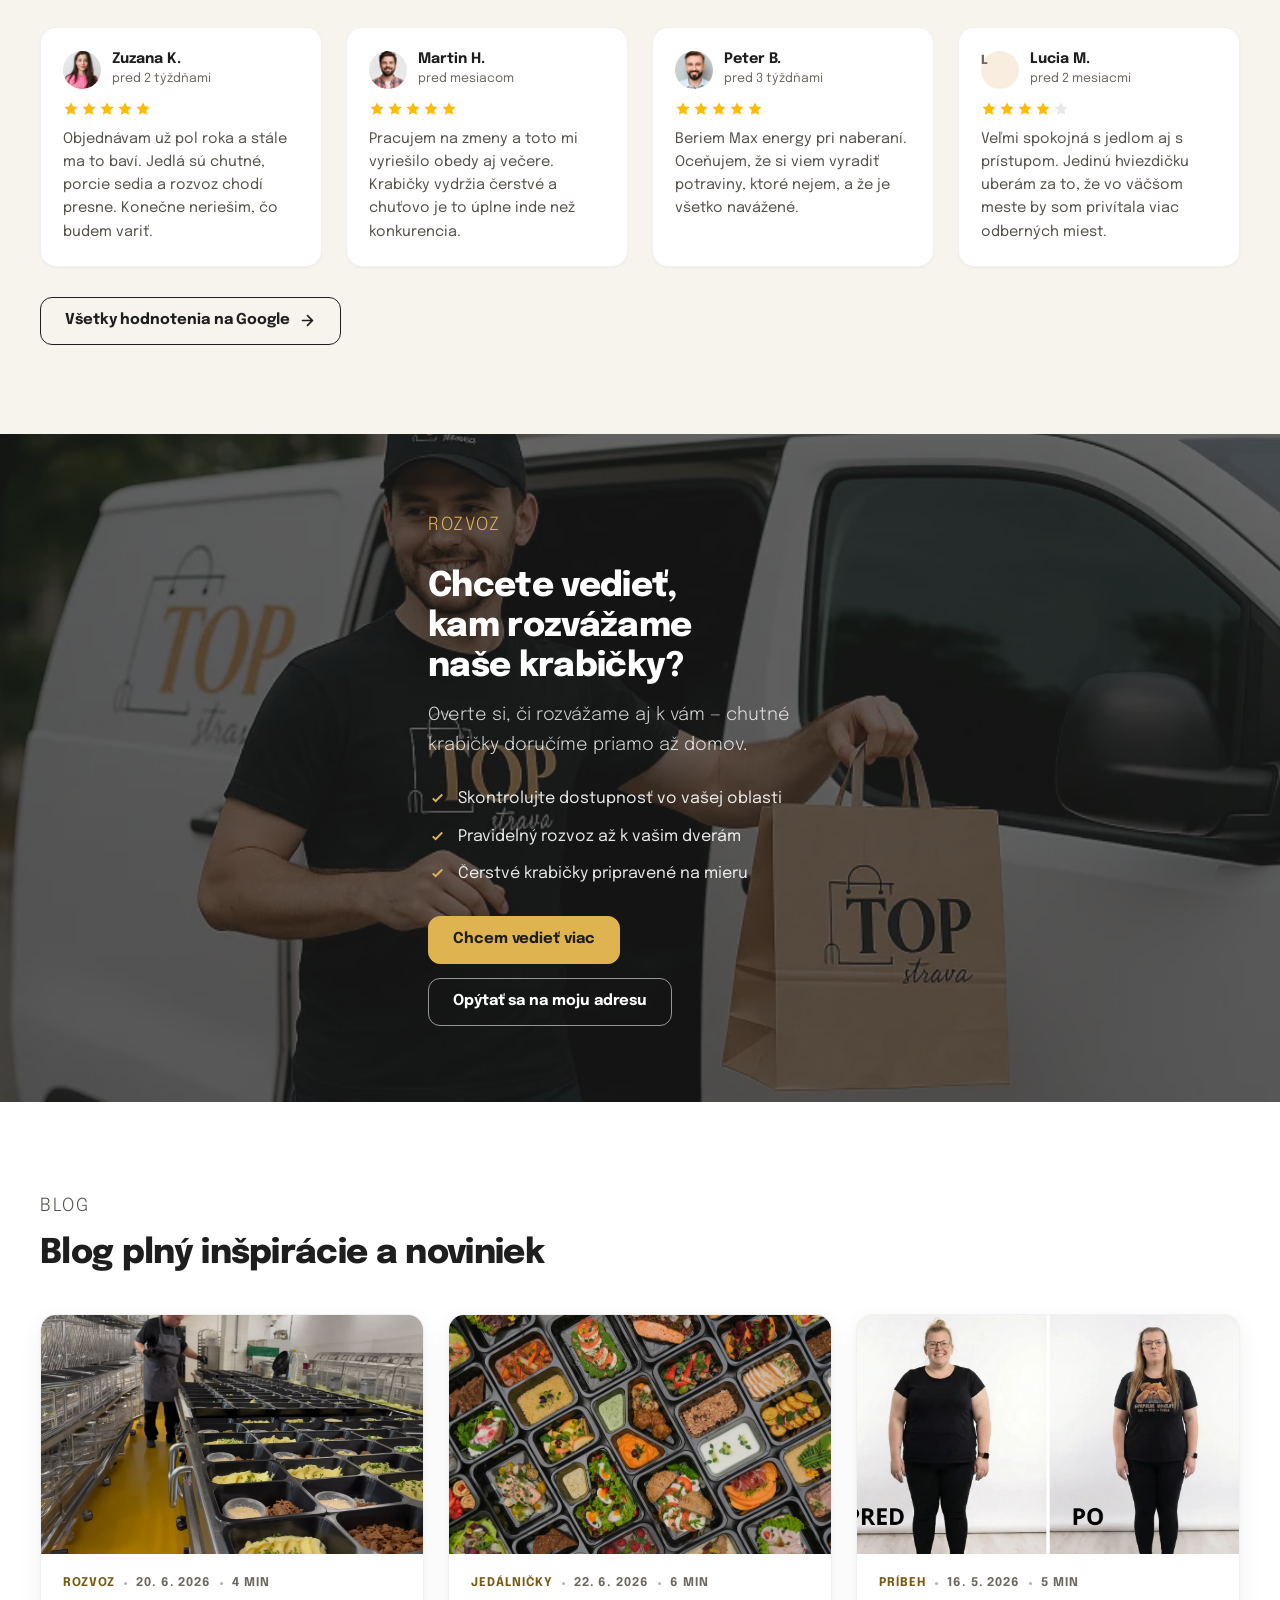
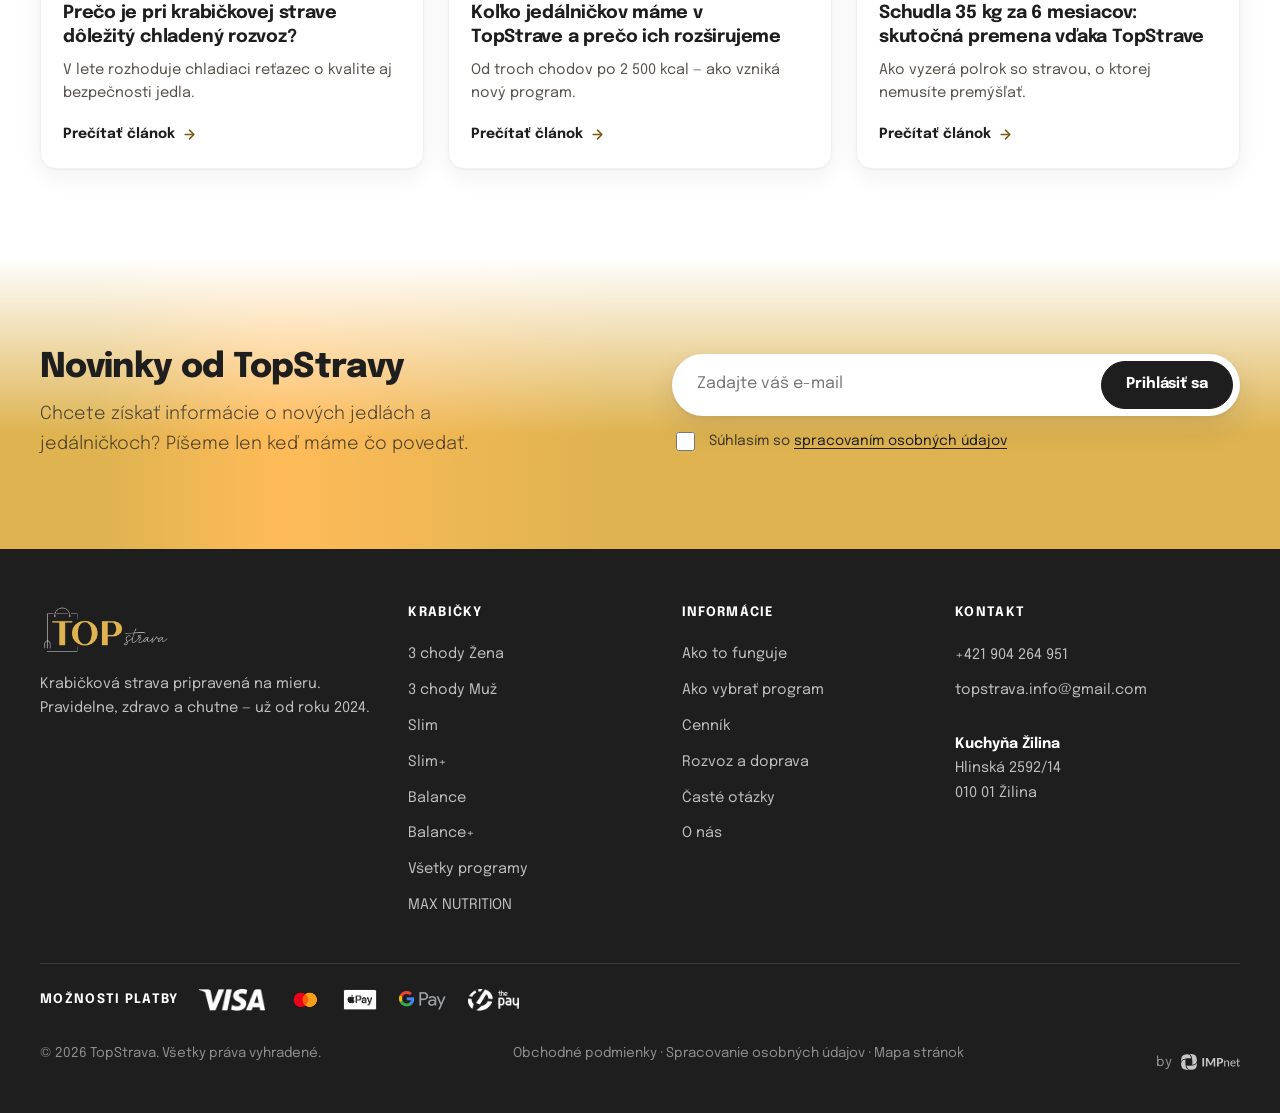
==== commit bb42b055: "Vetsi logo v hlavicce a svetlejsi scrim nad videem Logo o 50 % vetsi (118 -> 177 px, ve zmensene lis" ====
--- a/index.html
+++ b/index.html
@@ -7,7 +7,7 @@
 <meta name="description" content="Krabičková strava na mieru. Deväť programov od 1 200 do 2 500 kcal, čerstvo pripravené a doručené deň vopred do 13 miest na Slovensku.">
 <link rel="preload" href="assets/fonts/epilogue-regular.woff2" as="font" type="font/woff2" crossorigin>
 <link rel="preload" href="assets/fonts/epilogue-800.woff2" as="font" type="font/woff2" crossorigin>
-<link rel="stylesheet" href="assets/css/site.css?v=5a7735e7">
+<link rel="stylesheet" href="assets/css/site.css?v=ab5c6783">
 
 </head>
 <body>
@@ -625,7 +625,7 @@
     </div>
   </footer>
 
-<script src="assets/js/site.js?v=5a7735e7"></script>
+<script src="assets/js/site.js?v=ab5c6783"></script>
 
 </body>
 </html>
--- a/assets/css/site.css
+++ b/assets/css/site.css
@@ -66,8 +66,10 @@
   --container-pad:clamp(20px, 4vw, 40px);
   --measure:68ch;
   --topbar-h:38px;
-  --header-h:72px;
-  --header-h-stuck:60px;
+  /* grown with the logo: a 70px mark needs more than a 72px bar or it
+     touches both edges */
+  --header-h:86px;
+  --header-h-stuck:72px;
 
   /* motion */
   --dur:200ms;
@@ -283,17 +285,20 @@
    dark backgrounds. No white plate behind it: on white the gold loses contrast
    and the white parts of the mark vanish completely. */
 .masthead__logo img{
-  width:118px;height:auto;
+  width:177px;height:auto;
   transition:width var(--dur) ease;
 }
 .nav{margin-right:auto;}
-.nav__list{display:flex;gap:26px;list-style:none;margin:0;padding:0;align-items:center;}
+/* 18, not 26: the 50%-larger logo takes 59px more of a bar whose container
+   is capped at 1320, so the nav had to give the space back — otherwise the
+   actions ate into the right padding and the CTA sat 1px from the edge. */
+.nav__list{display:flex;gap:18px;list-style:none;margin:0;padding:0;align-items:center;}
 /* static, so the mega menu below resolves against .masthead__inner (the
    container) instead of the narrow <li> it hangs off */
 .nav__list > li{position:static;}
 .nav__link{
   display:flex;align-items:center;gap:5px;
-  padding:8px 0;font-size:15px;font-weight:500;
+  padding:8px 0;font-size:14.5px;font-weight:500;
   color:rgba(255,255,255,.86);text-decoration:none;white-space:nowrap;
   border-bottom:2px solid transparent;
   transition:color var(--dur) ease,border-color var(--dur) ease;
@@ -372,23 +377,28 @@
   transition:opacity var(--dur) ease;
 }
 .nav-backdrop.is-open{opacity:1;pointer-events:auto;}
-@media(min-width:981px){.nav-backdrop{display:none;}}
+@media(min-width:1151px){.nav-backdrop{display:none;}}
 
 /* stuck state — compress, don't jump */
 .masthead.is-stuck{box-shadow:var(--shadow-header);}
 .masthead.is-stuck .masthead__inner{height:var(--header-h-stuck);}
-.masthead.is-stuck .masthead__logo img{width:98px;}
+.masthead.is-stuck .masthead__logo img{width:147px;}
 
 /* 1300, not 1180: logo 118 + nav 724 + actions 321 + gaps and padding needs
    1300px, so between 1181 and 1300 the bar overflowed and the order button
    ran off the right edge — 1280x800 laptops included. */
-@media(max-width:1300px){
+/* 1360: the wider logo added ~59px to what the bar needs */
+@media(max-width:1360px){
   .nav__list{gap:18px;}
   .nav__link{font-size:14px;}
   .masthead__cta span{display:none;}
   .masthead__cta{padding:0 16px;}
 }
-@media(max-width:980px){
+/* 1150, not 980: with the 50% larger logo the seven-item bar needs about
+   1130px even with the CTA compressed to an icon. Below that the drawer is
+   the honest answer — squeezing the nav further would shrink the links past
+   a comfortable tap target. */
+@media(max-width:1150px){
   .nav{
     position:fixed;inset:var(--header-h) 0 0 auto;width:min(360px,86vw);
     background:var(--ink);padding:22px;overflow-y:auto;
@@ -1039,7 +1049,7 @@
 /* The mobile drawer is itself --ink, so an ink promo on it would be a gold
    outline and nothing else. Fill it instead — it still has to be the loudest
    thing in the panel. */
-@media(max-width:980px){
+@media(max-width:1150px){
   .nav__progs .nav__promo a{background:var(--gold);border-color:var(--gold);color:var(--ink);}
   .nav__progs .nav__promo a:hover{background:var(--gold-600);border-color:var(--gold-600);}
   .nav__progs .nav__promo .nav__promo-tag{color:rgba(30,30,30,.72);}
@@ -1070,9 +1080,15 @@
 
    1. The scrim. White text over raw video is unreadable the moment a bright
       frame comes up, so ::after lays a gradient over the clip — heaviest
-      under the text column, lightest where the picture is meant to show.
-      Worst case (a pure white frame) the text column composites to about
-      #262626, which keeps white body text above 4.5:1.
+      under the text column, then off almost entirely past the middle so the
+      food keeps its own colour instead of turning grey. The falloff is steep
+      between 52% and 70% because the copy is capped at 640px: the longest
+      line ends near 51% of the viewport, so nothing readable reaches the
+      light half. Checked against a pure white frame — the theoretical worst,
+      not just the frames this clip happens to contain — at the far end of
+      each line, where the scrim is thinnest under text: the h1 holds 4.9:1
+      (46px needs 3), the lede 5.2:1 and the 13.5px proof labels 6.9:1 (both
+      need 4.5). On the real footage the tightest point measures 4.9:1.
    2. The clip never carries meaning. It is aria-hidden and tabindex="-1",
       the poster stands in until the first frame decodes, and site.js stops
       it outright for prefers-reduced-motion. */
@@ -1087,23 +1103,30 @@
   content:"";position:absolute;inset:0;pointer-events:none;
   background:
     linear-gradient(90deg,
-      rgba(18,18,18,.90) 0%,
-      rgba(18,18,18,.84) 40%,
-      rgba(18,18,18,.60) 66%,
-      rgba(18,18,18,.44) 100%),
+      rgba(18,18,18,.82) 0%,
+      rgba(18,18,18,.78) 30%,
+      rgba(18,18,18,.52) 52%,
+      rgba(18,18,18,.18) 70%,
+      rgba(18,18,18,.06) 100%),
+    /* a whisper of vertical shading only — it seats the header against the
+       clip and the section against what follows; any more and it undoes the
+       horizontal falloff on the picture side */
     linear-gradient(180deg,
-      rgba(18,18,18,.30) 0%,
-      rgba(18,18,18,.10) 40%,
-      rgba(18,18,18,.48) 100%);
+      rgba(18,18,18,.22) 0%,
+      rgba(18,18,18,.04) 35%,
+      rgba(18,18,18,.18) 100%);
 }
 /* Stacked layouts put text over the middle of the frame, where a horizontal
-   gradient has already faded out — so the scrim turns vertical with it. */
+   gradient has already faded out — so the scrim turns vertical with it. It
+   cannot open up the way the desktop one does (the copy spans the full width
+   here, so there is no clear side to give back), but it is pulled down to the
+   readability floor rather than sitting well above it. */
 @media(max-width:900px){
   .vbg::after{
     background:linear-gradient(180deg,
-      rgba(18,18,18,.72) 0%,
-      rgba(18,18,18,.80) 45%,
-      rgba(18,18,18,.90) 100%);
+      rgba(18,18,18,.58) 0%,
+      rgba(18,18,18,.70) 45%,
+      rgba(18,18,18,.84) 100%);
   }
 }
 /* Sections hosting a .vbg must establish a stacking context and lift their
@@ -1666,3 +1689,15 @@
 .nav__progs li:not(.nav__promo) a{
   box-shadow:inset 3px 0 0 var(--g1, transparent);
 }
+
+/* The 177px logo does not fit a phone bar: 177 + the 28px gap + 142px of icon
+   buttons is 347, against 335 of content width at 375px — the cart button was
+   pushed past the padding and clipped. It steps down instead. */
+@media(max-width:760px){
+  .masthead__logo img{width:150px;}
+  .masthead.is-stuck .masthead__logo img{width:132px;}
+}
+@media(max-width:430px){
+  .masthead__logo img{width:132px;}
+  .masthead.is-stuck .masthead__logo img{width:118px;}
+}
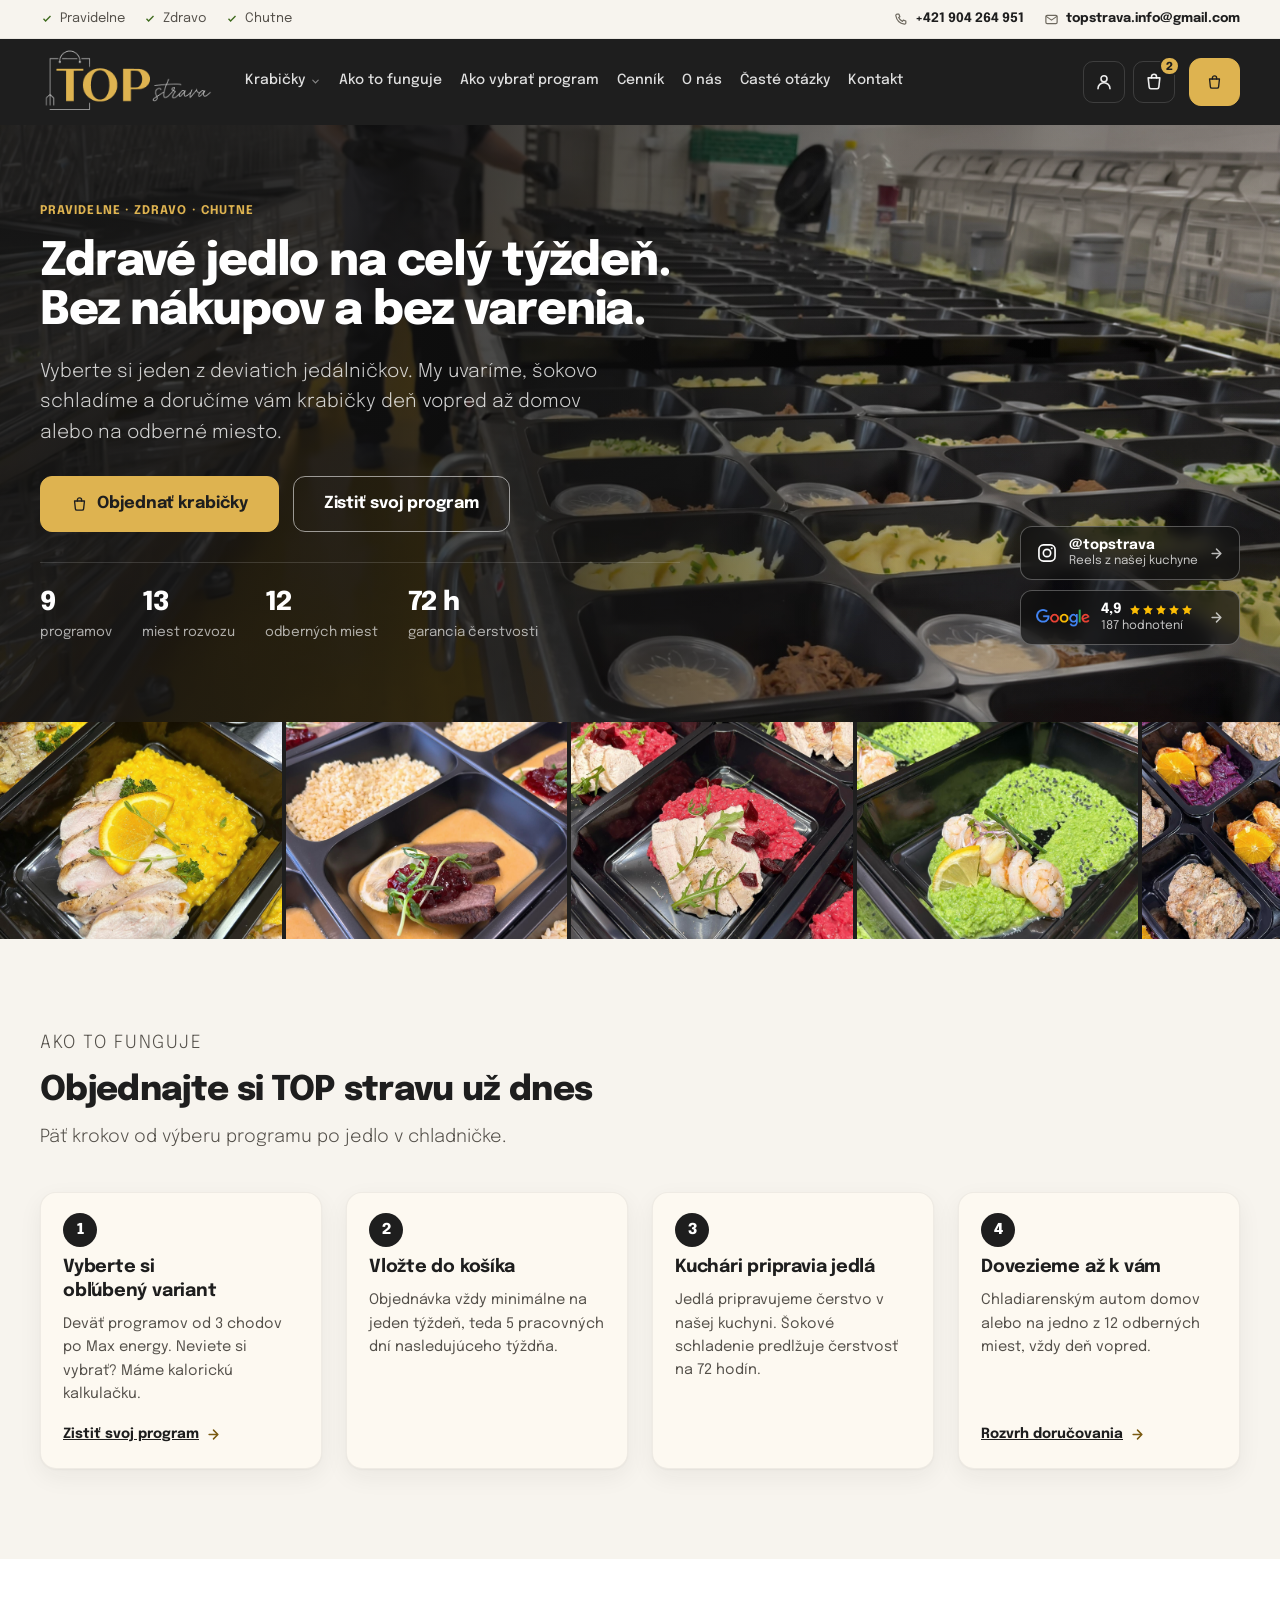
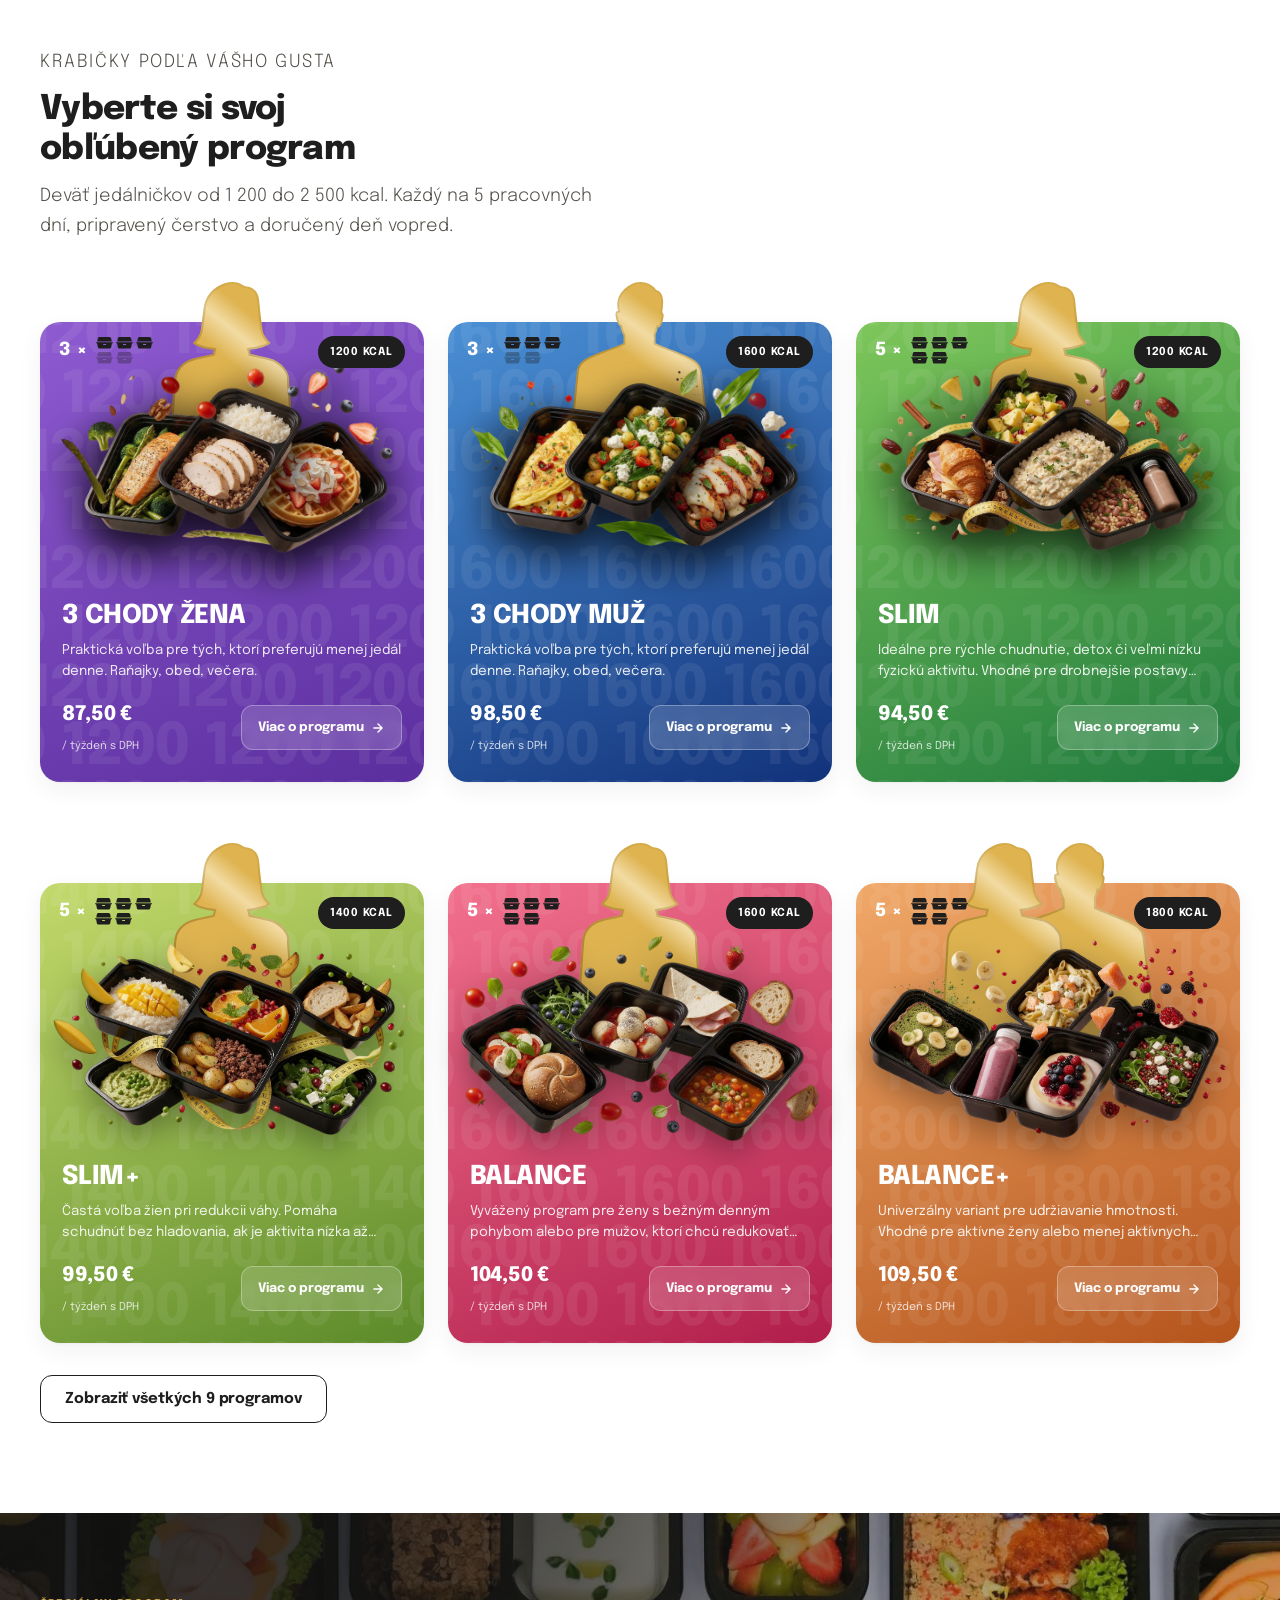
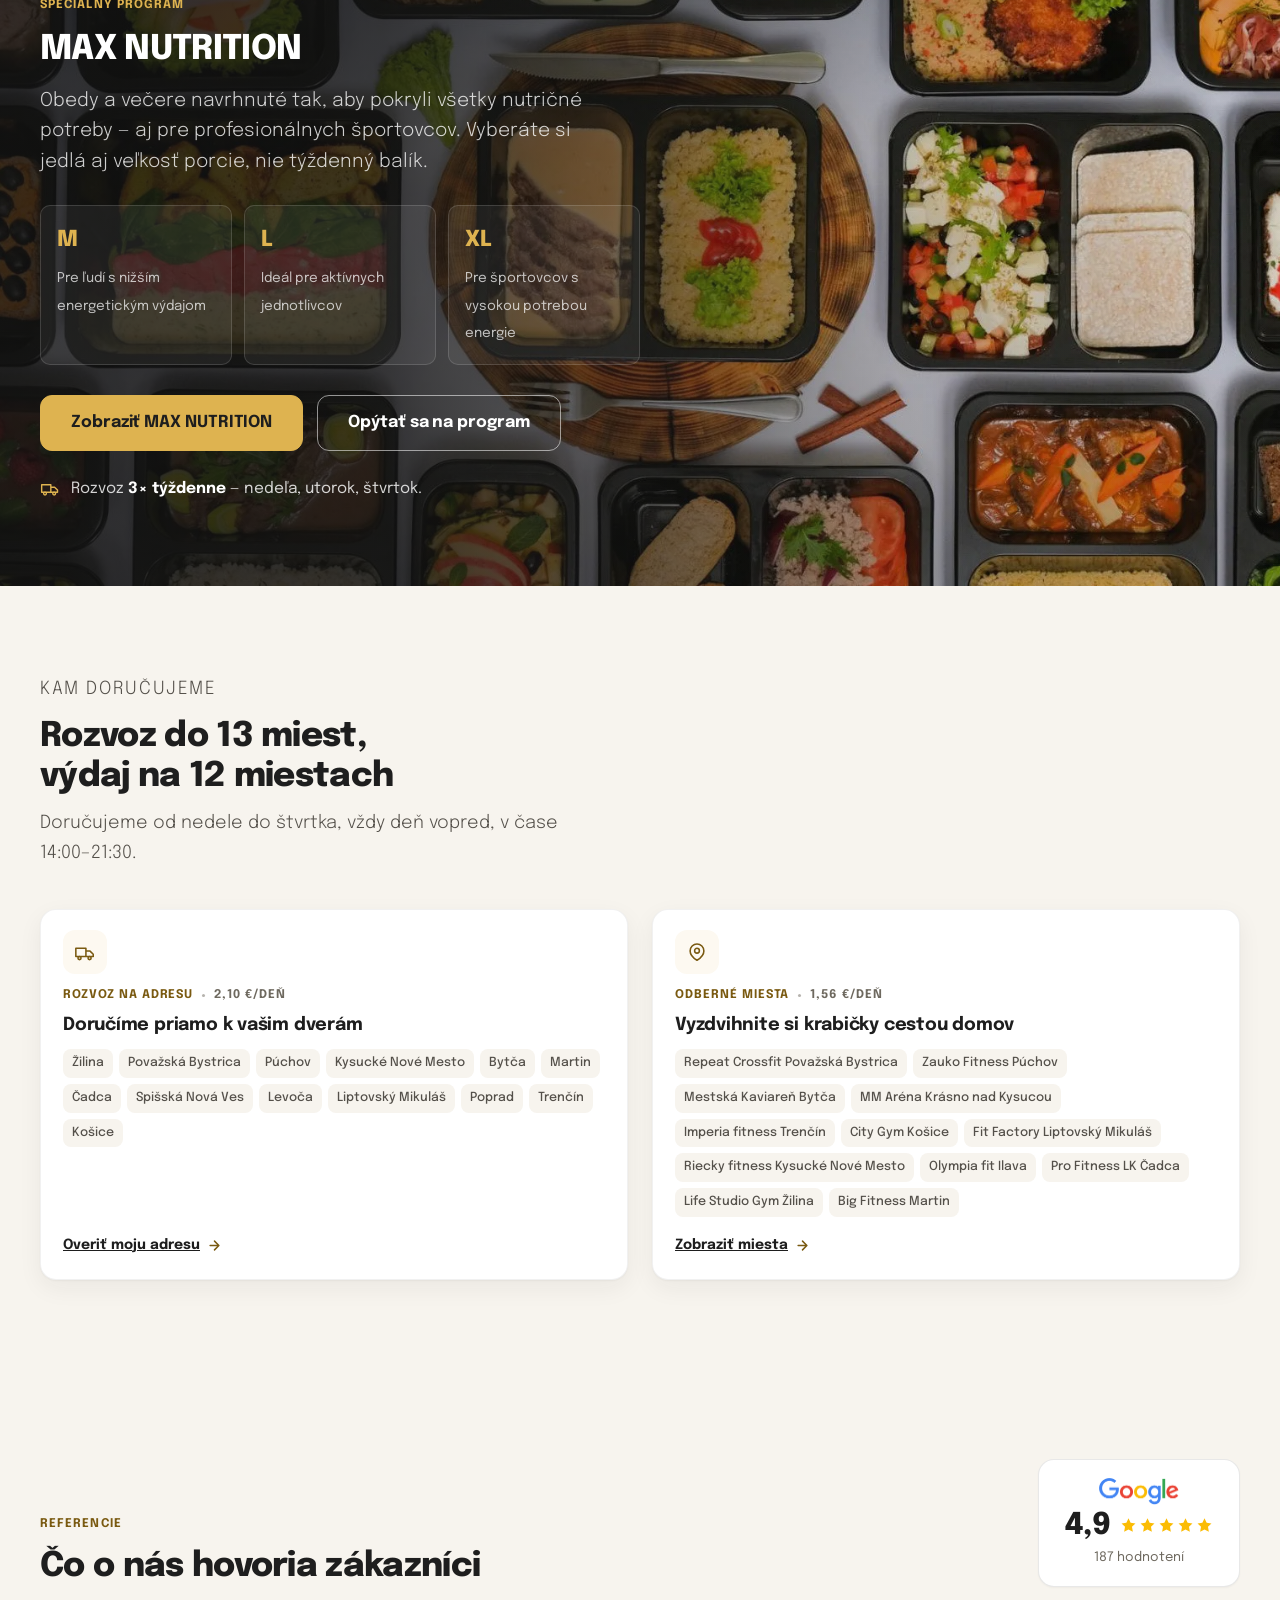
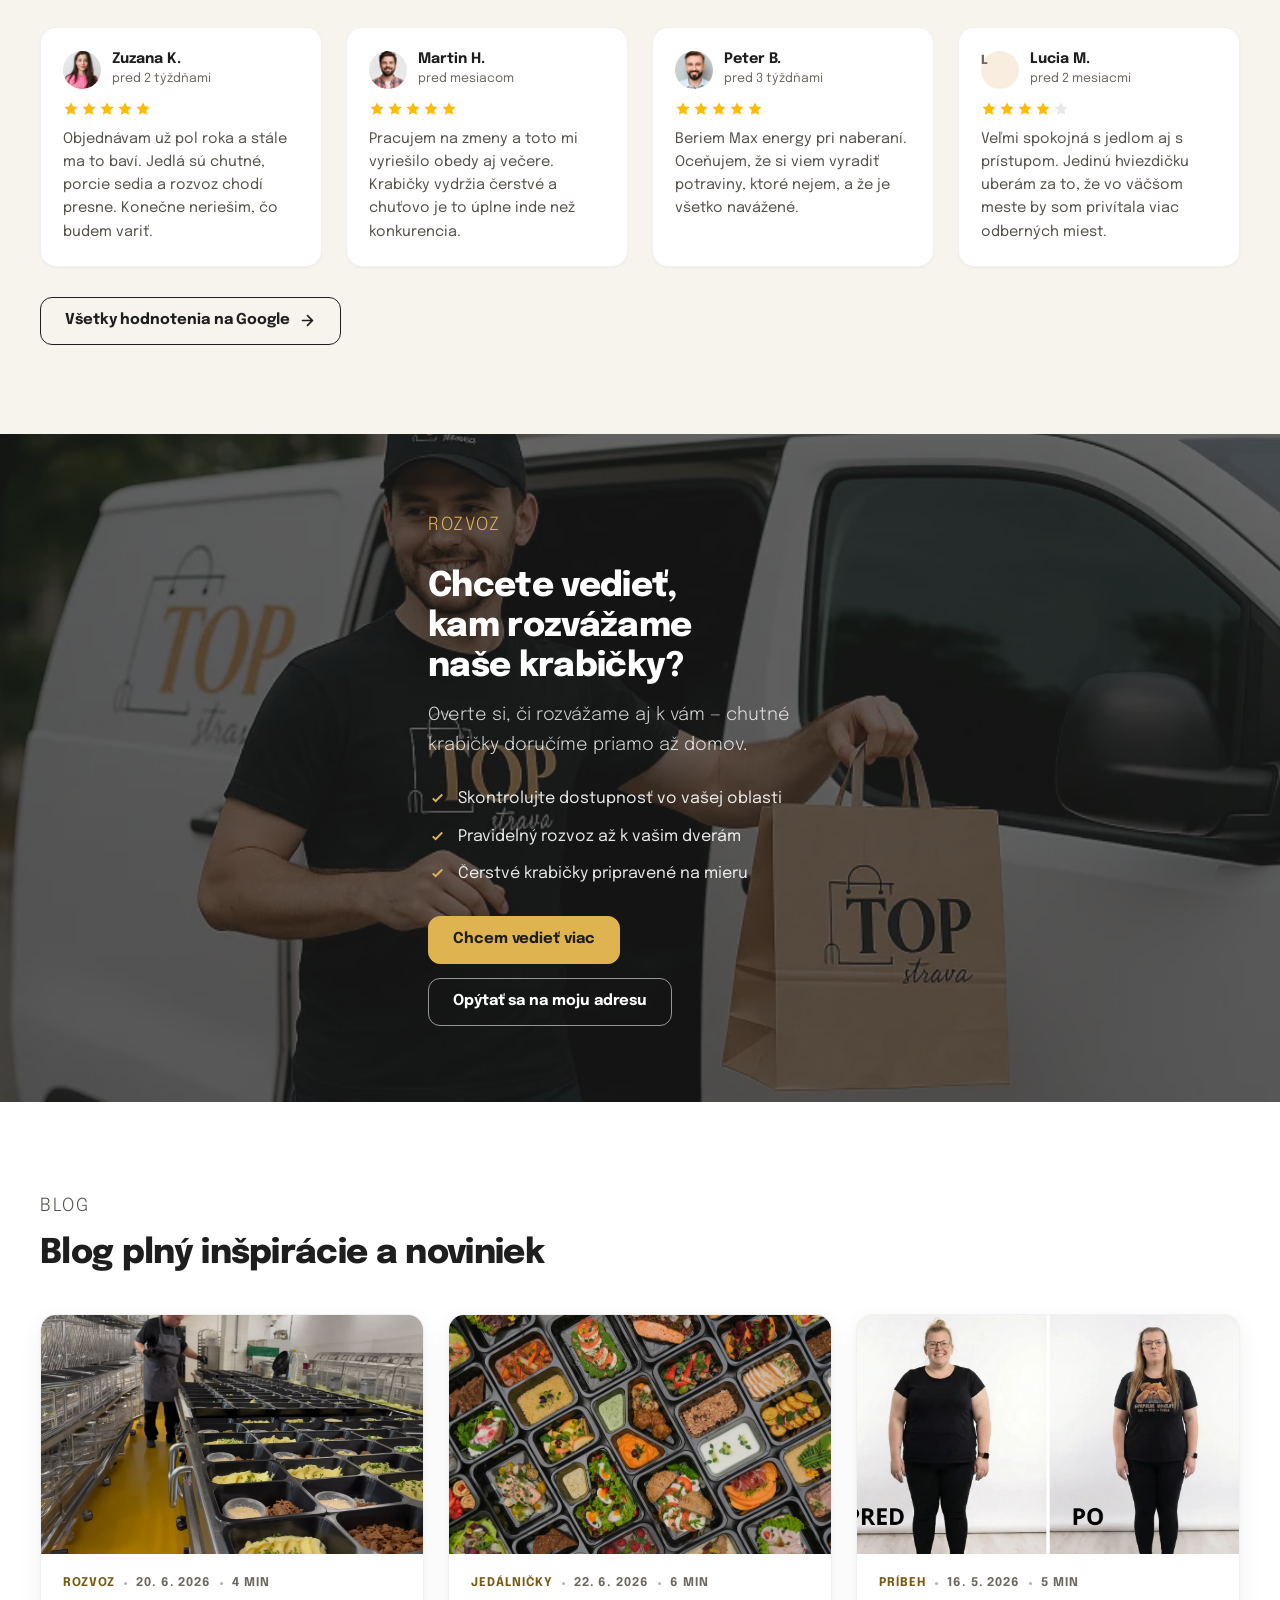
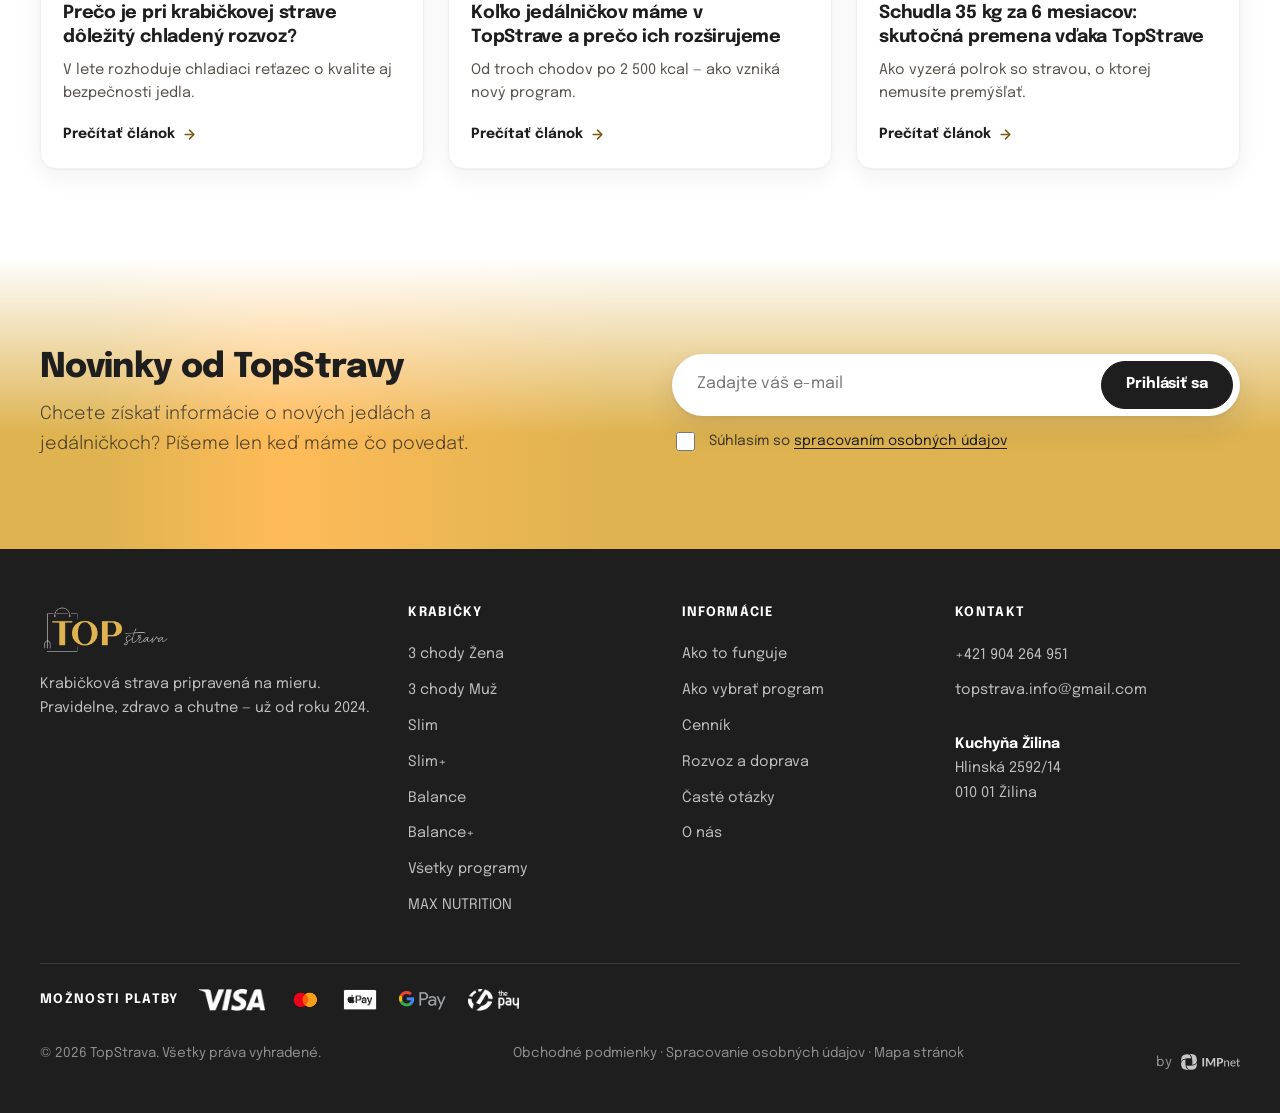
==== commit 3b722a91: "Hero video video_hero2 a tmave chipy nad nim Nova stopa je svetlejsi a barevnejsi nez predchozi a je" ====
--- a/index.html
+++ b/index.html
@@ -7,7 +7,7 @@
 <meta name="description" content="Krabičková strava na mieru. Deväť programov od 1 200 do 2 500 kcal, čerstvo pripravené a doručené deň vopred do 13 miest na Slovensku.">
 <link rel="preload" href="assets/fonts/epilogue-regular.woff2" as="font" type="font/woff2" crossorigin>
 <link rel="preload" href="assets/fonts/epilogue-800.woff2" as="font" type="font/woff2" crossorigin>
-<link rel="stylesheet" href="assets/css/site.css?v=ab5c6783">
+<link rel="stylesheet" href="assets/css/site.css?v=62d9848d">
 
 </head>
 <body>
@@ -103,7 +103,7 @@
     <div class="vbg" aria-hidden="true">
       <video class="vbg__video" data-bgvideo autoplay muted loop playsinline
              preload="metadata" poster="assets/img/real-foto/kuchyna-vydaj.jpg?v=5f0227bf" tabindex="-1">
-        <source src="assets/video/video_hero.mp4?v=cd00f54b" type="video/mp4">
+        <source src="assets/video/video_hero2.mp4?v=55656285" type="video/mp4">
       </video>
     </div>
     <div class="container hero__grid on-dark">
@@ -625,7 +625,7 @@
     </div>
   </footer>
 
-<script src="assets/js/site.js?v=ab5c6783"></script>
+<script src="assets/js/site.js?v=62d9848d"></script>
 
 </body>
 </html>
--- a/assets/css/site.css
+++ b/assets/css/site.css
@@ -1504,16 +1504,24 @@
   right:max(var(--container-pad), calc((100% - var(--container)) / 2 + var(--container-pad)));
   display:flex;flex-direction:column;align-items:stretch;gap:10px;
 }
+/* The pill carries its own dark ground rather than a white wash. It used to
+   lighten what was behind it, which worked while the scrim kept the whole
+   hero dark — but the scrim now opens up on exactly this side, so the chips
+   land on lit food and a white wash pushed them towards white-on-white. At
+   .70 the pill survives the worst case (a pure white frame under it): the
+   14px bold line reads 8.4:1 and the 12px .75-alpha sub-line 4.8:1. */
 .hero__chip{
   display:flex;align-items:center;gap:11px;
   padding:10px 15px;border-radius:var(--r-btn);
-  background:rgba(255,255,255,.13);
+  background:rgba(18,18,18,.70);
   border:1px solid rgba(255,255,255,.28);
   -webkit-backdrop-filter:blur(8px);backdrop-filter:blur(8px);
   color:#fff;text-decoration:none;
   transition:background-color var(--dur) ease,border-color var(--dur) ease;
 }
-.hero__chip:hover{background:rgba(255,255,255,.22);border-color:rgba(255,255,255,.5);}
+/* hover goes more solid, not lighter — on a dark pill that is what reads as
+   "active", and lightening it would give back the contrast just bought */
+.hero__chip:hover{background:rgba(18,18,18,.84);border-color:rgba(255,255,255,.5);}
 .hero__chip > svg:first-child{width:22px;height:22px;flex:none;}
 /* the arrow is always the last child and always the small one */
 .hero__chip > svg:last-child{
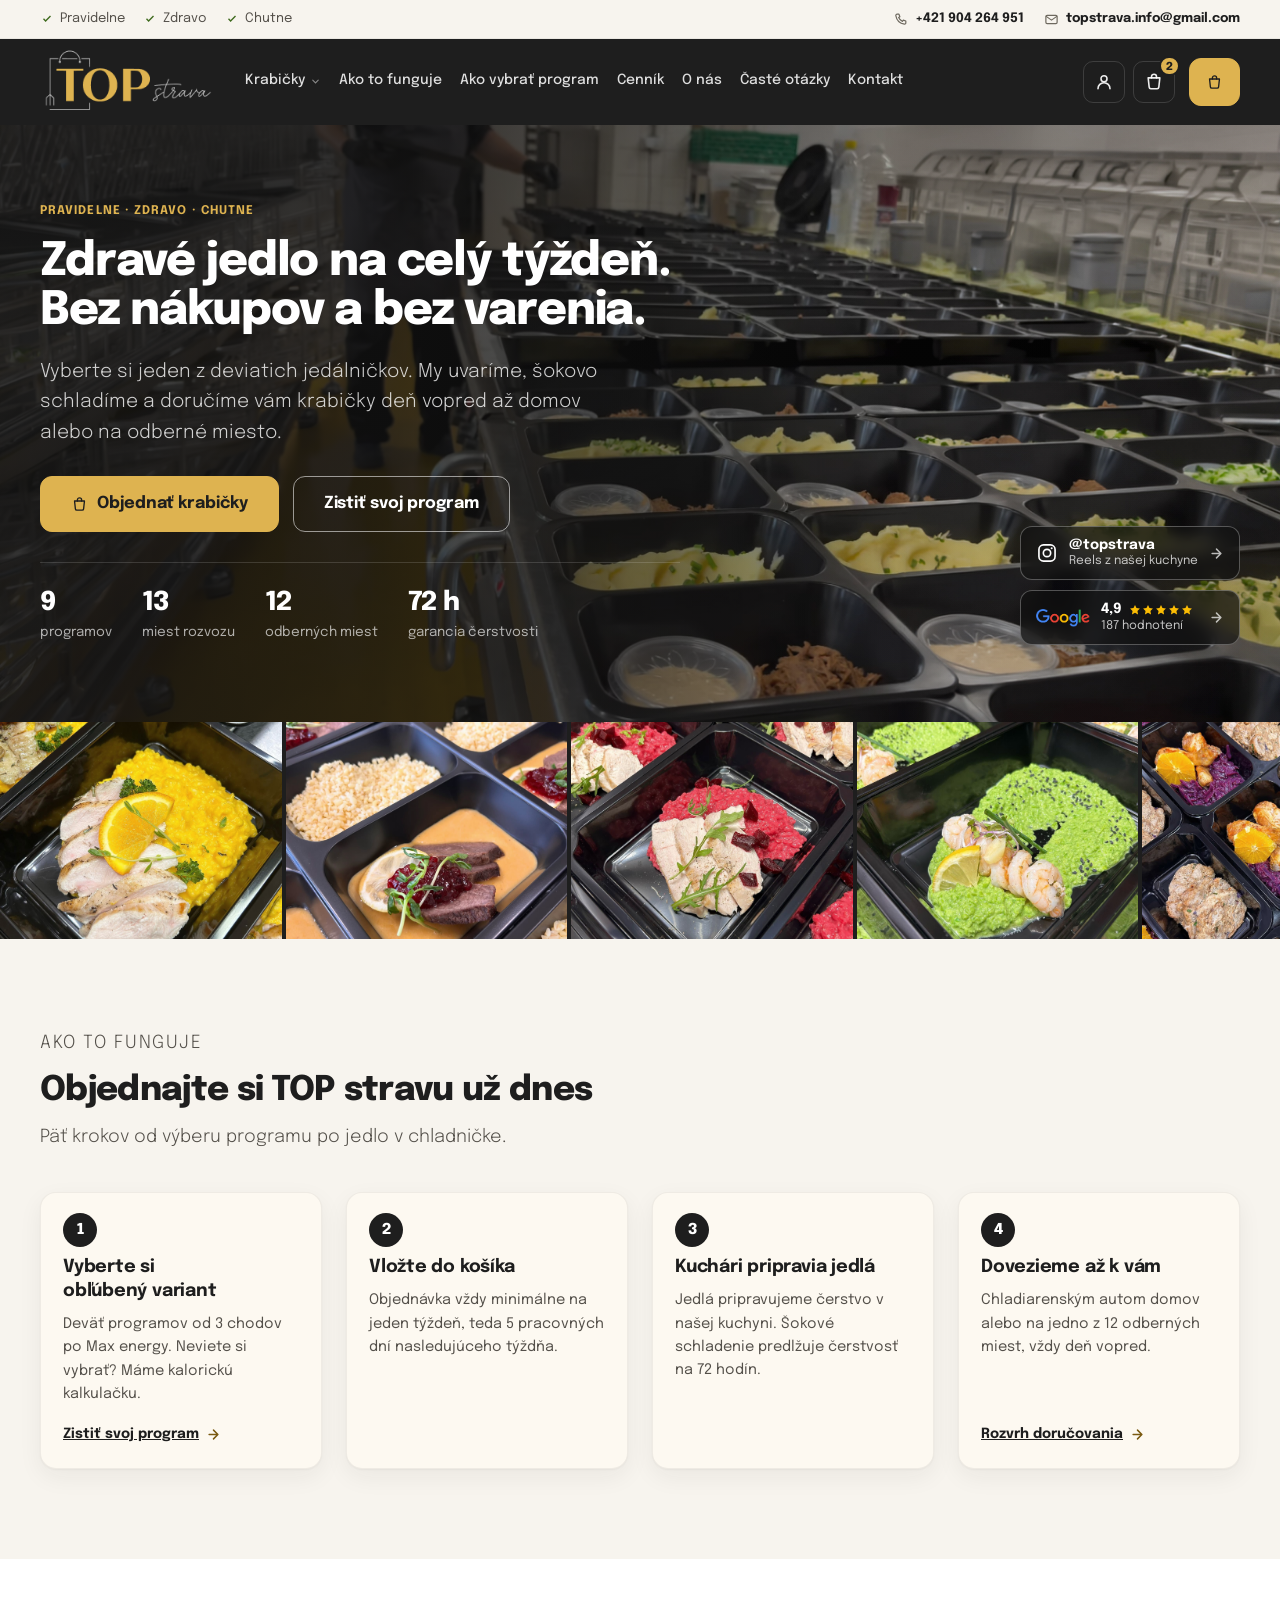
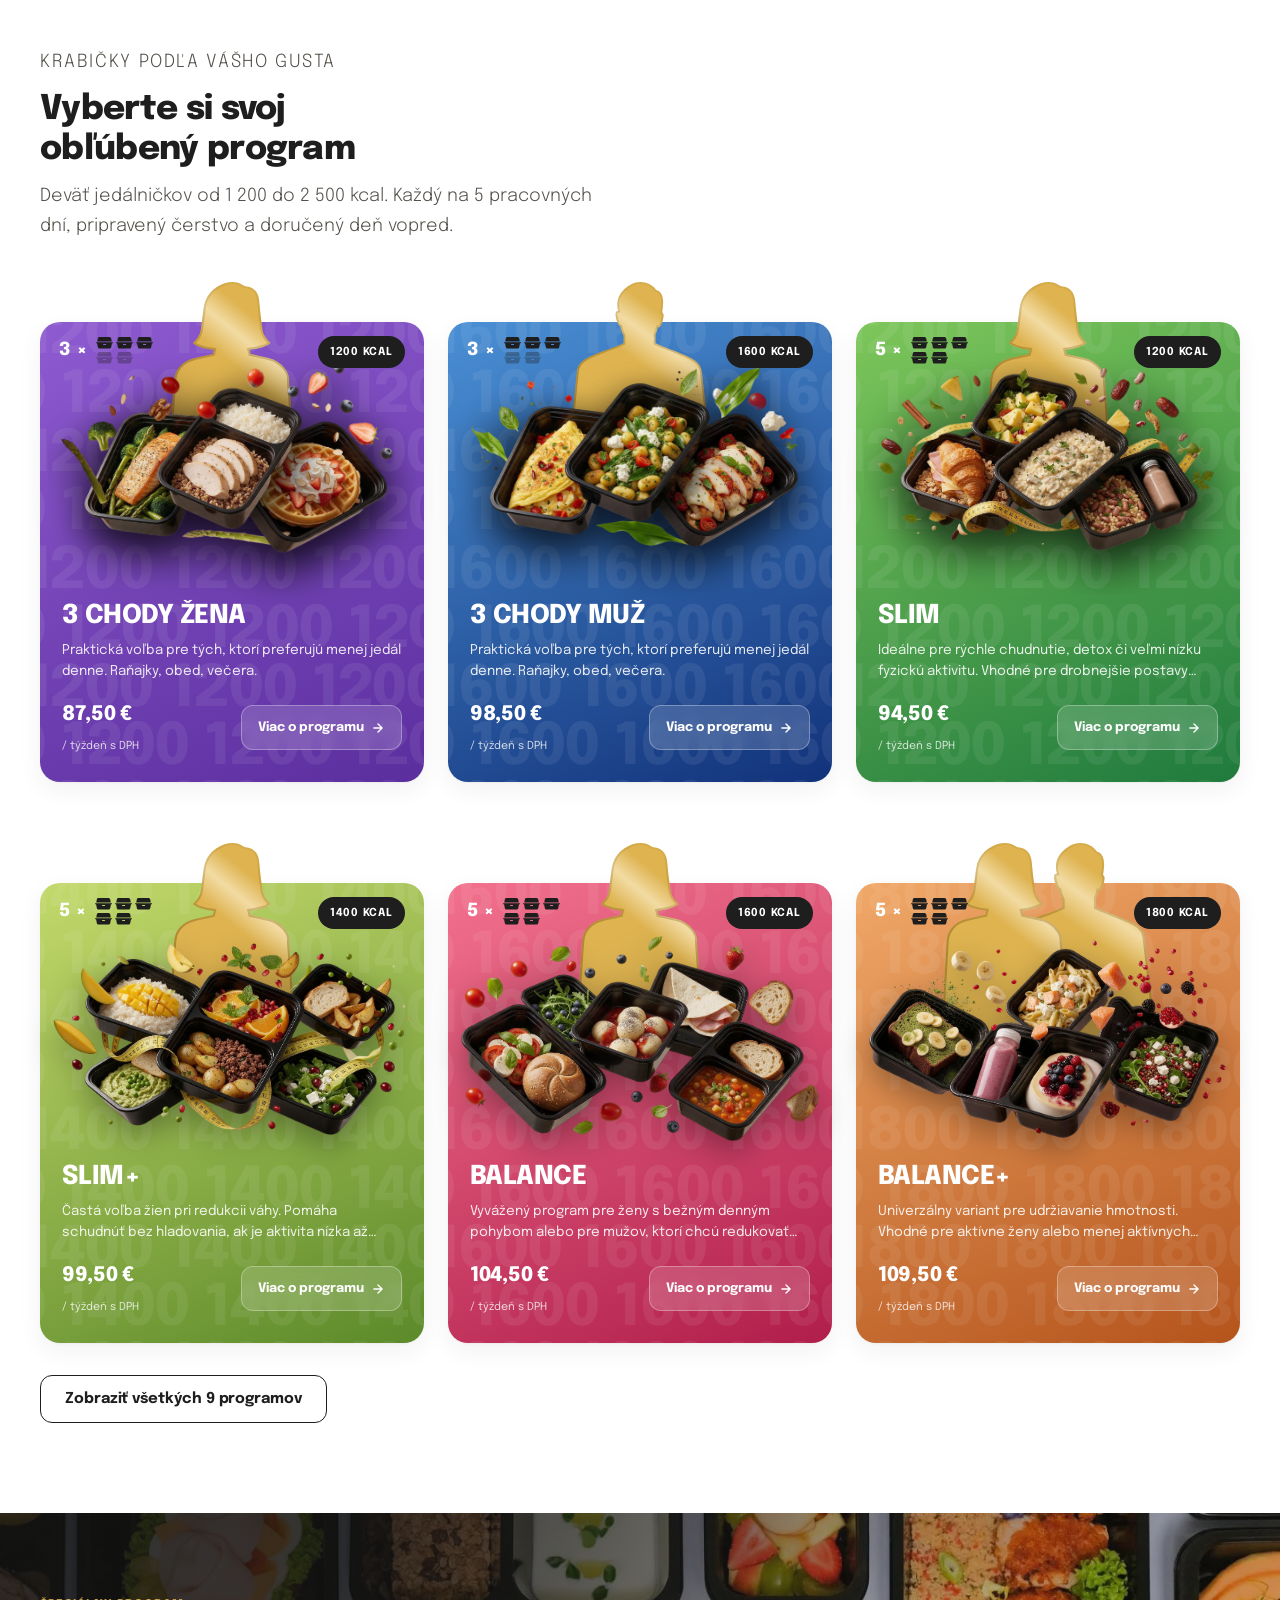
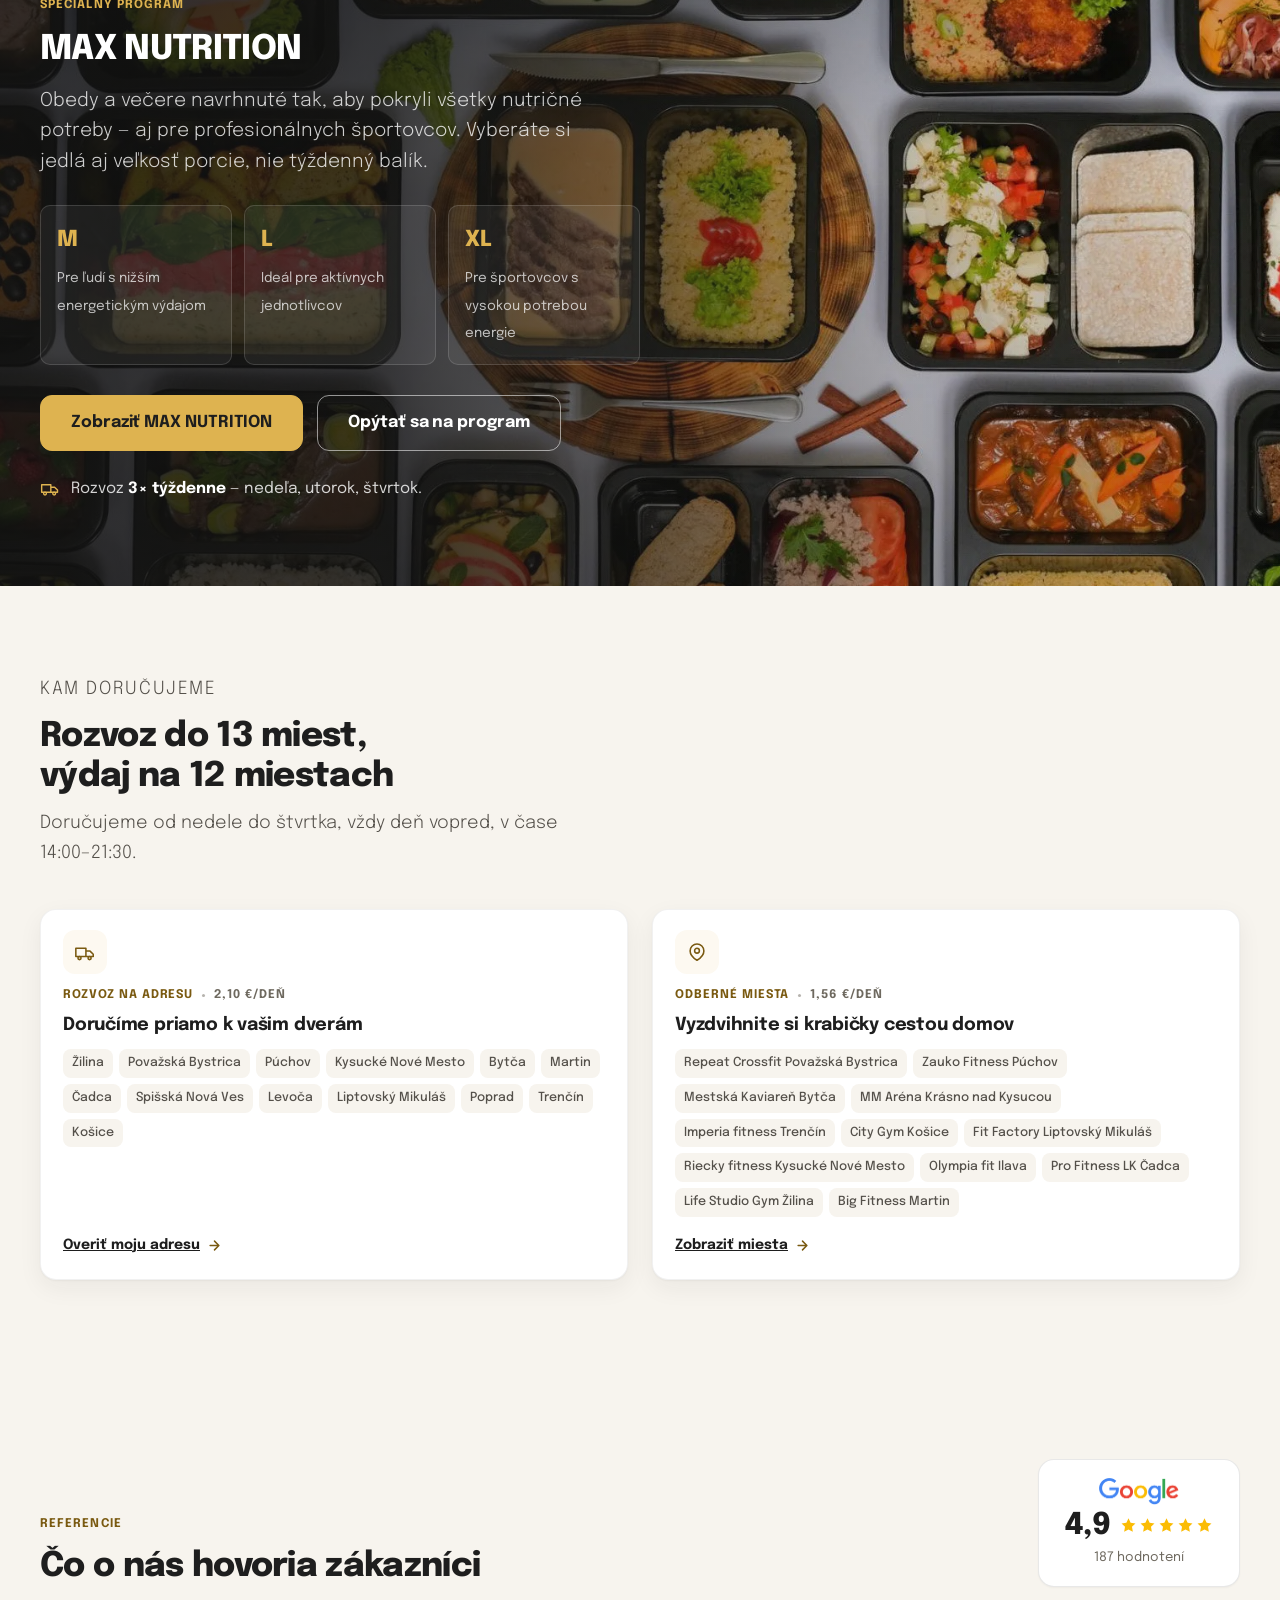
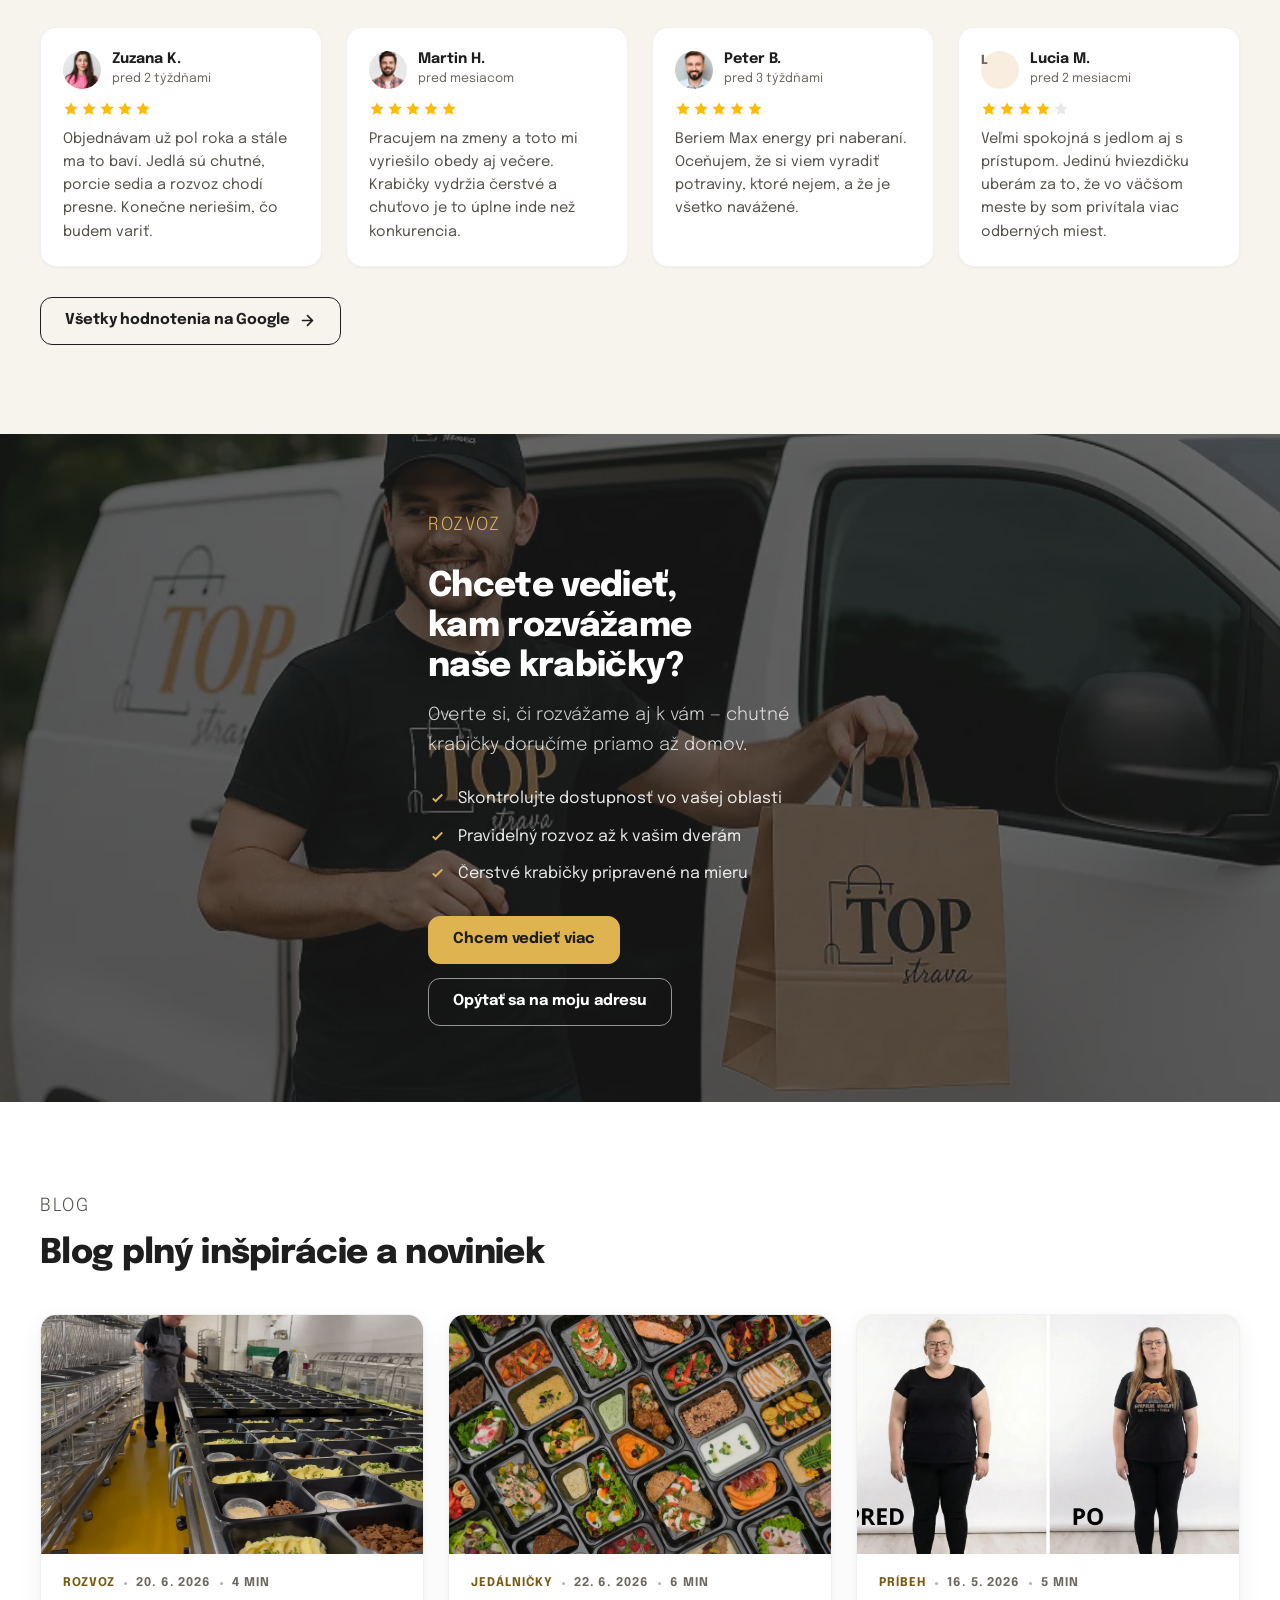
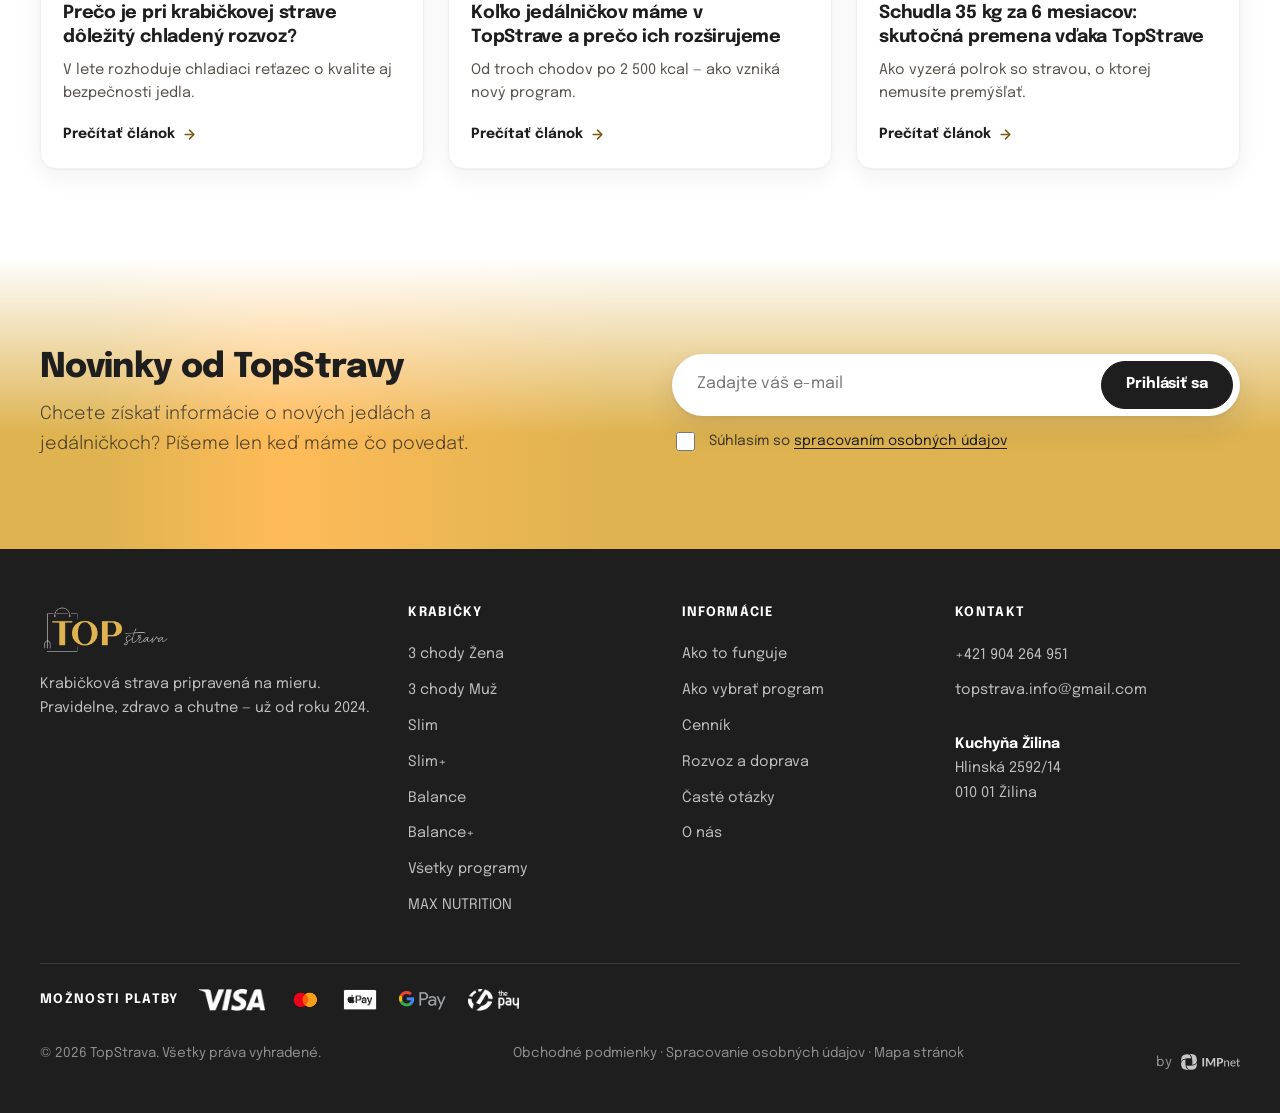
==== commit b6d9c827: "Zlaty lesk: na tlacitkach pri hoveru, na logu automaticky Tlacitka .btn--primary: pri hoveru podklad" ====
--- a/index.html
+++ b/index.html
@@ -7,7 +7,7 @@
 <meta name="description" content="Krabičková strava na mieru. Deväť programov od 1 200 do 2 500 kcal, čerstvo pripravené a doručené deň vopred do 13 miest na Slovensku.">
 <link rel="preload" href="assets/fonts/epilogue-regular.woff2" as="font" type="font/woff2" crossorigin>
 <link rel="preload" href="assets/fonts/epilogue-800.woff2" as="font" type="font/woff2" crossorigin>
-<link rel="stylesheet" href="assets/css/site.css?v=62d9848d">
+<link rel="stylesheet" href="assets/css/site.css?v=41a3dde3">
 
 </head>
 <body>
@@ -625,7 +625,7 @@
     </div>
   </footer>
 
-<script src="assets/js/site.js?v=62d9848d"></script>
+<script src="assets/js/site.js?v=41a3dde3"></script>
 
 </body>
 </html>
--- a/assets/css/site.css
+++ b/assets/css/site.css
@@ -189,9 +189,39 @@
 }
 .btn svg{width:17px;height:17px;flex:none;}
 .btn:active{transform:translateY(1px);}
-/* tier 1 — one per screen */
-.btn--primary{background:var(--gold);border-color:var(--gold);color:var(--ink);}
+/* tier 1 — one per screen.
+
+   Hover lights the gold up: the base darkens to gold-600 and a warm specular
+   spot follows the pointer across the face, so the button reads as polished
+   metal catching a light rather than as a flat colour swap. site.js feeds the
+   pointer position in as --shine-x / --shine-y; with no JS, no pointer, or
+   reduced motion the custom properties keep their 50% defaults and the spot
+   simply fades in centred, which still looks deliberate.
+
+   The glow is a ::after at z-index:-1. Within the button's own stacking
+   context that paints ABOVE the element's background but BELOW its inline
+   content, which is the only way to get a layer between the gold and the
+   label here — the label is a bare text node, so it cannot be lifted with a
+   selector of its own. Hence the explicit z-index:0: without a stacking
+   context the -1 layer would escape and paint behind the button entirely.
+
+   No contrast risk: every step of this only lightens the ground under dark
+   ink text, so #121212 on gold can only improve on its resting 8.6:1. */
+.btn--primary{
+  position:relative;z-index:0;overflow:hidden;
+  background:var(--gold);border-color:var(--gold);color:var(--ink);
+}
+.btn--primary::after{
+  content:"";position:absolute;z-index:-1;inset:0;pointer-events:none;
+  background:radial-gradient(circle 130px at var(--shine-x,50%) var(--shine-y,50%),
+    rgba(255,255,255,.78) 0%,
+    rgba(255,240,205,.40) 34%,
+    rgba(255,255,255,0) 68%);
+  opacity:0;transition:opacity 220ms ease;
+}
 .btn--primary:hover{background:var(--gold-600);border-color:var(--gold-600);}
+.btn--primary:hover::after,
+.btn--primary:focus-visible::after{opacity:1;}
 /* tier 2 */
 .btn--secondary{border-color:var(--ink);color:var(--ink);}
 .btn--secondary:hover{background:var(--ink);color:#fff;}
@@ -280,13 +310,52 @@
   /* containing block for the mega menu, so it stays inside the container */
   position:relative;
 }
-.masthead__logo{flex:none;display:block;}
+.masthead__logo{flex:none;display:block;position:relative;}
 /* The logo artwork is gold + white on a transparent ground — it is drawn FOR
    dark backgrounds. No white plate behind it: on white the gold loses contrast
    and the white parts of the mark vanish completely. */
 .masthead__logo img{
   width:177px;height:auto;
   transition:width var(--dur) ease;
+}
+
+/* A glint crossing the mark every few seconds, the same idea as the gold
+   button but running on its own instead of on hover.
+
+   The band has to be masked by the logo itself. The artwork is mostly
+   transparent, so an unmasked sweep would drag a lit rectangle across the
+   dark bar — the light has to land on the letterforms and nowhere else,
+   which is what mask-image with the same PNG buys. That does hardcode the
+   asset path here; it is the one place in the stylesheet that has to agree
+   with what layout.js puts in the <img>, so the two move together.
+
+   Geometry: the gradient is 3× the box, with the bright band at its middle.
+   background-position 100% parks that band just off the left edge and 0%
+   just off the right, so one sweep is 100% -> 0% and the jump back at the
+   end of the cycle happens while the band is out of sight. */
+.masthead__logo::after{
+  content:"";position:absolute;inset:0;pointer-events:none;
+  background:linear-gradient(100deg,
+    transparent 42%,
+    rgba(255,255,255,.9) 50%,
+    transparent 58%);
+  background-size:300% 100%;background-repeat:no-repeat;
+  -webkit-mask-image:url(../img/logo.png);mask-image:url(../img/logo.png);
+  -webkit-mask-size:contain;mask-size:contain;
+  -webkit-mask-repeat:no-repeat;mask-repeat:no-repeat;
+  -webkit-mask-position:center;mask-position:center;
+  animation:logo-shine 3s ease-in-out infinite;
+}
+@keyframes logo-shine{
+  0%{background-position:100% 0;}
+  /* the sweep itself takes ~0.8s, the rest of the 3s is the pause */
+  27%{background-position:0 0;}
+  100%{background-position:0 0;}
+}
+/* An endless loop in the corner of every page is exactly what this setting
+   is meant to stop. */
+@media(prefers-reduced-motion:reduce){
+  .masthead__logo::after{display:none;}
 }
 .nav{margin-right:auto;}
 /* 18, not 26: the 50%-larger logo takes 59px more of a bar whose container
